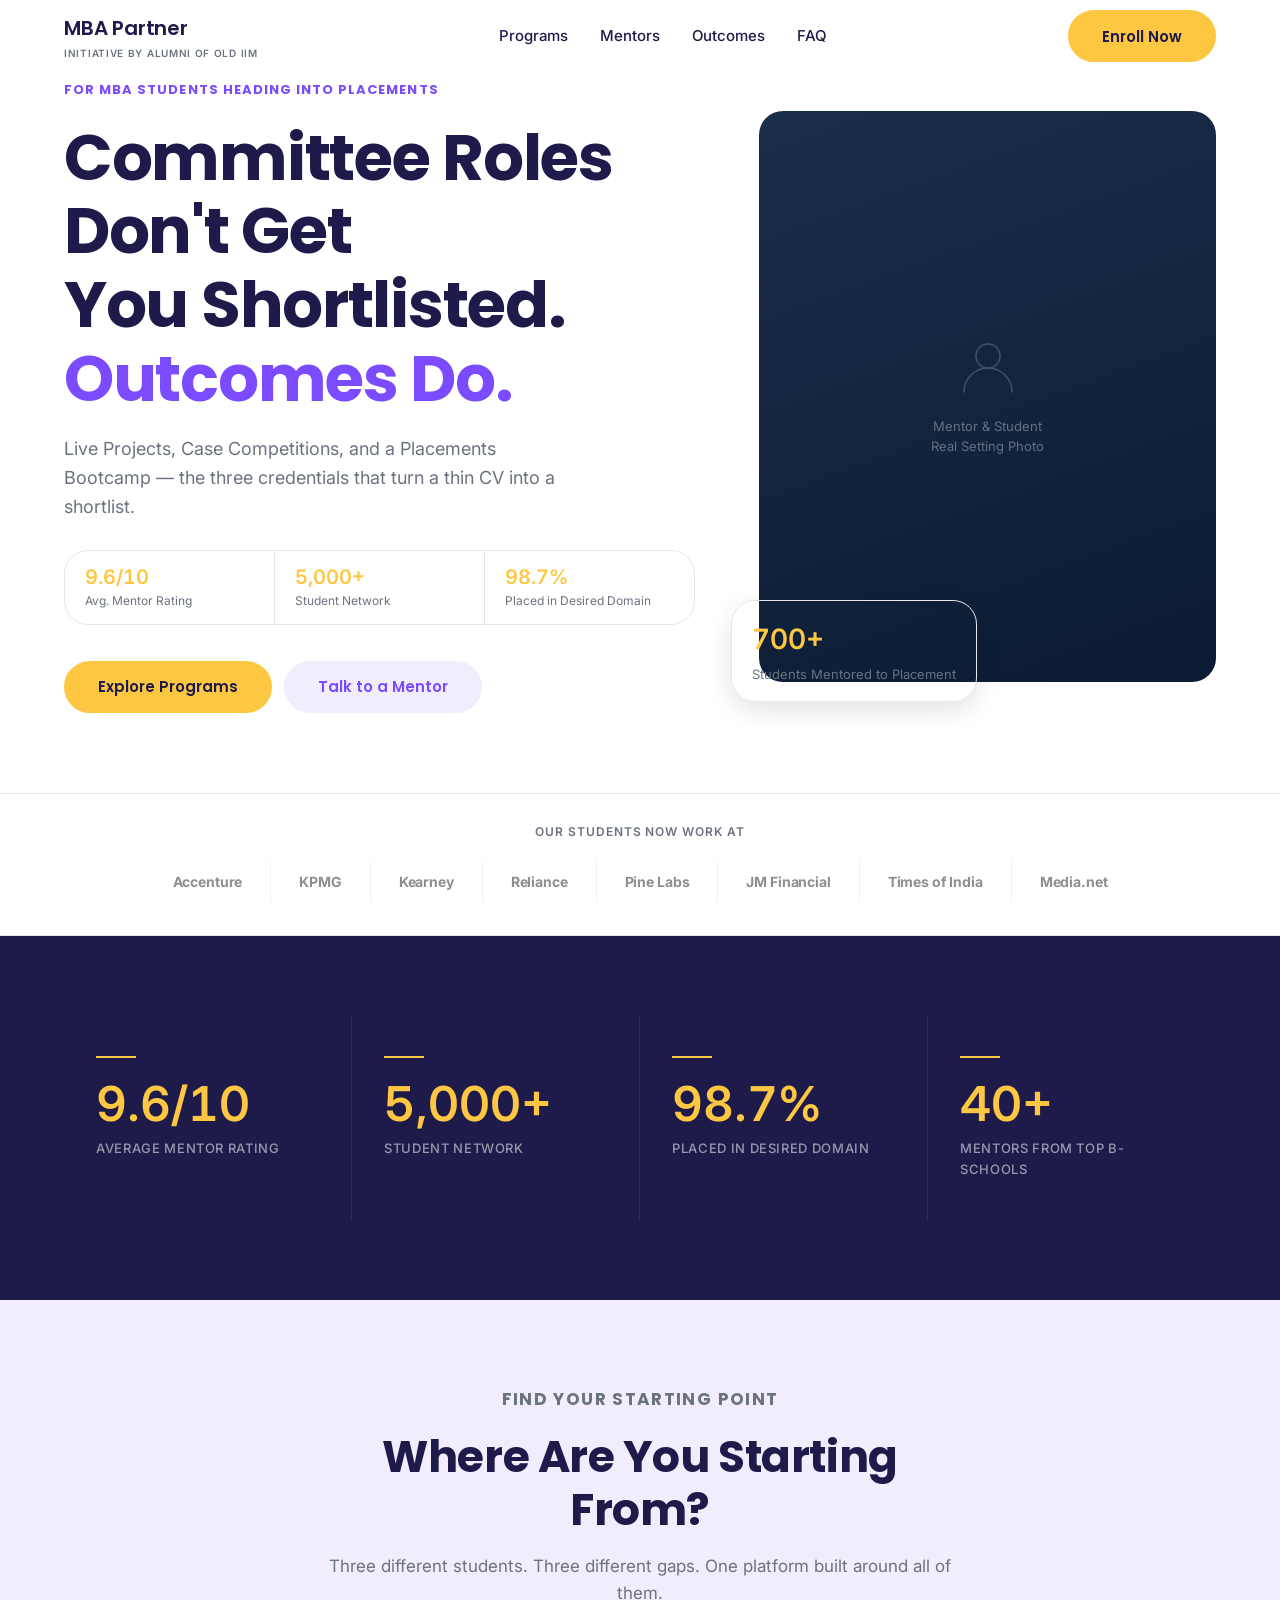
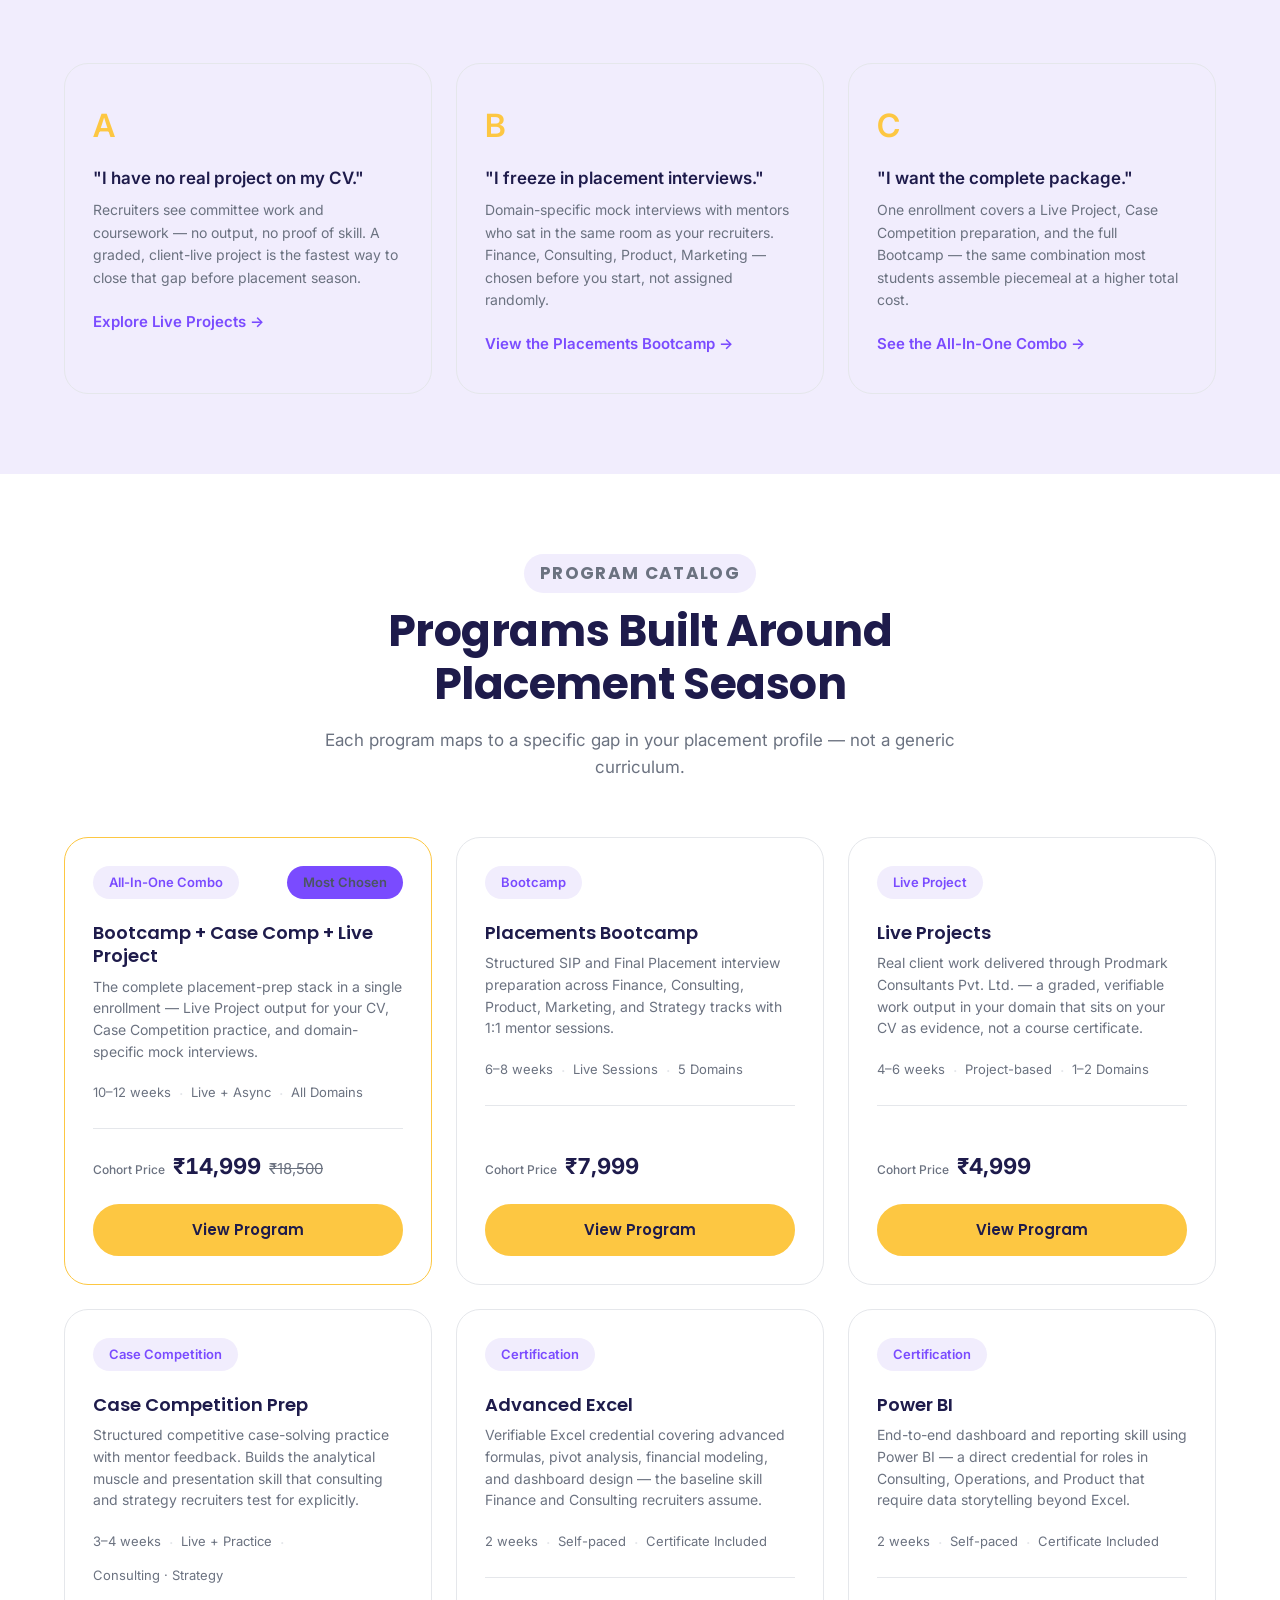
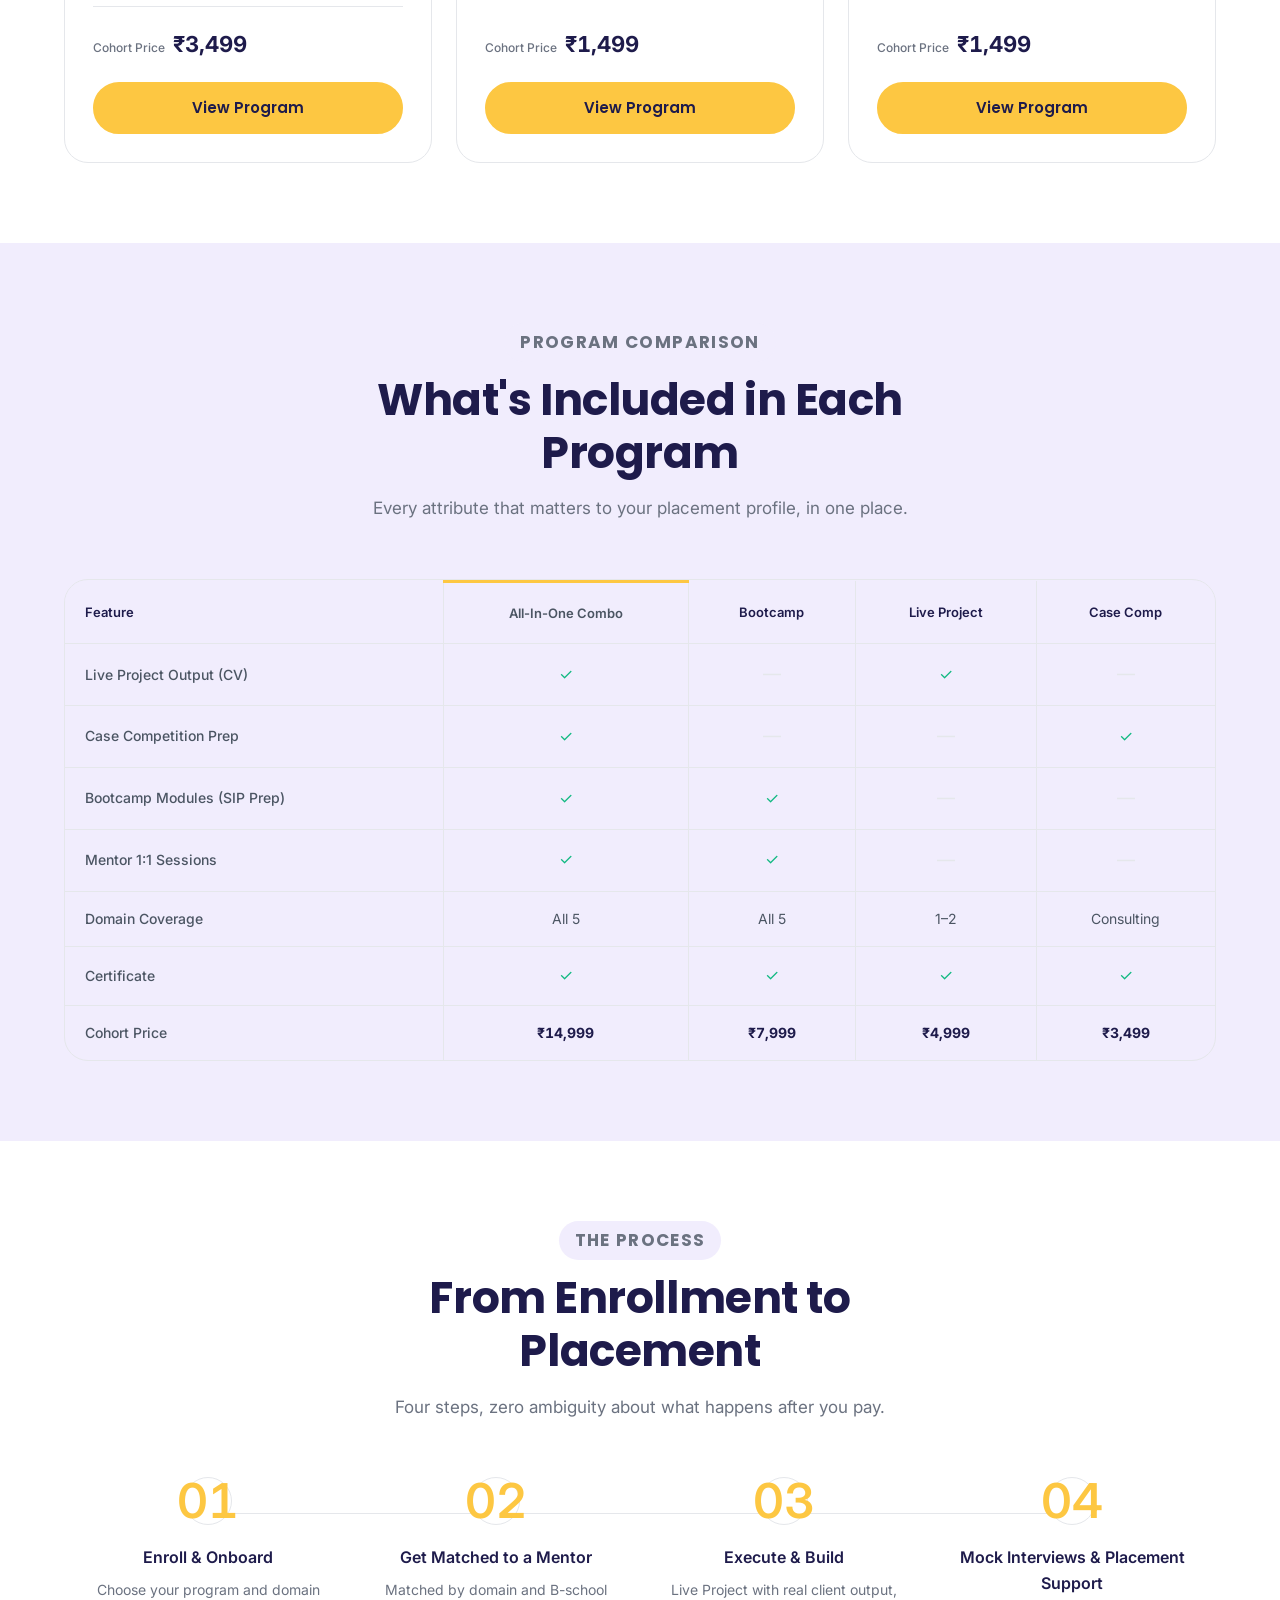
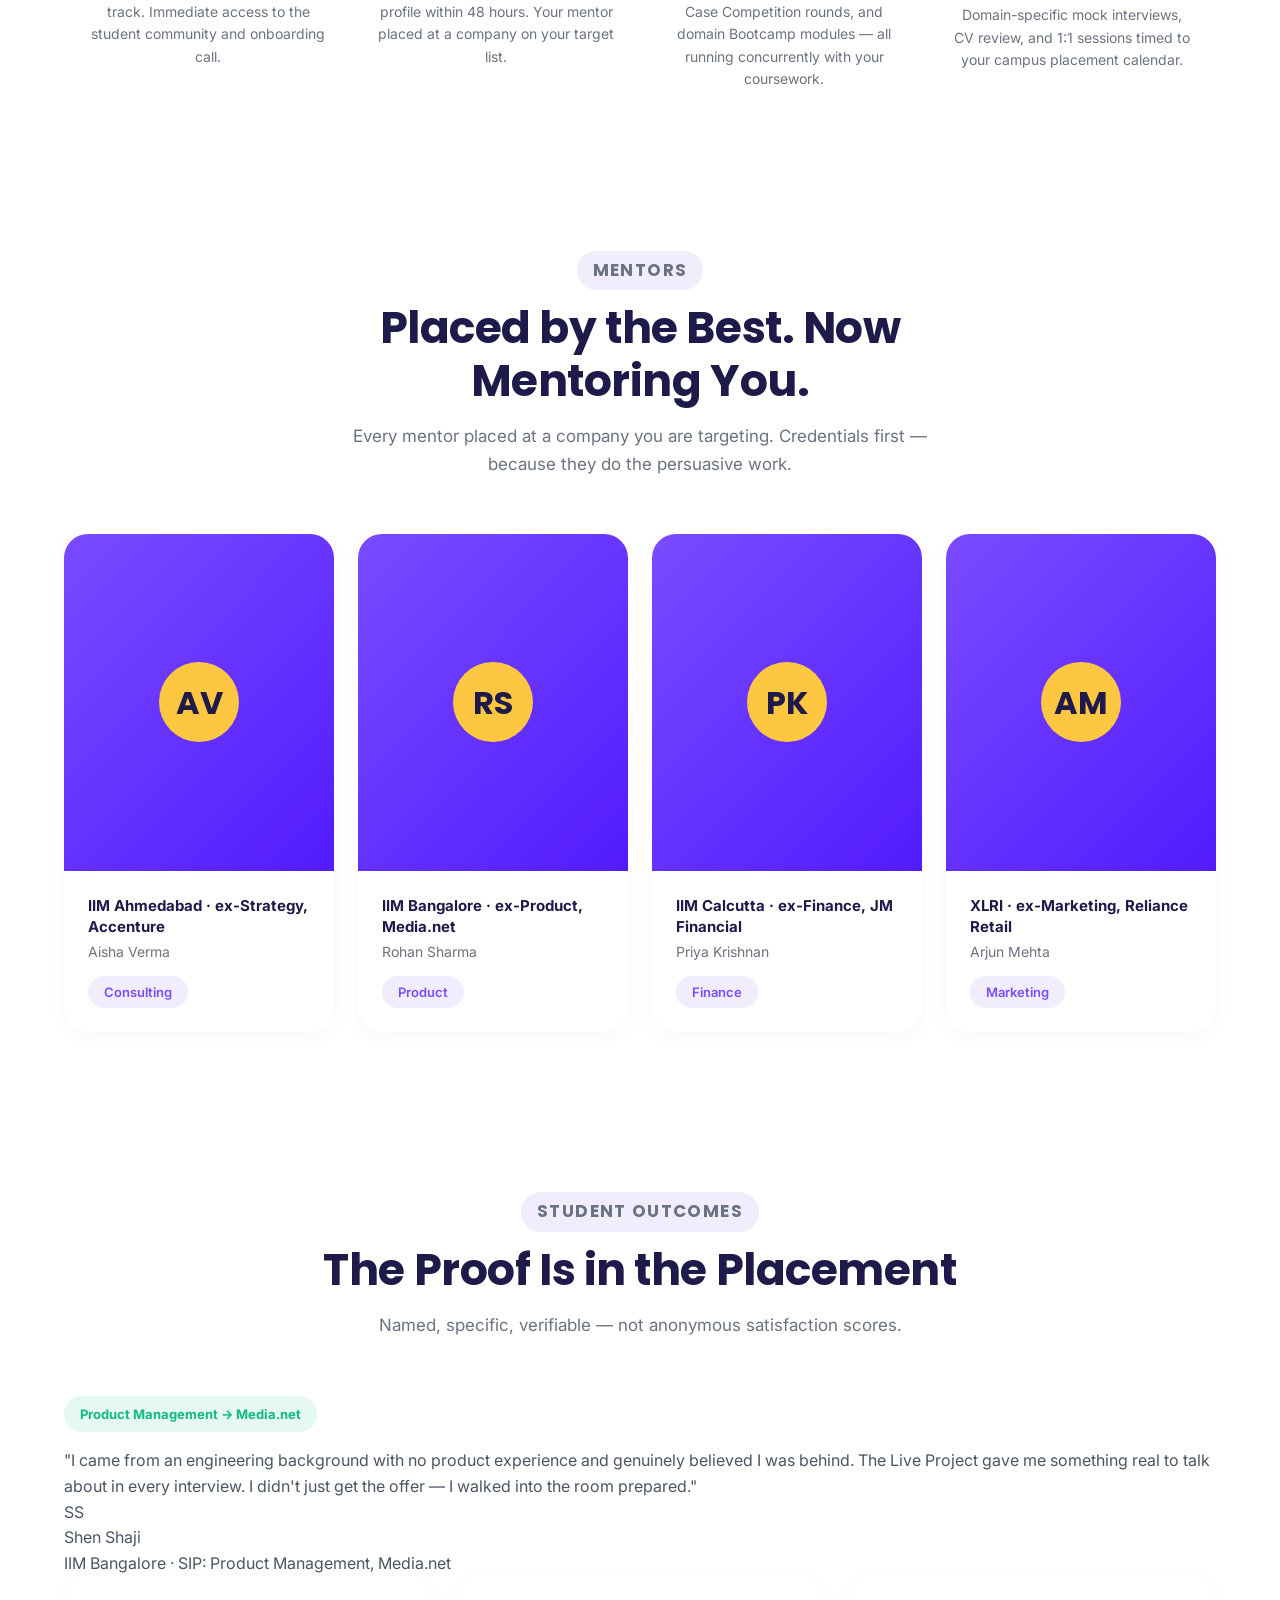
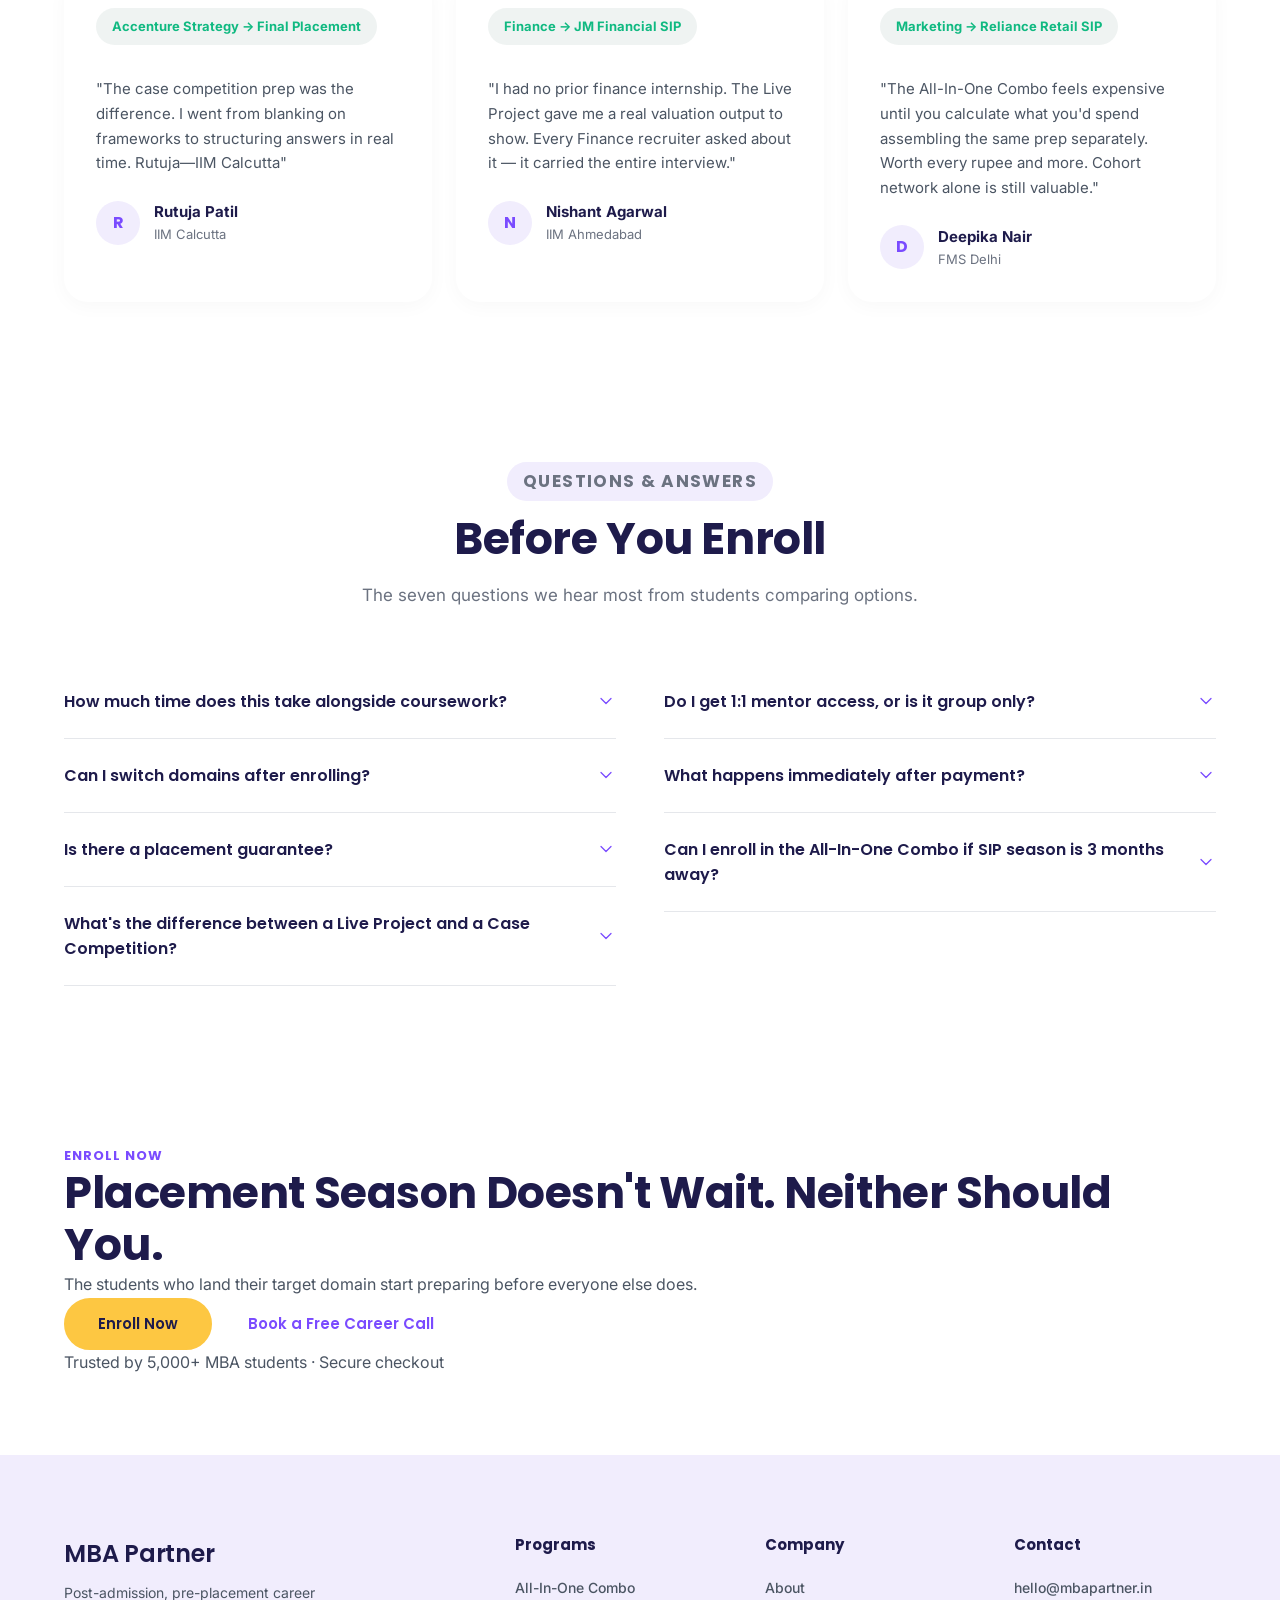
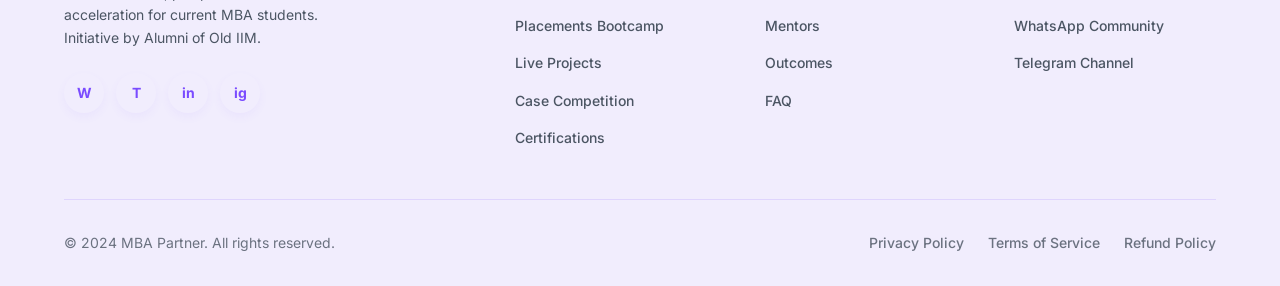
==== index.html @ 5450a9f6 "Initial commit: MBA Partner website redesign" ====
<!DOCTYPE html>
<html lang="en">
<head>
  <meta charset="UTF-8" />
  <meta name="viewport" content="width=device-width, initial-scale=1.0" />
  <title>MBA Partner — Programs for MBA Placements</title>
  <meta name="description" content="MBA Partner helps current MBA students land Summer Internship Placements and Final Placements through Live Projects, Case Competitions, and a Placements Bootcamp. Founded by alumni of top IIMs." />
  <link rel="preconnect" href="https://fonts.googleapis.com" />
  <link rel="preconnect" href="https://fonts.gstatic.com" crossorigin />
  <link href="https://fonts.googleapis.com/css2?family=Poppins:wght@400;500;600;700;800&family=Inter:wght@400;500;600;700&display=swap" rel="stylesheet" />
  <link rel="stylesheet" href="shared.css" />

  <style>
    /* 01 — STICKY NAV
    ════════════════════════════════════════════════════════════════ */
    #nav {
      position: fixed;
      top: 0; left: 0; right: 0;
      z-index: 100;
      background: transparent;
      transition: background 200ms ease, box-shadow 200ms ease;
    }
    #nav.scrolled {
      background: var(--white);
      box-shadow: 0 1px 0 var(--hairline), 0 4px 16px rgba(11,27,51,0.06);
    }
    .nav-inner {
      display: flex;
      align-items: center;
      justify-content: space-between;
      height: 72px;
      gap: 24px;
    }
    .nav-brand { display: flex; flex-direction: column; gap: 1px; }
    .nav-wordmark {
      
      font-size: 20px;
      font-weight: 600;
      color: var(--navy);
      letter-spacing: -0.01em;
    }
    .nav-tagline {
      font-size: 10px;
      font-weight: 600;
      letter-spacing: 0.07em;
      text-transform: uppercase;
      color: var(--slate);
    }
    .nav-links {
      display: flex;
      align-items: center;
      gap: 32px;
    }
    .nav-links a {
      font-size: 15px;
      font-weight: 500;
      color: var(--navy);
      transition: color var(--transition);
    }
    .nav-links a:hover { color: var(--yellow); }
    .nav-mobile-toggle {
      display: none;
      flex-direction: column;
      gap: 5px;
      width: 28px;
      padding: 6px 2px;
      cursor: pointer;
    }
    .nav-mobile-toggle span {
      display: block;
      height: 2px;
      background: var(--navy);
      border-radius: 2px;
      transition: transform 200ms ease, opacity 200ms ease;
    }

    /* ════════════════════════════════════════════════════════════════
       02 — HERO
    ════════════════════════════════════════════════════════════════ */
    .hero-section { background: var(--bg-main); }
    .hero-grid {
      display: grid;
      grid-template-columns: 58fr 42fr;
      gap: 64px;
      align-items: center;
    }
    .hero-eyebrow { margin-bottom: 20px; }
    .hero-h1 { margin-bottom: 20px; color: var(--navy); }
    .hero-sub {
      font-size: 18px;
      color: var(--slate);
      line-height: 1.6;
      margin-bottom: 28px;
      max-width: 520px;
    }
    .hero-stat-strip {
      display: flex;
      align-items: center;
      gap: 0;
      flex-wrap: wrap;
      margin-bottom: 36px;
      border: 1px solid var(--hairline);
      border-radius: var(--radius-card);
      background: var(--white);
      overflow: hidden;
    }
    .hero-stat-item {
      flex: 1;
      padding: 14px 20px;
      border-right: 1px solid var(--hairline);
      min-width: 120px;
    }
    .hero-stat-item:last-child { border-right: none; }
    .hero-stat-num {
      
      font-size: 20px;
      font-weight: 600;
      color: var(--yellow);
      font-variant-numeric: tabular-nums;
      line-height: 1.2;
    }
    .hero-stat-label { font-size: 12px; color: var(--slate); margin-top: 2px; }
    .hero-ctas { display: flex; gap: 12px; flex-wrap: wrap; }

    .hero-visual { position: relative; }
    .hero-img-wrap {
      border-radius: var(--radius-card);
      overflow: hidden;
      background: var(--bg-panel);
      aspect-ratio: 4/5;
      display: flex;
      align-items: center;
      justify-content: center;
    }
    .hero-img-placeholder {
      width: 100%;
      height: 100%;
      background: linear-gradient(160deg, #1a2d4a 0%, #0B1B33 100%);
      display: flex;
      flex-direction: column;
      align-items: center;
      justify-content: center;
      gap: 16px;
      padding: 32px;
    }
    .hero-img-placeholder svg { opacity: 0.2; }
    .hero-img-placeholder p { color: rgba(255,255,255,0.35); font-size: 13px; text-align: center; }

    .hero-proof-card {
      position: absolute;
      bottom: -20px;
      left: -28px;
      background: var(--white);
      border: 1px solid var(--hairline);
      border-radius: var(--radius-card);
      padding: 16px 20px;
      box-shadow: 0 8px 24px rgba(11,27,51,0.12);
      min-width: 200px;
    }
    .hero-proof-num {
      
      font-size: 28px;
      font-weight: 600;
      color: var(--yellow);
      font-variant-numeric: tabular-nums;
    }
    .hero-proof-label { font-size: 13px; color: var(--slate); margin-top: 2px; }

    /* ════════════════════════════════════════════════════════════════
       03 — RECRUITER TRUST BAR
    ════════════════════════════════════════════════════════════════ */
    .trust-bar {
      background: var(--navy-tint);
      border-top: 1px solid var(--hairline);
      border-bottom: 1px solid var(--hairline);
      padding: 28px 0;
    }
    .trust-bar-label {
      text-align: center;
      font-size: 12px;
      font-weight: 600;
      letter-spacing: 0.08em;
      text-transform: uppercase;
      color: var(--slate);
      margin-bottom: 20px;
    }
    .logo-strip {
      display: flex;
      align-items: center;
      justify-content: center;
      gap: 0;
      flex-wrap: nowrap;
      overflow-x: auto;
      scroll-snap-type: x mandatory;
      -webkit-overflow-scrolling: touch;
      padding-bottom: 4px;
    }
    .logo-strip::-webkit-scrollbar { display: none; }
    .logo-item {
      flex: 0 0 auto;
      scroll-snap-align: start;
      padding: 8px 28px;
      border-right: 1px solid var(--hairline);
      filter: grayscale(1);
      opacity: 0.5;
      transition: filter 200ms ease, opacity 200ms ease;
      cursor: default;
    }
    .logo-item:last-child { border-right: none; }
    .logo-item:hover { filter: grayscale(0); opacity: 1; }
    .logo-text {
      font-size: 14px;
      font-weight: 700;
      color: var(--navy);
      white-space: nowrap;
      letter-spacing: -0.01em;
    }

    /* ════════════════════════════════════════════════════════════════
       04 — OUTCOME METRICS BAND (dark)
    ════════════════════════════════════════════════════════════════ */
    .metrics-band {
      background: var(--navy);
      padding: 80px 0;
    }
    .metrics-grid {
      display: grid;
      grid-template-columns: repeat(4, 1fr);
      gap: 0;
    }
    .metric-tile {
      padding: 40px 32px;
      border-right: 1px solid rgba(255,255,255,0.08);
      position: relative;
    }
    .metric-tile:last-child { border-right: none; }
    .metric-tile::before {
      content: '';
      display: block;
      width: 40px;
      height: 2px;
      background: var(--yellow);
      margin-bottom: 20px;
    }
    .metric-num {
      
      font-size: clamp(32px, 4vw, 48px);
      font-weight: 600;
      color: var(--yellow);
      font-variant-numeric: tabular-nums;
      line-height: 1.1;
      margin-bottom: 8px;
    }
    .metric-label {
      font-size: 13px;
      font-weight: 500;
      letter-spacing: 0.05em;
      text-transform: uppercase;
      color: rgba(255,255,255,0.55);
    }

    /* ════════════════════════════════════════════════════════════════
       05 — GUIDED PATH FINDER
    ════════════════════════════════════════════════════════════════ */
    .path-finder-section { background: var(--bg-panel); }
    .section-header { text-align: center; max-width: 640px; margin: 0 auto 56px; }
    .section-header .eyebrow { margin-bottom: 12px; }
    .section-header h2 { margin-bottom: 16px; color: var(--navy); }
    .section-header p { color: var(--slate); font-size: 17px; }

    .path-grid {
      display: grid;
      grid-template-columns: repeat(3, 1fr);
      gap: 24px;
    }
    .path-card {
      background: var(--white);
      border: 1px solid var(--hairline);
      border-radius: var(--radius-card);
      padding: 36px 28px;
      transition: transform var(--transition), box-shadow var(--transition);
    }
    .path-card:hover { transform: translateY(-2px); box-shadow: var(--shadow-hover); }
    .path-letter {
      
      font-size: 32px;
      font-weight: 600;
      color: var(--yellow);
      margin-bottom: 16px;
    }
    .path-diagnosis {
      font-size: 17px;
      font-weight: 600;
      color: var(--navy);
      margin-bottom: 10px;
      line-height: 1.3;
    }
    .path-benefit { font-size: 14px; color: var(--slate); line-height: 1.6; margin-bottom: 20px; }

    /* ════════════════════════════════════════════════════════════════
       06 — FEATURED PROGRAMS GRID
    ════════════════════════════════════════════════════════════════ */
    .programs-section { background: var(--bg-main); }
    .programs-grid {
      display: grid;
      grid-template-columns: repeat(3, 1fr);
      gap: 24px;
    }
    .program-card {
      background: var(--white);
      border: 1px solid var(--hairline);
      border-radius: var(--radius-card);
      padding: 28px;
      display: flex;
      flex-direction: column;
      transition: transform var(--transition), box-shadow var(--transition);
    }
    .program-card:hover { transform: translateY(-2px); box-shadow: var(--shadow-hover); }
    .program-card.flagship { border-color: var(--yellow); }
    .program-card-top {
      display: flex;
      align-items: flex-start;
      justify-content: space-between;
      gap: 8px;
      margin-bottom: 16px;
    }
    .program-name {
      font-size: 18px;
      font-weight: 600;
      color: var(--navy);
      line-height: 1.3;
      margin-top: 6px;
      margin-bottom: 8px;
    }
    .program-outcome { font-size: 14px; color: var(--slate); line-height: 1.55; margin-bottom: 20px; }
    .program-meta {
      display: flex;
      flex-wrap: wrap;
      gap: 8px;
      margin-bottom: 20px;
      padding-bottom: 20px;
      border-bottom: 1px solid var(--hairline);
    }
    .meta-item { font-size: 13px; color: var(--slate); }
    .meta-dot { color: var(--hairline); }
    .program-price-row {
      display: flex;
      align-items: baseline;
      gap: 8px;
      margin-bottom: 20px;
      margin-top: auto;
    }
    .price-label { font-size: 12px; color: var(--slate); font-weight: 500; }
    .price-value {
      font-size: 22px;
      font-weight: 700;
      color: var(--navy);
      font-variant-numeric: tabular-nums;
    }
    .price-original { font-size: 15px; color: var(--slate); text-decoration: line-through; }
    .program-card .btn { width: 100%; }

    /* ════════════════════════════════════════════════════════════════
       07 — COMPARISON TABLE
    ════════════════════════════════════════════════════════════════ */
    .comparison-section { background: var(--bg-panel); overflow: hidden; }
    .table-scroll-wrap {
      overflow-x: auto;
      -webkit-overflow-scrolling: touch;
      border: 1px solid var(--hairline);
      border-radius: var(--radius-card);
      background: var(--white);
    }
    .table-scroll-wrap::-webkit-scrollbar { height: 6px; }
    .table-scroll-wrap::-webkit-scrollbar-track { background: var(--bg-panel); }
    .table-scroll-wrap::-webkit-scrollbar-thumb { background: var(--hairline); border-radius: 3px; }

    .comparison-table {
      width: 100%;
      min-width: 700px;
      border-collapse: collapse;
    }
    .comparison-table th,
    .comparison-table td {
      padding: 16px 20px;
      text-align: center;
      border-bottom: 1px solid var(--hairline);
      border-right: 1px solid var(--hairline);
      font-size: 14px;
    }
    .comparison-table th:last-child,
    .comparison-table td:last-child { border-right: none; }
    .comparison-table tbody tr:last-child td { border-bottom: none; }

    .comparison-table thead th {
      font-size: 13px;
      font-weight: 600;
      color: var(--navy);
      background: var(--bg-panel);
      text-align: center;
      padding-top: 20px;
      padding-bottom: 20px;
    }
    .comparison-table thead th:first-child { text-align: left; background: var(--bg-panel); }
    .comparison-table .col-feature {
      text-align: left;
      font-weight: 500;
      color: var(--navy-body);
      background: var(--white);
    }
    .comparison-table .col-flagship th {
      border-top: 3px solid var(--yellow);
      color: var(--gold-hover);
    }
    .check { color: var(--success); font-size: 16px; }
    .dash { color: var(--hairline); font-size: 18px; }
    .price-cell { font-weight: 700; color: var(--navy); font-variant-numeric: tabular-nums; }

    /* ════════════════════════════════════════════════════════════════
       08 — HOW IT WORKS
    ════════════════════════════════════════════════════════════════ */
    .how-section { background: var(--bg-main); }
    .steps-container { position: relative; }
    .steps-track {
      display: grid;
      grid-template-columns: repeat(4, 1fr);
      gap: 0;
      position: relative;
    }
    .steps-track::before {
      content: '';
      position: absolute;
      top: 36px;
      left: calc(12.5% + 8px);
      right: calc(12.5% + 8px);
      height: 1px;
      background: var(--hairline);
      z-index: 0;
    }
    .step {
      padding: 0 24px;
      text-align: center;
      position: relative;
      z-index: 1;
    }
    .step-num {
      
      font-size: 48px;
      font-weight: 600;
      color: var(--yellow);
      font-variant-numeric: tabular-nums;
      line-height: 1;
      margin-bottom: 20px;
      position: relative;
      display: inline-block;
    }
    .step-num::after {
      content: '';
      display: block;
      width: 48px;
      height: 48px;
      border-radius: 50%;
      background: var(--bg-main);
      border: 1px solid var(--hairline);
      position: absolute;
      top: 50%;
      left: 50%;
      transform: translate(-50%, -50%);
      z-index: -1;
    }
    .step-title { font-size: 16px; font-weight: 600; color: var(--navy); margin-bottom: 8px; }
    .step-desc { font-size: 14px; color: var(--slate); line-height: 1.6; }

    </style>
</head>

<body>

  <!-- ══════════════════════════════════════════
       01 — STICKY NAV
  ══════════════════════════════════════════ -->
  <header id="nav" role="banner">
    <div class="container">
      <nav class="nav-inner" aria-label="Main navigation">
        <a href="#" class="nav-brand" aria-label="MBA Partner home">
          <span class="nav-wordmark">MBA Partner</span>
          <span class="nav-tagline">Initiative by Alumni of Old IIM</span>
        </a>
        <ul class="nav-links" id="nav-links" role="list">
          <li><a href="#programs" aria-label="View programs">Programs</a></li>
          <li><a href="#mentors" aria-label="Meet our mentors">Mentors</a></li>
          <li><a href="#testimonials" aria-label="Student outcomes">Outcomes</a></li>
          <li><a href="#faq" aria-label="Frequently asked questions">FAQ</a></li>
        </ul>
        <button class="btn btn-primary" id="nav-enroll" onclick="openModal('All Programs')" aria-haspopup="dialog">Enroll Now</button>
        <button class="nav-mobile-toggle" id="mobile-toggle" aria-label="Open navigation menu" aria-expanded="false" aria-controls="nav-links">
          <span></span><span></span><span></span>
        </button>
      </nav>
    </div>
  </header>

  <!-- ══════════════════════════════════════════
       02 — HERO
  ══════════════════════════════════════════ -->
  <main>
  <section class="hero-section" aria-labelledby="hero-h1">
    <div class="container">
      <div class="hero-grid">

        <div class="hero-copy">
          <p class="eyebrow hero-eyebrow">For MBA Students Heading Into Placements</p>
          <h1 class="hero-h1" id="hero-h1">Committee Roles Don't Get You&nbsp;Shortlisted. <span class="text-purple">Outcomes Do.</span></h1>
          <p class="hero-sub">
            Live Projects, Case Competitions, and a Placements Bootcamp — the three
            credentials that turn a thin CV into a shortlist.
          </p>

          <div class="hero-stat-strip" role="group" aria-label="Key statistics">
            <div class="hero-stat-item">
              <div class="hero-stat-num">9.6/10</div>
              <div class="hero-stat-label">Avg. Mentor Rating</div>
            </div>
            <div class="hero-stat-item">
              <div class="hero-stat-num">5,000+</div>
              <div class="hero-stat-label">Student Network</div>
            </div>
            <div class="hero-stat-item">
              <div class="hero-stat-num">98.7%</div>
              <div class="hero-stat-label">Placed in Desired Domain</div>
            </div>
          </div>

          <div class="hero-ctas">
            <a href="#programs" class="btn btn-primary">Explore Programs</a>
            <button class="btn btn-secondary" onclick="openModal('Mentor Session')" aria-haspopup="dialog">Talk to a Mentor</button>
          </div>
        </div>

        <div class="hero-visual" aria-hidden="true">
          <div class="hero-img-wrap">
            <div class="hero-img-placeholder">
              <svg width="64" height="64" viewBox="0 0 64 64" fill="none" xmlns="http://www.w3.org/2000/svg">
                <circle cx="32" cy="20" r="12" stroke="white" stroke-width="1.5"/>
                <path d="M8 56c0-13.255 10.745-24 24-24s24 10.745 24 24" stroke="white" stroke-width="1.5" stroke-linecap="round"/>
              </svg>
              <p>Mentor &amp; Student<br/>Real Setting Photo</p>
            </div>
          </div>
          <div class="hero-proof-card">
            <div class="hero-proof-num">700+</div>
            <div class="hero-proof-label">Students Mentored to&nbsp;Placement</div>
          </div>
        </div>

      </div>
    </div>
  </section>

  <!-- ══════════════════════════════════════════
       03 — RECRUITER TRUST BAR
  ══════════════════════════════════════════ -->
  <div class="trust-bar" aria-label="Recruiters our students work at">
    <div class="container">
      <p class="trust-bar-label">Our Students Now Work At</p>
      <div class="logo-strip" role="list">
        <div class="logo-item" role="listitem"><span class="logo-text">Accenture</span></div>
        <div class="logo-item" role="listitem"><span class="logo-text">KPMG</span></div>
        <div class="logo-item" role="listitem"><span class="logo-text">Kearney</span></div>
        <div class="logo-item" role="listitem"><span class="logo-text">Reliance</span></div>
        <div class="logo-item" role="listitem"><span class="logo-text">Pine&nbsp;Labs</span></div>
        <div class="logo-item" role="listitem"><span class="logo-text">JM&nbsp;Financial</span></div>
        <div class="logo-item" role="listitem"><span class="logo-text">Times&nbsp;of&nbsp;India</span></div>
        <div class="logo-item" role="listitem"><span class="logo-text">Media.net</span></div>
      </div>
    </div>
  </div>

  <!-- ══════════════════════════════════════════
       04 — OUTCOME METRICS BAND
  ══════════════════════════════════════════ -->
  <section class="metrics-band" aria-label="Placement outcome statistics">
    <div class="container">
      <div class="metrics-grid" role="group">
        <div class="metric-tile">
          <div class="metric-num" data-target="9.6" data-suffix="/10" aria-label="9.6 out of 10">9.6<span style="font-size:60%">/10</span></div>
          <div class="metric-label">Average Mentor Rating</div>
        </div>
        <div class="metric-tile">
          <div class="metric-num" data-target="5000" data-suffix="+" aria-label="5,000 plus">5,000+</div>
          <div class="metric-label">Student Network</div>
        </div>
        <div class="metric-tile">
          <div class="metric-num" data-target="98.7" data-suffix="%" aria-label="98.7 percent">98.7%</div>
          <div class="metric-label">Placed in Desired Domain</div>
        </div>
        <div class="metric-tile">
          <div class="metric-num" data-target="40" data-suffix="+" aria-label="40 plus">40+</div>
          <div class="metric-label">Mentors From Top B-Schools</div>
        </div>
      </div>
    </div>
  </section>

  <!-- ══════════════════════════════════════════
       05 — GUIDED PATH FINDER
  ══════════════════════════════════════════ -->
  <section class="path-finder-section" aria-labelledby="path-heading">
    <div class="container">
      <div class="section-header">
        <p class="eyebrow">Find Your Starting Point</p>
        <h2 id="path-heading">Where Are You Starting From?</h2>
        <p>Three different students. Three different gaps. One platform built around all of them.</p>
      </div>
      <div class="path-grid">
        <article class="path-card">
          <div class="path-letter">A</div>
          <div class="path-diagnosis">"I have no real project on my CV."</div>
          <p class="path-benefit">Recruiters see committee work and coursework — no output, no proof of skill. A graded, client-live project is the fastest way to close that gap before placement season.</p>
          <a href="offering-live-project.html" class="text-link">Explore Live Projects →</a>
        </article>
        <article class="path-card">
          <div class="path-letter">B</div>
          <div class="path-diagnosis">"I freeze in placement interviews."</div>
          <p class="path-benefit">Domain-specific mock interviews with mentors who sat in the same room as your recruiters. Finance, Consulting, Product, Marketing — chosen before you start, not assigned randomly.</p>
          <a href="offering-bootcamp.html" class="text-link">View the Placements Bootcamp →</a>
        </article>
        <article class="path-card">
          <div class="path-letter">C</div>
          <div class="path-diagnosis">"I want the complete package."</div>
          <p class="path-benefit">One enrollment covers a Live Project, Case Competition preparation, and the full Bootcamp — the same combination most students assemble piecemeal at a higher total cost.</p>
          <a href="offering-all-in-one.html" class="text-link">See the All-In-One Combo →</a>
        </article>
      </div>
    </div>
  </section>

  <!-- ══════════════════════════════════════════
       06 — FEATURED PROGRAMS GRID
  ══════════════════════════════════════════ -->
  <section class="programs-section" id="programs" aria-labelledby="programs-heading">
    <div class="container">
      <div class="section-header">
        <p class="eyebrow">Program Catalog</p>
        <h2 id="programs-heading">Programs Built Around Placement Season</h2>
        <p>Each program maps to a specific gap in your placement profile — not a generic curriculum.</p>
      </div>
      <div class="programs-grid">

        <!-- Flagship: All-In-One Combo -->
        <article class="program-card flagship" aria-label="All-In-One Combo, Most Chosen program">
          <div class="program-card-top">
            <span class="tag-category">All-In-One Combo</span>
            <span class="tag-most-chosen">Most Chosen</span>
          </div>
          <h3 class="program-name">Bootcamp + Case Comp + Live Project</h3>
          <p class="program-outcome">The complete placement-prep stack in a single enrollment — Live Project output for your CV, Case Competition practice, and domain-specific mock interviews.</p>
          <div class="program-meta">
            <span class="meta-item">10–12 weeks</span>
            <span class="meta-dot">·</span>
            <span class="meta-item">Live + Async</span>
            <span class="meta-dot">·</span>
            <span class="meta-item">All Domains</span>
          </div>
          <div class="program-price-row">
            <span class="price-label">Cohort Price</span>
            <span class="price-value">₹14,999</span>
            <span class="price-original">₹18,500</span>
          </div>
          <a href="offering-all-in-one.html" class="btn btn-primary">View Program</a>
        </article>

        <!-- Placements Bootcamp -->
        <article class="program-card" aria-label="Placements Bootcamp program">
          <div class="program-card-top">
            <span class="tag-category">Bootcamp</span>
          </div>
          <h3 class="program-name">Placements Bootcamp</h3>
          <p class="program-outcome">Structured SIP and Final Placement interview preparation across Finance, Consulting, Product, Marketing, and Strategy tracks with 1:1 mentor sessions.</p>
          <div class="program-meta">
            <span class="meta-item">6–8 weeks</span>
            <span class="meta-dot">·</span>
            <span class="meta-item">Live Sessions</span>
            <span class="meta-dot">·</span>
            <span class="meta-item">5 Domains</span>
          </div>
          <div class="program-price-row">
            <span class="price-label">Cohort Price</span>
            <span class="price-value">₹7,999</span>
          </div>
          <a href="offering-bootcamp.html" class="btn btn-primary">View Program</a>
        </article>

        <!-- Live Project -->
        <article class="program-card" aria-label="Live Projects program">
          <div class="program-card-top">
            <span class="tag-category">Live Project</span>
          </div>
          <h3 class="program-name">Live Projects</h3>
          <p class="program-outcome">Real client work delivered through Prodmark Consultants Pvt. Ltd. — a graded, verifiable work output in your domain that sits on your CV as evidence, not a course certificate.</p>
          <div class="program-meta">
            <span class="meta-item">4–6 weeks</span>
            <span class="meta-dot">·</span>
            <span class="meta-item">Project-based</span>
            <span class="meta-dot">·</span>
            <span class="meta-item">1–2 Domains</span>
          </div>
          <div class="program-price-row">
            <span class="price-label">Cohort Price</span>
            <span class="price-value">₹4,999</span>
          </div>
          <a href="offering-live-project.html" class="btn btn-primary">View Program</a>
        </article>

        <!-- Case Competition -->
        <article class="program-card" aria-label="Case Competition program">
          <div class="program-card-top">
            <span class="tag-category">Case Competition</span>
          </div>
          <h3 class="program-name">Case Competition Prep</h3>
          <p class="program-outcome">Structured competitive case-solving practice with mentor feedback. Builds the analytical muscle and presentation skill that consulting and strategy recruiters test for explicitly.</p>
          <div class="program-meta">
            <span class="meta-item">3–4 weeks</span>
            <span class="meta-dot">·</span>
            <span class="meta-item">Live + Practice</span>
            <span class="meta-dot">·</span>
            <span class="meta-item">Consulting · Strategy</span>
          </div>
          <div class="program-price-row">
            <span class="price-label">Cohort Price</span>
            <span class="price-value">₹3,499</span>
          </div>
          <a href="offering-case-comp.html" class="btn btn-primary">View Program</a>
        </article>

        <!-- Advanced Excel -->
        <article class="program-card" aria-label="Advanced Excel Certification program">
          <div class="program-card-top">
            <span class="tag-category">Certification</span>
          </div>
          <h3 class="program-name">Advanced Excel</h3>
          <p class="program-outcome">Verifiable Excel credential covering advanced formulas, pivot analysis, financial modeling, and dashboard design — the baseline skill Finance and Consulting recruiters assume.</p>
          <div class="program-meta">
            <span class="meta-item">2 weeks</span>
            <span class="meta-dot">·</span>
            <span class="meta-item">Self-paced</span>
            <span class="meta-dot">·</span>
            <span class="meta-item">Certificate Included</span>
          </div>
          <div class="program-price-row">
            <span class="price-label">Cohort Price</span>
            <span class="price-value">₹1,499</span>
          </div>
          <a href="offering-certifications.html" class="btn btn-primary">View Program</a>
        </article>

        <!-- Power BI -->
        <article class="program-card" aria-label="Power BI Certification program">
          <div class="program-card-top">
            <span class="tag-category">Certification</span>
          </div>
          <h3 class="program-name">Power BI</h3>
          <p class="program-outcome">End-to-end dashboard and reporting skill using Power BI — a direct credential for roles in Consulting, Operations, and Product that require data storytelling beyond Excel.</p>
          <div class="program-meta">
            <span class="meta-item">2 weeks</span>
            <span class="meta-dot">·</span>
            <span class="meta-item">Self-paced</span>
            <span class="meta-dot">·</span>
            <span class="meta-item">Certificate Included</span>
          </div>
          <div class="program-price-row">
            <span class="price-label">Cohort Price</span>
            <span class="price-value">₹1,499</span>
          </div>
          <a href="offering-certifications.html" class="btn btn-primary">View Program</a>
        </article>

      </div>
    </div>
  </section>

  <!-- ══════════════════════════════════════════
       07 — COMPARISON TABLE
  ══════════════════════════════════════════ -->
  <section class="comparison-section" aria-labelledby="comparison-heading">
    <div class="container">
      <div class="section-header">
        <p class="eyebrow">Program Comparison</p>
        <h2 id="comparison-heading">What's Included in Each Program</h2>
        <p>Every attribute that matters to your placement profile, in one place.</p>
      </div>
      <div class="table-scroll-wrap" role="region" aria-label="Program comparison table, scroll horizontally on mobile">
        <table class="comparison-table">
          <caption class="sr-only">Comparison of MBA Partner programs by features included</caption>
          <thead>
            <tr>
              <th scope="col" style="text-align:left">Feature</th>
              <th scope="col" class="col-flagship" style="border-top:3px solid var(--yellow);color:var(--gold-hover)">All-In-One Combo</th>
              <th scope="col">Bootcamp</th>
              <th scope="col">Live Project</th>
              <th scope="col">Case Comp</th>
            </tr>
          </thead>
          <tbody>
            <tr>
              <td class="col-feature" scope="row">Live Project Output (CV)</td>
              <td><span class="check" aria-label="Included">✓</span></td>
              <td><span class="dash" aria-label="Not included">—</span></td>
              <td><span class="check" aria-label="Included">✓</span></td>
              <td><span class="dash" aria-label="Not included">—</span></td>
            </tr>
            <tr>
              <td class="col-feature" scope="row">Case Competition Prep</td>
              <td><span class="check" aria-label="Included">✓</span></td>
              <td><span class="dash" aria-label="Not included">—</span></td>
              <td><span class="dash" aria-label="Not included">—</span></td>
              <td><span class="check" aria-label="Included">✓</span></td>
            </tr>
            <tr>
              <td class="col-feature" scope="row">Bootcamp Modules (SIP Prep)</td>
              <td><span class="check" aria-label="Included">✓</span></td>
              <td><span class="check" aria-label="Included">✓</span></td>
              <td><span class="dash" aria-label="Not included">—</span></td>
              <td><span class="dash" aria-label="Not included">—</span></td>
            </tr>
            <tr>
              <td class="col-feature" scope="row">Mentor 1:1 Sessions</td>
              <td><span class="check" aria-label="Included">✓</span></td>
              <td><span class="check" aria-label="Included">✓</span></td>
              <td><span class="dash" aria-label="Not included">—</span></td>
              <td><span class="dash" aria-label="Not included">—</span></td>
            </tr>
            <tr>
              <td class="col-feature" scope="row">Domain Coverage</td>
              <td>All 5</td>
              <td>All 5</td>
              <td>1–2</td>
              <td>Consulting</td>
            </tr>
            <tr>
              <td class="col-feature" scope="row">Certificate</td>
              <td><span class="check" aria-label="Included">✓</span></td>
              <td><span class="check" aria-label="Included">✓</span></td>
              <td><span class="check" aria-label="Included">✓</span></td>
              <td><span class="check" aria-label="Included">✓</span></td>
            </tr>
            <tr>
              <td class="col-feature" scope="row">Cohort Price</td>
              <td class="price-cell">₹14,999</td>
              <td class="price-cell">₹7,999</td>
              <td class="price-cell">₹4,999</td>
              <td class="price-cell">₹3,499</td>
            </tr>
          </tbody>
        </table>
      </div>
    </div>
  </section>

  <!-- Screen-reader only utility -->
  <style>.sr-only{position:absolute;width:1px;height:1px;padding:0;margin:-1px;overflow:hidden;clip:rect(0,0,0,0);white-space:nowrap;border-width:0}</style>

  <!-- ══════════════════════════════════════════
       08 — HOW IT WORKS
  ══════════════════════════════════════════ -->
  <section class="how-section" aria-labelledby="how-heading">
    <div class="container">
      <div class="section-header">
        <p class="eyebrow">The Process</p>
        <h2 id="how-heading">From Enrollment to Placement</h2>
        <p>Four steps, zero ambiguity about what happens after you pay.</p>
      </div>
      <div class="steps-container">
        <div class="steps-track" role="list">
          <div class="step" role="listitem">
            <div class="step-num" aria-hidden="true">01</div>
            <div>
              <div class="step-title">Enroll &amp; Onboard</div>
              <p class="step-desc">Choose your program and domain track. Immediate access to the student community and onboarding call.</p>
            </div>
          </div>
          <div class="step" role="listitem">
            <div class="step-num" aria-hidden="true">02</div>
            <div>
              <div class="step-title">Get Matched to a Mentor</div>
              <p class="step-desc">Matched by domain and B-school profile within 48 hours. Your mentor placed at a company on your target list.</p>
            </div>
          </div>
          <div class="step" role="listitem">
            <div class="step-num" aria-hidden="true">03</div>
            <div>
              <div class="step-title">Execute &amp; Build</div>
              <p class="step-desc">Live Project with real client output, Case Competition rounds, and domain Bootcamp modules — all running concurrently with your coursework.</p>
            </div>
          </div>
          <div class="step" role="listitem">
            <div class="step-num" aria-hidden="true">04</div>
            <div>
              <div class="step-title">Mock Interviews &amp; Placement Support</div>
              <p class="step-desc">Domain-specific mock interviews, CV review, and 1:1 sessions timed to your campus placement calendar.</p>
            </div>
          </div>
        </div>
      </div>
    </div>
  </section>

  <!-- ══════════════════════════════════════════
       09 — MENTOR CREDIBILITY WALL
  ══════════════════════════════════════════ -->
  <section class="mentors-section" id="mentors" aria-labelledby="mentors-heading">
    <div class="container">
      <div class="section-header">
        <p class="eyebrow">Mentors</p>
        <h2 id="mentors-heading">Placed by the Best. Now Mentoring You.</h2>
        <p>Every mentor placed at a company you are targeting. Credentials first — because they do the persuasive work.</p>
      </div>
      <div class="mentors-grid">

        <article class="mentor-card">
          <div class="mentor-photo">
            <div class="mentor-photo-placeholder" aria-hidden="true">
              <div class="mentor-avatar">AV</div>
            </div>
          </div>
          <div class="mentor-info">
            <div class="mentor-credential">IIM Ahmedabad · ex-Strategy, Accenture</div>
            <div class="mentor-name">Aisha Verma</div>
            <span class="tag-domain">Consulting</span>
          </div>
        </article>

        <article class="mentor-card">
          <div class="mentor-photo">
            <div class="mentor-photo-placeholder" aria-hidden="true">
              <div class="mentor-avatar">RS</div>
            </div>
          </div>
          <div class="mentor-info">
            <div class="mentor-credential">IIM Bangalore · ex-Product, Media.net</div>
            <div class="mentor-name">Rohan Sharma</div>
            <span class="tag-domain">Product</span>
          </div>
        </article>

        <article class="mentor-card">
          <div class="mentor-photo">
            <div class="mentor-photo-placeholder" aria-hidden="true">
              <div class="mentor-avatar">PK</div>
            </div>
          </div>
          <div class="mentor-info">
            <div class="mentor-credential">IIM Calcutta · ex-Finance, JM Financial</div>
            <div class="mentor-name">Priya Krishnan</div>
            <span class="tag-domain">Finance</span>
          </div>
        </article>

        <article class="mentor-card">
          <div class="mentor-photo">
            <div class="mentor-photo-placeholder" aria-hidden="true">
              <div class="mentor-avatar">AM</div>
            </div>
          </div>
          <div class="mentor-info">
            <div class="mentor-credential">XLRI · ex-Marketing, Reliance Retail</div>
            <div class="mentor-name">Arjun Mehta</div>
            <span class="tag-domain">Marketing</span>
          </div>
        </article>

      </div>
    </div>
  </section>

  <!-- ══════════════════════════════════════════
       10 — STUDENT OUTCOME STORIES
  ══════════════════════════════════════════ -->
  <section class="testimonials-section" id="testimonials" aria-labelledby="testimonials-heading">
    <div class="container">
      <div class="section-header">
        <p class="eyebrow">Student Outcomes</p>
        <h2 id="testimonials-heading">The Proof Is in the Placement</h2>
        <p>Named, specific, verifiable — not anonymous satisfaction scores.</p>
      </div>

      <div class="featured-quote-wrap" aria-label="Featured student outcome">
        <div class="outcome-badge">
          <span class="outcome-badge-text">Product Management → Media.net</span>
        </div>
        <div class="quote-rule" aria-hidden="true"></div>
        <blockquote>
          <p class="quote-text">"I came from an engineering background with no product experience and genuinely believed I was behind. The Live Project gave me something real to talk about in every interview. I didn't just get the offer — I walked into the room prepared."</p>
        </blockquote>
        <div class="quote-attribution">
          <div class="quote-avatar" aria-hidden="true">SS</div>
          <div>
            <div class="quote-author-name">Shen Shaji</div>
            <div class="quote-author-institution">IIM Bangalore · SIP: Product Management, Media.net</div>
          </div>
        </div>
      </div>

      <div class="testimonials-grid">

        <article class="testimonial-card">
          <div class="outcome-badge" style="background:rgba(30,92,74,0.07);border-color:rgba(30,92,74,0.2)">
            <span class="outcome-badge-text" style="color:var(--success)">Accenture Strategy → Final Placement</span>
          </div>
          <blockquote>
            <p class="testimonial-quote">"The case competition prep was the difference. I went from blanking on frameworks to structuring answers in real time. Rutuja—IIM Calcutta"</p>
          </blockquote>
          <div class="testimonial-author">
            <div class="testimonial-avatar" aria-hidden="true">R</div>
            <div>
              <div class="testimonial-name">Rutuja Patil</div>
              <div class="testimonial-institution">IIM Calcutta</div>
            </div>
          </div>
        </article>

        <article class="testimonial-card">
          <div class="outcome-badge" style="background:rgba(30,92,74,0.07);border-color:rgba(30,92,74,0.2)">
            <span class="outcome-badge-text" style="color:var(--success)">Finance → JM Financial SIP</span>
          </div>
          <blockquote>
            <p class="testimonial-quote">"I had no prior finance internship. The Live Project gave me a real valuation output to show. Every Finance recruiter asked about it — it carried the entire interview."</p>
          </blockquote>
          <div class="testimonial-author">
            <div class="testimonial-avatar" aria-hidden="true">N</div>
            <div>
              <div class="testimonial-name">Nishant Agarwal</div>
              <div class="testimonial-institution">IIM Ahmedabad</div>
            </div>
          </div>
        </article>

        <article class="testimonial-card">
          <div class="outcome-badge" style="background:rgba(30,92,74,0.07);border-color:rgba(30,92,74,0.2)">
            <span class="outcome-badge-text" style="color:var(--success)">Marketing → Reliance Retail SIP</span>
          </div>
          <blockquote>
            <p class="testimonial-quote">"The All-In-One Combo feels expensive until you calculate what you'd spend assembling the same prep separately. Worth every rupee and more. Cohort network alone is still valuable."</p>
          </blockquote>
          <div class="testimonial-author">
            <div class="testimonial-avatar" aria-hidden="true">D</div>
            <div>
              <div class="testimonial-name">Deepika Nair</div>
              <div class="testimonial-institution">FMS Delhi</div>
            </div>
          </div>
        </article>

      </div>
    </div>
  </section>

  <!-- ══════════════════════════════════════════
       11 — FAQ ACCORDION
  ══════════════════════════════════════════ -->
  <section class="faq-section" id="faq" aria-labelledby="faq-heading">
    <div class="container">
      <div class="section-header">
        <p class="eyebrow">Questions &amp; Answers</p>
        <h2 id="faq-heading">Before You Enroll</h2>
        <p>The seven questions we hear most from students comparing options.</p>
      </div>
      <div class="faq-grid">
        <div class="faq-col">

          <div class="faq-item">
            <button class="faq-question" aria-expanded="false">
              How much time does this take alongside coursework?
              <svg class="faq-chevron" viewBox="0 0 24 24" fill="none" stroke="currentColor" stroke-width="1.5" stroke-linecap="round" stroke-linejoin="round" aria-hidden="true"><polyline points="6 9 12 15 18 9"/></svg>
            </button>
            <div class="faq-answer">The Live Project requires 6–10 hours per week for 4–6 weeks. Bootcamp sessions are scheduled around your academic calendar — typically evenings and weekends. The All-In-One Combo is designed to run concurrently, not consecutively, so total additional time per week stays under 12 hours at peak.</div>
          </div>

          <div class="faq-item">
            <button class="faq-question" aria-expanded="false">
              Can I switch domains after enrolling?
              <svg class="faq-chevron" viewBox="0 0 24 24" fill="none" stroke="currentColor" stroke-width="1.5" stroke-linecap="round" stroke-linejoin="round" aria-hidden="true"><polyline points="6 9 12 15 18 9"/></svg>
            </button>
            <div class="faq-answer">For the Bootcamp and Live Project, domain selection is confirmed at enrollment because mentor matching and project allocation are immediate. If your placement strategy shifts before the cohort starts, contact us directly — switches are handled case by case within the first 72 hours.</div>
          </div>

          <div class="faq-item">
            <button class="faq-question" aria-expanded="false">
              Is there a placement guarantee?
              <svg class="faq-chevron" viewBox="0 0 24 24" fill="none" stroke="currentColor" stroke-width="1.5" stroke-linecap="round" stroke-linejoin="round" aria-hidden="true"><polyline points="6 9 12 15 18 9"/></svg>
            </button>
            <div class="faq-answer">We do not make a placement guarantee — any platform that does is misrepresenting how campus placements work. What the 98.7% figure reflects is the proportion of our students who landed a role in their chosen domain (not just any offer). The outcome depends on your effort, your college's placement process, and your cohort year's market — all outside our control. Our job is to make sure preparation isn't the reason you don't get shortlisted.</div>
          </div>

          <div class="faq-item">
            <button class="faq-question" aria-expanded="false">
              What's the difference between a Live Project and a Case Competition?
              <svg class="faq-chevron" viewBox="0 0 24 24" fill="none" stroke="currentColor" stroke-width="1.5" stroke-linecap="round" stroke-linejoin="round" aria-hidden="true"><polyline points="6 9 12 15 18 9"/></svg>
            </button>
            <div class="faq-answer">A Live Project is a real client engagement with a verifiable output (a deliverable you can show on your CV and discuss in interviews). A Case Competition is structured practice — high-pressure, time-limited problem solving that builds the analytical and presentation muscle that Consulting and Strategy recruiters test for explicitly. Both serve different gaps; most students who target consulting-adjacent roles need both.</div>
          </div>
        </div>

        <div class="faq-col">

          <div class="faq-item">
            <button class="faq-question" aria-expanded="false">
              Do I get 1:1 mentor access, or is it group only?
              <svg class="faq-chevron" viewBox="0 0 24 24" fill="none" stroke="currentColor" stroke-width="1.5" stroke-linecap="round" stroke-linejoin="round" aria-hidden="true"><polyline points="6 9 12 15 18 9"/></svg>
            </button>
            <div class="faq-answer">The Bootcamp includes scheduled 1:1 mock interview sessions with your matched mentor. The All-In-One Combo includes these plus group workshops and async feedback on Live Project deliverables. The standalone Live Project and Case Competition programs are primarily group-format — 1:1 sessions are not included but can be purchased separately.</div>
          </div>

          <div class="faq-item">
            <button class="faq-question" aria-expanded="false">
              What happens immediately after payment?
              <svg class="faq-chevron" viewBox="0 0 24 24" fill="none" stroke="currentColor" stroke-width="1.5" stroke-linecap="round" stroke-linejoin="round" aria-hidden="true"><polyline points="6 9 12 15 18 9"/></svg>
            </button>
            <div class="faq-answer">You receive a confirmation email with your cohort start date and a link to the onboarding form (domain selection, B-school, placement timeline). Within 48 hours you are added to the cohort WhatsApp group, introduced to your cohort mentor, and given access to the pre-cohort resource pack. The first live session is typically within 5–7 days of enrollment.</div>
          </div>

          <div class="faq-item">
            <button class="faq-question" aria-expanded="false">
              Can I enroll in the All-In-One Combo if SIP season is 3 months away?
              <svg class="faq-chevron" viewBox="0 0 24 24" fill="none" stroke="currentColor" stroke-width="1.5" stroke-linecap="round" stroke-linejoin="round" aria-hidden="true"><polyline points="6 9 12 15 18 9"/></svg>
            </button>
            <div class="faq-answer">Yes — 3 months is the ideal enrollment window. It allows the Live Project to complete and be written up for your CV before campus season begins, and leaves 4–6 weeks for mock interview prep. Enrolling at under 6 weeks before placements compresses the Live Project significantly; we recommend the standalone Bootcamp in that case and the Live Project for the next cohort.</div>
          </div>

        </div>
      </div>
    </div>
  </section>

  <!-- ══════════════════════════════════════════
       12 — FINAL CTA BAND
  ══════════════════════════════════════════ -->
  <section class="cta-band" aria-labelledby="cta-heading">
    <div class="container">
      <p class="eyebrow">Enroll Now</p>
      <h2 id="cta-heading">Placement Season Doesn't Wait. Neither Should You.</h2>
      <p class="sub">The students who land their target domain start preparing before everyone else does.</p>
      <div class="cta-band-buttons">
        <button class="btn btn-primary" onclick="openModal('All Programs')" aria-haspopup="dialog">Enroll Now</button>
        <button class="btn btn-secondary-light" onclick="openModal('Free Career Call')" aria-haspopup="dialog">Book a Free Career Call</button>
      </div>
      <p class="cta-reassurance">Trusted by 5,000+ MBA students · Secure checkout</p>
    </div>
  </section>
  </main>

  <!-- ══════════════════════════════════════════
       13 — FOOTER
  ══════════════════════════════════════════ -->
  <footer aria-label="Site footer">
    <div class="container">
      <div class="footer-grid">
        <div class="footer-brand">
          <div class="nav-wordmark">MBA Partner</div>
          <p>Post-admission, pre-placement career acceleration for current MBA students. Initiative by Alumni of Old IIM.</p>
          <div class="footer-social">
            <a href="#" class="social-link" aria-label="WhatsApp community">W</a>
            <a href="#" class="social-link" aria-label="Telegram channel">T</a>
            <a href="#" class="social-link" aria-label="LinkedIn page">in</a>
            <a href="#" class="social-link" aria-label="Instagram profile">ig</a>
          </div>
        </div>
        <div class="footer-col">
          <h4>Programs</h4>
          <ul>
            <li><a href="offering-all-in-one.html">All-In-One Combo</a></li>
            <li><a href="offering-bootcamp.html">Placements Bootcamp</a></li>
            <li><a href="offering-live-project.html">Live Projects</a></li>
            <li><a href="offering-case-comp.html">Case Competition</a></li>
            <li><a href="offering-certifications.html">Certifications</a></li>
          </ul>
        </div>
        <div class="footer-col">
          <h4>Company</h4>
          <ul>
            <li><a href="#">About</a></li>
            <li><a href="#mentors">Mentors</a></li>
            <li><a href="#testimonials">Outcomes</a></li>
            <li><a href="#faq">FAQ</a></li>
          </ul>
        </div>
        <div class="footer-col">
          <h4>Contact</h4>
          <ul>
            <li><a href="mailto:hello@mbapartner.in">hello@mbapartner.in</a></li>
            <li><a href="#">WhatsApp Community</a></li>
            <li><a href="#">Telegram Channel</a></li>
          </ul>
        </div>
      </div>
      <div class="footer-bottom">
        <p>© 2024 MBA Partner. All rights reserved.</p>
        <nav class="footer-legal" aria-label="Legal links">
          <a href="#">Privacy Policy</a>
          <a href="#">Terms of Service</a>
          <a href="#">Refund Policy</a>
        </nav>
      </div>
    </div>
  </footer>

  <!-- MOBILE PERSISTENT CTA BAR -->
  <div id="mobile-cta-bar" aria-label="Persistent enroll button" role="complementary">
    <button class="btn btn-primary" onclick="openModal('All Programs')" style="width:100%">Enroll Now</button>
  </div>

  <!-- ══════════════════════════════════════════
       ENROLLMENT MODAL
  ══════════════════════════════════════════ -->
  <div id="enroll-modal" class="modal-overlay" role="dialog" aria-modal="true" aria-labelledby="modal-title" aria-hidden="true">
    <div class="modal" id="modal-box">
      <button class="modal-close" id="modal-close-btn" aria-label="Close enrollment form">✕</button>
      <p class="eyebrow modal-eyebrow">Get Started</p>
      <h2 class="modal-title" id="modal-title">Reserve Your Spot</h2>
      <p class="modal-offering-name" id="modal-offering-label">All Programs</p>
      <form class="modal-form" id="enroll-form" novalidate>
        <div class="form-group">
          <label class="form-label" for="modal-name">Full Name</label>
          <input class="form-input" type="text" id="modal-name" name="name" placeholder="Your full name" required autocomplete="name" />
        </div>
        <div class="form-group">
          <label class="form-label" for="modal-email">Email Address</label>
          <input class="form-input" type="email" id="modal-email" name="email" placeholder="you@college.edu" required autocomplete="email" />
        </div>
        <div class="form-group">
          <label class="form-label" for="modal-phone">WhatsApp Number</label>
          <input class="form-input" type="tel" id="modal-phone" name="phone" placeholder="+91 98765 43210" required autocomplete="tel" />
        </div>
        <div class="form-group">
          <label class="form-label" for="modal-bschool">B-School</label>
          <input class="form-input" type="text" id="modal-bschool" name="bschool" placeholder="IIM Ahmedabad, FMS Delhi, etc." required />
        </div>
        <div class="form-group">
          <label class="form-label" for="modal-domain">Target Domain</label>
          <select class="form-select" id="modal-domain" name="domain">
            <option value="">Select your domain</option>
            <option>Consulting &amp; Strategy</option>
            <option>Finance &amp; Investment Banking</option>
            <option>Product Management</option>
            <option>Marketing &amp; Brand</option>
            <option>Operations &amp; Supply Chain</option>
            <option>General Management</option>
          </select>
        </div>
        <button type="submit" class="modal-submit">Reserve My Spot →</button>
        <p class="modal-note">Our team will reach you on WhatsApp within 24 hours with cohort details and payment link.</p>
      </form>
    </div>
  </div>

  <!-- ══════════════════════════════════════════
       JAVASCRIPT
  ══════════════════════════════════════════ -->
  <script>
    // ── Enrollment Modal ────────────────────────────────────────────
    const modalOverlay = document.getElementById('enroll-modal');
    const modalCloseBtn = document.getElementById('modal-close-btn');
    const modalOfferingLabel = document.getElementById('modal-offering-label');
    const enrollForm = document.getElementById('enroll-form');

    function openModal(offeringName) {
      modalOfferingLabel.textContent = offeringName || 'All Programs';
      modalOverlay.classList.add('open');
      modalOverlay.setAttribute('aria-hidden', 'false');
      document.body.style.overflow = 'hidden';
      setTimeout(() => modalCloseBtn.focus(), 50);
    }

    function closeModal() {
      modalOverlay.classList.remove('open');
      modalOverlay.setAttribute('aria-hidden', 'true');
      document.body.style.overflow = '';
    }

    modalCloseBtn.addEventListener('click', closeModal);
    modalOverlay.addEventListener('click', (e) => {
      if (e.target === modalOverlay) closeModal();
    });
    document.addEventListener('keydown', (e) => {
      if (e.key === 'Escape' && modalOverlay.classList.contains('open')) closeModal();
    });

    enrollForm.addEventListener('submit', (e) => {
      e.preventDefault();
      const name = document.getElementById('modal-name').value.trim();
      const phone = document.getElementById('modal-phone').value.trim();
      const offering = modalOfferingLabel.textContent;
      const msg = encodeURIComponent(`Hi, I'm ${name} and I'd like to enroll in: ${offering}. My WhatsApp: ${phone}`);
      window.open(`https://wa.me/919999999999?text=${msg}`, '_blank');
      closeModal();
    });

    // ── Nav scroll behavior ─────────────────────────────────────────
    const nav = document.getElementById('nav');
    const mobileToggle = document.getElementById('mobile-toggle');
    const navLinks = document.getElementById('nav-links');
    const mobileCTABar = document.getElementById('mobile-cta-bar');
    const heroSection = document.querySelector('.hero-section');

    window.addEventListener('scroll', () => {
      if (window.scrollY > 80) {
        nav.classList.add('scrolled');
      } else {
        nav.classList.remove('scrolled');
      }
      // Mobile CTA bar visibility
      if (heroSection) {
        const heroBottom = heroSection.getBoundingClientRect().bottom;
        if (heroBottom < 0) {
          mobileCTABar.classList.add('visible');
        } else {
          mobileCTABar.classList.remove('visible');
        }
      }
    }, { passive: true });

    // ── Mobile nav toggle ───────────────────────────────────────────
    mobileToggle.addEventListener('click', () => {
      const isOpen = navLinks.classList.toggle('open');
      mobileToggle.setAttribute('aria-expanded', isOpen);
    });

    // Close mobile nav on link click
    navLinks.querySelectorAll('a').forEach(a => {
      a.addEventListener('click', () => {
        navLinks.classList.remove('open');
        mobileToggle.setAttribute('aria-expanded', 'false');
      });
    });

    // ── FAQ Accordion ───────────────────────────────────────────────
    document.querySelectorAll('.faq-question').forEach(btn => {
      btn.addEventListener('click', () => {
        const item = btn.closest('.faq-item');
        const isOpen = item.classList.contains('open');
        item.classList.toggle('open', !isOpen);
        btn.setAttribute('aria-expanded', !isOpen);
      });
    });

    // ── Stat counter animation ──────────────────────────────────────
    const prefersReducedMotion = window.matchMedia('(prefers-reduced-motion: reduce)').matches;

    if (!prefersReducedMotion) {
      const metricNums = document.querySelectorAll('.metric-num[data-target]');

      const animateNum = (el) => {
        const raw = parseFloat(el.dataset.target);
        const suffix = el.dataset.suffix || '';
        const isDecimal = raw % 1 !== 0;
        const duration = 800;
        const start = performance.now();

        const tick = (now) => {
          const elapsed = now - start;
          const progress = Math.min(elapsed / duration, 1);
          // ease out cubic
          const eased = 1 - Math.pow(1 - progress, 3);
          const current = raw * eased;
          const display = isDecimal ? current.toFixed(1) : Math.round(current).toLocaleString('en-IN');

          if (raw >= 1000) {
            el.textContent = Math.round(current).toLocaleString('en-IN') + suffix;
          } else {
            el.textContent = display + suffix;
          }

          if (progress < 1) requestAnimationFrame(tick);
        };
        requestAnimationFrame(tick);
      };

      const observer = new IntersectionObserver((entries) => {
        entries.forEach(entry => {
          if (entry.isIntersecting) {
            animateNum(entry.target);
            observer.unobserve(entry.target);
          }
        });
      }, { threshold: 0.5 });

      metricNums.forEach(el => observer.observe(el));
    }

    // ── Scroll-reveal fade-up ───────────────────────────────────────
    if (!prefersReducedMotion) {
      const style = document.createElement('style');
      style.textContent = `
        .reveal { opacity: 0; transform: translateY(14px); transition: opacity 300ms ease, transform 300ms ease; }
        .reveal.visible { opacity: 1; transform: none; }
      `;
      document.head.appendChild(style);

      const revealEls = document.querySelectorAll(
        '.program-card, .path-card, .mentor-card, .testimonial-card, .step, .metric-tile, .faq-item'
      );
      revealEls.forEach(el => el.classList.add('reveal'));

      const revealObserver = new IntersectionObserver((entries) => {
        entries.forEach(entry => {
          if (entry.isIntersecting) {
            entry.target.classList.add('visible');
            revealObserver.unobserve(entry.target);
          }
        });
      }, { threshold: 0.1 });

      revealEls.forEach(el => revealObserver.observe(el));
    }
  </script>

</body>
</html>
---- shared.css ----
/* ════════════════════════════════════════════════════════════════
   DESIGN TOKENS (Vibrant Eduvance Style)
════════════════════════════════════════════════════════════════ */
:root {
  --purple:       #7A4BFF;
  --purple-hover: #6834F5;
  --purple-light: #F1EDFD;
  
  --yellow:       #FDC742;
  --yellow-hover: #F0B82B;
  --yellow-light: #FFF9E6;

  --navy:         #1E1B4B; /* text-dark */
  --navy-body:    #4B5563; /* text-muted */
  --slate:        #6B7280; /* text-light */
  
  --bg-main:      #FFFFFF;
  --bg-panel:     #F1EDFD; /* Light lavender */
  --hairline:     #E5E7EB;

  --success:      #10B981;

  --radius-card:  24px;
  --radius-btn:   9999px;
  --radius-tag:   9999px;

  --shadow-hover: 0 20px 40px rgba(122, 75, 255, 0.08);
  --shadow-card:  0 4px 20px rgba(0, 0, 0, 0.03);
  --transition:   200ms ease;
}

/* ════════════════════════════════════════════════════════════════
   RESET & BASE
════════════════════════════════════════════════════════════════ */
*, *::before, *::after { box-sizing: border-box; margin: 0; padding: 0; }
html { scroll-behavior: smooth; }
body {
  font-family: 'Inter', system-ui, sans-serif;
  font-size: 16px;
  line-height: 1.6;
  color: var(--navy-body);
  background: var(--bg-main);
  -webkit-font-smoothing: antialiased;
}
img { display: block; max-width: 100%; }
a { color: inherit; text-decoration: none; }
ul { list-style: none; }
button { font-family: inherit; cursor: pointer; border: none; background: none; }

/* ════════════════════════════════════════════════════════════════
   TYPOGRAPHY
════════════════════════════════════════════════════════════════ */
h1, .h1, h2, .h2, h3, .h3, h4, .h4 { 
  font-family: 'Poppins', sans-serif; 
  color: var(--navy); 
}

h1, .h1 { font-size: clamp(36px, 5vw, 64px); font-weight: 700; line-height: 1.15; letter-spacing: -0.02em; }
h2, .h2 { font-size: clamp(28px, 4vw, 44px); font-weight: 700; line-height: 1.2; letter-spacing: -0.01em; }
h3, .h3 { font-size: clamp(22px, 3vw, 28px); font-weight: 600; line-height: 1.25; }
h4, .h4 { font-size: clamp(18px, 2.5vw, 20px); font-weight: 600; line-height: 1.3; }

.text-purple { color: var(--purple); }
.text-yellow { color: var(--yellow); }

.eyebrow {
  font-family: 'Poppins', sans-serif;
  font-size: 13px;
  font-weight: 700;
  letter-spacing: 0.08em;
  text-transform: uppercase;
  color: var(--purple);
}
.body-lg { font-size: 18px; line-height: 1.6; }
.body-sm { font-size: 14px; line-height: 1.5; }
.stat-numeral {
  font-family: 'Poppins', sans-serif;
  font-size: clamp(36px, 5vw, 56px);
  font-weight: 700;
  line-height: 1.1;
  color: var(--navy);
  letter-spacing: -0.02em;
}

/* ════════════════════════════════════════════════════════════════
   LAYOUT
════════════════════════════════════════════════════════════════ */
.container {
  max-width: 1200px;
  margin: 0 auto;
  padding: 0 24px;
}
section { padding: 80px 0; }

/* ════════════════════════════════════════════════════════════════
   BUTTONS
════════════════════════════════════════════════════════════════ */
.btn {
  display: inline-flex;
  align-items: center;
  justify-content: center;
  height: 52px;
  padding: 0 32px;
  font-family: 'Poppins', sans-serif;
  font-size: 15px;
  font-weight: 600;
  border-radius: var(--radius-btn);
  transition: all var(--transition);
  min-width: 44px;
  white-space: nowrap;
  cursor: pointer;
}
.btn-primary {
  background: var(--yellow);
  color: var(--navy);
  border: 2px solid var(--yellow);
}
.btn-primary:hover { 
  background: var(--yellow-hover); 
  border-color: var(--yellow-hover); 
  transform: translateY(-2px);
  box-shadow: 0 8px 20px rgba(253, 199, 66, 0.3);
}
.btn-primary:focus-visible { outline: 2px solid var(--purple); outline-offset: 2px; }

.btn-secondary {
  background: var(--purple-light);
  color: var(--purple);
  border: 2px solid var(--purple-light);
}
.btn-secondary:hover { 
  background: #E6DEFA; 
  border-color: #E6DEFA; 
  transform: translateY(-2px);
  box-shadow: 0 8px 20px rgba(122, 75, 255, 0.15);
}
.btn-secondary:focus-visible { outline: 2px solid var(--purple); outline-offset: 2px; }

.btn-secondary-light {
  background: var(--white);
  color: var(--purple);
  border: 2px solid var(--white);
}
.btn-secondary-light:hover { 
  background: var(--purple-light); 
  border-color: var(--purple-light);
  transform: translateY(-2px); 
}
.btn-secondary-light:focus-visible { outline: 2px solid var(--yellow); outline-offset: 2px; }

.text-link {
  color: var(--purple);
  font-weight: 600;
  font-size: 15px;
  border-bottom: 2px solid transparent;
  transition: border-color var(--transition);
}
.text-link:hover { border-color: var(--purple); }
.text-link:focus-visible { outline: 2px solid var(--purple); outline-offset: 2px; border-radius: 2px; }

/* ════════════════════════════════════════════════════════════════
   CARDS
════════════════════════════════════════════════════════════════ */
.card {
  background: var(--bg-main);
  border: 1px solid var(--hairline);
  border-radius: var(--radius-card);
  padding: 36px;
  box-shadow: var(--shadow-card);
  transition: transform var(--transition), box-shadow var(--transition), border-color var(--transition);
}
.card:hover { 
  transform: translateY(-4px); 
  box-shadow: var(--shadow-hover); 
  border-color: rgba(122, 75, 255, 0.2);
}

/* ════════════════════════════════════════════════════════════════
   TAGS
════════════════════════════════════════════════════════════════ */
.tag-most-chosen {
  display: inline-block;
  background: var(--purple);
  color: var(--white);
  font-size: 13px;
  font-weight: 600;
  padding: 6px 16px;
  border-radius: var(--radius-tag);
}
.tag-category {
  display: inline-block;
  background: var(--purple-light);
  color: var(--purple);
  font-size: 13px;
  font-weight: 600;
  padding: 6px 16px;
  border-radius: var(--radius-tag);
}
.tag-domain {
  display: inline-block;
  font-size: 13px;
  font-weight: 600;
  color: var(--purple);
  background: var(--purple-light);
  border-radius: var(--radius-tag);
  padding: 6px 16px;
}
.tag-verified {
  display: inline-flex;
  align-items: center;
  gap: 6px;
  font-size: 13px;
  font-weight: 600;
  color: var(--success);
  background: rgba(16, 185, 129, 0.1);
  padding: 6px 14px;
  border-radius: var(--radius-tag);
}

/* ════════════════════════════════════════════════════════════════
   CHECKMARKS (New Bullet Style)
════════════════════════════════════════════════════════════════ */
.feature-list { display: flex; flex-direction: column; gap: 12px; }
.feature-list li {
  display: flex;
  align-items: flex-start;
  gap: 12px;
  font-size: 15px;
  color: var(--navy-body);
  line-height: 1.5;
}
.feature-list li::before {
  content: '✓';
  display: flex;
  align-items: center;
  justify-content: center;
  width: 20px;
  height: 20px;
  background: var(--yellow);
  color: var(--navy);
  font-size: 12px;
  font-weight: 800;
  border-radius: 50%;
  flex-shrink: 0;
  margin-top: 2px;
}

/* Focus state for all interactive elements */
a:focus-visible,
button:focus-visible,
[tabindex]:focus-visible {
  outline: 2px solid var(--purple);
  outline-offset: 2px;
  border-radius: 4px;
}

/* Reduced motion */
@media (prefers-reduced-motion: reduce) {
  *, *::before, *::after { animation-duration: 0.01ms !important; transition-duration: 0.01ms !important; }
  html { scroll-behavior: auto; }
}

/* Screen reader only */
.sr-only { position: absolute; width: 1px; height: 1px; padding: 0; margin: -1px; overflow: hidden; clip: rect(0,0,0,0); white-space: nowrap; border-width: 0; }

/* ════════════════════════════════════════════════════════════════
   STICKY NAV
════════════════════════════════════════════════════════════════ */
#nav {
  position: fixed;
  top: 0; left: 0; right: 0;
  z-index: 100;
  background: transparent;
  transition: background 200ms ease, box-shadow 200ms ease;
}
#nav.scrolled {
  background: var(--bg-main);
  box-shadow: 0 4px 20px rgba(0,0,0,0.04);
}
#nav.solid {
  background: var(--bg-main);
  box-shadow: 0 4px 20px rgba(0,0,0,0.04);
}
.nav-inner {
  display: flex;
  align-items: center;
  justify-content: space-between;
  height: 80px;
  gap: 24px;
}
.nav-brand { display: flex; flex-direction: column; gap: 0px; }
.nav-wordmark {
  font-family: 'Poppins', sans-serif;
  font-size: 22px;
  font-weight: 700;
  color: var(--navy);
  letter-spacing: -0.02em;
}
.nav-tagline {
  font-size: 10px;
  font-weight: 700;
  letter-spacing: 0.08em;
  text-transform: uppercase;
  color: var(--purple);
}
.nav-links {
  display: flex;
  align-items: center;
  gap: 36px;
}
.nav-links a {
  font-size: 15px;
  font-weight: 600;
  color: var(--navy-body);
  transition: color var(--transition);
}
.nav-links a:hover { color: var(--purple); }
.nav-mobile-toggle {
  display: none;
  flex-direction: column;
  gap: 5px;
  width: 28px;
  padding: 6px 2px;
  cursor: pointer;
}
.nav-mobile-toggle span {
  display: block;
  height: 2px;
  background: var(--navy);
  border-radius: 2px;
  transition: transform 200ms ease, opacity 200ms ease;
}

/* ════════════════════════════════════════════════════════════════
   SECTION HEADER
════════════════════════════════════════════════════════════════ */
.section-header { text-align: center; max-width: 680px; margin: 0 auto 56px; }
.section-header .eyebrow { margin-bottom: 16px; display: inline-block; background: var(--purple-light); padding: 6px 16px; border-radius: var(--radius-tag); }
.section-header h2 { margin-bottom: 16px; color: var(--navy); }
.section-header p { color: var(--slate); font-size: 17px; }

/* ════════════════════════════════════════════════════════════════
   MENTOR CARDS (shared)
════════════════════════════════════════════════════════════════ */
.mentors-grid {
  display: grid;
  grid-template-columns: repeat(4, 1fr);
  gap: 24px;
}
.mentor-card {
  background: var(--bg-main);
  border: none;
  border-radius: var(--radius-card);
  overflow: hidden;
  box-shadow: var(--shadow-card);
  transition: transform var(--transition), box-shadow var(--transition);
}
.mentor-card:hover { transform: translateY(-4px); box-shadow: var(--shadow-hover); }
.mentor-photo {
  aspect-ratio: 4/5;
  background: var(--purple-light);
  overflow: hidden;
  display: flex;
  align-items: center;
  justify-content: center;
}
.mentor-photo-placeholder {
  width: 100%;
  height: 100%;
  display: flex;
  flex-direction: column;
  align-items: center;
  justify-content: center;
  gap: 8px;
  background: linear-gradient(135deg, var(--purple), #531BFF);
}
.mentor-avatar {
  width: 80px;
  height: 80px;
  border-radius: 50%;
  background: var(--yellow);
  display: flex;
  align-items: center;
  justify-content: center;
  font-size: 32px;
  color: var(--navy);
  font-family: 'Poppins', sans-serif;
  font-weight: 700;
}
.mentor-info { padding: 24px; }
.mentor-credential {
  font-size: 15px;
  font-weight: 700;
  color: var(--navy);
  line-height: 1.4;
  margin-bottom: 4px;
}
.mentor-name { font-size: 14px; color: var(--slate); margin-bottom: 12px; }

/* ════════════════════════════════════════════════════════════════
   TESTIMONIALS (shared)
════════════════════════════════════════════════════════════════ */
.testimonials-grid {
  display: grid;
  grid-template-columns: repeat(3, 1fr);
  gap: 24px;
}
.testimonial-card {
  background: var(--bg-main);
  border: none;
  box-shadow: var(--shadow-card);
  border-radius: var(--radius-card);
  padding: 32px;
}
.testimonial-quote { font-size: 15px; color: var(--navy-body); line-height: 1.65; margin: 16px 0 24px; }
.testimonial-author { display: flex; align-items: center; gap: 14px; }
.testimonial-avatar {
  width: 44px;
  height: 44px;
  border-radius: 50%;
  background: var(--purple-light);
  display: flex;
  align-items: center;
  justify-content: center;
  font-family: 'Poppins', sans-serif;
  font-size: 16px;
  font-weight: 700;
  color: var(--purple);
  flex-shrink: 0;
}
.testimonial-name { font-size: 15px; font-weight: 700; color: var(--navy); }
.testimonial-institution { font-size: 13px; color: var(--slate); }

.outcome-badge {
  display: inline-flex;
  align-items: center;
  gap: 8px;
  background: rgba(16, 185, 129, 0.1);
  border-radius: var(--radius-tag);
  padding: 8px 16px;
  margin-bottom: 16px;
}
.outcome-badge-text {
  font-size: 13px;
  font-weight: 700;
  color: var(--success);
}

/* ════════════════════════════════════════════════════════════════
   FAQ ACCORDION (shared)
════════════════════════════════════════════════════════════════ */
.faq-grid {
  display: grid;
  grid-template-columns: 1fr 1fr;
  gap: 0 48px;
}
.faq-col { display: flex; flex-direction: column; }
.faq-item {
  border-bottom: 1px solid var(--hairline);
  padding: 0;
}
.faq-question {
  display: flex;
  align-items: center;
  justify-content: space-between;
  gap: 16px;
  padding: 24px 0;
  font-family: 'Poppins', sans-serif;
  font-size: 16px;
  font-weight: 600;
  color: var(--navy);
  cursor: pointer;
  width: 100%;
  text-align: left;
  background: none;
  border: none;
  transition: color var(--transition);
}
.faq-question:hover { color: var(--purple); }
.faq-question:focus-visible { outline: 2px solid var(--purple); outline-offset: 2px; border-radius: 4px; }
.faq-chevron {
  flex-shrink: 0;
  width: 20px;
  height: 20px;
  transition: transform 200ms ease;
  color: var(--purple);
}
.faq-item.open .faq-chevron { transform: rotate(180deg); }
.faq-answer {
  font-size: 15px;
  color: var(--navy-body);
  line-height: 1.75;
  overflow: hidden;
  max-height: 0;
  transition: max-height 280ms ease, padding 280ms ease;
}
.faq-item.open .faq-answer {
  max-height: 400px;
  padding-bottom: 24px;
}

/* ════════════════════════════════════════════════════════════════
   FOOTER (shared)
════════════════════════════════════════════════════════════════ */
footer {
  background: var(--purple-light);
  padding: 80px 0 32px;
}
.footer-grid {
  display: grid;
  grid-template-columns: 2fr 1fr 1fr 1fr;
  gap: 48px;
  padding-bottom: 48px;
  border-bottom: 1px solid rgba(122, 75, 255, 0.15);
  margin-bottom: 32px;
}
.footer-brand .nav-wordmark { font-size: 24px; color: var(--navy); margin-bottom: 8px; }
.footer-brand p { font-size: 14px; color: var(--navy-body); line-height: 1.6; margin-bottom: 24px; max-width: 260px; }
.footer-social { display: flex; gap: 12px; flex-wrap: wrap; }
.social-link {
  display: inline-flex;
  align-items: center;
  justify-content: center;
  width: 40px;
  height: 40px;
  border-radius: 50%;
  background: var(--white);
  color: var(--purple);
  font-size: 14px;
  font-weight: 700;
  transition: all var(--transition);
  box-shadow: 0 4px 10px rgba(122, 75, 255, 0.05);
}
.social-link:hover { transform: translateY(-2px); box-shadow: 0 6px 14px rgba(122, 75, 255, 0.15); }
.footer-col h4 { font-family: 'Poppins', sans-serif; font-size: 15px; font-weight: 700; color: var(--navy); margin-bottom: 20px; }
.footer-col ul { display: flex; flex-direction: column; gap: 12px; }
.footer-col ul a { font-size: 14px; font-weight: 500; color: var(--navy-body); transition: color var(--transition); }
.footer-col ul a:hover { color: var(--purple); }
.footer-bottom { display: flex; justify-content: space-between; align-items: center; gap: 16px; flex-wrap: wrap; }
.footer-bottom p { font-size: 14px; color: var(--slate); }
.footer-legal { display: flex; gap: 24px; }
.footer-legal a { font-size: 14px; font-weight: 500; color: var(--slate); transition: color var(--transition); }
.footer-legal a:hover { color: var(--purple); }

/* ════════════════════════════════════════════════════════════════
   ENROLLMENT MODAL (shared)
════════════════════════════════════════════════════════════════ */
.modal-overlay {
  position: fixed;
  inset: 0;
  background: rgba(30, 27, 75, 0.6);
  backdrop-filter: blur(4px);
  z-index: 200;
  display: flex;
  align-items: center;
  justify-content: center;
  padding: 24px;
  opacity: 0;
  visibility: hidden;
  transition: opacity 200ms ease, visibility 200ms ease;
}
.modal-overlay.open {
  opacity: 1;
  visibility: visible;
}
.modal {
  background: var(--bg-main);
  border-radius: var(--radius-card);
  width: 100%;
  max-width: 520px;
  padding: 40px;
  position: relative;
  transform: translateY(20px);
  transition: transform 300ms cubic-bezier(0.16, 1, 0.3, 1);
  box-shadow: 0 24px 48px rgba(0,0,0,0.1);
}
.modal-overlay.open .modal {
  transform: translateY(0);
}
.modal-close {
  position: absolute;
  top: 20px;
  right: 20px;
  width: 40px;
  height: 40px;
  display: flex;
  align-items: center;
  justify-content: center;
  border-radius: 50%;
  background: var(--purple-light);
  color: var(--purple);
  font-size: 18px;
  font-weight: 700;
  line-height: 1;
  transition: all var(--transition);
}
.modal-close:hover { background: var(--purple); color: var(--white); transform: scale(1.05); }
.modal-eyebrow { margin-bottom: 8px; display: inline-block; background: var(--purple-light); padding: 4px 12px; border-radius: var(--radius-tag); }
.modal-title {
  font-family: 'Poppins', sans-serif;
  font-size: 28px;
  font-weight: 700;
  color: var(--navy);
  margin-bottom: 8px;
  line-height: 1.2;
}
.modal-offering-name {
  font-size: 15px;
  color: var(--purple);
  font-weight: 600;
  margin-bottom: 28px;
}
.modal-form { display: flex; flex-direction: column; gap: 16px; }
.form-group { display: flex; flex-direction: column; gap: 8px; }
.form-label {
  font-size: 14px;
  font-weight: 600;
  color: var(--navy);
}
.form-input,
.form-select {
  height: 48px;
  padding: 0 16px;
  border: 2px solid var(--hairline);
  border-radius: 12px;
  font-family: inherit;
  font-size: 15px;
  color: var(--navy);
  background: var(--bg-main);
  transition: border-color var(--transition), box-shadow var(--transition);
  width: 100%;
}
.form-input:focus,
.form-select:focus {
  outline: none;
  border-color: var(--purple);
  box-shadow: 0 0 0 4px rgba(122, 75, 255, 0.1);
}
.form-input::placeholder { color: var(--slate); font-weight: 400; }
.modal-submit {
  height: 52px;
  background: var(--yellow);
  color: var(--navy);
  border: none;
  border-radius: var(--radius-btn);
  font-family: 'Poppins', sans-serif;
  font-size: 16px;
  font-weight: 700;
  cursor: pointer;
  transition: all var(--transition);
  margin-top: 8px;
}
.modal-submit:hover { background: var(--yellow-hover); transform: translateY(-2px); box-shadow: 0 8px 20px rgba(253, 199, 66, 0.3); }
.modal-note {
  font-size: 13px;
  color: var(--slate);
  text-align: center;
  margin-top: 12px;
  line-height: 1.5;
}

/* ════════════════════════════════════════════════════════════════
   MOBILE PERSISTENT CTA
════════════════════════════════════════════════════════════════ */
#mobile-cta-bar {
  display: none;
  position: fixed;
  bottom: 0; left: 0; right: 0;
  background: var(--bg-main);
  border-top: 1px solid var(--hairline);
  padding: 16px 20px;
  z-index: 90;
  transform: translateY(100%);
  transition: transform 300ms cubic-bezier(0.16, 1, 0.3, 1);
  box-shadow: 0 -4px 20px rgba(0,0,0,0.05);
}
#mobile-cta-bar.visible { transform: translateY(0); }
#mobile-cta-bar .btn { width: 100%; }

/* ════════════════════════════════════════════════════════════════
   RELATED PROGRAMS (shared)
════════════════════════════════════════════════════════════════ */
.related-grid {
  display: grid;
  grid-template-columns: repeat(3, 1fr);
  gap: 24px;
}
.related-card {
  background: var(--bg-main);
  border: none;
  border-radius: var(--radius-card);
  padding: 32px;
  display: flex;
  flex-direction: column;
  gap: 16px;
  box-shadow: var(--shadow-card);
  transition: transform var(--transition), box-shadow var(--transition);
}
.related-card:hover { transform: translateY(-4px); box-shadow: var(--shadow-hover); }
.related-card .tag-category { display: inline-block; align-self: flex-start; margin-bottom: 4px; }
.related-card-name {
  font-family: 'Poppins', sans-serif;
  font-size: 20px;
  font-weight: 700;
  color: var(--navy);
  line-height: 1.3;
}
.related-card-desc { font-size: 15px; color: var(--navy-body); line-height: 1.6; flex: 1; }
.related-card-price { font-size: 20px; font-weight: 700; color: var(--purple); font-variant-numeric: tabular-nums; }

/* ════════════════════════════════════════════════════════════════
   RESPONSIVE (shared)
════════════════════════════════════════════════════════════════ */
@media (max-width: 1024px) {
  .mentors-grid { grid-template-columns: repeat(2, 1fr); }
  .related-grid { grid-template-columns: repeat(2, 1fr); }
}

@media (max-width: 900px) {
  section { padding: 64px 0; }
  .testimonials-grid { grid-template-columns: 1fr; }
  .faq-grid { grid-template-columns: 1fr; }
  .footer-grid { grid-template-columns: 1fr 1fr; gap: 32px; }
}

@media (max-width: 640px) {
  .nav-links { display: none; }
  .nav-links.open {
    display: flex;
    flex-direction: column;
    position: absolute;
    top: 80px; left: 0; right: 0;
    background: var(--bg-main);
    border-bottom: 1px solid var(--hairline);
    padding: 24px;
    gap: 20px;
    box-shadow: 0 8px 24px rgba(0,0,0,0.05);
  }
  .nav-mobile-toggle { display: flex; }
  #nav .btn { display: none; }
  .mentors-grid { grid-template-columns: 1fr 1fr; }
  .related-grid { grid-template-columns: 1fr; }
  .footer-grid { grid-template-columns: 1fr; }
  #mobile-cta-bar { display: block; }
  .modal { padding: 32px 24px; }
}
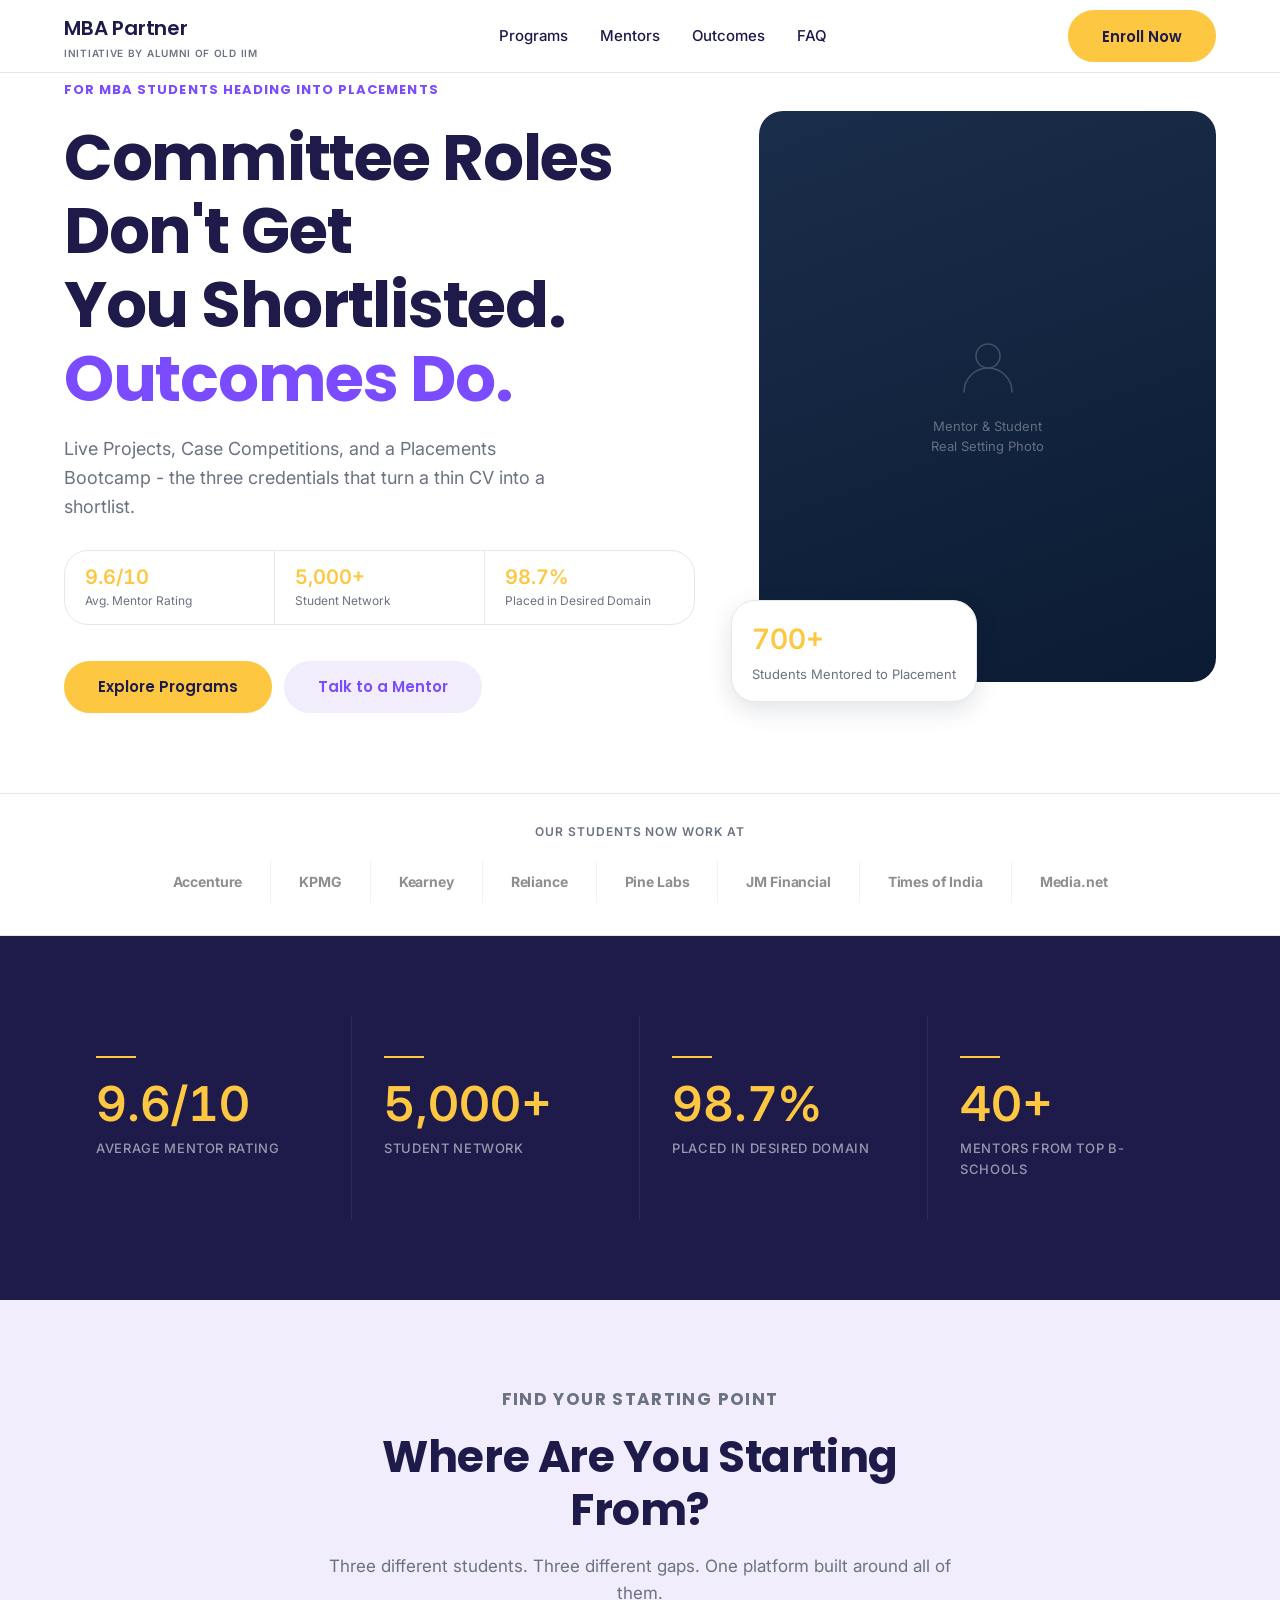
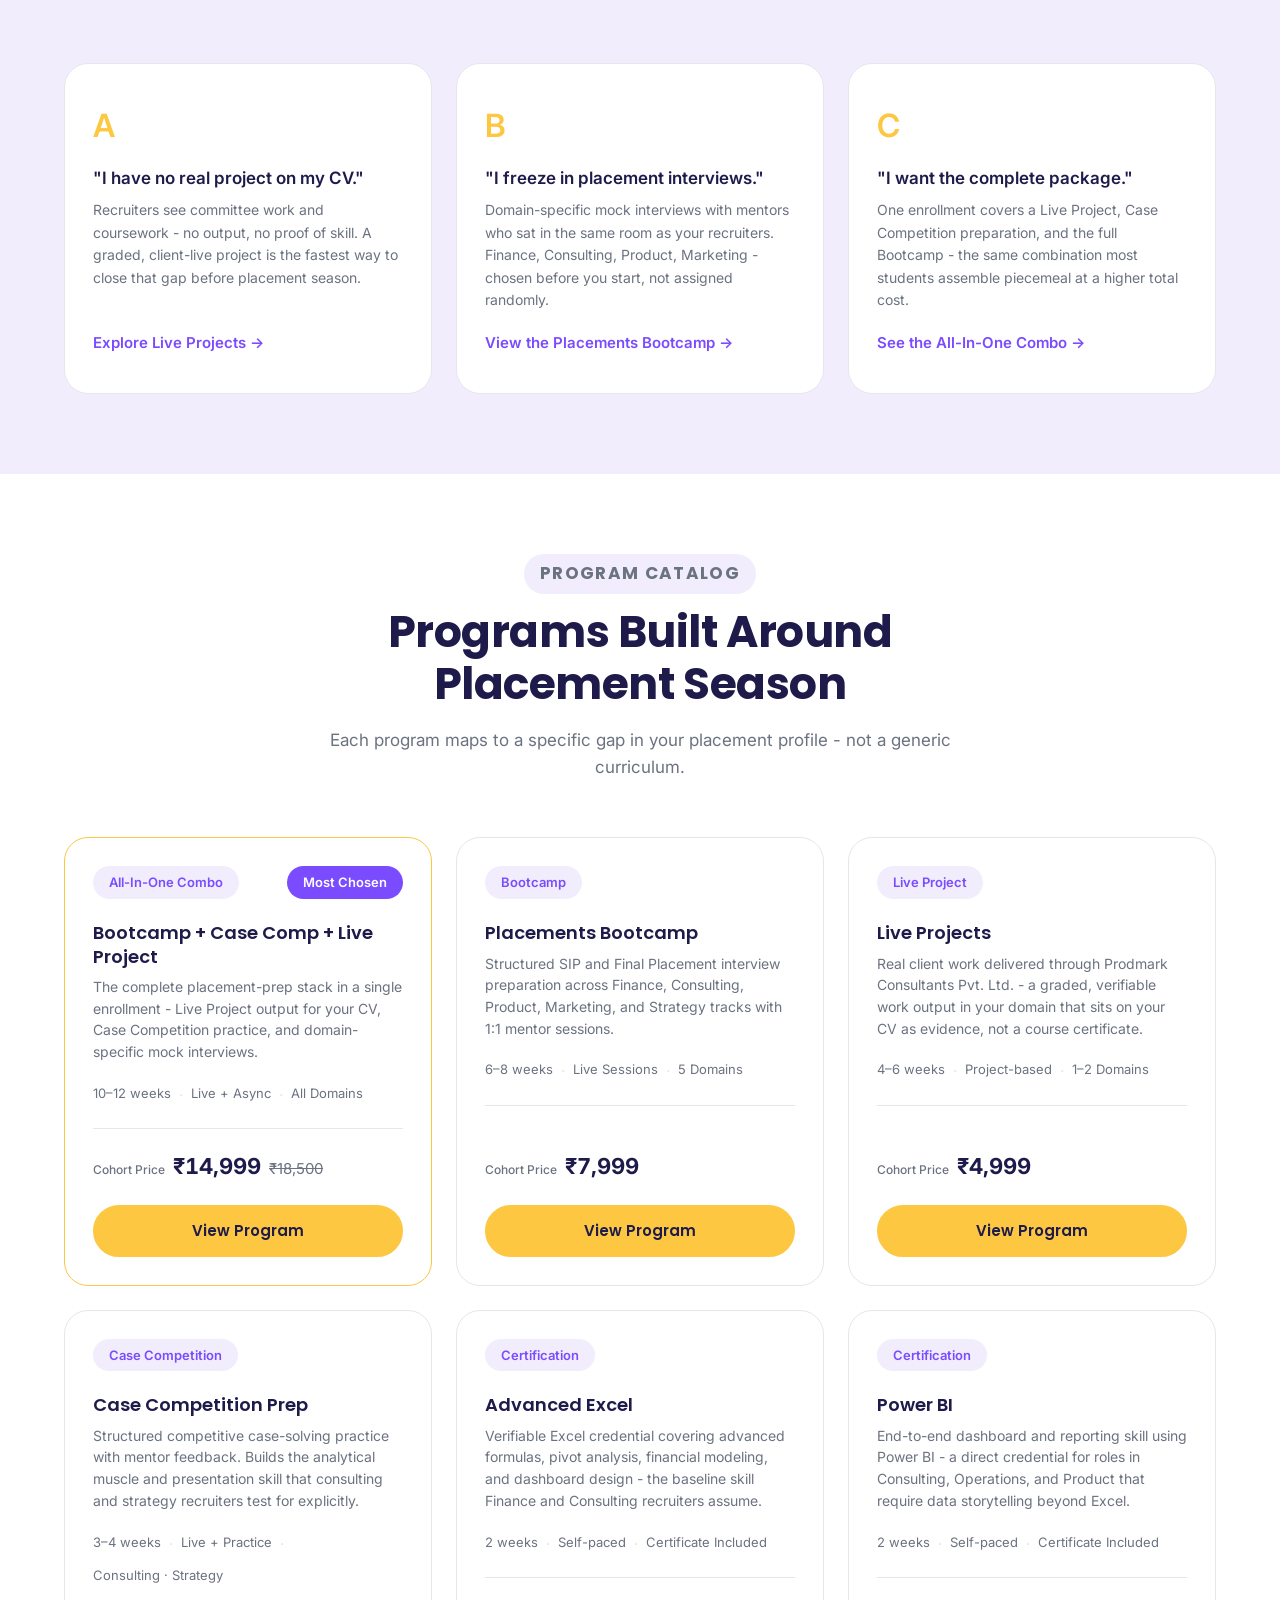
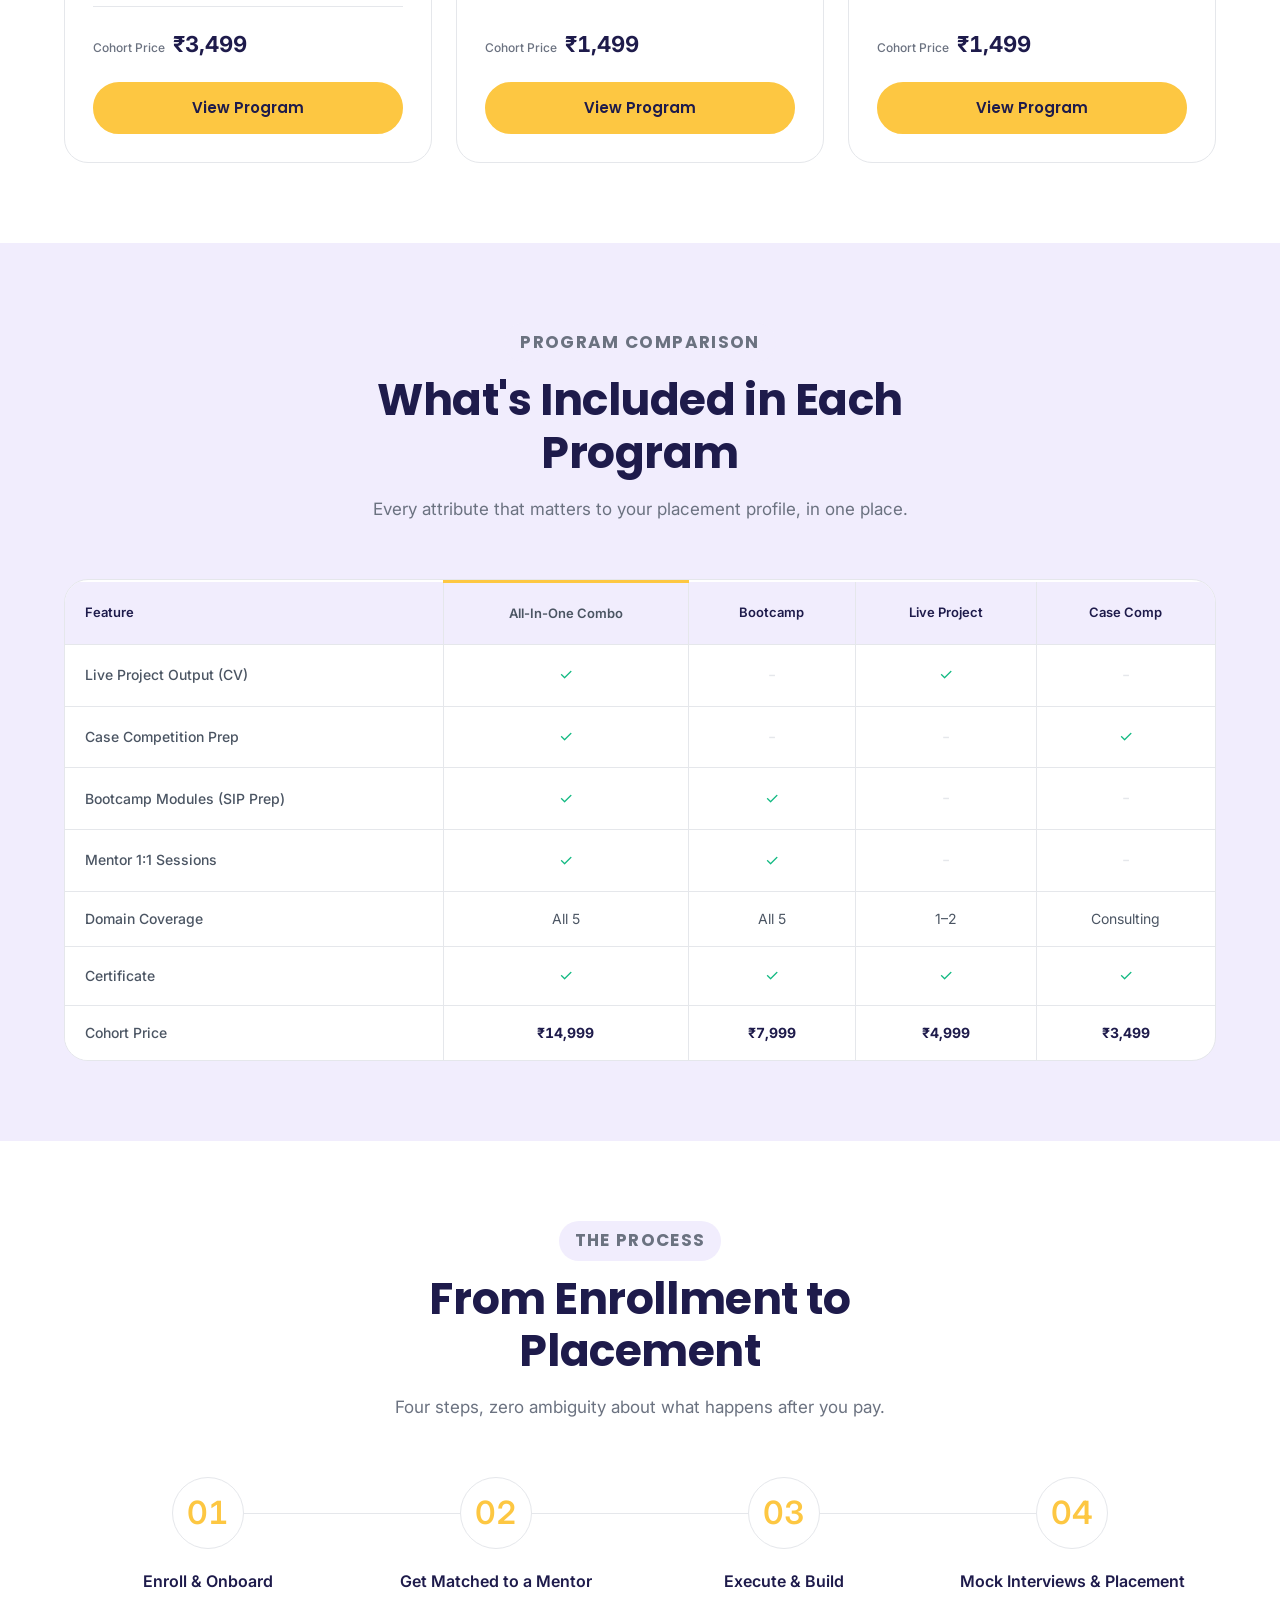
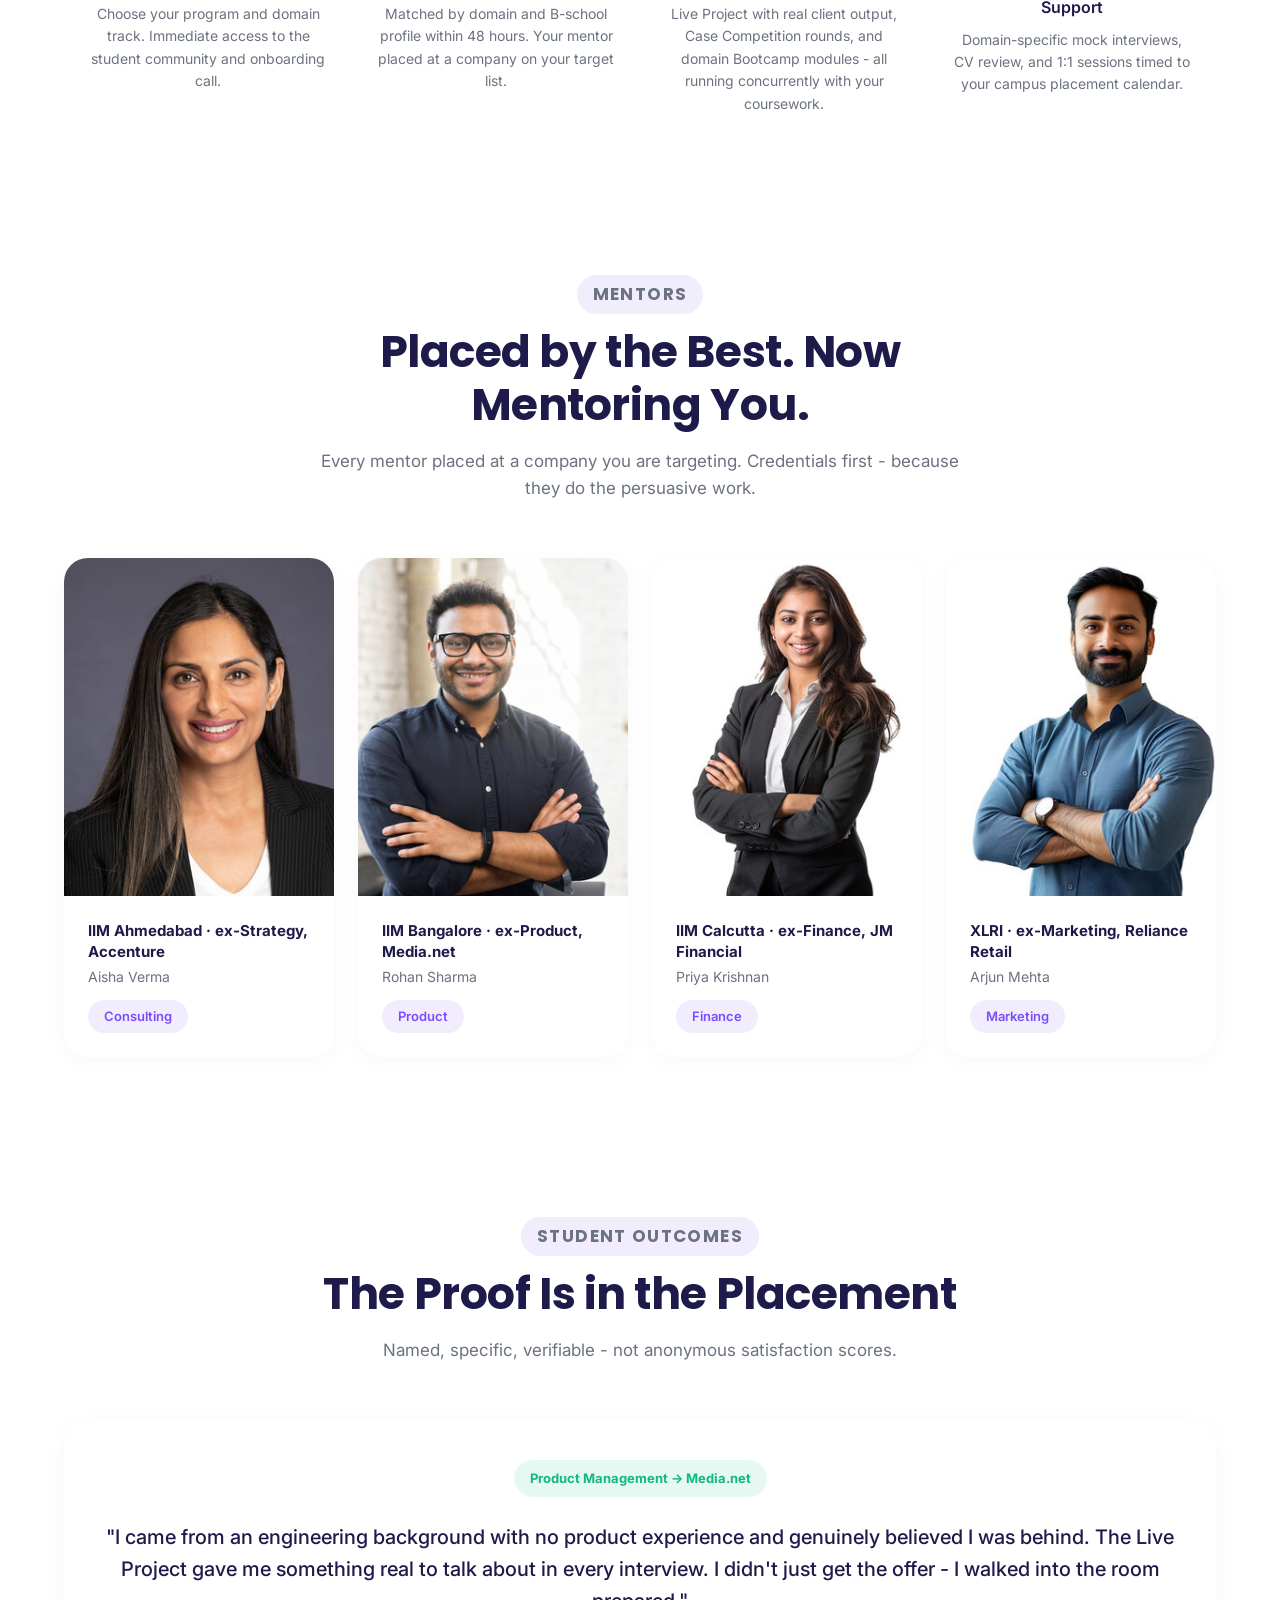
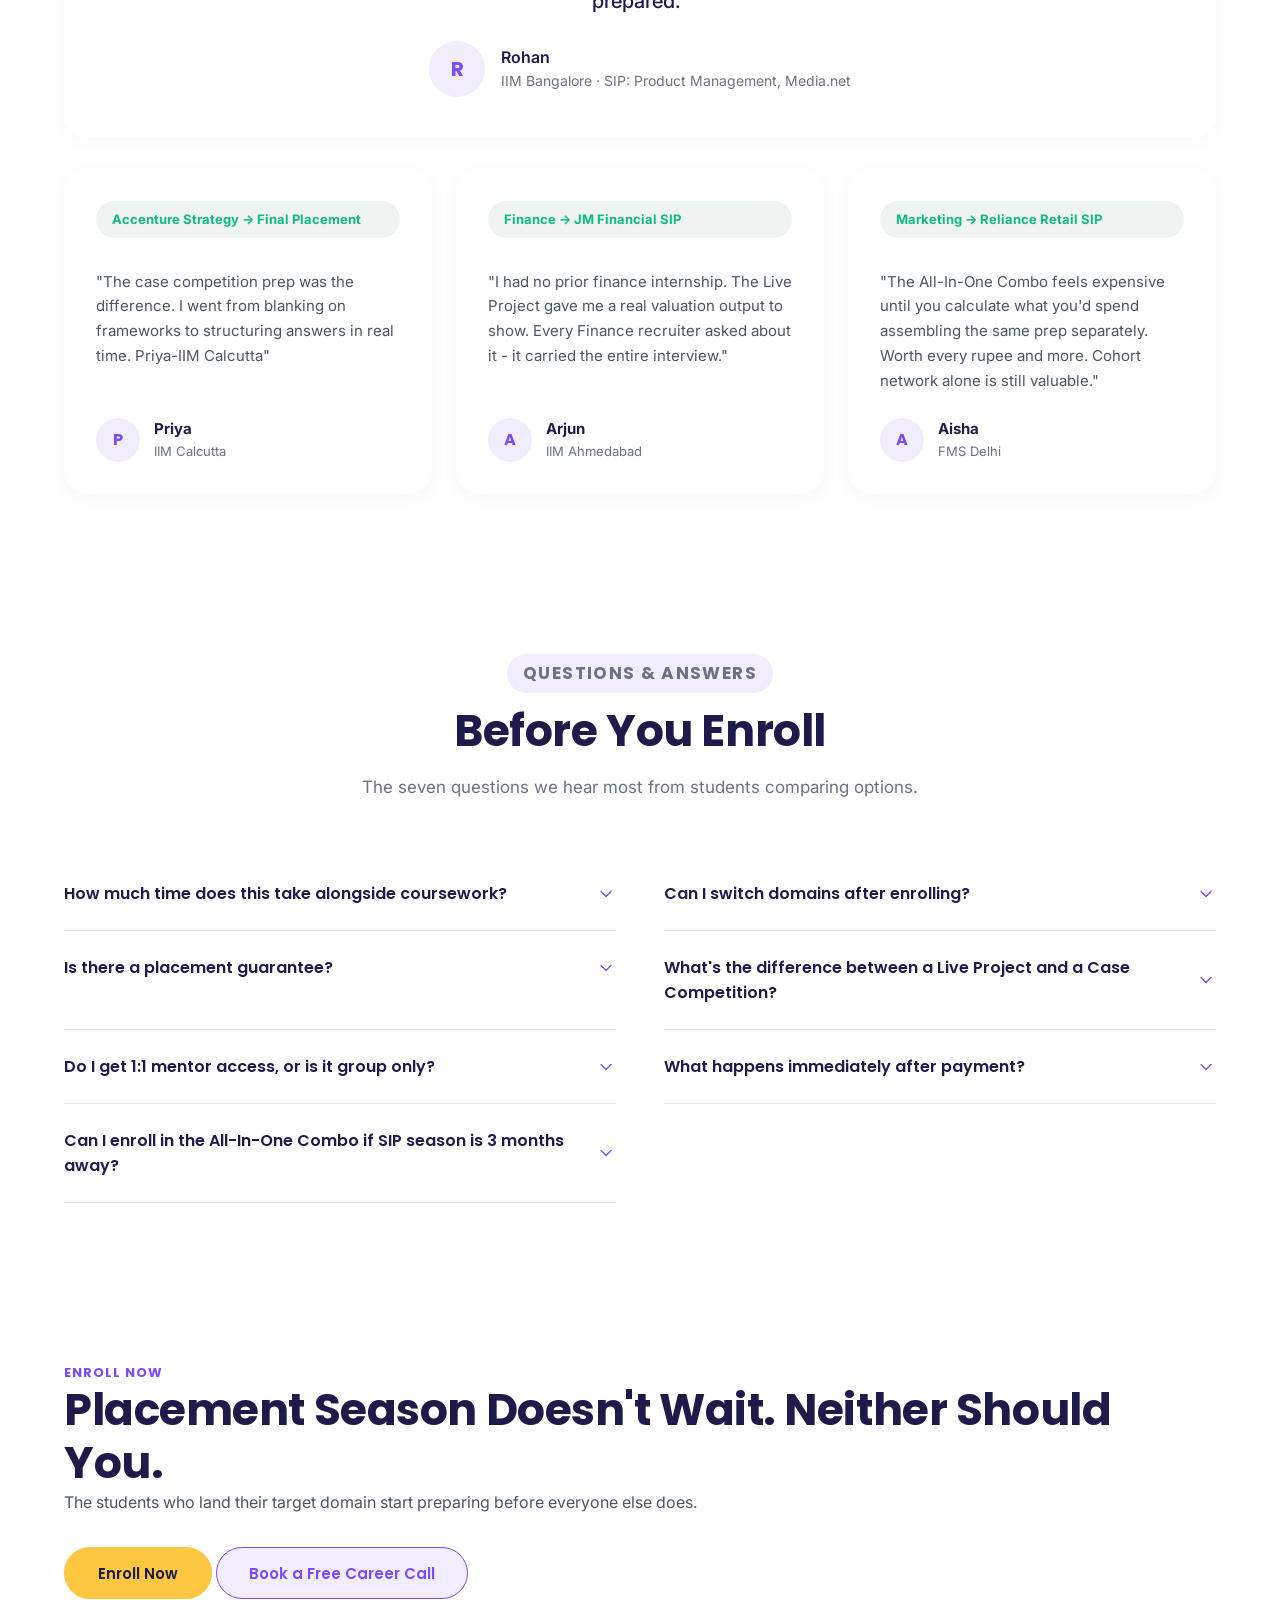
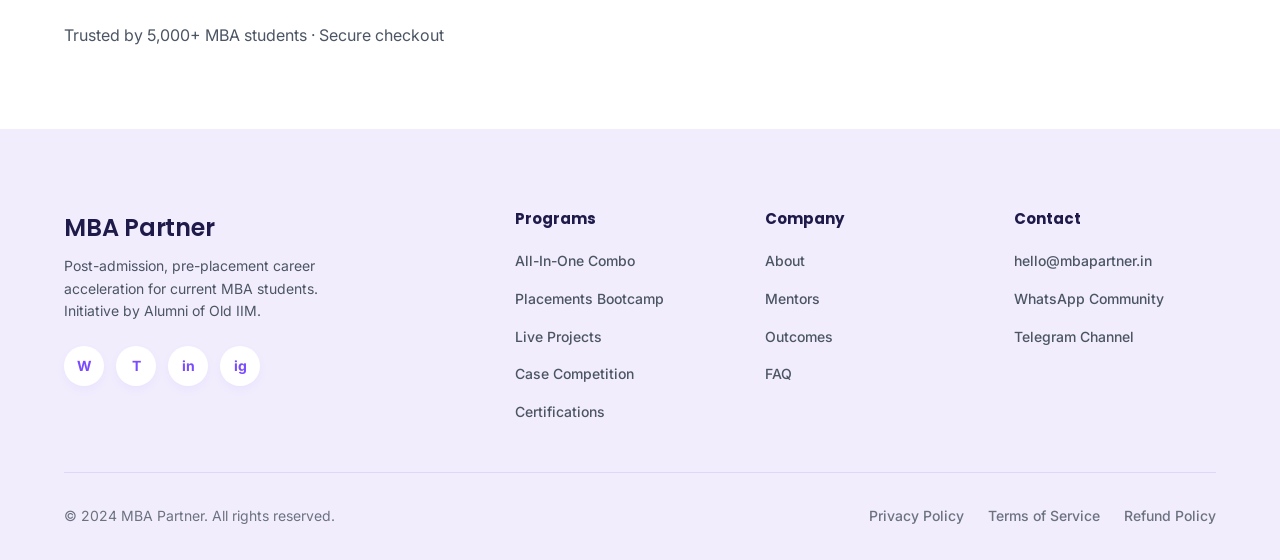
==== commit 043194e7: "chore: frontend rewire" ====
--- a/index.html
+++ b/index.html
@@ -3,7 +3,7 @@
 <head>
   <meta charset="UTF-8" />
   <meta name="viewport" content="width=device-width, initial-scale=1.0" />
-  <title>MBA Partner — Programs for MBA Placements</title>
+  <title>MBA Partner - Programs for MBA Placements</title>
   <meta name="description" content="MBA Partner helps current MBA students land Summer Internship Placements and Final Placements through Live Projects, Case Competitions, and a Placements Bootcamp. Founded by alumni of top IIMs." />
   <link rel="preconnect" href="https://fonts.googleapis.com" />
   <link rel="preconnect" href="https://fonts.gstatic.com" crossorigin />
@@ -11,13 +11,14 @@
   <link rel="stylesheet" href="shared.css" />
 
   <style>
-    /* 01 — STICKY NAV
+    /* 01 - STICKY NAV
     ════════════════════════════════════════════════════════════════ */
     #nav {
       position: fixed;
       top: 0; left: 0; right: 0;
       z-index: 100;
-      background: transparent;
+      background: var(--white);
+      box-shadow: 0 1px 0 var(--hairline);
       transition: background 200ms ease, box-shadow 200ms ease;
     }
     #nav.scrolled {
@@ -75,7 +76,7 @@
     }
 
     /* ════════════════════════════════════════════════════════════════
-       02 — HERO
+       02 - HERO
     ════════════════════════════════════════════════════════════════ */
     .hero-section { background: var(--bg-main); }
     .hero-grid {
@@ -146,6 +147,12 @@
     .hero-img-placeholder svg { opacity: 0.2; }
     .hero-img-placeholder p { color: rgba(255,255,255,0.35); font-size: 13px; text-align: center; }
 
+    @keyframes floatCard {
+      0% { transform: translateY(0); }
+      50% { transform: translateY(-12px); }
+      100% { transform: translateY(0); }
+    }
+
     .hero-proof-card {
       position: absolute;
       bottom: -20px;
@@ -156,6 +163,7 @@
       padding: 16px 20px;
       box-shadow: 0 8px 24px rgba(11,27,51,0.12);
       min-width: 200px;
+      animation: floatCard 5s ease-in-out infinite;
     }
     .hero-proof-num {
       
@@ -167,7 +175,7 @@
     .hero-proof-label { font-size: 13px; color: var(--slate); margin-top: 2px; }
 
     /* ════════════════════════════════════════════════════════════════
-       03 — RECRUITER TRUST BAR
+       03 - RECRUITER TRUST BAR
     ════════════════════════════════════════════════════════════════ */
     .trust-bar {
       background: var(--navy-tint);
@@ -217,7 +225,7 @@
     }
 
     /* ════════════════════════════════════════════════════════════════
-       04 — OUTCOME METRICS BAND (dark)
+       04 - OUTCOME METRICS BAND (dark)
     ════════════════════════════════════════════════════════════════ */
     .metrics-band {
       background: var(--navy);
@@ -260,7 +268,7 @@
     }
 
     /* ════════════════════════════════════════════════════════════════
-       05 — GUIDED PATH FINDER
+       05 - GUIDED PATH FINDER
     ════════════════════════════════════════════════════════════════ */
     .path-finder-section { background: var(--bg-panel); }
     .section-header { text-align: center; max-width: 640px; margin: 0 auto 56px; }
@@ -279,6 +287,9 @@
       border-radius: var(--radius-card);
       padding: 36px 28px;
       transition: transform var(--transition), box-shadow var(--transition);
+      display: flex;
+      flex-direction: column;
+      height: 100%;
     }
     .path-card:hover { transform: translateY(-2px); box-shadow: var(--shadow-hover); }
     .path-letter {
@@ -296,9 +307,10 @@
       line-height: 1.3;
     }
     .path-benefit { font-size: 14px; color: var(--slate); line-height: 1.6; margin-bottom: 20px; }
+    .path-card .text-link { margin-top: auto; align-self: flex-start; }
 
     /* ════════════════════════════════════════════════════════════════
-       06 — FEATURED PROGRAMS GRID
+       06 - FEATURED PROGRAMS GRID
     ════════════════════════════════════════════════════════════════ */
     .programs-section { background: var(--bg-main); }
     .programs-grid {
@@ -361,7 +373,7 @@
     .program-card .btn { width: 100%; }
 
     /* ════════════════════════════════════════════════════════════════
-       07 — COMPARISON TABLE
+       07 - COMPARISON TABLE
     ════════════════════════════════════════════════════════════════ */
     .comparison-section { background: var(--bg-panel); overflow: hidden; }
     .table-scroll-wrap {
@@ -417,7 +429,7 @@
     .price-cell { font-weight: 700; color: var(--navy); font-variant-numeric: tabular-nums; }
 
     /* ════════════════════════════════════════════════════════════════
-       08 — HOW IT WORKS
+       08 - HOW IT WORKS
     ════════════════════════════════════════════════════════════════ */
     .how-section { background: var(--bg-main); }
     .steps-container { position: relative; }
@@ -444,12 +456,13 @@
       z-index: 1;
     }
     .step-num {
-      
-      font-size: 48px;
+      font-size: 32px;
       font-weight: 600;
       color: var(--yellow);
       font-variant-numeric: tabular-nums;
-      line-height: 1;
+      line-height: 72px;
+      width: 72px;
+      height: 72px;
       margin-bottom: 20px;
       position: relative;
       display: inline-block;
@@ -457,27 +470,25 @@
     .step-num::after {
       content: '';
       display: block;
-      width: 48px;
-      height: 48px;
+      width: 100%;
+      height: 100%;
       border-radius: 50%;
       background: var(--bg-main);
       border: 1px solid var(--hairline);
       position: absolute;
-      top: 50%;
-      left: 50%;
-      transform: translate(-50%, -50%);
+      top: 0;
+      left: 0;
       z-index: -1;
     }
     .step-title { font-size: 16px; font-weight: 600; color: var(--navy); margin-bottom: 8px; }
     .step-desc { font-size: 14px; color: var(--slate); line-height: 1.6; }
-
     </style>
 </head>
 
 <body>
 
   <!-- ══════════════════════════════════════════
-       01 — STICKY NAV
+       01 - STICKY NAV
   ══════════════════════════════════════════ -->
   <header id="nav" role="banner">
     <div class="container">
@@ -501,7 +512,7 @@
   </header>
 
   <!-- ══════════════════════════════════════════
-       02 — HERO
+       02 - HERO
   ══════════════════════════════════════════ -->
   <main>
   <section class="hero-section" aria-labelledby="hero-h1">
@@ -512,7 +523,7 @@
           <p class="eyebrow hero-eyebrow">For MBA Students Heading Into Placements</p>
           <h1 class="hero-h1" id="hero-h1">Committee Roles Don't Get You&nbsp;Shortlisted. <span class="text-purple">Outcomes Do.</span></h1>
           <p class="hero-sub">
-            Live Projects, Case Competitions, and a Placements Bootcamp — the three
+            Live Projects, Case Competitions, and a Placements Bootcamp - the three
             credentials that turn a thin CV into a shortlist.
           </p>
 
@@ -558,7 +569,7 @@
   </section>
 
   <!-- ══════════════════════════════════════════
-       03 — RECRUITER TRUST BAR
+       03 - RECRUITER TRUST BAR
   ══════════════════════════════════════════ -->
   <div class="trust-bar" aria-label="Recruiters our students work at">
     <div class="container">
@@ -577,7 +588,7 @@
   </div>
 
   <!-- ══════════════════════════════════════════
-       04 — OUTCOME METRICS BAND
+       04 - OUTCOME METRICS BAND
   ══════════════════════════════════════════ -->
   <section class="metrics-band" aria-label="Placement outcome statistics">
     <div class="container">
@@ -603,7 +614,7 @@
   </section>
 
   <!-- ══════════════════════════════════════════
-       05 — GUIDED PATH FINDER
+       05 - GUIDED PATH FINDER
   ══════════════════════════════════════════ -->
   <section class="path-finder-section" aria-labelledby="path-heading">
     <div class="container">
@@ -616,19 +627,19 @@
         <article class="path-card">
           <div class="path-letter">A</div>
           <div class="path-diagnosis">"I have no real project on my CV."</div>
-          <p class="path-benefit">Recruiters see committee work and coursework — no output, no proof of skill. A graded, client-live project is the fastest way to close that gap before placement season.</p>
+          <p class="path-benefit">Recruiters see committee work and coursework - no output, no proof of skill. A graded, client-live project is the fastest way to close that gap before placement season.</p>
           <a href="offering-live-project.html" class="text-link">Explore Live Projects →</a>
         </article>
         <article class="path-card">
           <div class="path-letter">B</div>
           <div class="path-diagnosis">"I freeze in placement interviews."</div>
-          <p class="path-benefit">Domain-specific mock interviews with mentors who sat in the same room as your recruiters. Finance, Consulting, Product, Marketing — chosen before you start, not assigned randomly.</p>
+          <p class="path-benefit">Domain-specific mock interviews with mentors who sat in the same room as your recruiters. Finance, Consulting, Product, Marketing - chosen before you start, not assigned randomly.</p>
           <a href="offering-bootcamp.html" class="text-link">View the Placements Bootcamp →</a>
         </article>
         <article class="path-card">
           <div class="path-letter">C</div>
           <div class="path-diagnosis">"I want the complete package."</div>
-          <p class="path-benefit">One enrollment covers a Live Project, Case Competition preparation, and the full Bootcamp — the same combination most students assemble piecemeal at a higher total cost.</p>
+          <p class="path-benefit">One enrollment covers a Live Project, Case Competition preparation, and the full Bootcamp - the same combination most students assemble piecemeal at a higher total cost.</p>
           <a href="offering-all-in-one.html" class="text-link">See the All-In-One Combo →</a>
         </article>
       </div>
@@ -636,14 +647,14 @@
   </section>
 
   <!-- ══════════════════════════════════════════
-       06 — FEATURED PROGRAMS GRID
+       06 - FEATURED PROGRAMS GRID
   ══════════════════════════════════════════ -->
   <section class="programs-section" id="programs" aria-labelledby="programs-heading">
     <div class="container">
       <div class="section-header">
         <p class="eyebrow">Program Catalog</p>
         <h2 id="programs-heading">Programs Built Around Placement Season</h2>
-        <p>Each program maps to a specific gap in your placement profile — not a generic curriculum.</p>
+        <p>Each program maps to a specific gap in your placement profile - not a generic curriculum.</p>
       </div>
       <div class="programs-grid">
 
@@ -654,7 +665,7 @@
             <span class="tag-most-chosen">Most Chosen</span>
           </div>
           <h3 class="program-name">Bootcamp + Case Comp + Live Project</h3>
-          <p class="program-outcome">The complete placement-prep stack in a single enrollment — Live Project output for your CV, Case Competition practice, and domain-specific mock interviews.</p>
+          <p class="program-outcome">The complete placement-prep stack in a single enrollment - Live Project output for your CV, Case Competition practice, and domain-specific mock interviews.</p>
           <div class="program-meta">
             <span class="meta-item">10–12 weeks</span>
             <span class="meta-dot">·</span>
@@ -697,7 +708,7 @@
             <span class="tag-category">Live Project</span>
           </div>
           <h3 class="program-name">Live Projects</h3>
-          <p class="program-outcome">Real client work delivered through Prodmark Consultants Pvt. Ltd. — a graded, verifiable work output in your domain that sits on your CV as evidence, not a course certificate.</p>
+          <p class="program-outcome">Real client work delivered through Prodmark Consultants Pvt. Ltd. - a graded, verifiable work output in your domain that sits on your CV as evidence, not a course certificate.</p>
           <div class="program-meta">
             <span class="meta-item">4–6 weeks</span>
             <span class="meta-dot">·</span>
@@ -739,7 +750,7 @@
             <span class="tag-category">Certification</span>
           </div>
           <h3 class="program-name">Advanced Excel</h3>
-          <p class="program-outcome">Verifiable Excel credential covering advanced formulas, pivot analysis, financial modeling, and dashboard design — the baseline skill Finance and Consulting recruiters assume.</p>
+          <p class="program-outcome">Verifiable Excel credential covering advanced formulas, pivot analysis, financial modeling, and dashboard design - the baseline skill Finance and Consulting recruiters assume.</p>
           <div class="program-meta">
             <span class="meta-item">2 weeks</span>
             <span class="meta-dot">·</span>
@@ -760,7 +771,7 @@
             <span class="tag-category">Certification</span>
           </div>
           <h3 class="program-name">Power BI</h3>
-          <p class="program-outcome">End-to-end dashboard and reporting skill using Power BI — a direct credential for roles in Consulting, Operations, and Product that require data storytelling beyond Excel.</p>
+          <p class="program-outcome">End-to-end dashboard and reporting skill using Power BI - a direct credential for roles in Consulting, Operations, and Product that require data storytelling beyond Excel.</p>
           <div class="program-meta">
             <span class="meta-item">2 weeks</span>
             <span class="meta-dot">·</span>
@@ -780,7 +791,7 @@
   </section>
 
   <!-- ══════════════════════════════════════════
-       07 — COMPARISON TABLE
+       07 - COMPARISON TABLE
   ══════════════════════════════════════════ -->
   <section class="comparison-section" aria-labelledby="comparison-heading">
     <div class="container">
@@ -805,30 +816,30 @@
             <tr>
               <td class="col-feature" scope="row">Live Project Output (CV)</td>
               <td><span class="check" aria-label="Included">✓</span></td>
-              <td><span class="dash" aria-label="Not included">—</span></td>
+              <td><span class="dash" aria-label="Not included">-</span></td>
               <td><span class="check" aria-label="Included">✓</span></td>
-              <td><span class="dash" aria-label="Not included">—</span></td>
+              <td><span class="dash" aria-label="Not included">-</span></td>
             </tr>
             <tr>
               <td class="col-feature" scope="row">Case Competition Prep</td>
               <td><span class="check" aria-label="Included">✓</span></td>
-              <td><span class="dash" aria-label="Not included">—</span></td>
-              <td><span class="dash" aria-label="Not included">—</span></td>
+              <td><span class="dash" aria-label="Not included">-</span></td>
+              <td><span class="dash" aria-label="Not included">-</span></td>
               <td><span class="check" aria-label="Included">✓</span></td>
             </tr>
             <tr>
               <td class="col-feature" scope="row">Bootcamp Modules (SIP Prep)</td>
               <td><span class="check" aria-label="Included">✓</span></td>
               <td><span class="check" aria-label="Included">✓</span></td>
-              <td><span class="dash" aria-label="Not included">—</span></td>
-              <td><span class="dash" aria-label="Not included">—</span></td>
+              <td><span class="dash" aria-label="Not included">-</span></td>
+              <td><span class="dash" aria-label="Not included">-</span></td>
             </tr>
             <tr>
               <td class="col-feature" scope="row">Mentor 1:1 Sessions</td>
               <td><span class="check" aria-label="Included">✓</span></td>
               <td><span class="check" aria-label="Included">✓</span></td>
-              <td><span class="dash" aria-label="Not included">—</span></td>
-              <td><span class="dash" aria-label="Not included">—</span></td>
+              <td><span class="dash" aria-label="Not included">-</span></td>
+              <td><span class="dash" aria-label="Not included">-</span></td>
             </tr>
             <tr>
               <td class="col-feature" scope="row">Domain Coverage</td>
@@ -861,7 +872,7 @@
   <style>.sr-only{position:absolute;width:1px;height:1px;padding:0;margin:-1px;overflow:hidden;clip:rect(0,0,0,0);white-space:nowrap;border-width:0}</style>
 
   <!-- ══════════════════════════════════════════
-       08 — HOW IT WORKS
+       08 - HOW IT WORKS
   ══════════════════════════════════════════ -->
   <section class="how-section" aria-labelledby="how-heading">
     <div class="container">
@@ -890,7 +901,7 @@
             <div class="step-num" aria-hidden="true">03</div>
             <div>
               <div class="step-title">Execute &amp; Build</div>
-              <p class="step-desc">Live Project with real client output, Case Competition rounds, and domain Bootcamp modules — all running concurrently with your coursework.</p>
+              <p class="step-desc">Live Project with real client output, Case Competition rounds, and domain Bootcamp modules - all running concurrently with your coursework.</p>
             </div>
           </div>
           <div class="step" role="listitem">
@@ -906,22 +917,20 @@
   </section>
 
   <!-- ══════════════════════════════════════════
-       09 — MENTOR CREDIBILITY WALL
+       09 - MENTOR CREDIBILITY WALL
   ══════════════════════════════════════════ -->
   <section class="mentors-section" id="mentors" aria-labelledby="mentors-heading">
     <div class="container">
       <div class="section-header">
         <p class="eyebrow">Mentors</p>
         <h2 id="mentors-heading">Placed by the Best. Now Mentoring You.</h2>
-        <p>Every mentor placed at a company you are targeting. Credentials first — because they do the persuasive work.</p>
+        <p>Every mentor placed at a company you are targeting. Credentials first - because they do the persuasive work.</p>
       </div>
       <div class="mentors-grid">
 
         <article class="mentor-card">
           <div class="mentor-photo">
-            <div class="mentor-photo-placeholder" aria-hidden="true">
-              <div class="mentor-avatar">AV</div>
-            </div>
+            <img src="aisha.jpg" alt="Aisha Verma">
           </div>
           <div class="mentor-info">
             <div class="mentor-credential">IIM Ahmedabad · ex-Strategy, Accenture</div>
@@ -932,9 +941,7 @@
 
         <article class="mentor-card">
           <div class="mentor-photo">
-            <div class="mentor-photo-placeholder" aria-hidden="true">
-              <div class="mentor-avatar">RS</div>
-            </div>
+            <img src="rohan.jpg" alt="Rohan Sharma">
           </div>
           <div class="mentor-info">
             <div class="mentor-credential">IIM Bangalore · ex-Product, Media.net</div>
@@ -945,9 +952,7 @@
 
         <article class="mentor-card">
           <div class="mentor-photo">
-            <div class="mentor-photo-placeholder" aria-hidden="true">
-              <div class="mentor-avatar">PK</div>
-            </div>
+            <img src="Priya.jpg" alt="Priya Krishnan">
           </div>
           <div class="mentor-info">
             <div class="mentor-credential">IIM Calcutta · ex-Finance, JM Financial</div>
@@ -958,9 +963,7 @@
 
         <article class="mentor-card">
           <div class="mentor-photo">
-            <div class="mentor-photo-placeholder" aria-hidden="true">
-              <div class="mentor-avatar">AM</div>
-            </div>
+            <img src="arjun.jpg" alt="Arjun Mehta">
           </div>
           <div class="mentor-info">
             <div class="mentor-credential">XLRI · ex-Marketing, Reliance Retail</div>
@@ -974,29 +977,29 @@
   </section>
 
   <!-- ══════════════════════════════════════════
-       10 — STUDENT OUTCOME STORIES
+       10 - STUDENT OUTCOME STORIES
   ══════════════════════════════════════════ -->
   <section class="testimonials-section" id="testimonials" aria-labelledby="testimonials-heading">
     <div class="container">
       <div class="section-header">
         <p class="eyebrow">Student Outcomes</p>
         <h2 id="testimonials-heading">The Proof Is in the Placement</h2>
-        <p>Named, specific, verifiable — not anonymous satisfaction scores.</p>
-      </div>
-
-      <div class="featured-quote-wrap" aria-label="Featured student outcome">
-        <div class="outcome-badge">
+        <p>Named, specific, verifiable - not anonymous satisfaction scores.</p>
+      </div>
+
+      <div class="featured-quote-wrap" aria-label="Featured student outcome" style="background: var(--white); border-radius: var(--radius-card); box-shadow: var(--shadow-card); padding: 40px; margin-bottom: 32px; text-align: center;">
+        <div class="outcome-badge" style="margin-bottom: 24px; display: inline-flex;">
           <span class="outcome-badge-text">Product Management → Media.net</span>
         </div>
         <div class="quote-rule" aria-hidden="true"></div>
         <blockquote>
-          <p class="quote-text">"I came from an engineering background with no product experience and genuinely believed I was behind. The Live Project gave me something real to talk about in every interview. I didn't just get the offer — I walked into the room prepared."</p>
+          <p class="quote-text" style="font-size: 20px; font-weight: 500; color: var(--navy); line-height: 1.6; margin-bottom: 24px;">"I came from an engineering background with no product experience and genuinely believed I was behind. The Live Project gave me something real to talk about in every interview. I didn't just get the offer - I walked into the room prepared."</p>
         </blockquote>
-        <div class="quote-attribution">
-          <div class="quote-avatar" aria-hidden="true">SS</div>
+        <div class="quote-attribution" style="display: flex; align-items: center; justify-content: center; gap: 16px; text-align: left;">
+          <div class="testimonial-avatar" aria-hidden="true" style="width: 56px; height: 56px; font-size: 20px;">R</div>
           <div>
-            <div class="quote-author-name">Shen Shaji</div>
-            <div class="quote-author-institution">IIM Bangalore · SIP: Product Management, Media.net</div>
+            <div class="quote-author-name" style="font-weight: 600; color: var(--navy);">Rohan</div>
+            <div class="quote-author-institution" style="font-size: 14px; color: var(--slate);">IIM Bangalore · SIP: Product Management, Media.net</div>
           </div>
         </div>
       </div>
@@ -1008,12 +1011,12 @@
             <span class="outcome-badge-text" style="color:var(--success)">Accenture Strategy → Final Placement</span>
           </div>
           <blockquote>
-            <p class="testimonial-quote">"The case competition prep was the difference. I went from blanking on frameworks to structuring answers in real time. Rutuja—IIM Calcutta"</p>
+            <p class="testimonial-quote">"The case competition prep was the difference. I went from blanking on frameworks to structuring answers in real time. Priya-IIM Calcutta"</p>
           </blockquote>
           <div class="testimonial-author">
-            <div class="testimonial-avatar" aria-hidden="true">R</div>
+            <div class="testimonial-avatar" aria-hidden="true">P</div>
             <div>
-              <div class="testimonial-name">Rutuja Patil</div>
+              <div class="testimonial-name">Priya</div>
               <div class="testimonial-institution">IIM Calcutta</div>
             </div>
           </div>
@@ -1024,12 +1027,12 @@
             <span class="outcome-badge-text" style="color:var(--success)">Finance → JM Financial SIP</span>
           </div>
           <blockquote>
-            <p class="testimonial-quote">"I had no prior finance internship. The Live Project gave me a real valuation output to show. Every Finance recruiter asked about it — it carried the entire interview."</p>
+            <p class="testimonial-quote">"I had no prior finance internship. The Live Project gave me a real valuation output to show. Every Finance recruiter asked about it - it carried the entire interview."</p>
           </blockquote>
           <div class="testimonial-author">
-            <div class="testimonial-avatar" aria-hidden="true">N</div>
+            <div class="testimonial-avatar" aria-hidden="true">A</div>
             <div>
-              <div class="testimonial-name">Nishant Agarwal</div>
+              <div class="testimonial-name">Arjun</div>
               <div class="testimonial-institution">IIM Ahmedabad</div>
             </div>
           </div>
@@ -1043,9 +1046,9 @@
             <p class="testimonial-quote">"The All-In-One Combo feels expensive until you calculate what you'd spend assembling the same prep separately. Worth every rupee and more. Cohort network alone is still valuable."</p>
           </blockquote>
           <div class="testimonial-author">
-            <div class="testimonial-avatar" aria-hidden="true">D</div>
+            <div class="testimonial-avatar" aria-hidden="true">A</div>
             <div>
-              <div class="testimonial-name">Deepika Nair</div>
+              <div class="testimonial-name">Aisha</div>
               <div class="testimonial-institution">FMS Delhi</div>
             </div>
           </div>
@@ -1056,7 +1059,7 @@
   </section>
 
   <!-- ══════════════════════════════════════════
-       11 — FAQ ACCORDION
+       11 - FAQ ACCORDION
   ══════════════════════════════════════════ -->
   <section class="faq-section" id="faq" aria-labelledby="faq-heading">
     <div class="container">
@@ -1066,14 +1069,12 @@
         <p>The seven questions we hear most from students comparing options.</p>
       </div>
       <div class="faq-grid">
-        <div class="faq-col">
-
           <div class="faq-item">
             <button class="faq-question" aria-expanded="false">
               How much time does this take alongside coursework?
               <svg class="faq-chevron" viewBox="0 0 24 24" fill="none" stroke="currentColor" stroke-width="1.5" stroke-linecap="round" stroke-linejoin="round" aria-hidden="true"><polyline points="6 9 12 15 18 9"/></svg>
             </button>
-            <div class="faq-answer">The Live Project requires 6–10 hours per week for 4–6 weeks. Bootcamp sessions are scheduled around your academic calendar — typically evenings and weekends. The All-In-One Combo is designed to run concurrently, not consecutively, so total additional time per week stays under 12 hours at peak.</div>
+            <div class="faq-answer">The Live Project requires 6–10 hours per week for 4–6 weeks. Bootcamp sessions are scheduled around your academic calendar - typically evenings and weekends. The All-In-One Combo is designed to run concurrently, not consecutively, so total additional time per week stays under 12 hours at peak.</div>
           </div>
 
           <div class="faq-item">
@@ -1081,7 +1082,7 @@
               Can I switch domains after enrolling?
               <svg class="faq-chevron" viewBox="0 0 24 24" fill="none" stroke="currentColor" stroke-width="1.5" stroke-linecap="round" stroke-linejoin="round" aria-hidden="true"><polyline points="6 9 12 15 18 9"/></svg>
             </button>
-            <div class="faq-answer">For the Bootcamp and Live Project, domain selection is confirmed at enrollment because mentor matching and project allocation are immediate. If your placement strategy shifts before the cohort starts, contact us directly — switches are handled case by case within the first 72 hours.</div>
+            <div class="faq-answer">For the Bootcamp and Live Project, domain selection is confirmed at enrollment because mentor matching and project allocation are immediate. If your placement strategy shifts before the cohort starts, contact us directly - switches are handled case by case within the first 72 hours.</div>
           </div>
 
           <div class="faq-item">
@@ -1089,7 +1090,7 @@
               Is there a placement guarantee?
               <svg class="faq-chevron" viewBox="0 0 24 24" fill="none" stroke="currentColor" stroke-width="1.5" stroke-linecap="round" stroke-linejoin="round" aria-hidden="true"><polyline points="6 9 12 15 18 9"/></svg>
             </button>
-            <div class="faq-answer">We do not make a placement guarantee — any platform that does is misrepresenting how campus placements work. What the 98.7% figure reflects is the proportion of our students who landed a role in their chosen domain (not just any offer). The outcome depends on your effort, your college's placement process, and your cohort year's market — all outside our control. Our job is to make sure preparation isn't the reason you don't get shortlisted.</div>
+            <div class="faq-answer">We do not make a placement guarantee - any platform that does is misrepresenting how campus placements work. What the 98.7% figure reflects is the proportion of our students who landed a role in their chosen domain (not just any offer). The outcome depends on your effort, your college's placement process, and your cohort year's market - all outside our control. Our job is to make sure preparation isn't the reason you don't get shortlisted.</div>
           </div>
 
           <div class="faq-item">
@@ -1097,18 +1098,15 @@
               What's the difference between a Live Project and a Case Competition?
               <svg class="faq-chevron" viewBox="0 0 24 24" fill="none" stroke="currentColor" stroke-width="1.5" stroke-linecap="round" stroke-linejoin="round" aria-hidden="true"><polyline points="6 9 12 15 18 9"/></svg>
             </button>
-            <div class="faq-answer">A Live Project is a real client engagement with a verifiable output (a deliverable you can show on your CV and discuss in interviews). A Case Competition is structured practice — high-pressure, time-limited problem solving that builds the analytical and presentation muscle that Consulting and Strategy recruiters test for explicitly. Both serve different gaps; most students who target consulting-adjacent roles need both.</div>
-          </div>
-        </div>
-
-        <div class="faq-col">
+            <div class="faq-answer">A Live Project is a real client engagement with a verifiable output (a deliverable you can show on your CV and discuss in interviews). A Case Competition is structured practice - high-pressure, time-limited problem solving that builds the analytical and presentation muscle that Consulting and Strategy recruiters test for explicitly. Both serve different gaps; most students who target consulting-adjacent roles need both.</div>
+          </div>
 
           <div class="faq-item">
             <button class="faq-question" aria-expanded="false">
               Do I get 1:1 mentor access, or is it group only?
               <svg class="faq-chevron" viewBox="0 0 24 24" fill="none" stroke="currentColor" stroke-width="1.5" stroke-linecap="round" stroke-linejoin="round" aria-hidden="true"><polyline points="6 9 12 15 18 9"/></svg>
             </button>
-            <div class="faq-answer">The Bootcamp includes scheduled 1:1 mock interview sessions with your matched mentor. The All-In-One Combo includes these plus group workshops and async feedback on Live Project deliverables. The standalone Live Project and Case Competition programs are primarily group-format — 1:1 sessions are not included but can be purchased separately.</div>
+            <div class="faq-answer">The Bootcamp includes scheduled 1:1 mock interview sessions with your matched mentor. The All-In-One Combo includes these plus group workshops and async feedback on Live Project deliverables. The standalone Live Project and Case Competition programs are primarily group-format - 1:1 sessions are not included but can be purchased separately.</div>
           </div>
 
           <div class="faq-item">
@@ -1124,25 +1122,23 @@
               Can I enroll in the All-In-One Combo if SIP season is 3 months away?
               <svg class="faq-chevron" viewBox="0 0 24 24" fill="none" stroke="currentColor" stroke-width="1.5" stroke-linecap="round" stroke-linejoin="round" aria-hidden="true"><polyline points="6 9 12 15 18 9"/></svg>
             </button>
-            <div class="faq-answer">Yes — 3 months is the ideal enrollment window. It allows the Live Project to complete and be written up for your CV before campus season begins, and leaves 4–6 weeks for mock interview prep. Enrolling at under 6 weeks before placements compresses the Live Project significantly; we recommend the standalone Bootcamp in that case and the Live Project for the next cohort.</div>
-          </div>
-
-        </div>
+            <div class="faq-answer">Yes - 3 months is the ideal enrollment window. It allows the Live Project to complete and be written up for your CV before campus season begins, and leaves 4–6 weeks for mock interview prep. Enrolling at under 6 weeks before placements compresses the Live Project significantly; we recommend the standalone Bootcamp in that case and the Live Project for the next cohort.</div>
+          </div>
       </div>
     </div>
   </section>
 
   <!-- ══════════════════════════════════════════
-       12 — FINAL CTA BAND
+       12 - FINAL CTA BAND
   ══════════════════════════════════════════ -->
   <section class="cta-band" aria-labelledby="cta-heading">
     <div class="container">
       <p class="eyebrow">Enroll Now</p>
       <h2 id="cta-heading">Placement Season Doesn't Wait. Neither Should You.</h2>
-      <p class="sub">The students who land their target domain start preparing before everyone else does.</p>
-      <div class="cta-band-buttons">
+      <p class="sub" style="margin-bottom: 32px;">The students who land their target domain start preparing before everyone else does.</p>
+      <div class="cta-band-buttons" style="margin-bottom: 24px;">
         <button class="btn btn-primary" onclick="openModal('All Programs')" aria-haspopup="dialog">Enroll Now</button>
-        <button class="btn btn-secondary-light" onclick="openModal('Free Career Call')" aria-haspopup="dialog">Book a Free Career Call</button>
+        <button class="btn btn-secondary-light" onclick="openModal('Free Career Call')" aria-haspopup="dialog" style="border: 1px solid var(--purple); background: var(--purple-light);">Book a Free Career Call</button>
       </div>
       <p class="cta-reassurance">Trusted by 5,000+ MBA students · Secure checkout</p>
     </div>
@@ -1150,7 +1146,7 @@
   </main>
 
   <!-- ══════════════════════════════════════════
-       13 — FOOTER
+       13 - FOOTER
   ══════════════════════════════════════════ -->
   <footer aria-label="Site footer">
     <div class="container">
--- a/shared.css
+++ b/shared.css
@@ -15,6 +15,7 @@
   --slate:        #6B7280; /* text-light */
   
   --bg-main:      #FFFFFF;
+  --white:        #FFFFFF;
   --bg-panel:     #F1EDFD; /* Light lavender */
   --hairline:     #E5E7EB;
 
@@ -139,7 +140,7 @@
 .btn-secondary-light {
   background: var(--white);
   color: var(--purple);
-  border: 2px solid var(--white);
+  border: 2px solid var(--purple-light);
 }
 .btn-secondary-light:hover { 
   background: var(--purple-light); 
@@ -270,7 +271,8 @@
   position: fixed;
   top: 0; left: 0; right: 0;
   z-index: 100;
-  background: transparent;
+  background: var(--bg-main);
+  box-shadow: 0 1px 0 var(--hairline);
   transition: background 200ms ease, box-shadow 200ms ease;
 }
 #nav.scrolled {
@@ -364,6 +366,11 @@
   align-items: center;
   justify-content: center;
 }
+.mentor-photo img {
+  width: 100%;
+  height: 100%;
+  object-fit: cover;
+}
 .mentor-photo-placeholder {
   width: 100%;
   height: 100%;
@@ -411,9 +418,11 @@
   box-shadow: var(--shadow-card);
   border-radius: var(--radius-card);
   padding: 32px;
+  display: flex;
+  flex-direction: column;
 }
 .testimonial-quote { font-size: 15px; color: var(--navy-body); line-height: 1.65; margin: 16px 0 24px; }
-.testimonial-author { display: flex; align-items: center; gap: 14px; }
+.testimonial-author { display: flex; align-items: center; gap: 14px; margin-top: auto; }
 .testimonial-avatar {
   width: 44px;
   height: 44px;
@@ -567,8 +576,8 @@
   background: var(--bg-main);
   border-radius: var(--radius-card);
   width: 100%;
-  max-width: 520px;
-  padding: 40px;
+  max-width: 440px;
+  padding: 32px;
   position: relative;
   transform: translateY(20px);
   transition: transform 300ms cubic-bezier(0.16, 1, 0.3, 1);
@@ -598,19 +607,19 @@
 .modal-eyebrow { margin-bottom: 8px; display: inline-block; background: var(--purple-light); padding: 4px 12px; border-radius: var(--radius-tag); }
 .modal-title {
   font-family: 'Poppins', sans-serif;
-  font-size: 28px;
+  font-size: 24px;
   font-weight: 700;
   color: var(--navy);
   margin-bottom: 8px;
   line-height: 1.2;
 }
 .modal-offering-name {
-  font-size: 15px;
-  color: var(--purple);
-  font-weight: 600;
-  margin-bottom: 28px;
-}
-.modal-form { display: flex; flex-direction: column; gap: 16px; }
+  font-size: 14px;
+  color: var(--purple);
+  font-weight: 600;
+  margin-bottom: 20px;
+}
+.modal-form { display: flex; flex-direction: column; gap: 12px; }
 .form-group { display: flex; flex-direction: column; gap: 8px; }
 .form-label {
   font-size: 14px;
@@ -619,10 +628,10 @@
 }
 .form-input,
 .form-select {
-  height: 48px;
+  height: 40px;
   padding: 0 16px;
   border: 2px solid var(--hairline);
-  border-radius: 12px;
+  border-radius: 8px;
   font-family: inherit;
   font-size: 15px;
   color: var(--navy);
@@ -638,7 +647,7 @@
 }
 .form-input::placeholder { color: var(--slate); font-weight: 400; }
 .modal-submit {
-  height: 52px;
+  height: 44px;
   background: var(--yellow);
   color: var(--navy);
   border: none;
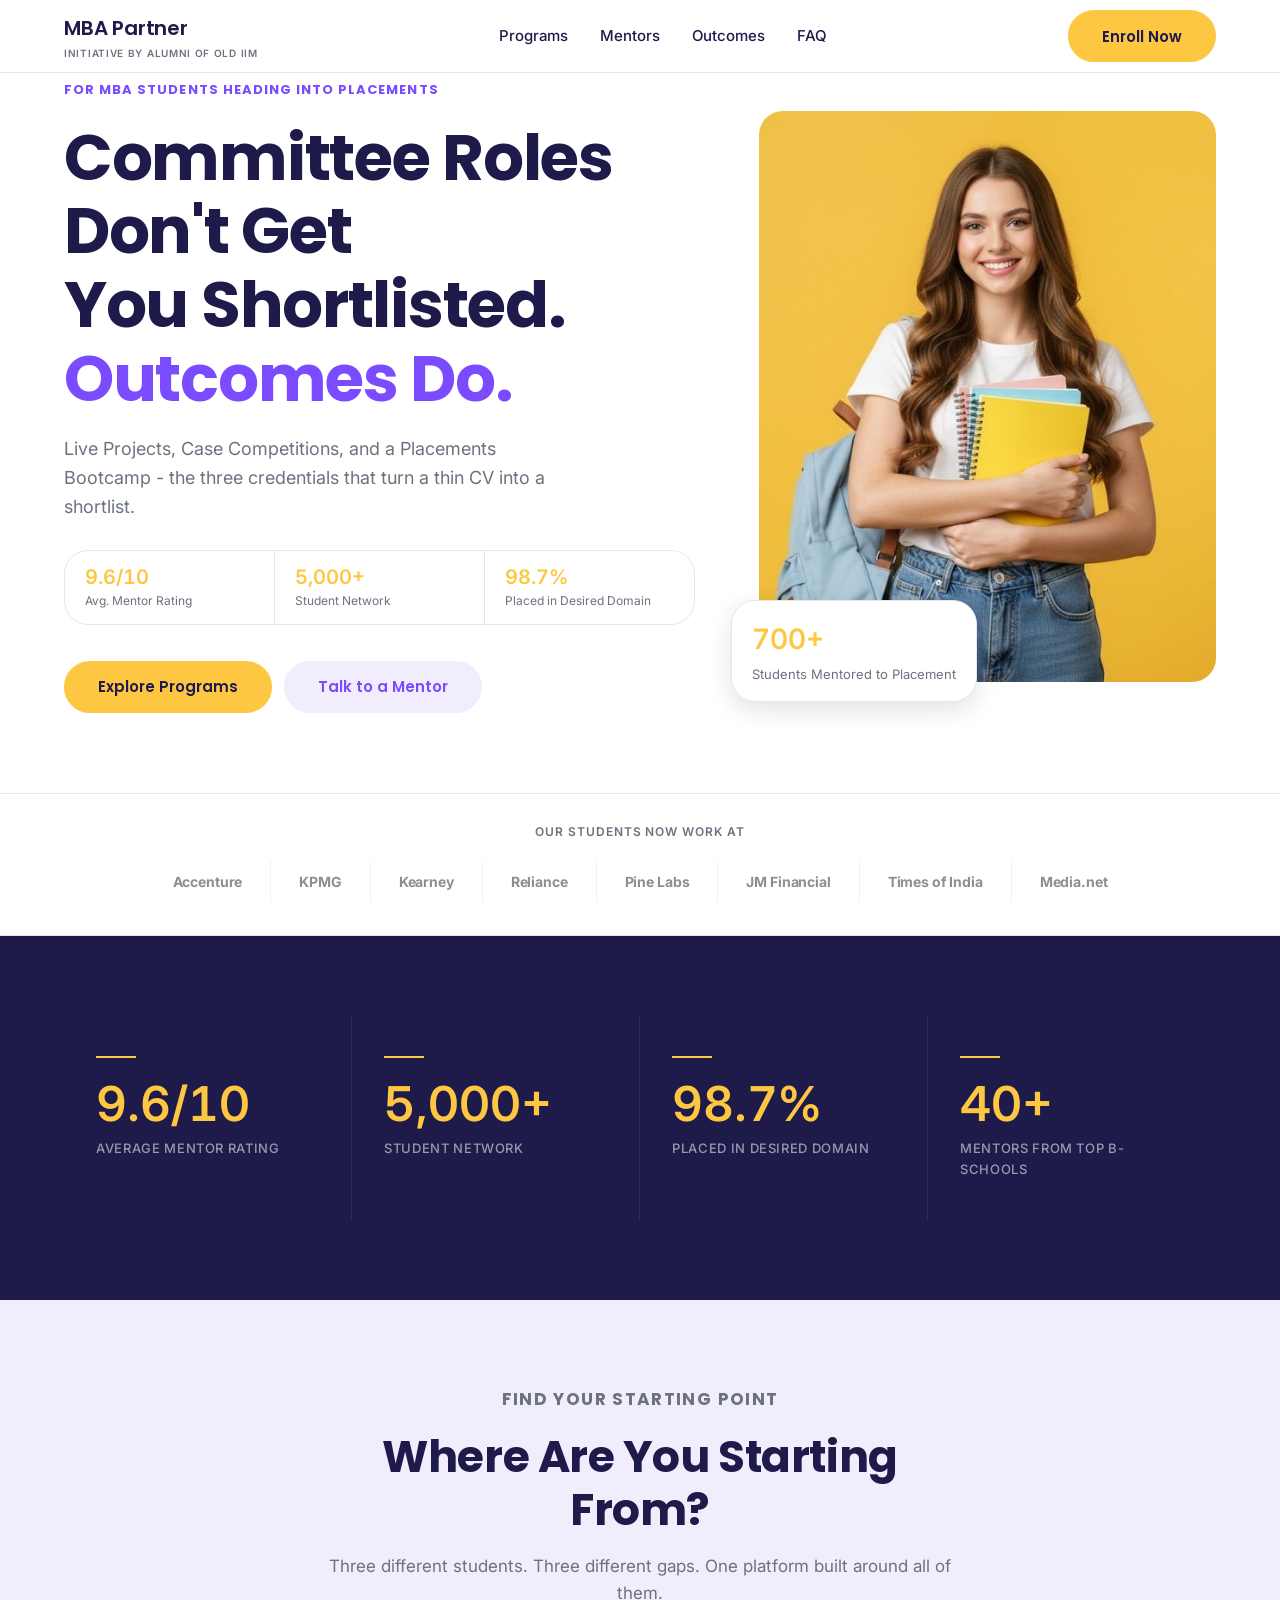
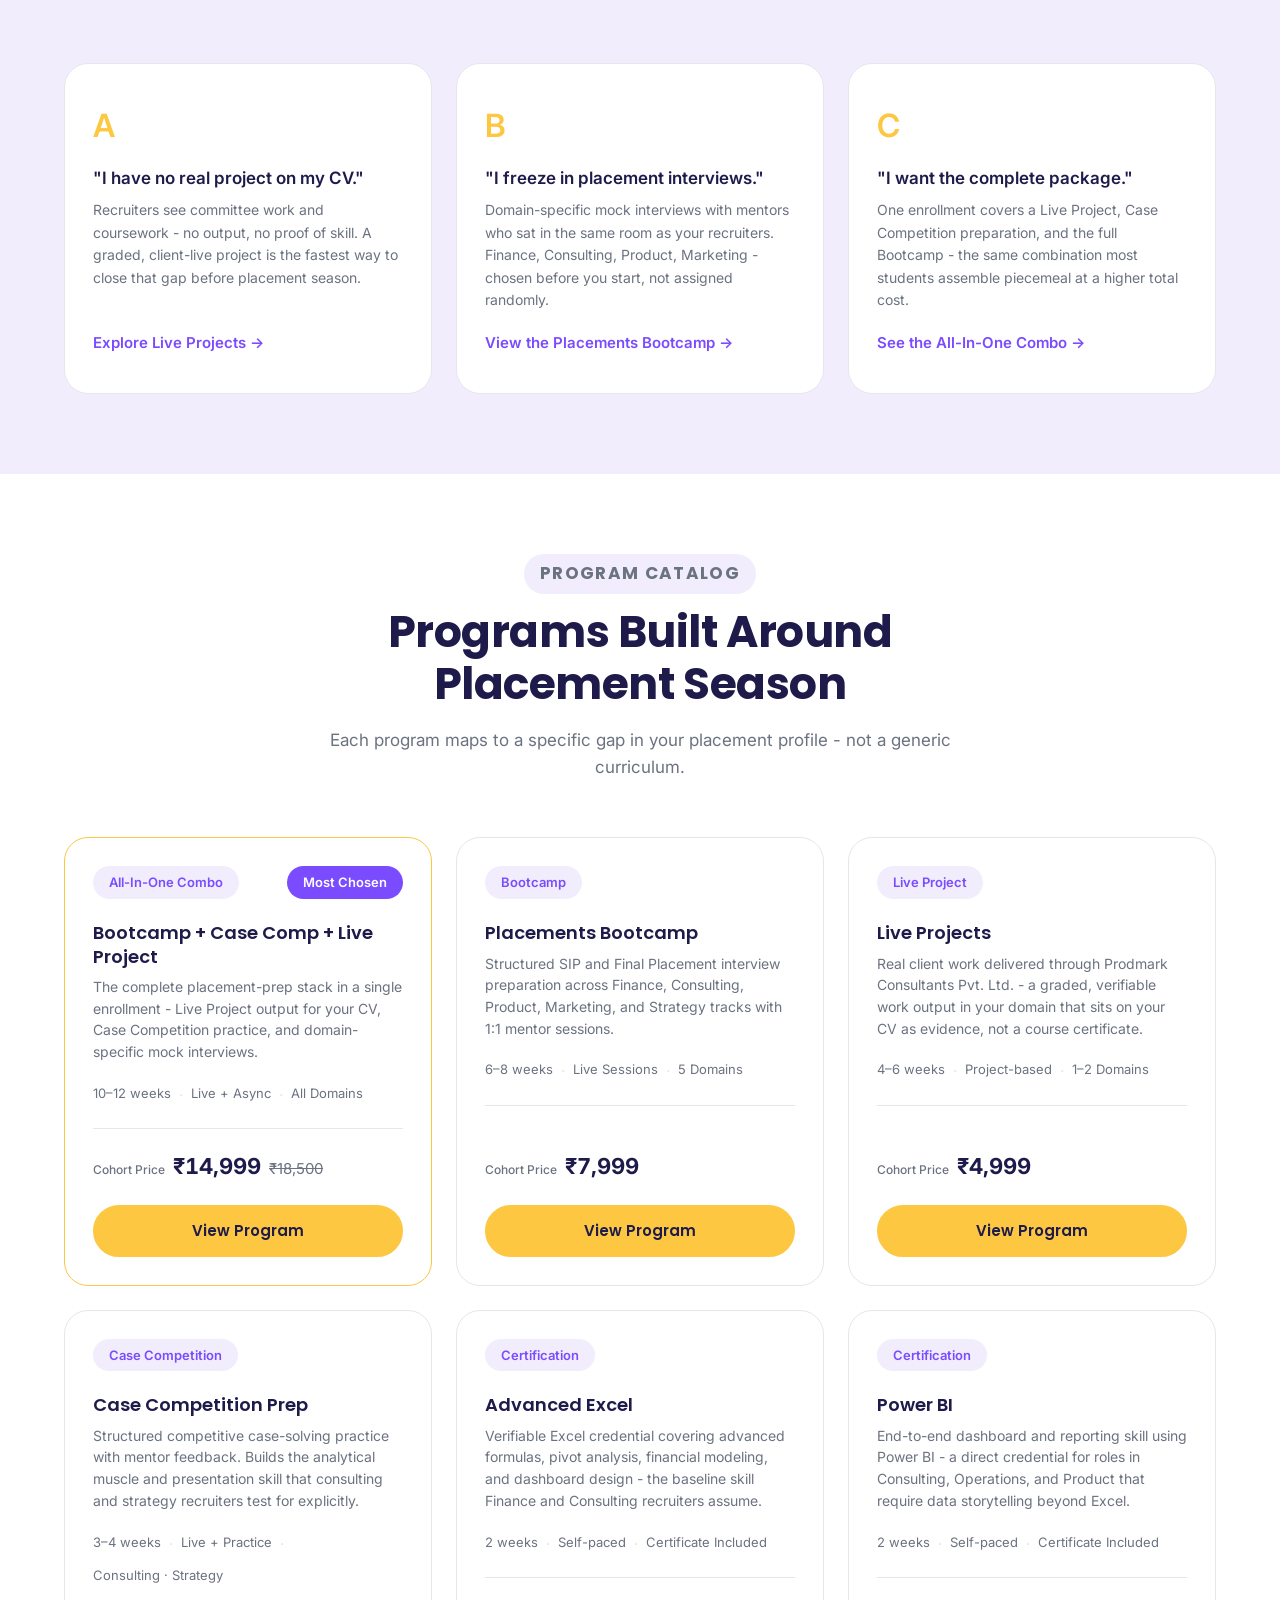
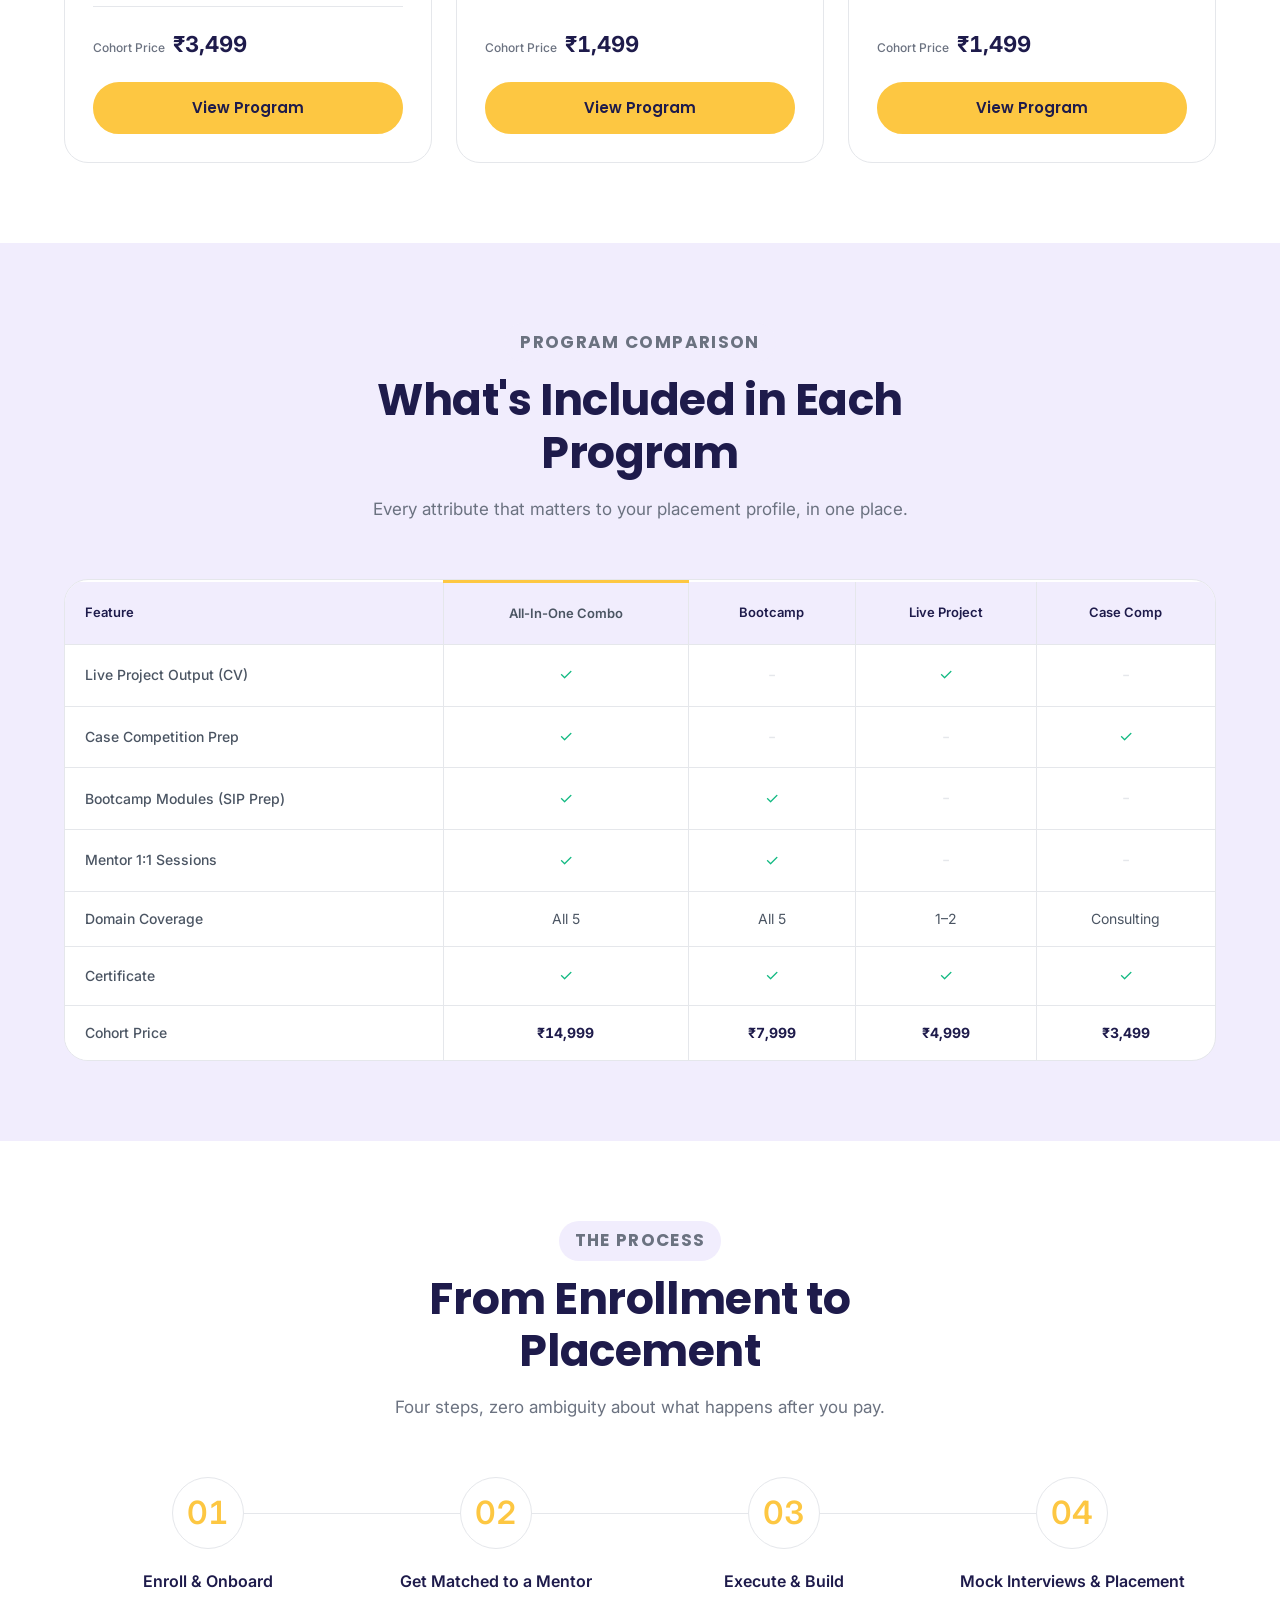
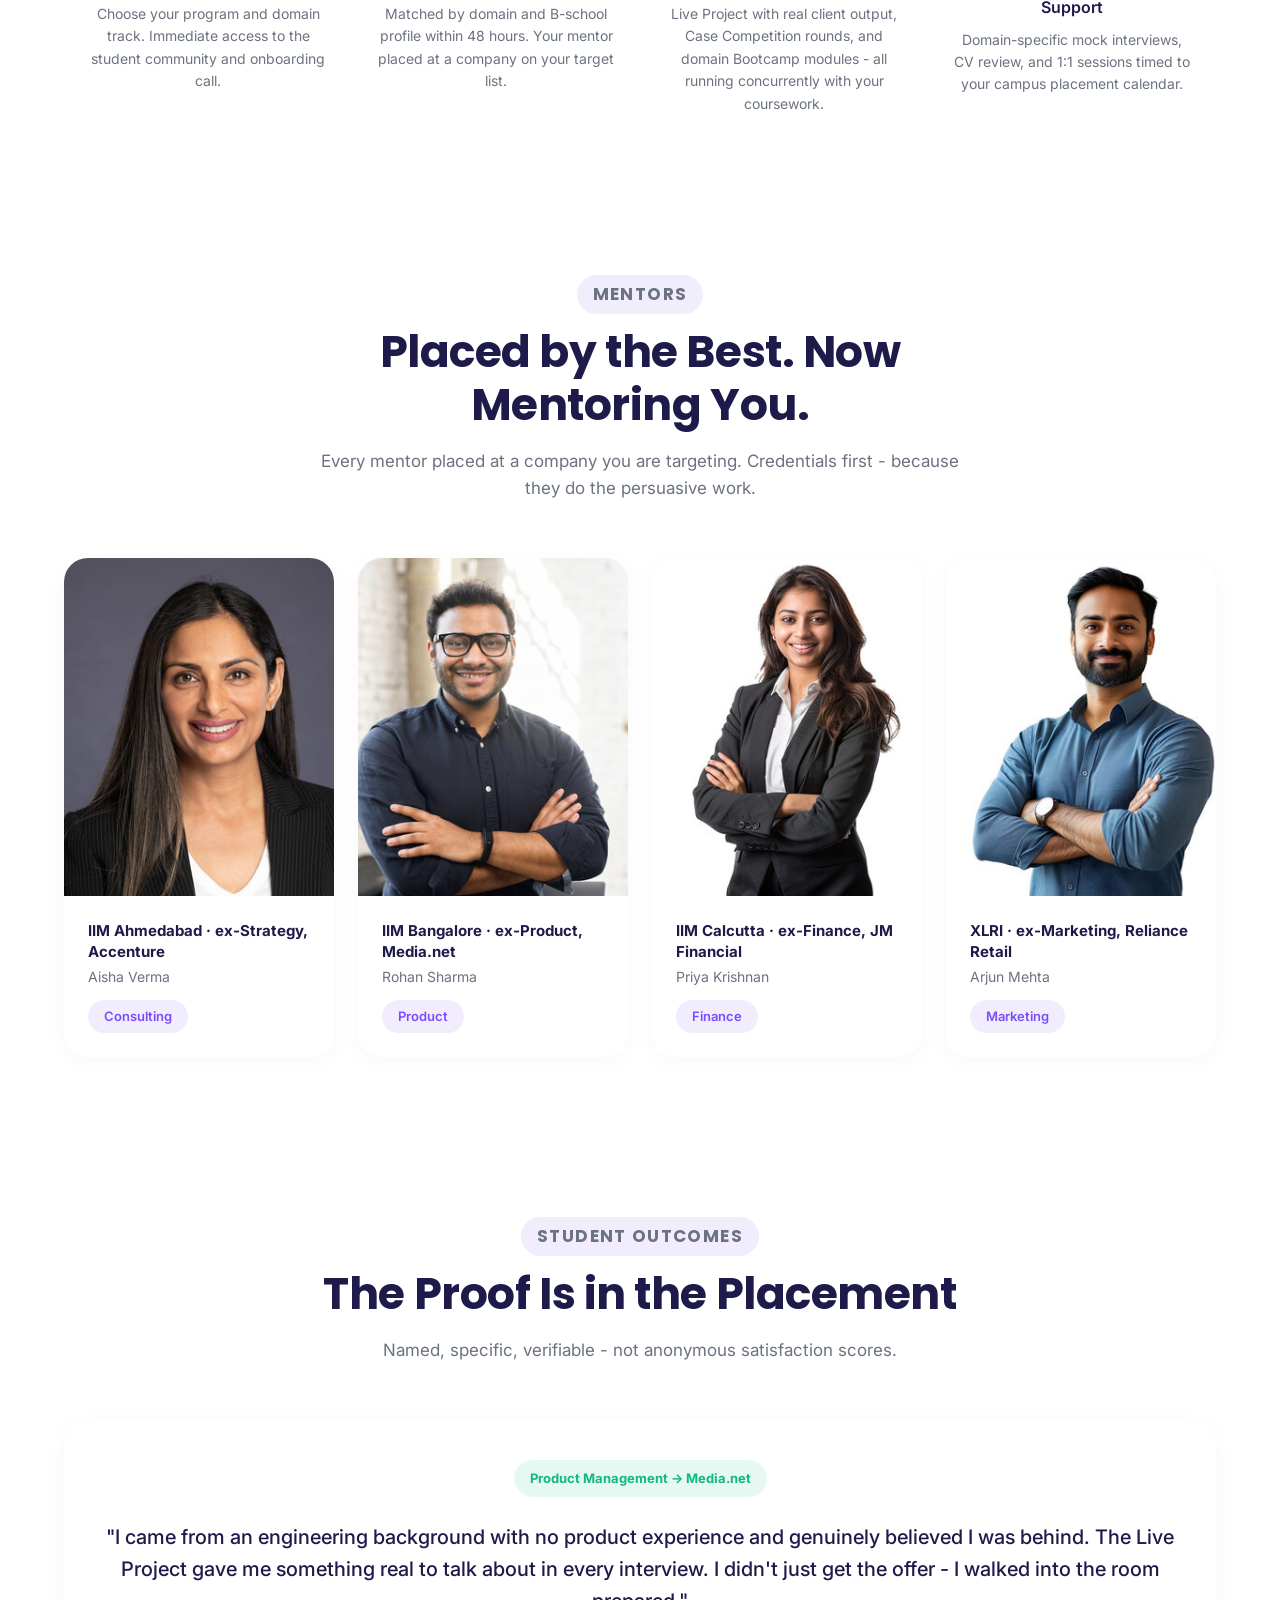
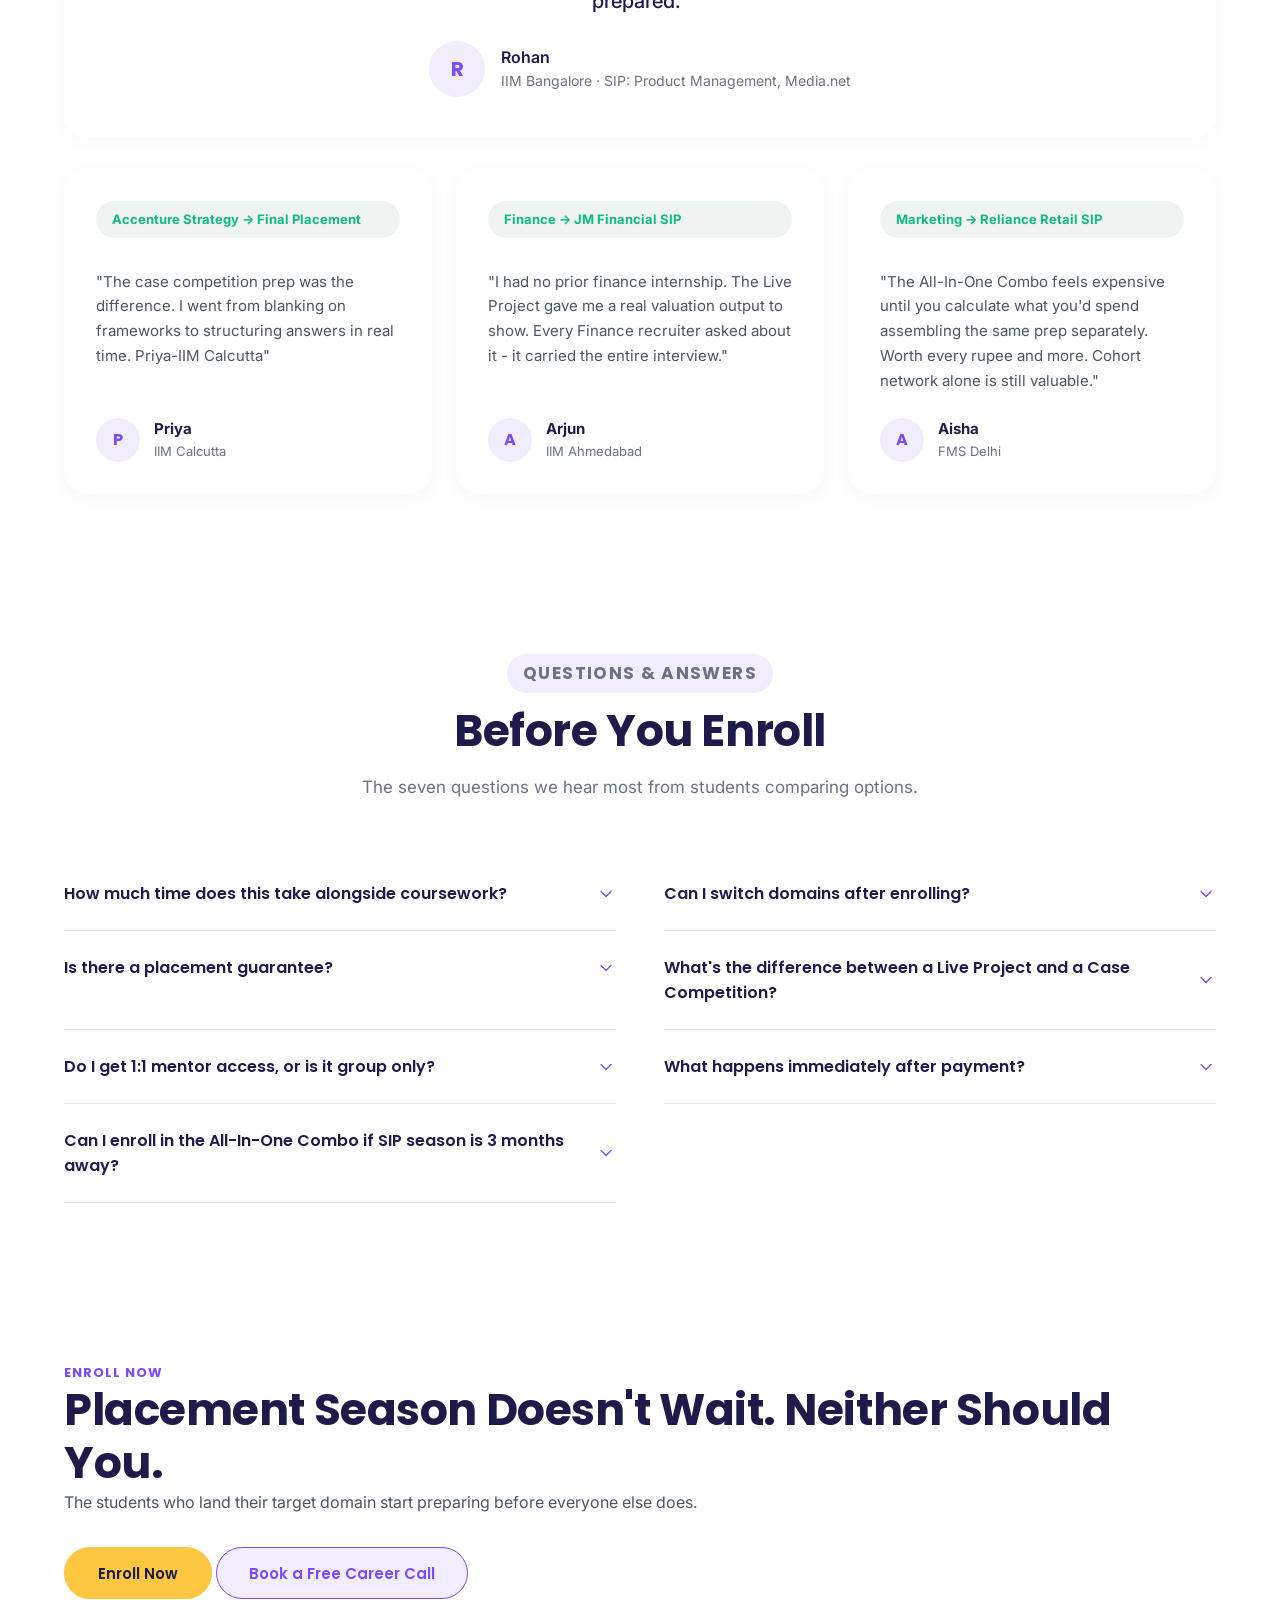
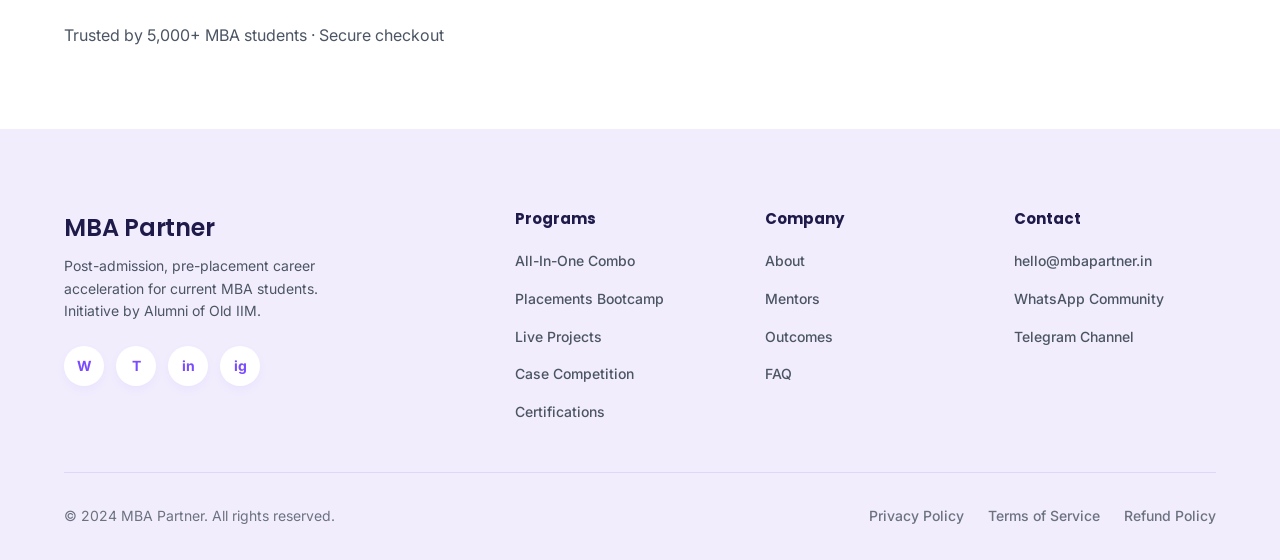
==== commit f9112c58: "chore: image addition" ====
--- a/index.html
+++ b/index.html
@@ -550,13 +550,7 @@
 
         <div class="hero-visual" aria-hidden="true">
           <div class="hero-img-wrap">
-            <div class="hero-img-placeholder">
-              <svg width="64" height="64" viewBox="0 0 64 64" fill="none" xmlns="http://www.w3.org/2000/svg">
-                <circle cx="32" cy="20" r="12" stroke="white" stroke-width="1.5"/>
-                <path d="M8 56c0-13.255 10.745-24 24-24s24 10.745 24 24" stroke="white" stroke-width="1.5" stroke-linecap="round"/>
-              </svg>
-              <p>Mentor &amp; Student<br/>Real Setting Photo</p>
-            </div>
+            <img src="image/mentor_student_session.jpg" alt="A mentor and student in a real setting discussing over a laptop" style="width: 100%; height: 100%; object-fit: cover;">
           </div>
           <div class="hero-proof-card">
             <div class="hero-proof-num">700+</div>
@@ -930,7 +924,7 @@
 
         <article class="mentor-card">
           <div class="mentor-photo">
-            <img src="aisha.jpg" alt="Aisha Verma">
+            <img src="image/aisha.jpg" alt="Aisha Verma">
           </div>
           <div class="mentor-info">
             <div class="mentor-credential">IIM Ahmedabad · ex-Strategy, Accenture</div>
@@ -941,7 +935,7 @@
 
         <article class="mentor-card">
           <div class="mentor-photo">
-            <img src="rohan.jpg" alt="Rohan Sharma">
+            <img src="image/rohan.jpg" alt="Rohan Sharma">
           </div>
           <div class="mentor-info">
             <div class="mentor-credential">IIM Bangalore · ex-Product, Media.net</div>
@@ -952,7 +946,7 @@
 
         <article class="mentor-card">
           <div class="mentor-photo">
-            <img src="Priya.jpg" alt="Priya Krishnan">
+            <img src="image/Priya.jpg" alt="Priya Krishnan">
           </div>
           <div class="mentor-info">
             <div class="mentor-credential">IIM Calcutta · ex-Finance, JM Financial</div>
@@ -963,7 +957,7 @@
 
         <article class="mentor-card">
           <div class="mentor-photo">
-            <img src="arjun.jpg" alt="Arjun Mehta">
+            <img src="image/arjun.jpg" alt="Arjun Mehta">
           </div>
           <div class="mentor-info">
             <div class="mentor-credential">XLRI · ex-Marketing, Reliance Retail</div>
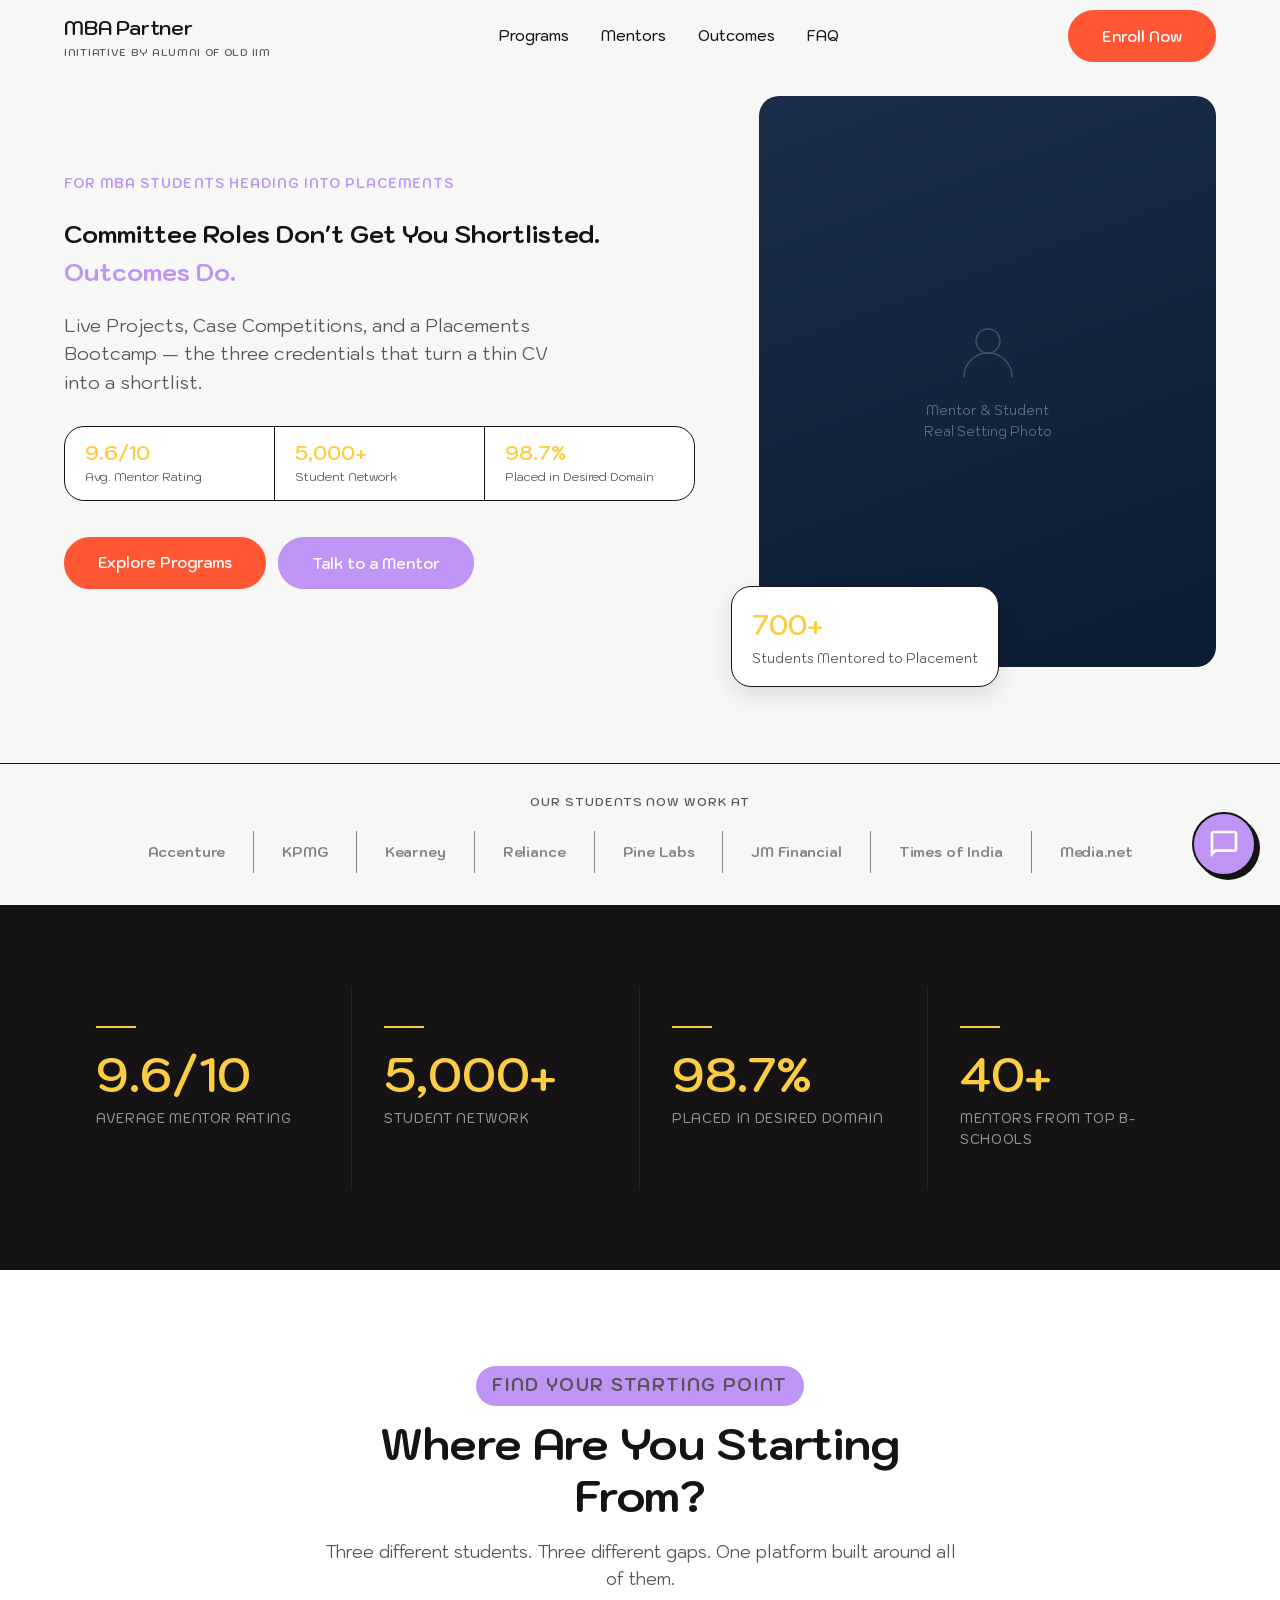
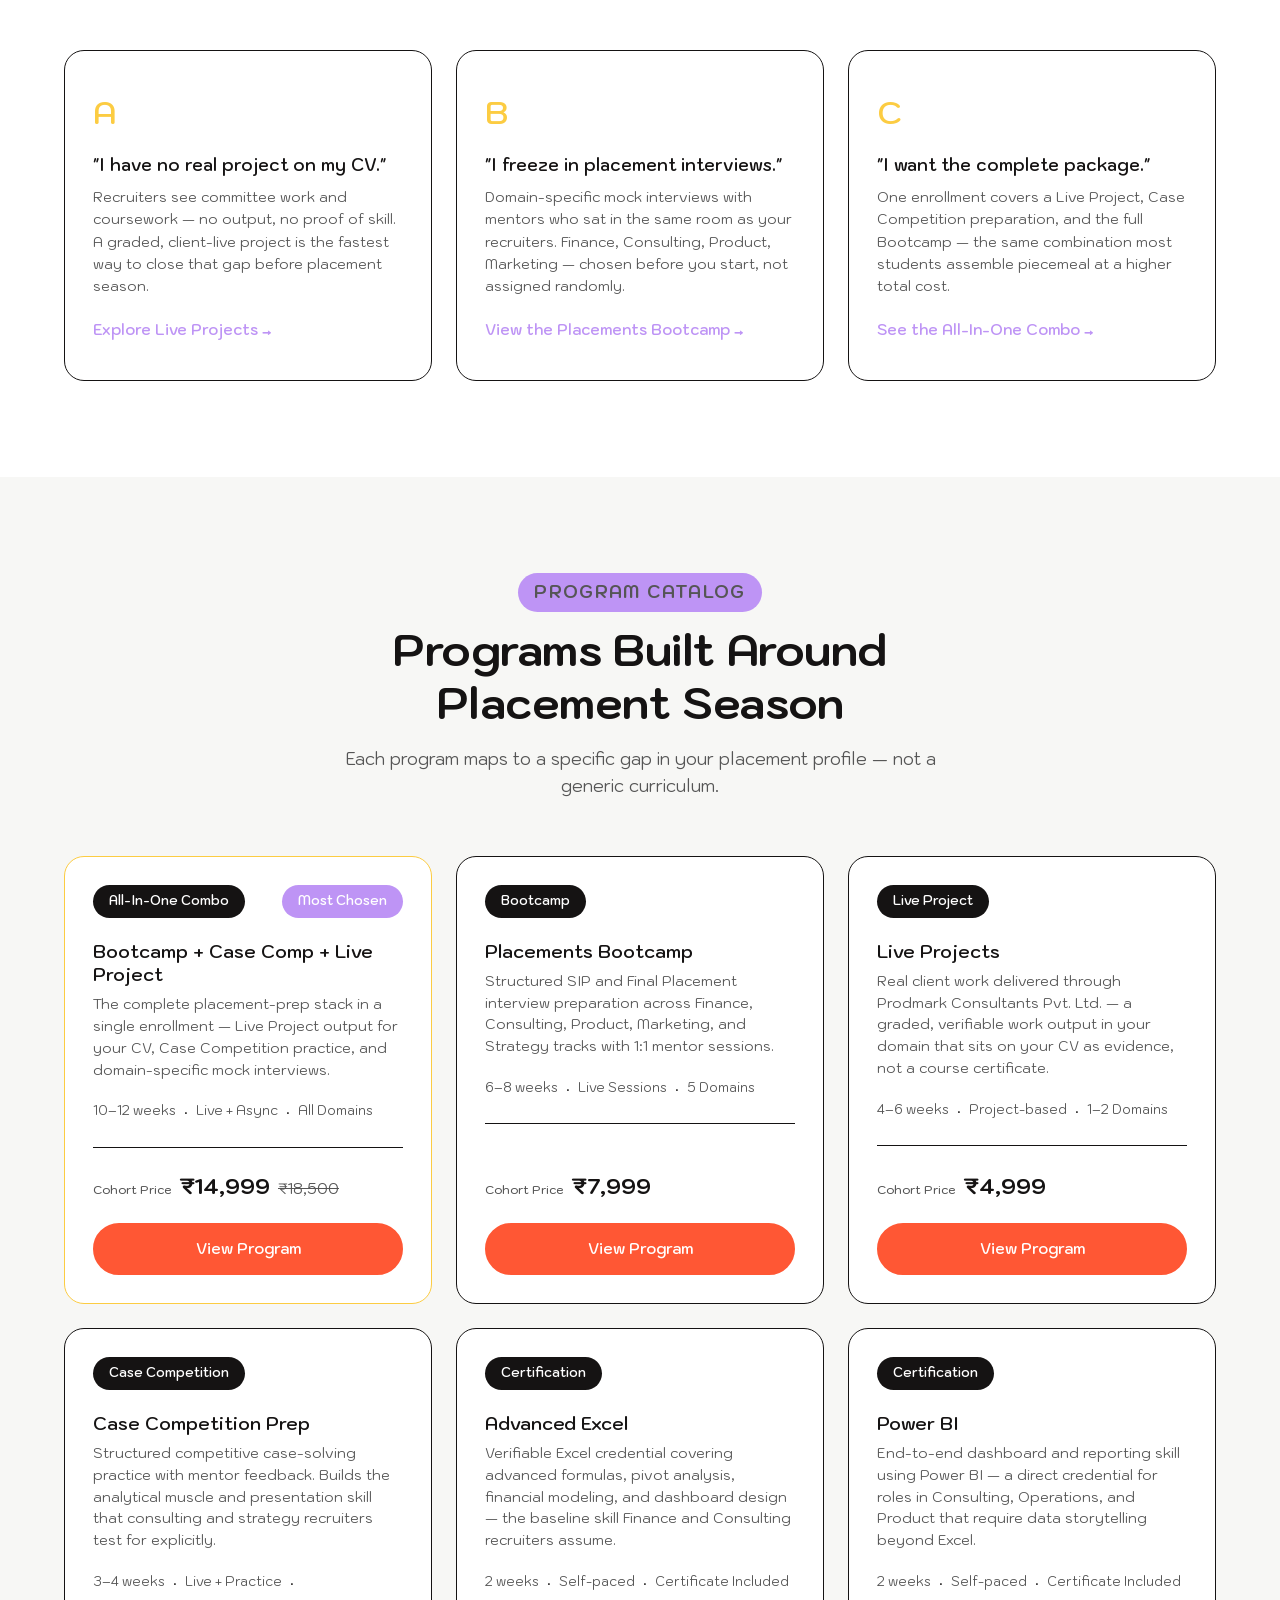
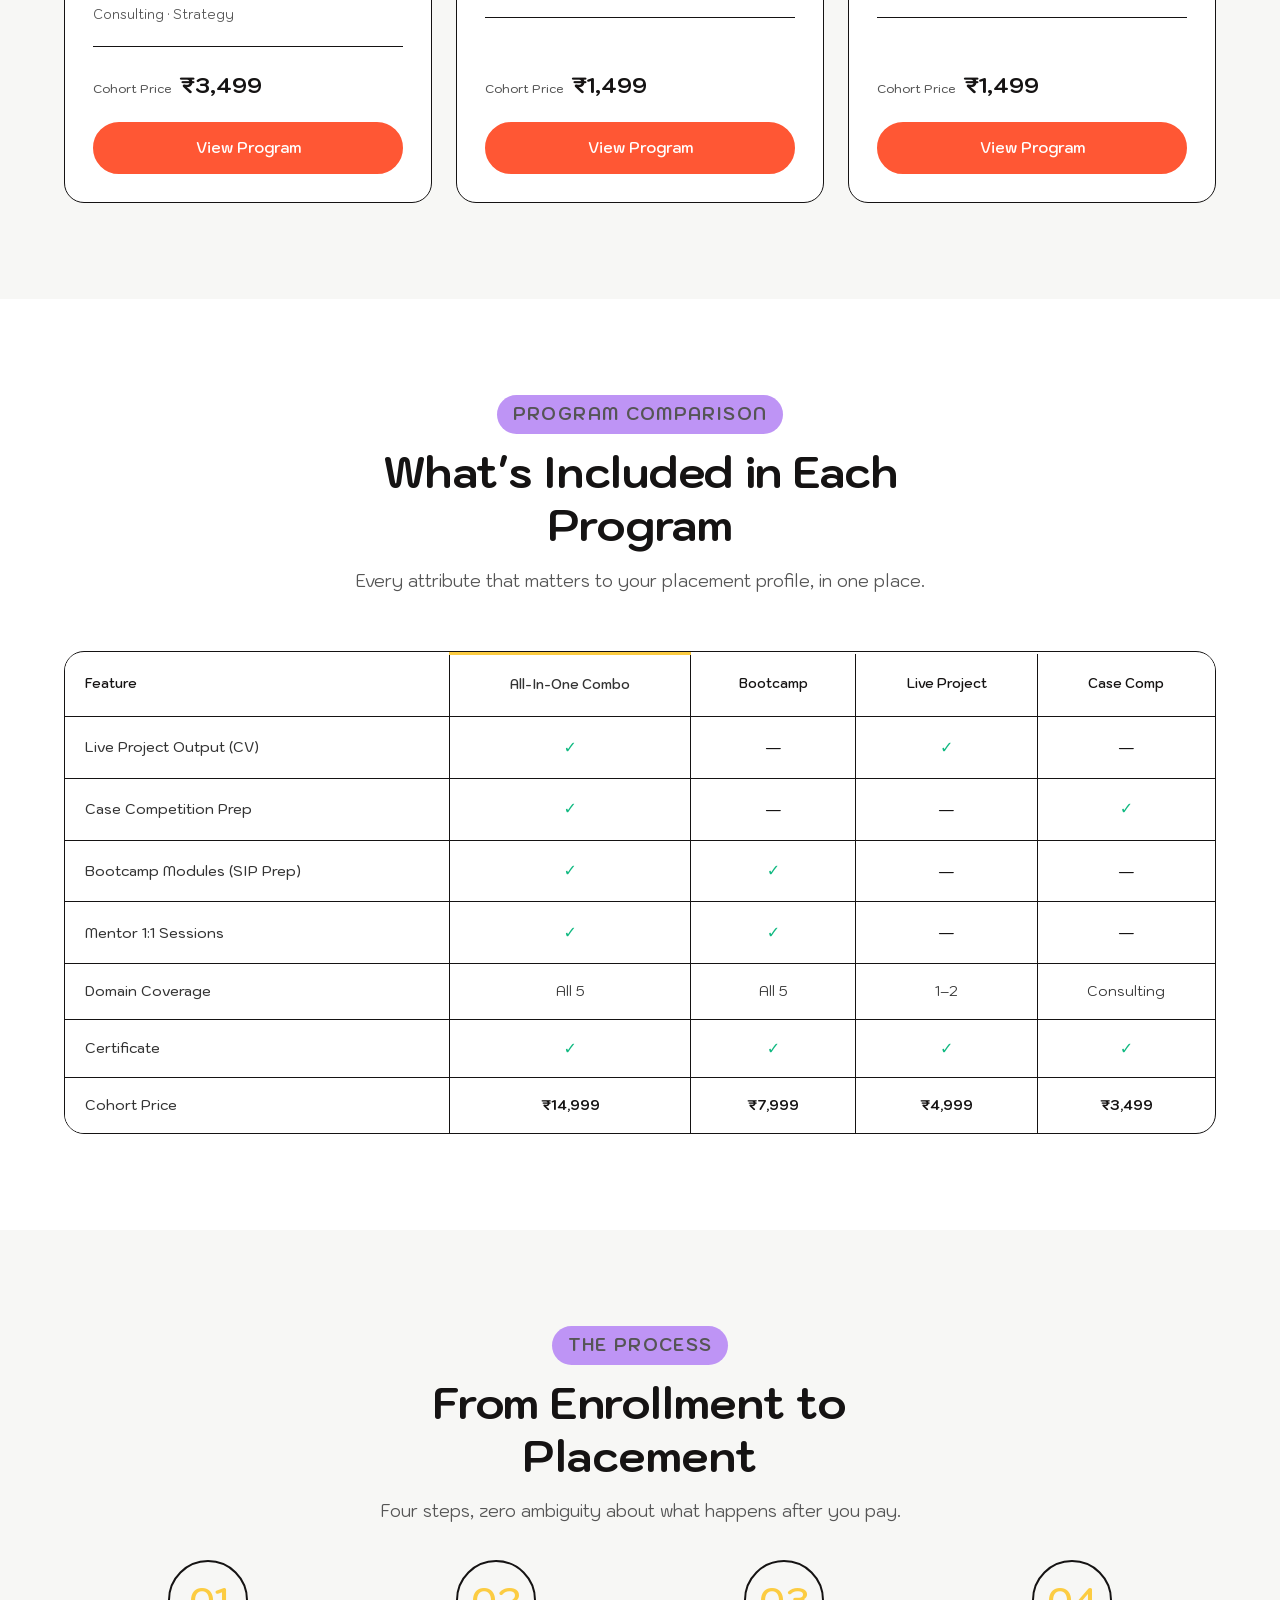
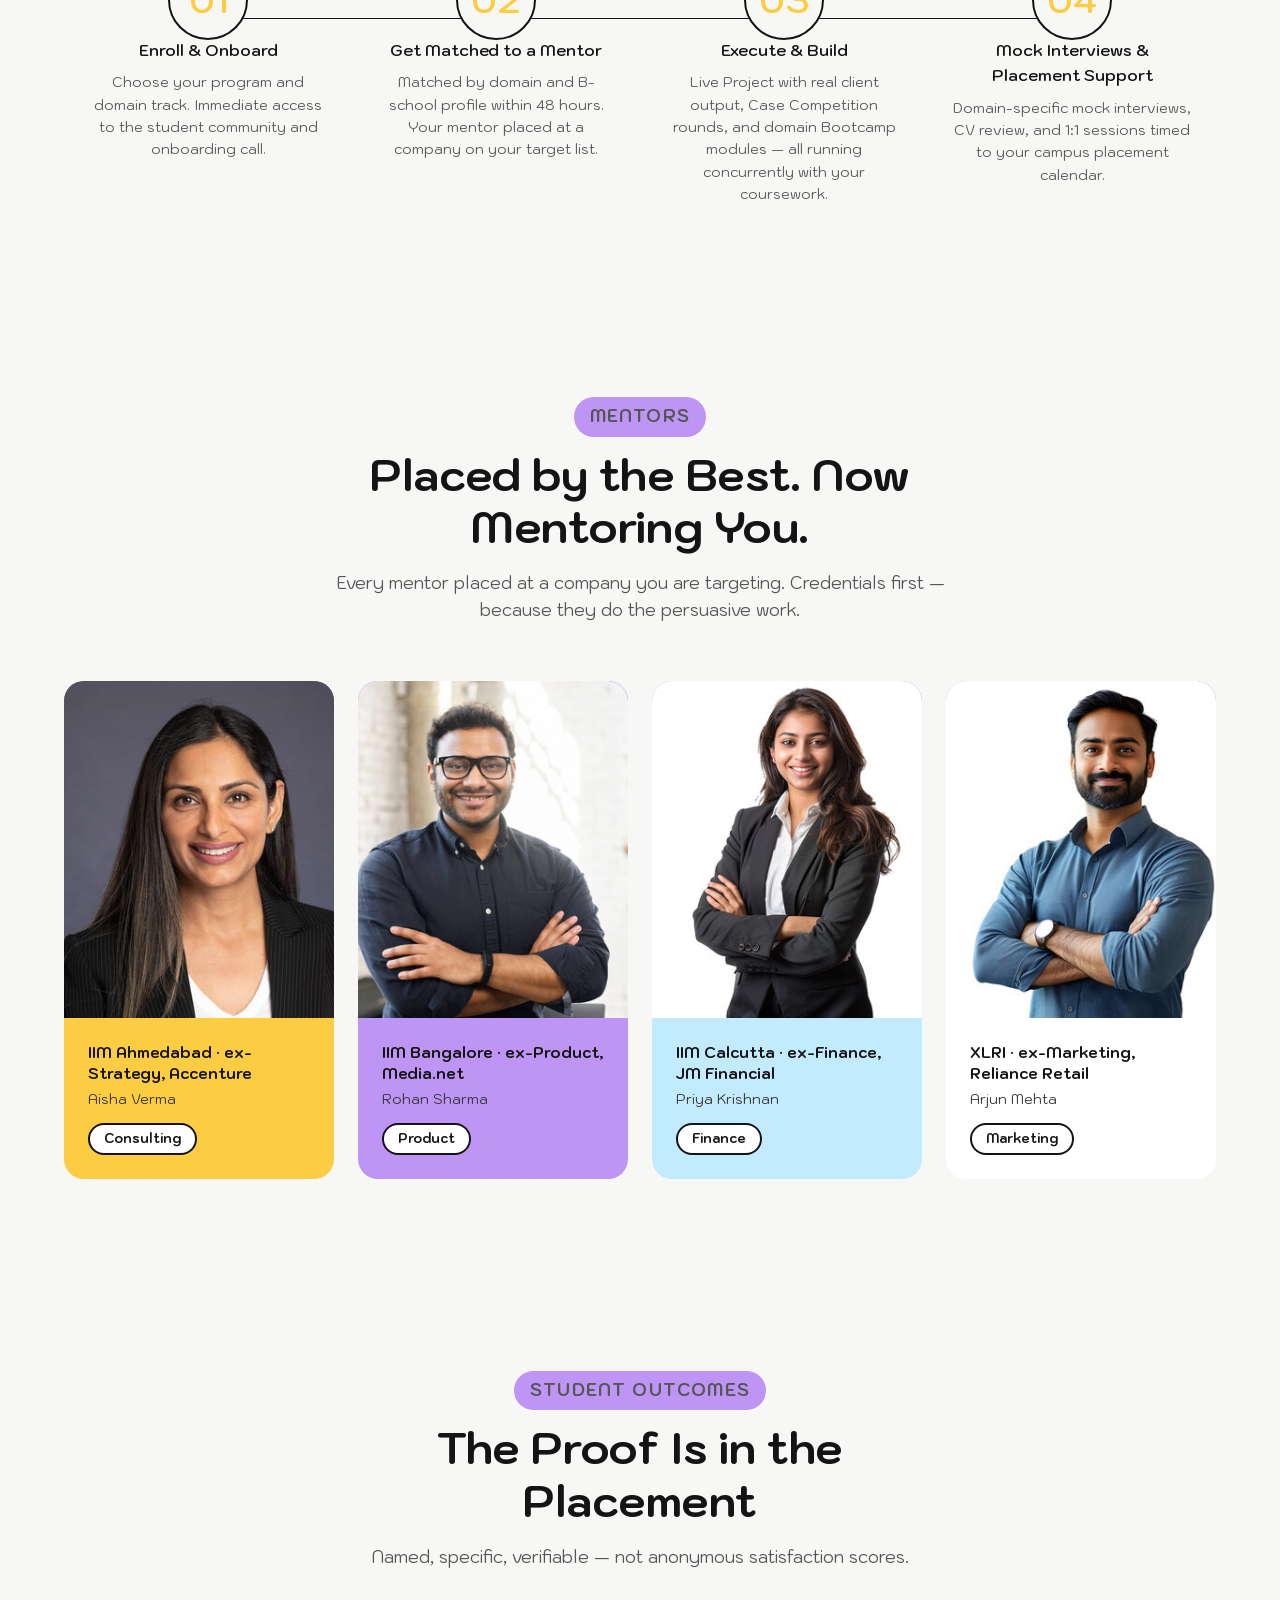
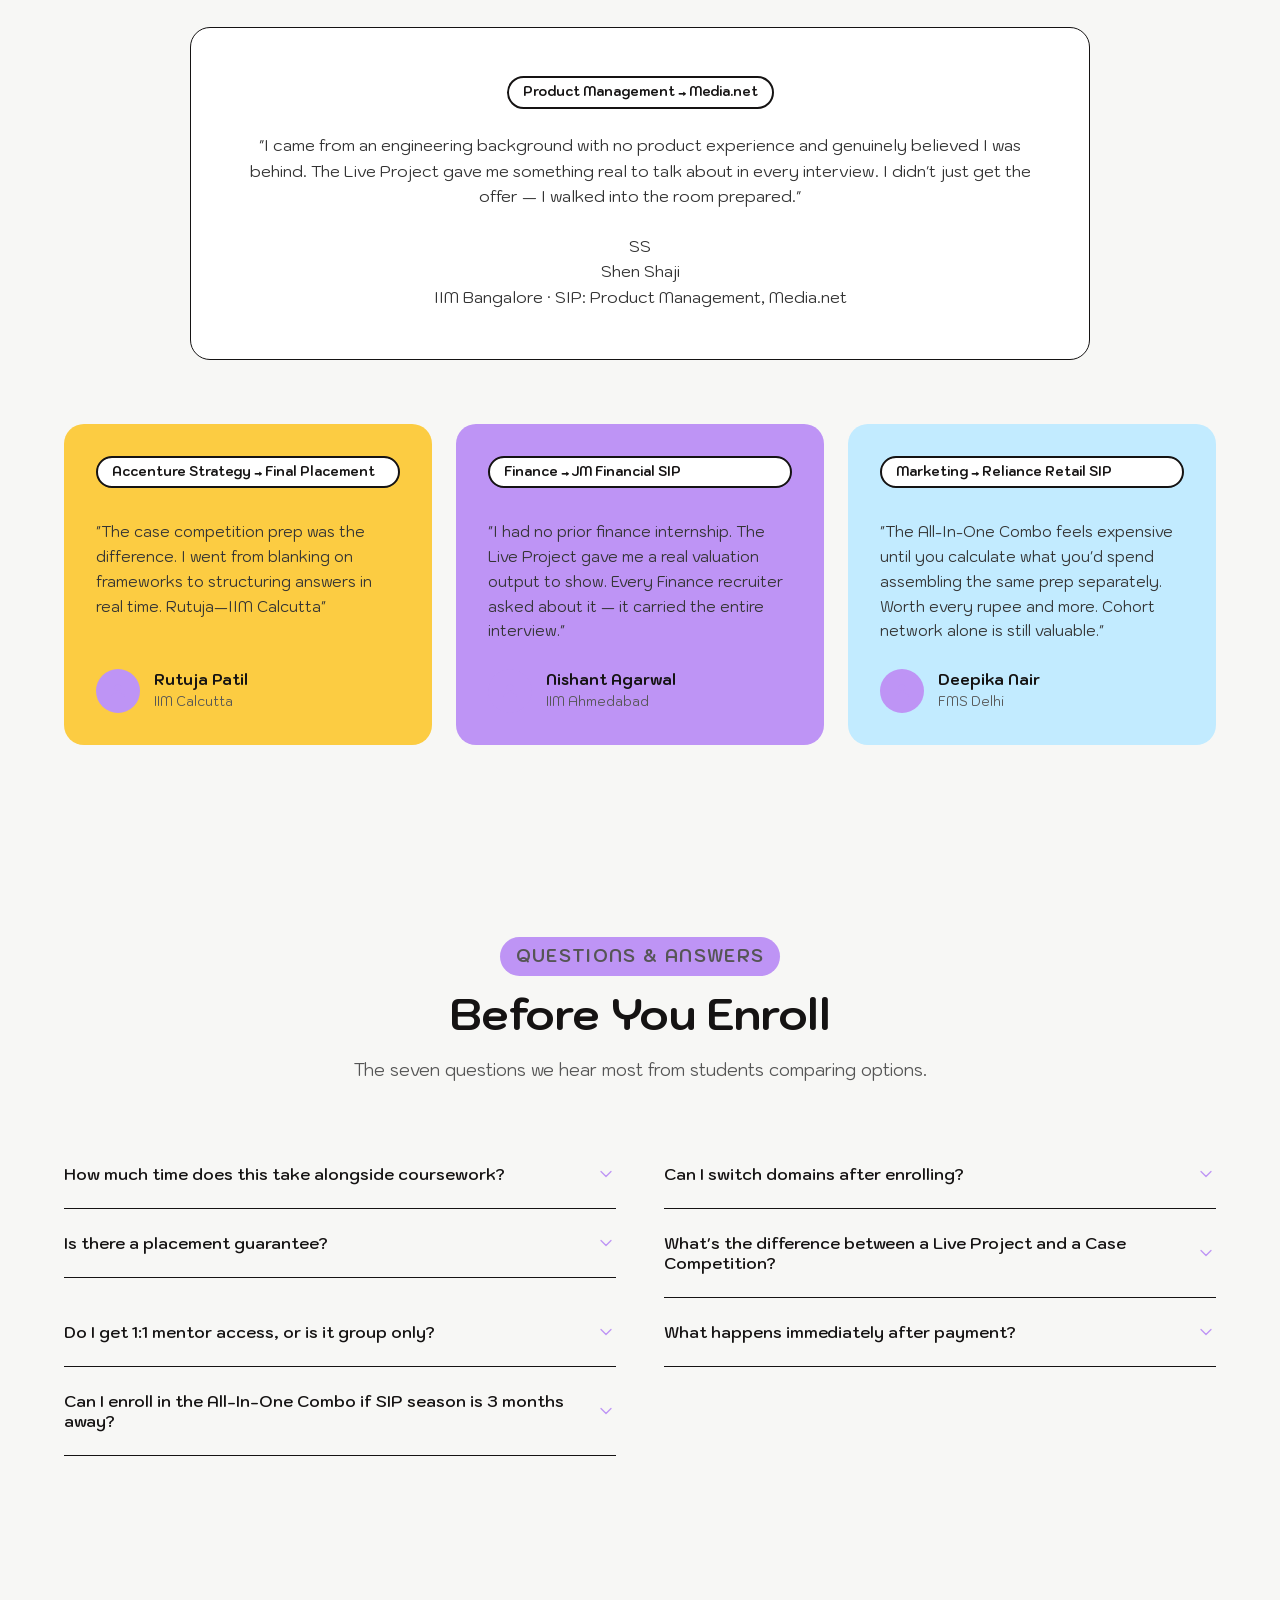
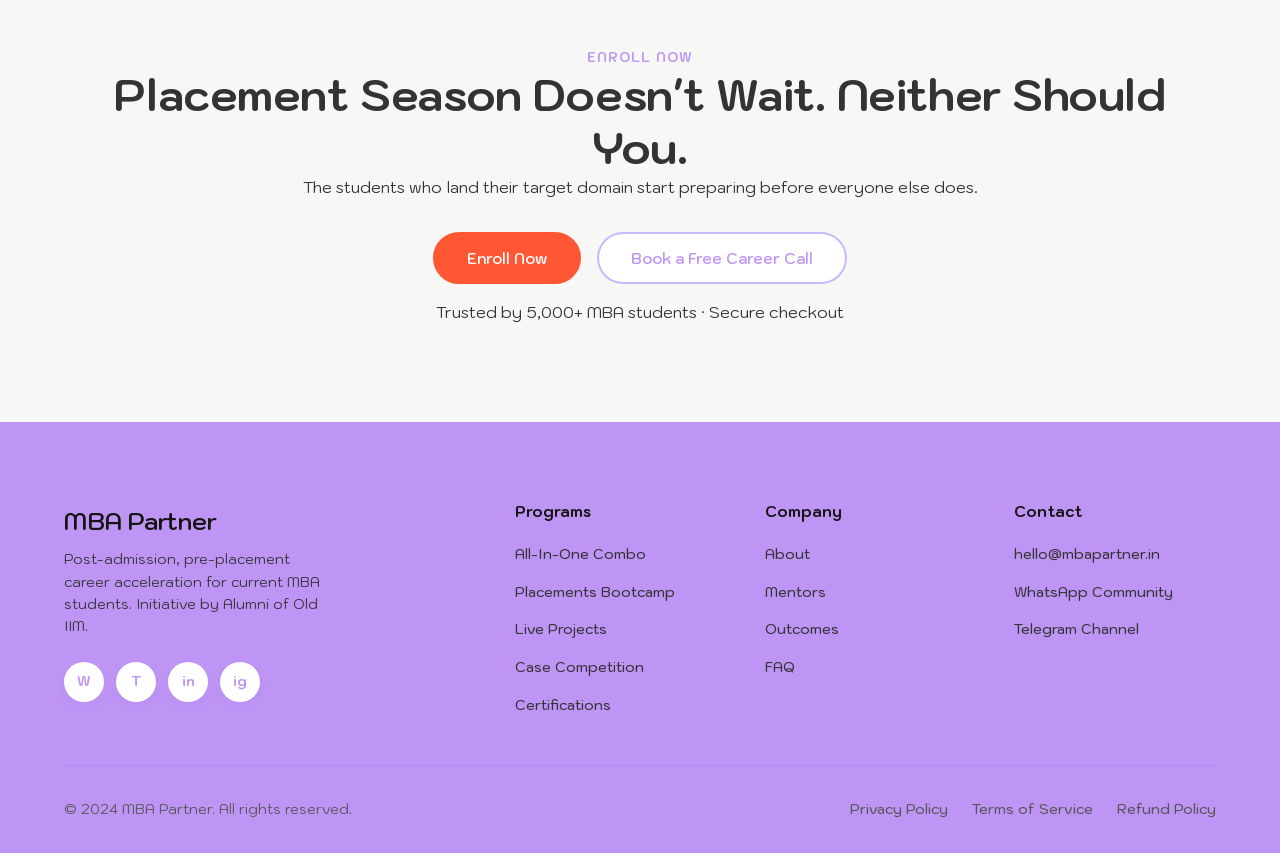
==== commit aed03f0a: "Fix UI layout gaps, align buttons, and update typography/spacing" ====
--- a/index.html
+++ b/index.html
@@ -3,22 +3,21 @@
 <head>
   <meta charset="UTF-8" />
   <meta name="viewport" content="width=device-width, initial-scale=1.0" />
-  <title>MBA Partner - Programs for MBA Placements</title>
+  <title>MBA Partner — Programs for MBA Placements</title>
   <meta name="description" content="MBA Partner helps current MBA students land Summer Internship Placements and Final Placements through Live Projects, Case Competitions, and a Placements Bootcamp. Founded by alumni of top IIMs." />
   <link rel="preconnect" href="https://fonts.googleapis.com" />
   <link rel="preconnect" href="https://fonts.gstatic.com" crossorigin />
-  <link href="https://fonts.googleapis.com/css2?family=Poppins:wght@400;500;600;700;800&family=Inter:wght@400;500;600;700&display=swap" rel="stylesheet" />
+  <link href="https://fonts.googleapis.com/css2?family=Kodchasan:wght@400;500;600;700&display=swap" rel="stylesheet" />
   <link rel="stylesheet" href="shared.css" />
 
   <style>
-    /* 01 - STICKY NAV
+    /* 01 — STICKY NAV
     ════════════════════════════════════════════════════════════════ */
     #nav {
       position: fixed;
       top: 0; left: 0; right: 0;
       z-index: 100;
-      background: var(--white);
-      box-shadow: 0 1px 0 var(--hairline);
+      background: transparent;
       transition: background 200ms ease, box-shadow 200ms ease;
     }
     #nav.scrolled {
@@ -76,7 +75,7 @@
     }
 
     /* ════════════════════════════════════════════════════════════════
-       02 - HERO
+       02 — HERO
     ════════════════════════════════════════════════════════════════ */
     .hero-section { background: var(--bg-main); }
     .hero-grid {
@@ -147,12 +146,6 @@
     .hero-img-placeholder svg { opacity: 0.2; }
     .hero-img-placeholder p { color: rgba(255,255,255,0.35); font-size: 13px; text-align: center; }
 
-    @keyframes floatCard {
-      0% { transform: translateY(0); }
-      50% { transform: translateY(-12px); }
-      100% { transform: translateY(0); }
-    }
-
     .hero-proof-card {
       position: absolute;
       bottom: -20px;
@@ -163,7 +156,6 @@
       padding: 16px 20px;
       box-shadow: 0 8px 24px rgba(11,27,51,0.12);
       min-width: 200px;
-      animation: floatCard 5s ease-in-out infinite;
     }
     .hero-proof-num {
       
@@ -175,7 +167,7 @@
     .hero-proof-label { font-size: 13px; color: var(--slate); margin-top: 2px; }
 
     /* ════════════════════════════════════════════════════════════════
-       03 - RECRUITER TRUST BAR
+       03 — RECRUITER TRUST BAR
     ════════════════════════════════════════════════════════════════ */
     .trust-bar {
       background: var(--navy-tint);
@@ -225,7 +217,7 @@
     }
 
     /* ════════════════════════════════════════════════════════════════
-       04 - OUTCOME METRICS BAND (dark)
+       04 — OUTCOME METRICS BAND (dark)
     ════════════════════════════════════════════════════════════════ */
     .metrics-band {
       background: var(--navy);
@@ -268,7 +260,7 @@
     }
 
     /* ════════════════════════════════════════════════════════════════
-       05 - GUIDED PATH FINDER
+       05 — GUIDED PATH FINDER
     ════════════════════════════════════════════════════════════════ */
     .path-finder-section { background: var(--bg-panel); }
     .section-header { text-align: center; max-width: 640px; margin: 0 auto 56px; }
@@ -289,7 +281,6 @@
       transition: transform var(--transition), box-shadow var(--transition);
       display: flex;
       flex-direction: column;
-      height: 100%;
     }
     .path-card:hover { transform: translateY(-2px); box-shadow: var(--shadow-hover); }
     .path-letter {
@@ -306,11 +297,10 @@
       margin-bottom: 10px;
       line-height: 1.3;
     }
-    .path-benefit { font-size: 14px; color: var(--slate); line-height: 1.6; margin-bottom: 20px; }
-    .path-card .text-link { margin-top: auto; align-self: flex-start; }
+    .path-benefit { font-size: 14px; color: var(--slate); line-height: 1.6; margin-bottom: 20px; flex-grow: 1; }
 
     /* ════════════════════════════════════════════════════════════════
-       06 - FEATURED PROGRAMS GRID
+       06 — FEATURED PROGRAMS GRID
     ════════════════════════════════════════════════════════════════ */
     .programs-section { background: var(--bg-main); }
     .programs-grid {
@@ -373,7 +363,7 @@
     .program-card .btn { width: 100%; }
 
     /* ════════════════════════════════════════════════════════════════
-       07 - COMPARISON TABLE
+       07 — COMPARISON TABLE
     ════════════════════════════════════════════════════════════════ */
     .comparison-section { background: var(--bg-panel); overflow: hidden; }
     .table-scroll-wrap {
@@ -429,7 +419,7 @@
     .price-cell { font-weight: 700; color: var(--navy); font-variant-numeric: tabular-nums; }
 
     /* ════════════════════════════════════════════════════════════════
-       08 - HOW IT WORKS
+       08 — HOW IT WORKS
     ════════════════════════════════════════════════════════════════ */
     .how-section { background: var(--bg-main); }
     .steps-container { position: relative; }
@@ -456,13 +446,12 @@
       z-index: 1;
     }
     .step-num {
-      font-size: 32px;
+      
+      font-size: 36px;
       font-weight: 600;
       color: var(--yellow);
       font-variant-numeric: tabular-nums;
-      line-height: 72px;
-      width: 72px;
-      height: 72px;
+      line-height: 1;
       margin-bottom: 20px;
       position: relative;
       display: inline-block;
@@ -470,25 +459,58 @@
     .step-num::after {
       content: '';
       display: block;
-      width: 100%;
-      height: 100%;
+      width: 80px;
+      height: 80px;
       border-radius: 50%;
       background: var(--bg-main);
-      border: 1px solid var(--hairline);
+      border: 2px solid var(--navy);
       position: absolute;
-      top: 0;
-      left: 0;
+      top: 50%;
+      left: 50%;
+      transform: translate(-50%, -50%);
       z-index: -1;
     }
     .step-title { font-size: 16px; font-weight: 600; color: var(--navy); margin-bottom: 8px; }
     .step-desc { font-size: 14px; color: var(--slate); line-height: 1.6; }
+
+    .featured-quote-wrap {
+      text-align: center;
+      background: var(--white);
+      border: 1px solid var(--hairline);
+      padding: 48px;
+      border-radius: var(--radius-card);
+      margin-bottom: 64px;
+      max-width: 900px;
+      margin-left: auto;
+      margin-right: auto;
+    }
+    .featured-quote-wrap .outcome-badge {
+      margin-bottom: 24px;
+    }
+    .featured-quote-wrap .quote-attribution {
+      justify-content: center;
+      margin-top: 24px;
+    }
+
+    .cta-band {
+      text-align: center;
+    }
+
+    .cta-band-buttons {
+      margin-top: 32px;
+      margin-bottom: 16px;
+      display: flex;
+      justify-content: center;
+      gap: 16px;
+    }
+
     </style>
 </head>
 
 <body>
 
   <!-- ══════════════════════════════════════════
-       01 - STICKY NAV
+       01 — STICKY NAV
   ══════════════════════════════════════════ -->
   <header id="nav" role="banner">
     <div class="container">
@@ -512,7 +534,7 @@
   </header>
 
   <!-- ══════════════════════════════════════════
-       02 - HERO
+       02 — HERO
   ══════════════════════════════════════════ -->
   <main>
   <section class="hero-section" aria-labelledby="hero-h1">
@@ -523,7 +545,7 @@
           <p class="eyebrow hero-eyebrow">For MBA Students Heading Into Placements</p>
           <h1 class="hero-h1" id="hero-h1">Committee Roles Don't Get You&nbsp;Shortlisted. <span class="text-purple">Outcomes Do.</span></h1>
           <p class="hero-sub">
-            Live Projects, Case Competitions, and a Placements Bootcamp - the three
+            Live Projects, Case Competitions, and a Placements Bootcamp — the three
             credentials that turn a thin CV into a shortlist.
           </p>
 
@@ -550,7 +572,13 @@
 
         <div class="hero-visual" aria-hidden="true">
           <div class="hero-img-wrap">
-            <img src="image/mentor_student_session.jpg" alt="A mentor and student in a real setting discussing over a laptop" style="width: 100%; height: 100%; object-fit: cover;">
+            <div class="hero-img-placeholder">
+              <svg width="64" height="64" viewBox="0 0 64 64" fill="none" xmlns="http://www.w3.org/2000/svg">
+                <circle cx="32" cy="20" r="12" stroke="white" stroke-width="1.5"/>
+                <path d="M8 56c0-13.255 10.745-24 24-24s24 10.745 24 24" stroke="white" stroke-width="1.5" stroke-linecap="round"/>
+              </svg>
+              <p>Mentor &amp; Student<br/>Real Setting Photo</p>
+            </div>
           </div>
           <div class="hero-proof-card">
             <div class="hero-proof-num">700+</div>
@@ -563,7 +591,7 @@
   </section>
 
   <!-- ══════════════════════════════════════════
-       03 - RECRUITER TRUST BAR
+       03 — RECRUITER TRUST BAR
   ══════════════════════════════════════════ -->
   <div class="trust-bar" aria-label="Recruiters our students work at">
     <div class="container">
@@ -582,7 +610,7 @@
   </div>
 
   <!-- ══════════════════════════════════════════
-       04 - OUTCOME METRICS BAND
+       04 — OUTCOME METRICS BAND
   ══════════════════════════════════════════ -->
   <section class="metrics-band" aria-label="Placement outcome statistics">
     <div class="container">
@@ -608,7 +636,7 @@
   </section>
 
   <!-- ══════════════════════════════════════════
-       05 - GUIDED PATH FINDER
+       05 — GUIDED PATH FINDER
   ══════════════════════════════════════════ -->
   <section class="path-finder-section" aria-labelledby="path-heading">
     <div class="container">
@@ -621,19 +649,19 @@
         <article class="path-card">
           <div class="path-letter">A</div>
           <div class="path-diagnosis">"I have no real project on my CV."</div>
-          <p class="path-benefit">Recruiters see committee work and coursework - no output, no proof of skill. A graded, client-live project is the fastest way to close that gap before placement season.</p>
+          <p class="path-benefit">Recruiters see committee work and coursework — no output, no proof of skill. A graded, client-live project is the fastest way to close that gap before placement season.</p>
           <a href="offering-live-project.html" class="text-link">Explore Live Projects →</a>
         </article>
         <article class="path-card">
           <div class="path-letter">B</div>
           <div class="path-diagnosis">"I freeze in placement interviews."</div>
-          <p class="path-benefit">Domain-specific mock interviews with mentors who sat in the same room as your recruiters. Finance, Consulting, Product, Marketing - chosen before you start, not assigned randomly.</p>
+          <p class="path-benefit">Domain-specific mock interviews with mentors who sat in the same room as your recruiters. Finance, Consulting, Product, Marketing — chosen before you start, not assigned randomly.</p>
           <a href="offering-bootcamp.html" class="text-link">View the Placements Bootcamp →</a>
         </article>
         <article class="path-card">
           <div class="path-letter">C</div>
           <div class="path-diagnosis">"I want the complete package."</div>
-          <p class="path-benefit">One enrollment covers a Live Project, Case Competition preparation, and the full Bootcamp - the same combination most students assemble piecemeal at a higher total cost.</p>
+          <p class="path-benefit">One enrollment covers a Live Project, Case Competition preparation, and the full Bootcamp — the same combination most students assemble piecemeal at a higher total cost.</p>
           <a href="offering-all-in-one.html" class="text-link">See the All-In-One Combo →</a>
         </article>
       </div>
@@ -641,14 +669,14 @@
   </section>
 
   <!-- ══════════════════════════════════════════
-       06 - FEATURED PROGRAMS GRID
+       06 — FEATURED PROGRAMS GRID
   ══════════════════════════════════════════ -->
   <section class="programs-section" id="programs" aria-labelledby="programs-heading">
     <div class="container">
       <div class="section-header">
         <p class="eyebrow">Program Catalog</p>
         <h2 id="programs-heading">Programs Built Around Placement Season</h2>
-        <p>Each program maps to a specific gap in your placement profile - not a generic curriculum.</p>
+        <p>Each program maps to a specific gap in your placement profile — not a generic curriculum.</p>
       </div>
       <div class="programs-grid">
 
@@ -659,7 +687,7 @@
             <span class="tag-most-chosen">Most Chosen</span>
           </div>
           <h3 class="program-name">Bootcamp + Case Comp + Live Project</h3>
-          <p class="program-outcome">The complete placement-prep stack in a single enrollment - Live Project output for your CV, Case Competition practice, and domain-specific mock interviews.</p>
+          <p class="program-outcome">The complete placement-prep stack in a single enrollment — Live Project output for your CV, Case Competition practice, and domain-specific mock interviews.</p>
           <div class="program-meta">
             <span class="meta-item">10–12 weeks</span>
             <span class="meta-dot">·</span>
@@ -702,7 +730,7 @@
             <span class="tag-category">Live Project</span>
           </div>
           <h3 class="program-name">Live Projects</h3>
-          <p class="program-outcome">Real client work delivered through Prodmark Consultants Pvt. Ltd. - a graded, verifiable work output in your domain that sits on your CV as evidence, not a course certificate.</p>
+          <p class="program-outcome">Real client work delivered through Prodmark Consultants Pvt. Ltd. — a graded, verifiable work output in your domain that sits on your CV as evidence, not a course certificate.</p>
           <div class="program-meta">
             <span class="meta-item">4–6 weeks</span>
             <span class="meta-dot">·</span>
@@ -744,7 +772,7 @@
             <span class="tag-category">Certification</span>
           </div>
           <h3 class="program-name">Advanced Excel</h3>
-          <p class="program-outcome">Verifiable Excel credential covering advanced formulas, pivot analysis, financial modeling, and dashboard design - the baseline skill Finance and Consulting recruiters assume.</p>
+          <p class="program-outcome">Verifiable Excel credential covering advanced formulas, pivot analysis, financial modeling, and dashboard design — the baseline skill Finance and Consulting recruiters assume.</p>
           <div class="program-meta">
             <span class="meta-item">2 weeks</span>
             <span class="meta-dot">·</span>
@@ -765,7 +793,7 @@
             <span class="tag-category">Certification</span>
           </div>
           <h3 class="program-name">Power BI</h3>
-          <p class="program-outcome">End-to-end dashboard and reporting skill using Power BI - a direct credential for roles in Consulting, Operations, and Product that require data storytelling beyond Excel.</p>
+          <p class="program-outcome">End-to-end dashboard and reporting skill using Power BI — a direct credential for roles in Consulting, Operations, and Product that require data storytelling beyond Excel.</p>
           <div class="program-meta">
             <span class="meta-item">2 weeks</span>
             <span class="meta-dot">·</span>
@@ -785,7 +813,7 @@
   </section>
 
   <!-- ══════════════════════════════════════════
-       07 - COMPARISON TABLE
+       07 — COMPARISON TABLE
   ══════════════════════════════════════════ -->
   <section class="comparison-section" aria-labelledby="comparison-heading">
     <div class="container">
@@ -810,30 +838,30 @@
             <tr>
               <td class="col-feature" scope="row">Live Project Output (CV)</td>
               <td><span class="check" aria-label="Included">✓</span></td>
-              <td><span class="dash" aria-label="Not included">-</span></td>
+              <td><span class="dash" aria-label="Not included">—</span></td>
               <td><span class="check" aria-label="Included">✓</span></td>
-              <td><span class="dash" aria-label="Not included">-</span></td>
+              <td><span class="dash" aria-label="Not included">—</span></td>
             </tr>
             <tr>
               <td class="col-feature" scope="row">Case Competition Prep</td>
               <td><span class="check" aria-label="Included">✓</span></td>
-              <td><span class="dash" aria-label="Not included">-</span></td>
-              <td><span class="dash" aria-label="Not included">-</span></td>
+              <td><span class="dash" aria-label="Not included">—</span></td>
+              <td><span class="dash" aria-label="Not included">—</span></td>
               <td><span class="check" aria-label="Included">✓</span></td>
             </tr>
             <tr>
               <td class="col-feature" scope="row">Bootcamp Modules (SIP Prep)</td>
               <td><span class="check" aria-label="Included">✓</span></td>
               <td><span class="check" aria-label="Included">✓</span></td>
-              <td><span class="dash" aria-label="Not included">-</span></td>
-              <td><span class="dash" aria-label="Not included">-</span></td>
+              <td><span class="dash" aria-label="Not included">—</span></td>
+              <td><span class="dash" aria-label="Not included">—</span></td>
             </tr>
             <tr>
               <td class="col-feature" scope="row">Mentor 1:1 Sessions</td>
               <td><span class="check" aria-label="Included">✓</span></td>
               <td><span class="check" aria-label="Included">✓</span></td>
-              <td><span class="dash" aria-label="Not included">-</span></td>
-              <td><span class="dash" aria-label="Not included">-</span></td>
+              <td><span class="dash" aria-label="Not included">—</span></td>
+              <td><span class="dash" aria-label="Not included">—</span></td>
             </tr>
             <tr>
               <td class="col-feature" scope="row">Domain Coverage</td>
@@ -866,7 +894,7 @@
   <style>.sr-only{position:absolute;width:1px;height:1px;padding:0;margin:-1px;overflow:hidden;clip:rect(0,0,0,0);white-space:nowrap;border-width:0}</style>
 
   <!-- ══════════════════════════════════════════
-       08 - HOW IT WORKS
+       08 — HOW IT WORKS
   ══════════════════════════════════════════ -->
   <section class="how-section" aria-labelledby="how-heading">
     <div class="container">
@@ -895,7 +923,7 @@
             <div class="step-num" aria-hidden="true">03</div>
             <div>
               <div class="step-title">Execute &amp; Build</div>
-              <p class="step-desc">Live Project with real client output, Case Competition rounds, and domain Bootcamp modules - all running concurrently with your coursework.</p>
+              <p class="step-desc">Live Project with real client output, Case Competition rounds, and domain Bootcamp modules — all running concurrently with your coursework.</p>
             </div>
           </div>
           <div class="step" role="listitem">
@@ -911,20 +939,20 @@
   </section>
 
   <!-- ══════════════════════════════════════════
-       09 - MENTOR CREDIBILITY WALL
+       09 — MENTOR CREDIBILITY WALL
   ══════════════════════════════════════════ -->
   <section class="mentors-section" id="mentors" aria-labelledby="mentors-heading">
     <div class="container">
       <div class="section-header">
         <p class="eyebrow">Mentors</p>
         <h2 id="mentors-heading">Placed by the Best. Now Mentoring You.</h2>
-        <p>Every mentor placed at a company you are targeting. Credentials first - because they do the persuasive work.</p>
+        <p>Every mentor placed at a company you are targeting. Credentials first — because they do the persuasive work.</p>
       </div>
       <div class="mentors-grid">
 
         <article class="mentor-card">
           <div class="mentor-photo">
-            <img src="image/aisha.jpg" alt="Aisha Verma">
+            <img src="image/aisha.jpg" alt="Aisha Verma" class="mentor-photo-placeholder" style="object-fit: cover; object-position: top;" />
           </div>
           <div class="mentor-info">
             <div class="mentor-credential">IIM Ahmedabad · ex-Strategy, Accenture</div>
@@ -935,7 +963,7 @@
 
         <article class="mentor-card">
           <div class="mentor-photo">
-            <img src="image/rohan.jpg" alt="Rohan Sharma">
+            <img src="image/rohan.jpg" alt="Rohan Sharma" class="mentor-photo-placeholder" style="object-fit: cover; object-position: top;" />
           </div>
           <div class="mentor-info">
             <div class="mentor-credential">IIM Bangalore · ex-Product, Media.net</div>
@@ -946,7 +974,7 @@
 
         <article class="mentor-card">
           <div class="mentor-photo">
-            <img src="image/Priya.jpg" alt="Priya Krishnan">
+            <img src="image/Priya.jpg" alt="Priya Krishnan" class="mentor-photo-placeholder" style="object-fit: cover; object-position: top;" />
           </div>
           <div class="mentor-info">
             <div class="mentor-credential">IIM Calcutta · ex-Finance, JM Financial</div>
@@ -957,7 +985,7 @@
 
         <article class="mentor-card">
           <div class="mentor-photo">
-            <img src="image/arjun.jpg" alt="Arjun Mehta">
+            <img src="image/arjun.jpg" alt="Arjun Mehta" class="mentor-photo-placeholder" style="object-fit: cover; object-position: top;" />
           </div>
           <div class="mentor-info">
             <div class="mentor-credential">XLRI · ex-Marketing, Reliance Retail</div>
@@ -971,29 +999,29 @@
   </section>
 
   <!-- ══════════════════════════════════════════
-       10 - STUDENT OUTCOME STORIES
+       10 — STUDENT OUTCOME STORIES
   ══════════════════════════════════════════ -->
   <section class="testimonials-section" id="testimonials" aria-labelledby="testimonials-heading">
     <div class="container">
       <div class="section-header">
         <p class="eyebrow">Student Outcomes</p>
         <h2 id="testimonials-heading">The Proof Is in the Placement</h2>
-        <p>Named, specific, verifiable - not anonymous satisfaction scores.</p>
-      </div>
-
-      <div class="featured-quote-wrap" aria-label="Featured student outcome" style="background: var(--white); border-radius: var(--radius-card); box-shadow: var(--shadow-card); padding: 40px; margin-bottom: 32px; text-align: center;">
-        <div class="outcome-badge" style="margin-bottom: 24px; display: inline-flex;">
+        <p>Named, specific, verifiable — not anonymous satisfaction scores.</p>
+      </div>
+
+      <div class="featured-quote-wrap" aria-label="Featured student outcome">
+        <div class="outcome-badge">
           <span class="outcome-badge-text">Product Management → Media.net</span>
         </div>
         <div class="quote-rule" aria-hidden="true"></div>
         <blockquote>
-          <p class="quote-text" style="font-size: 20px; font-weight: 500; color: var(--navy); line-height: 1.6; margin-bottom: 24px;">"I came from an engineering background with no product experience and genuinely believed I was behind. The Live Project gave me something real to talk about in every interview. I didn't just get the offer - I walked into the room prepared."</p>
+          <p class="quote-text">"I came from an engineering background with no product experience and genuinely believed I was behind. The Live Project gave me something real to talk about in every interview. I didn't just get the offer — I walked into the room prepared."</p>
         </blockquote>
-        <div class="quote-attribution" style="display: flex; align-items: center; justify-content: center; gap: 16px; text-align: left;">
-          <div class="testimonial-avatar" aria-hidden="true" style="width: 56px; height: 56px; font-size: 20px;">R</div>
+        <div class="quote-attribution">
+          <div class="quote-avatar" aria-hidden="true">SS</div>
           <div>
-            <div class="quote-author-name" style="font-weight: 600; color: var(--navy);">Rohan</div>
-            <div class="quote-author-institution" style="font-size: 14px; color: var(--slate);">IIM Bangalore · SIP: Product Management, Media.net</div>
+            <div class="quote-author-name">Shen Shaji</div>
+            <div class="quote-author-institution">IIM Bangalore · SIP: Product Management, Media.net</div>
           </div>
         </div>
       </div>
@@ -1001,48 +1029,54 @@
       <div class="testimonials-grid">
 
         <article class="testimonial-card">
-          <div class="outcome-badge" style="background:rgba(30,92,74,0.07);border-color:rgba(30,92,74,0.2)">
-            <span class="outcome-badge-text" style="color:var(--success)">Accenture Strategy → Final Placement</span>
+          <div class="outcome-badge">
+            <span class="outcome-badge-text">Accenture Strategy → Final Placement</span>
           </div>
           <blockquote>
-            <p class="testimonial-quote">"The case competition prep was the difference. I went from blanking on frameworks to structuring answers in real time. Priya-IIM Calcutta"</p>
+            <p class="testimonial-quote">"The case competition prep was the difference. I went from blanking on frameworks to structuring answers in real time. Rutuja—IIM Calcutta"</p>
           </blockquote>
           <div class="testimonial-author">
-            <div class="testimonial-avatar" aria-hidden="true">P</div>
+            <div class="testimonial-avatar" aria-hidden="true">
+              <svg viewBox="0 0 24 24" fill="currentColor" width="20" height="20"><path d="M12 12c2.21 0 4-1.79 4-4s-1.79-4-4-4-4 1.79-4 4 1.79 4 4 4zm0 2c-2.67 0-8 1.34-8 4v2h16v-2c0-2.66-5.33-4-8-4z"/></svg>
+            </div>
             <div>
-              <div class="testimonial-name">Priya</div>
+              <div class="testimonial-name">Rutuja Patil</div>
               <div class="testimonial-institution">IIM Calcutta</div>
             </div>
           </div>
         </article>
 
         <article class="testimonial-card">
-          <div class="outcome-badge" style="background:rgba(30,92,74,0.07);border-color:rgba(30,92,74,0.2)">
-            <span class="outcome-badge-text" style="color:var(--success)">Finance → JM Financial SIP</span>
+          <div class="outcome-badge">
+            <span class="outcome-badge-text">Finance → JM Financial SIP</span>
           </div>
           <blockquote>
-            <p class="testimonial-quote">"I had no prior finance internship. The Live Project gave me a real valuation output to show. Every Finance recruiter asked about it - it carried the entire interview."</p>
+            <p class="testimonial-quote">"I had no prior finance internship. The Live Project gave me a real valuation output to show. Every Finance recruiter asked about it — it carried the entire interview."</p>
           </blockquote>
           <div class="testimonial-author">
-            <div class="testimonial-avatar" aria-hidden="true">A</div>
+            <div class="testimonial-avatar" aria-hidden="true">
+              <svg viewBox="0 0 24 24" fill="currentColor" width="20" height="20"><path d="M12 12c2.21 0 4-1.79 4-4s-1.79-4-4-4-4 1.79-4 4 1.79 4 4 4zm0 2c-2.67 0-8 1.34-8 4v2h16v-2c0-2.66-5.33-4-8-4z"/></svg>
+            </div>
             <div>
-              <div class="testimonial-name">Arjun</div>
+              <div class="testimonial-name">Nishant Agarwal</div>
               <div class="testimonial-institution">IIM Ahmedabad</div>
             </div>
           </div>
         </article>
 
         <article class="testimonial-card">
-          <div class="outcome-badge" style="background:rgba(30,92,74,0.07);border-color:rgba(30,92,74,0.2)">
-            <span class="outcome-badge-text" style="color:var(--success)">Marketing → Reliance Retail SIP</span>
+          <div class="outcome-badge">
+            <span class="outcome-badge-text">Marketing → Reliance Retail SIP</span>
           </div>
           <blockquote>
             <p class="testimonial-quote">"The All-In-One Combo feels expensive until you calculate what you'd spend assembling the same prep separately. Worth every rupee and more. Cohort network alone is still valuable."</p>
           </blockquote>
           <div class="testimonial-author">
-            <div class="testimonial-avatar" aria-hidden="true">A</div>
+            <div class="testimonial-avatar" aria-hidden="true">
+              <svg viewBox="0 0 24 24" fill="currentColor" width="20" height="20"><path d="M12 12c2.21 0 4-1.79 4-4s-1.79-4-4-4-4 1.79-4 4 1.79 4 4 4zm0 2c-2.67 0-8 1.34-8 4v2h16v-2c0-2.66-5.33-4-8-4z"/></svg>
+            </div>
             <div>
-              <div class="testimonial-name">Aisha</div>
+              <div class="testimonial-name">Deepika Nair</div>
               <div class="testimonial-institution">FMS Delhi</div>
             </div>
           </div>
@@ -1053,7 +1087,7 @@
   </section>
 
   <!-- ══════════════════════════════════════════
-       11 - FAQ ACCORDION
+       11 — FAQ ACCORDION
   ══════════════════════════════════════════ -->
   <section class="faq-section" id="faq" aria-labelledby="faq-heading">
     <div class="container">
@@ -1063,12 +1097,13 @@
         <p>The seven questions we hear most from students comparing options.</p>
       </div>
       <div class="faq-grid">
+
           <div class="faq-item">
             <button class="faq-question" aria-expanded="false">
               How much time does this take alongside coursework?
               <svg class="faq-chevron" viewBox="0 0 24 24" fill="none" stroke="currentColor" stroke-width="1.5" stroke-linecap="round" stroke-linejoin="round" aria-hidden="true"><polyline points="6 9 12 15 18 9"/></svg>
             </button>
-            <div class="faq-answer">The Live Project requires 6–10 hours per week for 4–6 weeks. Bootcamp sessions are scheduled around your academic calendar - typically evenings and weekends. The All-In-One Combo is designed to run concurrently, not consecutively, so total additional time per week stays under 12 hours at peak.</div>
+            <div class="faq-answer">The Live Project requires 6–10 hours per week for 4–6 weeks. Bootcamp sessions are scheduled around your academic calendar — typically evenings and weekends. The All-In-One Combo is designed to run concurrently, not consecutively, so total additional time per week stays under 12 hours at peak.</div>
           </div>
 
           <div class="faq-item">
@@ -1076,7 +1111,7 @@
               Can I switch domains after enrolling?
               <svg class="faq-chevron" viewBox="0 0 24 24" fill="none" stroke="currentColor" stroke-width="1.5" stroke-linecap="round" stroke-linejoin="round" aria-hidden="true"><polyline points="6 9 12 15 18 9"/></svg>
             </button>
-            <div class="faq-answer">For the Bootcamp and Live Project, domain selection is confirmed at enrollment because mentor matching and project allocation are immediate. If your placement strategy shifts before the cohort starts, contact us directly - switches are handled case by case within the first 72 hours.</div>
+            <div class="faq-answer">For the Bootcamp and Live Project, domain selection is confirmed at enrollment because mentor matching and project allocation are immediate. If your placement strategy shifts before the cohort starts, contact us directly — switches are handled case by case within the first 72 hours.</div>
           </div>
 
           <div class="faq-item">
@@ -1084,7 +1119,7 @@
               Is there a placement guarantee?
               <svg class="faq-chevron" viewBox="0 0 24 24" fill="none" stroke="currentColor" stroke-width="1.5" stroke-linecap="round" stroke-linejoin="round" aria-hidden="true"><polyline points="6 9 12 15 18 9"/></svg>
             </button>
-            <div class="faq-answer">We do not make a placement guarantee - any platform that does is misrepresenting how campus placements work. What the 98.7% figure reflects is the proportion of our students who landed a role in their chosen domain (not just any offer). The outcome depends on your effort, your college's placement process, and your cohort year's market - all outside our control. Our job is to make sure preparation isn't the reason you don't get shortlisted.</div>
+            <div class="faq-answer">We do not make a placement guarantee — any platform that does is misrepresenting how campus placements work. What the 98.7% figure reflects is the proportion of our students who landed a role in their chosen domain (not just any offer). The outcome depends on your effort, your college's placement process, and your cohort year's market — all outside our control. Our job is to make sure preparation isn't the reason you don't get shortlisted.</div>
           </div>
 
           <div class="faq-item">
@@ -1092,7 +1127,7 @@
               What's the difference between a Live Project and a Case Competition?
               <svg class="faq-chevron" viewBox="0 0 24 24" fill="none" stroke="currentColor" stroke-width="1.5" stroke-linecap="round" stroke-linejoin="round" aria-hidden="true"><polyline points="6 9 12 15 18 9"/></svg>
             </button>
-            <div class="faq-answer">A Live Project is a real client engagement with a verifiable output (a deliverable you can show on your CV and discuss in interviews). A Case Competition is structured practice - high-pressure, time-limited problem solving that builds the analytical and presentation muscle that Consulting and Strategy recruiters test for explicitly. Both serve different gaps; most students who target consulting-adjacent roles need both.</div>
+            <div class="faq-answer">A Live Project is a real client engagement with a verifiable output (a deliverable you can show on your CV and discuss in interviews). A Case Competition is structured practice — high-pressure, time-limited problem solving that builds the analytical and presentation muscle that Consulting and Strategy recruiters test for explicitly. Both serve different gaps; most students who target consulting-adjacent roles need both.</div>
           </div>
 
           <div class="faq-item">
@@ -1100,7 +1135,7 @@
               Do I get 1:1 mentor access, or is it group only?
               <svg class="faq-chevron" viewBox="0 0 24 24" fill="none" stroke="currentColor" stroke-width="1.5" stroke-linecap="round" stroke-linejoin="round" aria-hidden="true"><polyline points="6 9 12 15 18 9"/></svg>
             </button>
-            <div class="faq-answer">The Bootcamp includes scheduled 1:1 mock interview sessions with your matched mentor. The All-In-One Combo includes these plus group workshops and async feedback on Live Project deliverables. The standalone Live Project and Case Competition programs are primarily group-format - 1:1 sessions are not included but can be purchased separately.</div>
+            <div class="faq-answer">The Bootcamp includes scheduled 1:1 mock interview sessions with your matched mentor. The All-In-One Combo includes these plus group workshops and async feedback on Live Project deliverables. The standalone Live Project and Case Competition programs are primarily group-format — 1:1 sessions are not included but can be purchased separately.</div>
           </div>
 
           <div class="faq-item">
@@ -1116,23 +1151,24 @@
               Can I enroll in the All-In-One Combo if SIP season is 3 months away?
               <svg class="faq-chevron" viewBox="0 0 24 24" fill="none" stroke="currentColor" stroke-width="1.5" stroke-linecap="round" stroke-linejoin="round" aria-hidden="true"><polyline points="6 9 12 15 18 9"/></svg>
             </button>
-            <div class="faq-answer">Yes - 3 months is the ideal enrollment window. It allows the Live Project to complete and be written up for your CV before campus season begins, and leaves 4–6 weeks for mock interview prep. Enrolling at under 6 weeks before placements compresses the Live Project significantly; we recommend the standalone Bootcamp in that case and the Live Project for the next cohort.</div>
-          </div>
+            <div class="faq-answer">Yes — 3 months is the ideal enrollment window. It allows the Live Project to complete and be written up for your CV before campus season begins, and leaves 4–6 weeks for mock interview prep. Enrolling at under 6 weeks before placements compresses the Live Project significantly; we recommend the standalone Bootcamp in that case and the Live Project for the next cohort.</div>
+          </div>
+
       </div>
     </div>
   </section>
 
   <!-- ══════════════════════════════════════════
-       12 - FINAL CTA BAND
+       12 — FINAL CTA BAND
   ══════════════════════════════════════════ -->
   <section class="cta-band" aria-labelledby="cta-heading">
     <div class="container">
       <p class="eyebrow">Enroll Now</p>
       <h2 id="cta-heading">Placement Season Doesn't Wait. Neither Should You.</h2>
-      <p class="sub" style="margin-bottom: 32px;">The students who land their target domain start preparing before everyone else does.</p>
-      <div class="cta-band-buttons" style="margin-bottom: 24px;">
+      <p class="sub">The students who land their target domain start preparing before everyone else does.</p>
+      <div class="cta-band-buttons">
         <button class="btn btn-primary" onclick="openModal('All Programs')" aria-haspopup="dialog">Enroll Now</button>
-        <button class="btn btn-secondary-light" onclick="openModal('Free Career Call')" aria-haspopup="dialog" style="border: 1px solid var(--purple); background: var(--purple-light);">Book a Free Career Call</button>
+        <button class="btn btn-secondary-light" onclick="openModal('Free Career Call')" aria-haspopup="dialog">Book a Free Career Call</button>
       </div>
       <p class="cta-reassurance">Trusted by 5,000+ MBA students · Secure checkout</p>
     </div>
@@ -1140,7 +1176,7 @@
   </main>
 
   <!-- ══════════════════════════════════════════
-       13 - FOOTER
+       13 — FOOTER
   ══════════════════════════════════════════ -->
   <footer aria-label="Site footer">
     <div class="container">
@@ -1277,12 +1313,23 @@
 
     enrollForm.addEventListener('submit', (e) => {
       e.preventDefault();
+      // Task #3: Show loading feedback immediately
+      const submitBtn = enrollForm.querySelector('.modal-submit');
+      submitBtn.classList.add('is-loading');
+      submitBtn.setAttribute('aria-label', 'Sending…');
+
       const name = document.getElementById('modal-name').value.trim();
       const phone = document.getElementById('modal-phone').value.trim();
       const offering = modalOfferingLabel.textContent;
       const msg = encodeURIComponent(`Hi, I'm ${name} and I'd like to enroll in: ${offering}. My WhatsApp: ${phone}`);
-      window.open(`https://wa.me/919999999999?text=${msg}`, '_blank');
-      closeModal();
+
+      // Brief delay so user sees the spinner before the tab opens
+      setTimeout(() => {
+        window.open(`https://wa.me/919999999999?text=${msg}`, '_blank');
+        submitBtn.classList.remove('is-loading');
+        submitBtn.setAttribute('aria-label', 'Reserve My Spot →');
+        closeModal();
+      }, 600);
     });
 
     // ── Nav scroll behavior ─────────────────────────────────────────
@@ -1404,5 +1451,83 @@
     }
   </script>
 
+  <!-- ══════════════════════════════════════════
+       CHATBOT (Phase 5)
+  ══════════════════════════════════════════ -->
+  <button class="chatbot-trigger" id="chatbot-trigger" aria-label="Open chat" aria-haspopup="dialog" aria-expanded="false">
+    <svg viewBox="0 0 24 24" xmlns="http://www.w3.org/2000/svg" fill="currentColor"><path d="M20 2H4c-1.1 0-2 .9-2 2v18l4-4h14c1.1 0 2-.9 2-2V4c0-1.1-.9-2-2-2zm0 14H5.2L4 17.2V4h16v12z"/></svg>
+  </button>
+
+  <div class="chatbot-popup" id="chatbot-popup" role="dialog" aria-label="Chat assistant" aria-hidden="true">
+    <div class="chat-header">
+      <div class="chat-header-title">MBA Partner Guide</div>
+      <button class="chatbot-close" id="chatbot-close" aria-label="Close chat">✕</button>
+    </div>
+    <div class="chat-messages" id="chat-messages">
+      <div class="chat-message">Hi! I'm here to help you navigate our programs and find the best fit for your CV gaps. How can I help?</div>
+    </div>
+    <div class="chat-suggested-questions">
+      <div class="chat-suggested-title">Suggested Questions</div>
+      <button class="chat-suggestion-btn">Which program should I choose?</button>
+      <button class="chat-suggestion-btn">Tell me about Live Projects</button>
+      <button class="chat-suggestion-btn">How do placements work?</button>
+      <button class="chat-suggestion-btn">What certifications are available?</button>
+    </div>
+  </div>
+
+  <script>
+    const cbTrigger = document.getElementById('chatbot-trigger'),
+          cbPopup = document.getElementById('chatbot-popup'),
+          cbClose = document.getElementById('chatbot-close'),
+          cbMessages = document.getElementById('chat-messages');
+
+    function toggleChat() {
+      const isOpen = cbPopup.classList.contains('open');
+      if (isOpen) {
+        cbPopup.classList.remove('open');
+        cbPopup.setAttribute('aria-hidden', 'true');
+        cbTrigger.setAttribute('aria-expanded', 'false');
+      } else {
+        cbPopup.classList.add('open');
+        cbPopup.setAttribute('aria-hidden', 'false');
+        cbTrigger.setAttribute('aria-expanded', 'true');
+      }
+    }
+
+    cbTrigger.addEventListener('click', toggleChat);
+    cbClose.addEventListener('click', toggleChat);
+
+    document.querySelectorAll('.chat-suggestion-btn').forEach(btn => {
+      btn.addEventListener('click', (e) => {
+        const question = e.target.textContent;
+        const userMsg = document.createElement('div');
+        userMsg.className = 'chat-message user';
+        userMsg.textContent = question;
+        cbMessages.appendChild(userMsg);
+        cbMessages.scrollTop = cbMessages.scrollHeight;
+
+        setTimeout(() => {
+          const replyMsg = document.createElement('div');
+          replyMsg.className = 'chat-message';
+          
+          if (question.includes('choose')) {
+            replyMsg.textContent = "If you need a CV point, go for Live Projects. If you also need interview prep, the All-In-One Combo is best.";
+          } else if (question.includes('Live Projects')) {
+            replyMsg.textContent = "Live Projects offer real client work via Prodmark Consultants. You'll get a graded, verifiable project output for your CV.";
+          } else if (question.includes('placements')) {
+            replyMsg.textContent = "We don't guarantee placements, but our credentials give you the talking points and CV weight needed to pass shortlists and ace interviews.";
+          } else if (question.includes('certifications')) {
+            replyMsg.textContent = "We offer domain-specific certifications designed to add hard skills to your CV, complementing your MBA coursework.";
+          } else {
+            replyMsg.textContent = "Please book a free career call for detailed guidance!";
+          }
+          
+          cbMessages.appendChild(replyMsg);
+          cbMessages.scrollTop = cbMessages.scrollHeight;
+        }, 600);
+      });
+    });
+  </script>
+
 </body>
 </html>
--- a/shared.css
+++ b/shared.css
@@ -2,31 +2,38 @@
    DESIGN TOKENS (Vibrant Eduvance Style)
 ════════════════════════════════════════════════════════════════ */
 :root {
-  --purple:       #7A4BFF;
-  --purple-hover: #6834F5;
-  --purple-light: #F1EDFD;
+  /* ── Learnify Palette ────────────────────── */
+  --black:        #151313;
+  --orange:       #ff5734;
+  --purple:       #be94f5;
+  --yellow:       #fccc42;
+  --blue:         #c2ebff;
+  --white:        #ffffff;
+  --bg-main:      #f7f7f5;
   
-  --yellow:       #FDC742;
-  --yellow-hover: #F0B82B;
-  --yellow-light: #FFF9E6;
-
-  --navy:         #1E1B4B; /* text-dark */
-  --navy-body:    #4B5563; /* text-muted */
-  --slate:        #6B7280; /* text-light */
-  
-  --bg-main:      #FFFFFF;
-  --white:        #FFFFFF;
-  --bg-panel:     #F1EDFD; /* Light lavender */
-  --hairline:     #E5E7EB;
+  /* Aliases to keep existing classes working */
+  --navy:         var(--black); 
+  --navy-body:    #333333; 
+  --slate:        #555555;
+  --purple-light: var(--purple);
+  --purple-hover: #a67be0;
+  --yellow-hover: #e0b435;
+  --yellow-border:var(--black);
+  --yellow-light: var(--yellow);
+  --bg-panel:     var(--white);
+  --hairline:     var(--black);
 
   --success:      #10B981;
 
-  --radius-card:  24px;
+  --radius-card:  20px;
   --radius-btn:   9999px;
   --radius-tag:   9999px;
 
-  --shadow-hover: 0 20px 40px rgba(122, 75, 255, 0.08);
-  --shadow-card:  0 4px 20px rgba(0, 0, 0, 0.03);
+  --section-gap:  96px;   /* desktop */
+
+  /* Flat shadows for neo-brutalism/soft-rounded */
+  --shadow-hover: 0 8px 16px rgba(21, 19, 19, 0.15);
+  --shadow-card:  none;
   --transition:   200ms ease;
 }
 
@@ -36,7 +43,7 @@
 *, *::before, *::after { box-sizing: border-box; margin: 0; padding: 0; }
 html { scroll-behavior: smooth; }
 body {
-  font-family: 'Inter', system-ui, sans-serif;
+  font-family: 'Kodchasan', system-ui, sans-serif;
   font-size: 16px;
   line-height: 1.6;
   color: var(--navy-body);
@@ -51,10 +58,8 @@
 /* ════════════════════════════════════════════════════════════════
    TYPOGRAPHY
 ════════════════════════════════════════════════════════════════ */
-h1, .h1, h2, .h2, h3, .h3, h4, .h4 { 
-  font-family: 'Poppins', sans-serif; 
+  font-family: 'Kodchasan', sans-serif; 
   color: var(--navy); 
-}
 
 h1, .h1 { font-size: clamp(36px, 5vw, 64px); font-weight: 700; line-height: 1.15; letter-spacing: -0.02em; }
 h2, .h2 { font-size: clamp(28px, 4vw, 44px); font-weight: 700; line-height: 1.2; letter-spacing: -0.01em; }
@@ -65,7 +70,7 @@
 .text-yellow { color: var(--yellow); }
 
 .eyebrow {
-  font-family: 'Poppins', sans-serif;
+  font-family: 'Kodchasan', sans-serif;
   font-size: 13px;
   font-weight: 700;
   letter-spacing: 0.08em;
@@ -75,7 +80,7 @@
 .body-lg { font-size: 18px; line-height: 1.6; }
 .body-sm { font-size: 14px; line-height: 1.5; }
 .stat-numeral {
-  font-family: 'Poppins', sans-serif;
+  font-family: 'Kodchasan', sans-serif;
   font-size: clamp(36px, 5vw, 56px);
   font-weight: 700;
   line-height: 1.1;
@@ -91,7 +96,8 @@
   margin: 0 auto;
   padding: 0 24px;
 }
-section { padding: 80px 0; }
+/* ── Task #2: Consistent section spacing ── */
+section { padding: var(--section-gap) 0; }
 
 /* ════════════════════════════════════════════════════════════════
    BUTTONS
@@ -102,7 +108,7 @@
   justify-content: center;
   height: 52px;
   padding: 0 32px;
-  font-family: 'Poppins', sans-serif;
+  font-family: 'Kodchasan', sans-serif;
   font-size: 15px;
   font-weight: 600;
   border-radius: var(--radius-btn);
@@ -111,60 +117,96 @@
   white-space: nowrap;
   cursor: pointer;
 }
+/* Learnify Primary Button: Orange, pill shape */
 .btn-primary {
-  background: var(--yellow);
-  color: var(--navy);
-  border: 2px solid var(--yellow);
-}
-.btn-primary:hover { 
-  background: var(--yellow-hover); 
-  border-color: var(--yellow-hover); 
+  background: var(--orange);
+  color: var(--white);
+  border: 2px solid var(--orange);
+}
+.btn-primary:hover {
+  background: #e04b2a;
+  border-color: #e04b2a;
   transform: translateY(-2px);
-  box-shadow: 0 8px 20px rgba(253, 199, 66, 0.3);
-}
-.btn-primary:focus-visible { outline: 2px solid var(--purple); outline-offset: 2px; }
+  box-shadow: 0 8px 24px rgba(255, 87, 52, 0.35);
+}
+/* Task #3: pressed / active feedback */
+.btn-primary:active {
+  transform: translateY(1px) scale(0.98);
+  box-shadow: 0 2px 6px rgba(255, 87, 52, 0.25);
+  background: #cc4526;
+  transition-duration: 80ms;
+}
+/* Task #3: strong focus ring (3 px, navy/purple contrast) */
+.btn-primary:focus-visible {
+  outline: 3px solid var(--black);
+  outline-offset: 3px;
+  border-radius: var(--radius-btn);
+}
 
 .btn-secondary {
-  background: var(--purple-light);
-  color: var(--purple);
-  border: 2px solid var(--purple-light);
-}
-.btn-secondary:hover { 
-  background: #E6DEFA; 
-  border-color: #E6DEFA; 
+  background: var(--purple);
+  color: var(--white);
+  border: 2px solid var(--purple);
+}
+.btn-secondary:hover {
+  background: #a971ff;
+  border-color: #a971ff;
   transform: translateY(-2px);
-  box-shadow: 0 8px 20px rgba(122, 75, 255, 0.15);
-}
-.btn-secondary:focus-visible { outline: 2px solid var(--purple); outline-offset: 2px; }
+  box-shadow: 0 8px 24px rgba(189, 137, 255, 0.35);
+}
+.btn-secondary:active {
+  transform: translateY(1px) scale(0.98);
+  box-shadow: 0 2px 6px rgba(189, 137, 255, 0.25);
+  background: #9551ff;
+  transition-duration: 80ms;
+}
+.btn-secondary:focus-visible {
+  outline: 3px solid var(--purple);
+  outline-offset: 3px;
+  border-radius: var(--radius-btn);
+}
 
 .btn-secondary-light {
   background: var(--white);
   color: var(--purple);
-  border: 2px solid var(--purple-light);
-}
-.btn-secondary-light:hover { 
-  background: var(--purple-light); 
-  border-color: var(--purple-light);
-  transform: translateY(-2px); 
-}
-.btn-secondary-light:focus-visible { outline: 2px solid var(--yellow); outline-offset: 2px; }
+  border: 2px solid rgba(122, 75, 255, 0.4);
+}
+.btn-secondary-light:hover {
+  background: var(--purple-light);
+  border-color: var(--purple);
+  transform: translateY(-2px);
+}
+.btn-secondary-light:active {
+  transform: translateY(1px) scale(0.98);
+  background: #E6DEFA;
+  transition-duration: 80ms;
+}
+.btn-secondary-light:focus-visible {
+  outline: 3px solid var(--yellow-border);
+  outline-offset: 3px;
+  border-radius: var(--radius-btn);
+}
 
 .text-link {
   color: var(--purple);
   font-weight: 600;
   font-size: 15px;
   border-bottom: 2px solid transparent;
-  transition: border-color var(--transition);
-}
-.text-link:hover { border-color: var(--purple); }
-.text-link:focus-visible { outline: 2px solid var(--purple); outline-offset: 2px; border-radius: 2px; }
+  transition: border-color var(--transition), color var(--transition);
+}
+.text-link:hover { border-color: var(--purple); color: var(--purple-hover); }
+.text-link:focus-visible {
+  outline: 3px solid var(--purple);
+  outline-offset: 3px;
+  border-radius: 2px;
+}
 
 /* ════════════════════════════════════════════════════════════════
    CARDS
 ════════════════════════════════════════════════════════════════ */
 .card {
   background: var(--bg-main);
-  border: 1px solid var(--hairline);
+  border: 2px solid var(--black); /* Distinct neo-brutalist border */
   border-radius: var(--radius-card);
   padding: 36px;
   box-shadow: var(--shadow-card);
@@ -173,7 +215,7 @@
 .card:hover { 
   transform: translateY(-4px); 
   box-shadow: var(--shadow-hover); 
-  border-color: rgba(122, 75, 255, 0.2);
+  border-color: var(--black);
 }
 
 /* ════════════════════════════════════════════════════════════════
@@ -190,8 +232,8 @@
 }
 .tag-category {
   display: inline-block;
-  background: var(--purple-light);
-  color: var(--purple);
+  background: var(--black);
+  color: var(--white);
   font-size: 13px;
   font-weight: 600;
   padding: 6px 16px;
@@ -200,11 +242,12 @@
 .tag-domain {
   display: inline-block;
   font-size: 13px;
-  font-weight: 600;
-  color: var(--purple);
-  background: var(--purple-light);
-  border-radius: var(--radius-tag);
-  padding: 6px 16px;
+  font-weight: 700;
+  color: var(--navy);
+  background: #fff;
+  border: 2px solid var(--navy);
+  border-radius: 50px;
+  padding: 4px 14px;
 }
 .tag-verified {
   display: inline-flex;
@@ -246,12 +289,13 @@
   margin-top: 2px;
 }
 
-/* Focus state for all interactive elements */
+/* ── Task #3: Global focus ring — 3 px, high-contrast ─────────────
+   Replaces the 2px ring so it's unmissable for keyboard users.   */
 a:focus-visible,
 button:focus-visible,
 [tabindex]:focus-visible {
-  outline: 2px solid var(--purple);
-  outline-offset: 2px;
+  outline: 3px solid var(--purple);
+  outline-offset: 3px;
   border-radius: 4px;
 }
 
@@ -271,8 +315,7 @@
   position: fixed;
   top: 0; left: 0; right: 0;
   z-index: 100;
-  background: var(--bg-main);
-  box-shadow: 0 1px 0 var(--hairline);
+  background: transparent;
   transition: background 200ms ease, box-shadow 200ms ease;
 }
 #nav.scrolled {
@@ -292,7 +335,7 @@
 }
 .nav-brand { display: flex; flex-direction: column; gap: 0px; }
 .nav-wordmark {
-  font-family: 'Poppins', sans-serif;
+  font-family: 'Kodchasan', sans-serif;
   font-size: 22px;
   font-weight: 700;
   color: var(--navy);
@@ -366,11 +409,6 @@
   align-items: center;
   justify-content: center;
 }
-.mentor-photo img {
-  width: 100%;
-  height: 100%;
-  object-fit: cover;
-}
 .mentor-photo-placeholder {
   width: 100%;
   height: 100%;
@@ -391,7 +429,7 @@
   justify-content: center;
   font-size: 32px;
   color: var(--navy);
-  font-family: 'Poppins', sans-serif;
+  font-family: 'Kodchasan', sans-serif;
   font-weight: 700;
 }
 .mentor-info { padding: 24px; }
@@ -402,7 +440,13 @@
   line-height: 1.4;
   margin-bottom: 4px;
 }
-.mentor-name { font-size: 14px; color: var(--slate); margin-bottom: 12px; }
+.mentor-name { font-size: 14px; color: var(--navy-body); margin-bottom: 12px; }
+
+/* Apply colorful Learnify backgrounds */
+.mentors-grid .mentor-card:nth-child(4n+1) { background: var(--yellow); }
+.mentors-grid .mentor-card:nth-child(4n+2) { background: var(--purple); }
+.mentors-grid .mentor-card:nth-child(4n+3) { background: var(--blue); }
+.mentors-grid .mentor-card:nth-child(4n+4) { background: var(--white); }
 
 /* ════════════════════════════════════════════════════════════════
    TESTIMONIALS (shared)
@@ -423,6 +467,11 @@
 }
 .testimonial-quote { font-size: 15px; color: var(--navy-body); line-height: 1.65; margin: 16px 0 24px; }
 .testimonial-author { display: flex; align-items: center; gap: 14px; margin-top: auto; }
+
+/* Apply colorful Learnify backgrounds */
+.testimonials-grid .testimonial-card:nth-child(3n+1) { background: var(--yellow); }
+.testimonials-grid .testimonial-card:nth-child(3n+2) { background: var(--purple); }
+.testimonials-grid .testimonial-card:nth-child(3n+3) { background: var(--blue); }
 .testimonial-avatar {
   width: 44px;
   height: 44px;
@@ -431,7 +480,7 @@
   display: flex;
   align-items: center;
   justify-content: center;
-  font-family: 'Poppins', sans-serif;
+  font-family: 'Kodchasan', sans-serif;
   font-size: 16px;
   font-weight: 700;
   color: var(--purple);
@@ -444,15 +493,16 @@
   display: inline-flex;
   align-items: center;
   gap: 8px;
-  background: rgba(16, 185, 129, 0.1);
-  border-radius: var(--radius-tag);
-  padding: 8px 16px;
+  background: #fff;
+  border: 2px solid var(--navy);
+  border-radius: 50px;
+  padding: 4px 14px;
   margin-bottom: 16px;
 }
 .outcome-badge-text {
   font-size: 13px;
   font-weight: 700;
-  color: var(--success);
+  color: var(--navy);
 }
 
 /* ════════════════════════════════════════════════════════════════
@@ -462,6 +512,7 @@
   display: grid;
   grid-template-columns: 1fr 1fr;
   gap: 0 48px;
+  align-items: start;
 }
 .faq-col { display: flex; flex-direction: column; }
 .faq-item {
@@ -474,7 +525,7 @@
   justify-content: space-between;
   gap: 16px;
   padding: 24px 0;
-  font-family: 'Poppins', sans-serif;
+  font-family: 'Kodchasan', sans-serif;
   font-size: 16px;
   font-weight: 600;
   color: var(--navy);
@@ -541,7 +592,7 @@
   box-shadow: 0 4px 10px rgba(122, 75, 255, 0.05);
 }
 .social-link:hover { transform: translateY(-2px); box-shadow: 0 6px 14px rgba(122, 75, 255, 0.15); }
-.footer-col h4 { font-family: 'Poppins', sans-serif; font-size: 15px; font-weight: 700; color: var(--navy); margin-bottom: 20px; }
+.footer-col h4 { font-family: 'Kodchasan', sans-serif; font-size: 15px; font-weight: 700; color: var(--navy); margin-bottom: 20px; }
 .footer-col ul { display: flex; flex-direction: column; gap: 12px; }
 .footer-col ul a { font-size: 14px; font-weight: 500; color: var(--navy-body); transition: color var(--transition); }
 .footer-col ul a:hover { color: var(--purple); }
@@ -576,8 +627,8 @@
   background: var(--bg-main);
   border-radius: var(--radius-card);
   width: 100%;
-  max-width: 440px;
-  padding: 32px;
+  max-width: 520px;
+  padding: 40px;
   position: relative;
   transform: translateY(20px);
   transition: transform 300ms cubic-bezier(0.16, 1, 0.3, 1);
@@ -606,20 +657,20 @@
 .modal-close:hover { background: var(--purple); color: var(--white); transform: scale(1.05); }
 .modal-eyebrow { margin-bottom: 8px; display: inline-block; background: var(--purple-light); padding: 4px 12px; border-radius: var(--radius-tag); }
 .modal-title {
-  font-family: 'Poppins', sans-serif;
-  font-size: 24px;
+  font-family: 'Kodchasan', sans-serif;
+  font-size: 28px;
   font-weight: 700;
   color: var(--navy);
   margin-bottom: 8px;
   line-height: 1.2;
 }
 .modal-offering-name {
-  font-size: 14px;
+  font-size: 15px;
   color: var(--purple);
   font-weight: 600;
-  margin-bottom: 20px;
-}
-.modal-form { display: flex; flex-direction: column; gap: 12px; }
+  margin-bottom: 28px;
+}
+.modal-form { display: flex; flex-direction: column; gap: 16px; }
 .form-group { display: flex; flex-direction: column; gap: 8px; }
 .form-label {
   font-size: 14px;
@@ -628,10 +679,10 @@
 }
 .form-input,
 .form-select {
-  height: 40px;
+  height: 48px;
   padding: 0 16px;
   border: 2px solid var(--hairline);
-  border-radius: 8px;
+  border-radius: 12px;
   font-family: inherit;
   font-size: 15px;
   color: var(--navy);
@@ -639,27 +690,69 @@
   transition: border-color var(--transition), box-shadow var(--transition);
   width: 100%;
 }
+/* Task #3: form input focus — stronger ring + inset press shadow */
 .form-input:focus,
 .form-select:focus {
   outline: none;
   border-color: var(--purple);
-  box-shadow: 0 0 0 4px rgba(122, 75, 255, 0.1);
-}
+  box-shadow: 0 0 0 4px rgba(122, 75, 255, 0.12),
+              inset 0 1px 3px rgba(122, 75, 255, 0.08);
+}
+.form-input:active { box-shadow: inset 0 2px 4px rgba(0,0,0,0.06); }
 .form-input::placeholder { color: var(--slate); font-weight: 400; }
+
+/* Task #1 + #3: modal submit — contrast fix + loading state */
 .modal-submit {
-  height: 44px;
-  background: var(--yellow);
-  color: var(--navy);
-  border: none;
+  height: 52px;
+  background: var(--orange);
+  color: var(--white);
+  border: 2px solid var(--orange);
   border-radius: var(--radius-btn);
-  font-family: 'Poppins', sans-serif;
+  font-family: 'Kodchasan', sans-serif;
   font-size: 16px;
   font-weight: 700;
   cursor: pointer;
   transition: all var(--transition);
   margin-top: 8px;
-}
-.modal-submit:hover { background: var(--yellow-hover); transform: translateY(-2px); box-shadow: 0 8px 20px rgba(253, 199, 66, 0.3); }
+  position: relative;
+  overflow: hidden;
+}
+.modal-submit:hover {
+  background: #e04b2a;
+  border-color: #e04b2a;
+  transform: translateY(-2px);
+  box-shadow: 0 8px 24px rgba(255, 87, 52, 0.35);
+}
+.modal-submit:active {
+  transform: translateY(1px) scale(0.99);
+  box-shadow: none;
+  background: #cc4526;
+  transition-duration: 80ms;
+}
+.modal-submit:focus-visible {
+  outline: 3px solid var(--navy);
+  outline-offset: 3px;
+}
+/* Task #3: loading spinner — toggled via JS class .is-loading */
+.modal-submit.is-loading {
+  color: transparent;
+  pointer-events: none;
+  cursor: wait;
+}
+.modal-submit.is-loading::after {
+  content: '';
+  position: absolute;
+  inset: 0;
+  margin: auto;
+  width: 22px;
+  height: 22px;
+  border: 3px solid rgba(30,27,75,0.25);
+  border-top-color: var(--navy);
+  border-radius: 50%;
+  animation: spin 600ms linear infinite;
+}
+@keyframes spin { to { transform: rotate(360deg); } }
+
 .modal-note {
   font-size: 13px;
   color: var(--slate);
@@ -708,7 +801,7 @@
 .related-card:hover { transform: translateY(-4px); box-shadow: var(--shadow-hover); }
 .related-card .tag-category { display: inline-block; align-self: flex-start; margin-bottom: 4px; }
 .related-card-name {
-  font-family: 'Poppins', sans-serif;
+  font-family: 'Kodchasan', sans-serif;
   font-size: 20px;
   font-weight: 700;
   color: var(--navy);
@@ -726,13 +819,16 @@
 }
 
 @media (max-width: 900px) {
-  section { padding: 64px 0; }
+  /* Task #2: scale section gap down on tablet */
+  :root { --section-gap: 72px; }
   .testimonials-grid { grid-template-columns: 1fr; }
   .faq-grid { grid-template-columns: 1fr; }
   .footer-grid { grid-template-columns: 1fr 1fr; gap: 32px; }
 }
 
 @media (max-width: 640px) {
+  /* Task #2: tightest spacing on mobile */
+  :root { --section-gap: 56px; }
   .nav-links { display: none; }
   .nav-links.open {
     display: flex;
@@ -753,3 +849,168 @@
   #mobile-cta-bar { display: block; }
   .modal { padding: 32px 24px; }
 }
+
+/* ----------------------------------------------------------------
+   CHATBOT (Phase 5) - Neo-Brutalist
+---------------------------------------------------------------- */
+.chatbot-trigger {
+  position: fixed;
+  bottom: 24px;
+  right: 24px;
+  width: 64px;
+  height: 64px;
+  background: var(--purple);
+  color: var(--white);
+  border: 2px solid var(--black);
+  border-radius: 50%;
+  display: flex;
+  align-items: center;
+  justify-content: center;
+  box-shadow: 4px 4px 0px var(--black);
+  z-index: 1000;
+  cursor: pointer;
+  transition: transform var(--transition), box-shadow var(--transition);
+}
+.chatbot-trigger:hover {
+  transform: translate(-2px, -2px);
+  box-shadow: 6px 6px 0px var(--black);
+}
+.chatbot-trigger:active {
+  transform: translate(2px, 2px);
+  box-shadow: 0px 0px 0px var(--black);
+}
+.chatbot-trigger svg {
+  width: 32px;
+  height: 32px;
+}
+
+.chatbot-popup {
+  position: fixed;
+  bottom: 100px;
+  right: 24px;
+  width: 360px;
+  max-width: calc(100vw - 48px);
+  background: var(--bg-main);
+  border: 2px solid var(--black);
+  border-radius: 20px;
+  box-shadow: 8px 8px 0px var(--black);
+  display: flex;
+  flex-direction: column;
+  z-index: 1000;
+  opacity: 0;
+  visibility: hidden;
+  transform: translateY(20px);
+  transition: all 300ms cubic-bezier(0.16, 1, 0.3, 1);
+  overflow: hidden;
+}
+.chatbot-popup.open {
+  opacity: 1;
+  visibility: visible;
+  transform: translateY(0);
+}
+
+.chat-header {
+  background: var(--yellow);
+  padding: 16px 20px;
+  border-bottom: 2px solid var(--black);
+  display: flex;
+  align-items: center;
+  justify-content: space-between;
+}
+.chat-header-title {
+  font-family: 'Kodchasan', sans-serif;
+  font-size: 18px;
+  font-weight: 700;
+  color: var(--black);
+}
+.chatbot-close {
+  background: var(--white);
+  border: 2px solid var(--black);
+  width: 32px;
+  height: 32px;
+  border-radius: 50%;
+  display: flex;
+  align-items: center;
+  justify-content: center;
+  font-weight: 700;
+  cursor: pointer;
+  transition: background var(--transition);
+}
+.chatbot-close:hover {
+  background: var(--orange);
+  color: var(--white);
+}
+
+.chat-messages {
+  flex: 1;
+  max-height: 320px;
+  overflow-y: auto;
+  padding: 20px;
+  display: flex;
+  flex-direction: column;
+  gap: 12px;
+  background: var(--white);
+}
+.chat-message {
+  background: var(--bg-main);
+  border: 2px solid var(--black);
+  padding: 12px 16px;
+  border-radius: 16px 16px 16px 4px;
+  font-size: 14px;
+  color: var(--black);
+  line-height: 1.5;
+  max-width: 85%;
+  align-self: flex-start;
+}
+.chat-message.user {
+  background: var(--blue);
+  border-radius: 16px 16px 4px 16px;
+  align-self: flex-end;
+}
+
+.chat-suggested-questions {
+  padding: 16px;
+  background: var(--bg-main);
+  border-top: 2px solid var(--black);
+  display: flex;
+  flex-direction: column;
+  gap: 8px;
+}
+.chat-suggested-title {
+  font-size: 12px;
+  font-weight: 700;
+  color: var(--slate);
+  text-transform: uppercase;
+  letter-spacing: 0.05em;
+  margin-bottom: 4px;
+}
+.chat-suggestion-btn {
+  background: var(--white);
+  border: 2px solid var(--black);
+  border-radius: 8px;
+  padding: 8px 12px;
+  font-size: 13px;
+  font-weight: 600;
+  color: var(--black);
+  text-align: left;
+  cursor: pointer;
+  transition: all var(--transition);
+}
+.chat-suggestion-btn:hover {
+  background: var(--yellow);
+}
+.chat-suggestion-btn:active {
+  background: var(--yellow);
+}
+
+@media (max-width: 640px) {
+  .chatbot-popup {
+    bottom: 80px;
+    right: 16px;
+    width: calc(100vw - 32px);
+  }
+  .chatbot-trigger {
+    bottom: 80px;
+    right: 16px;
+  }
+}
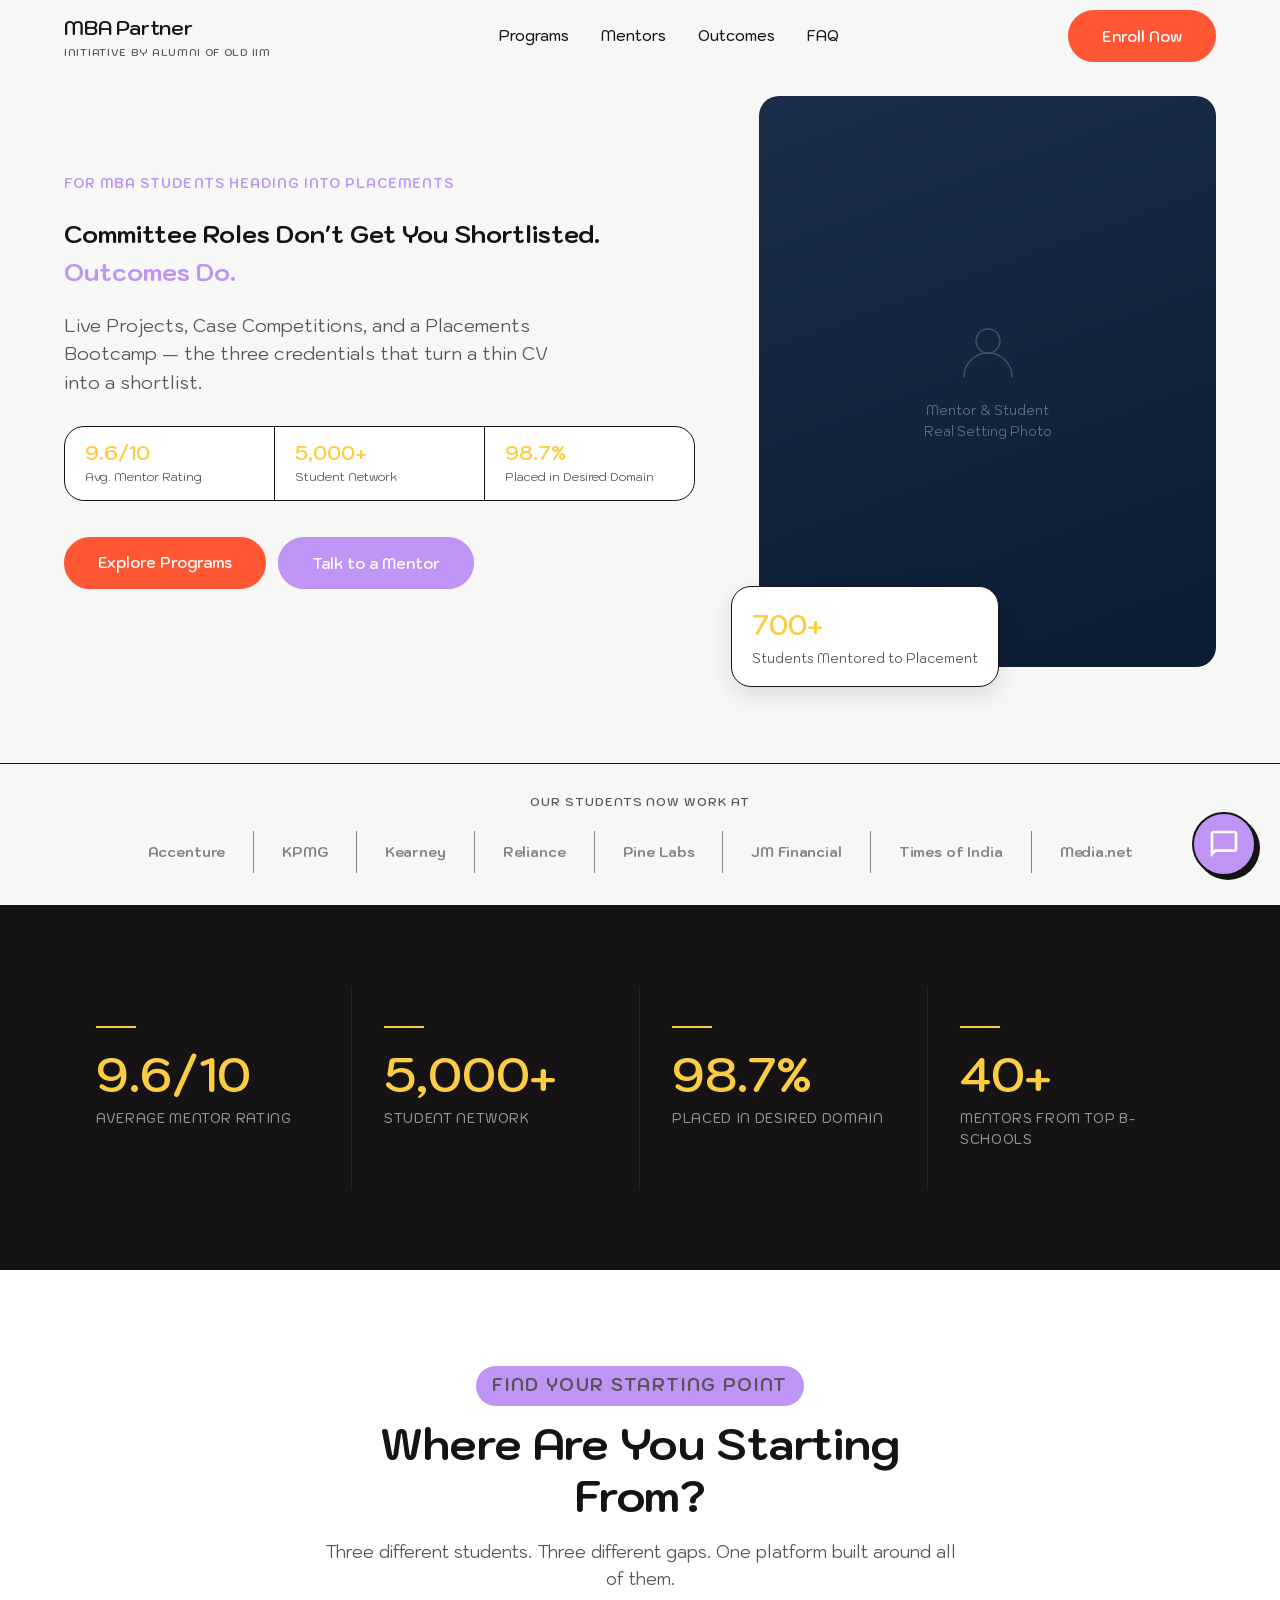
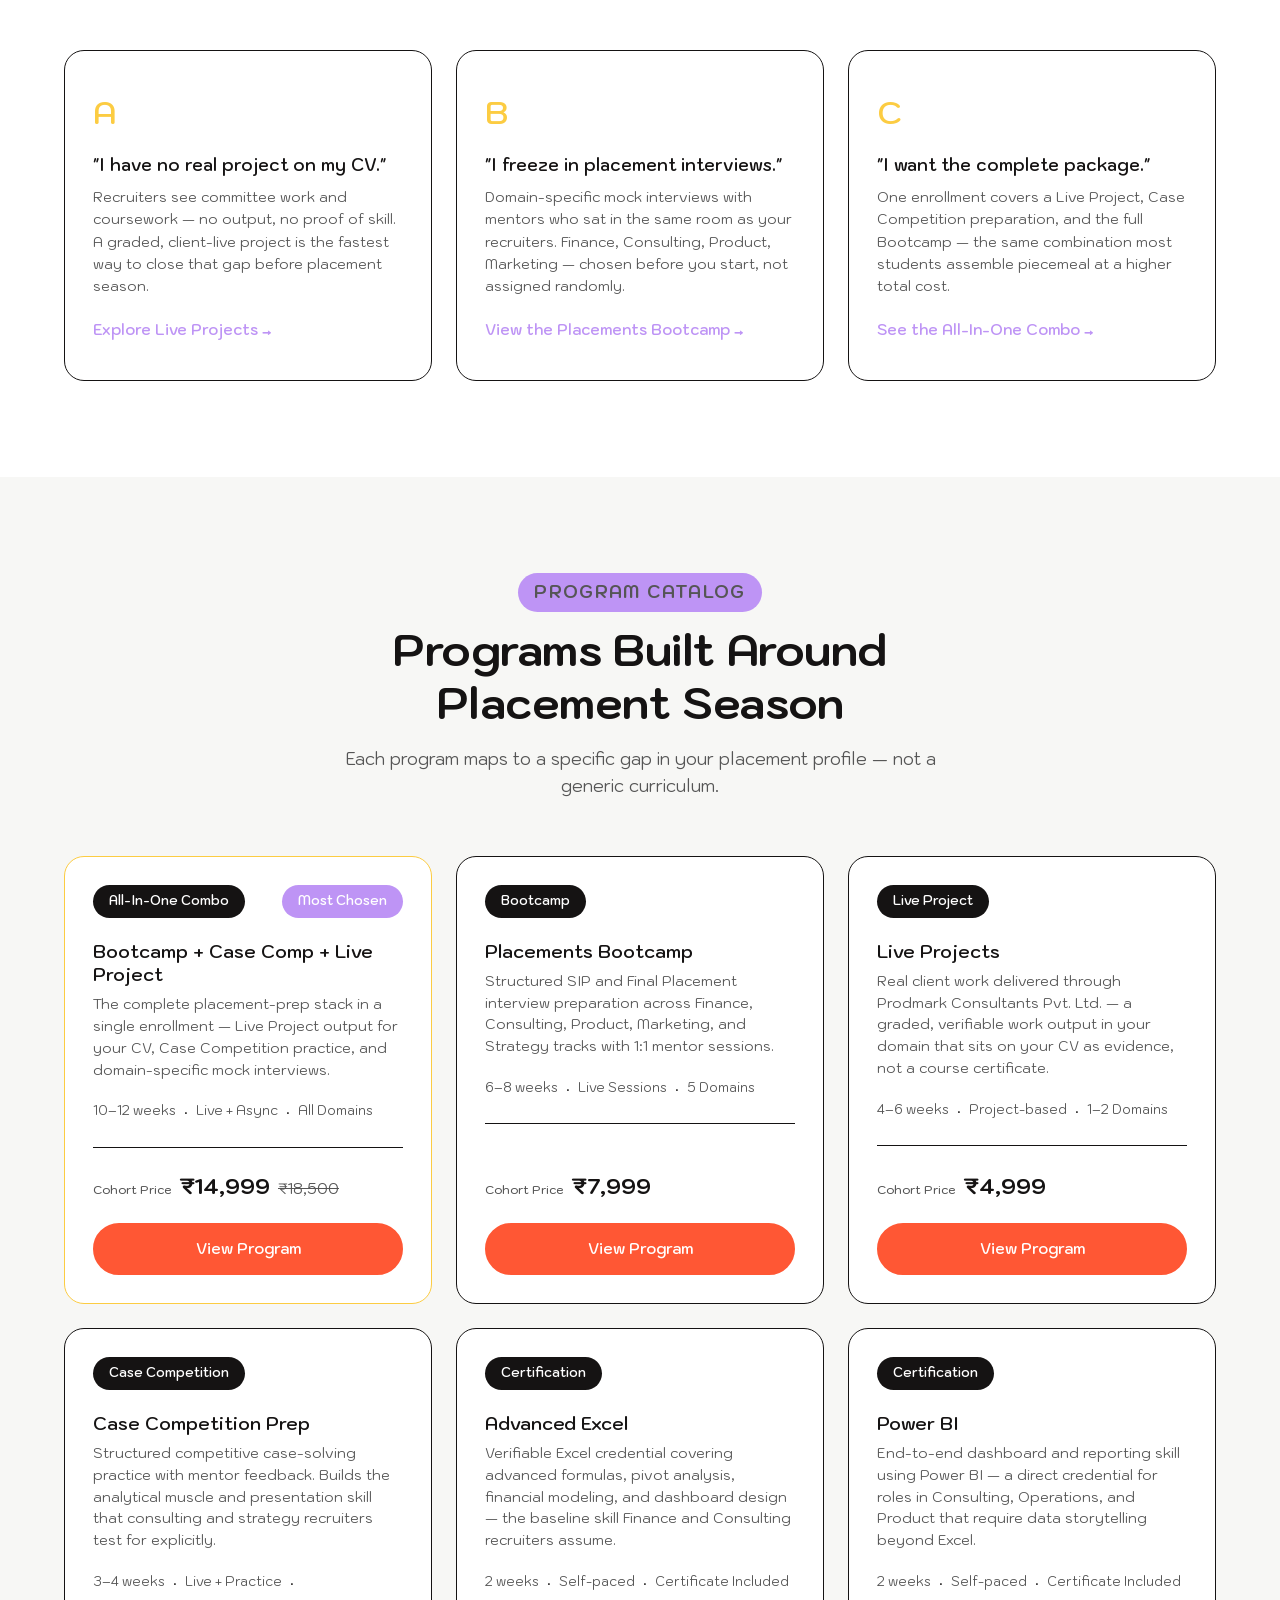
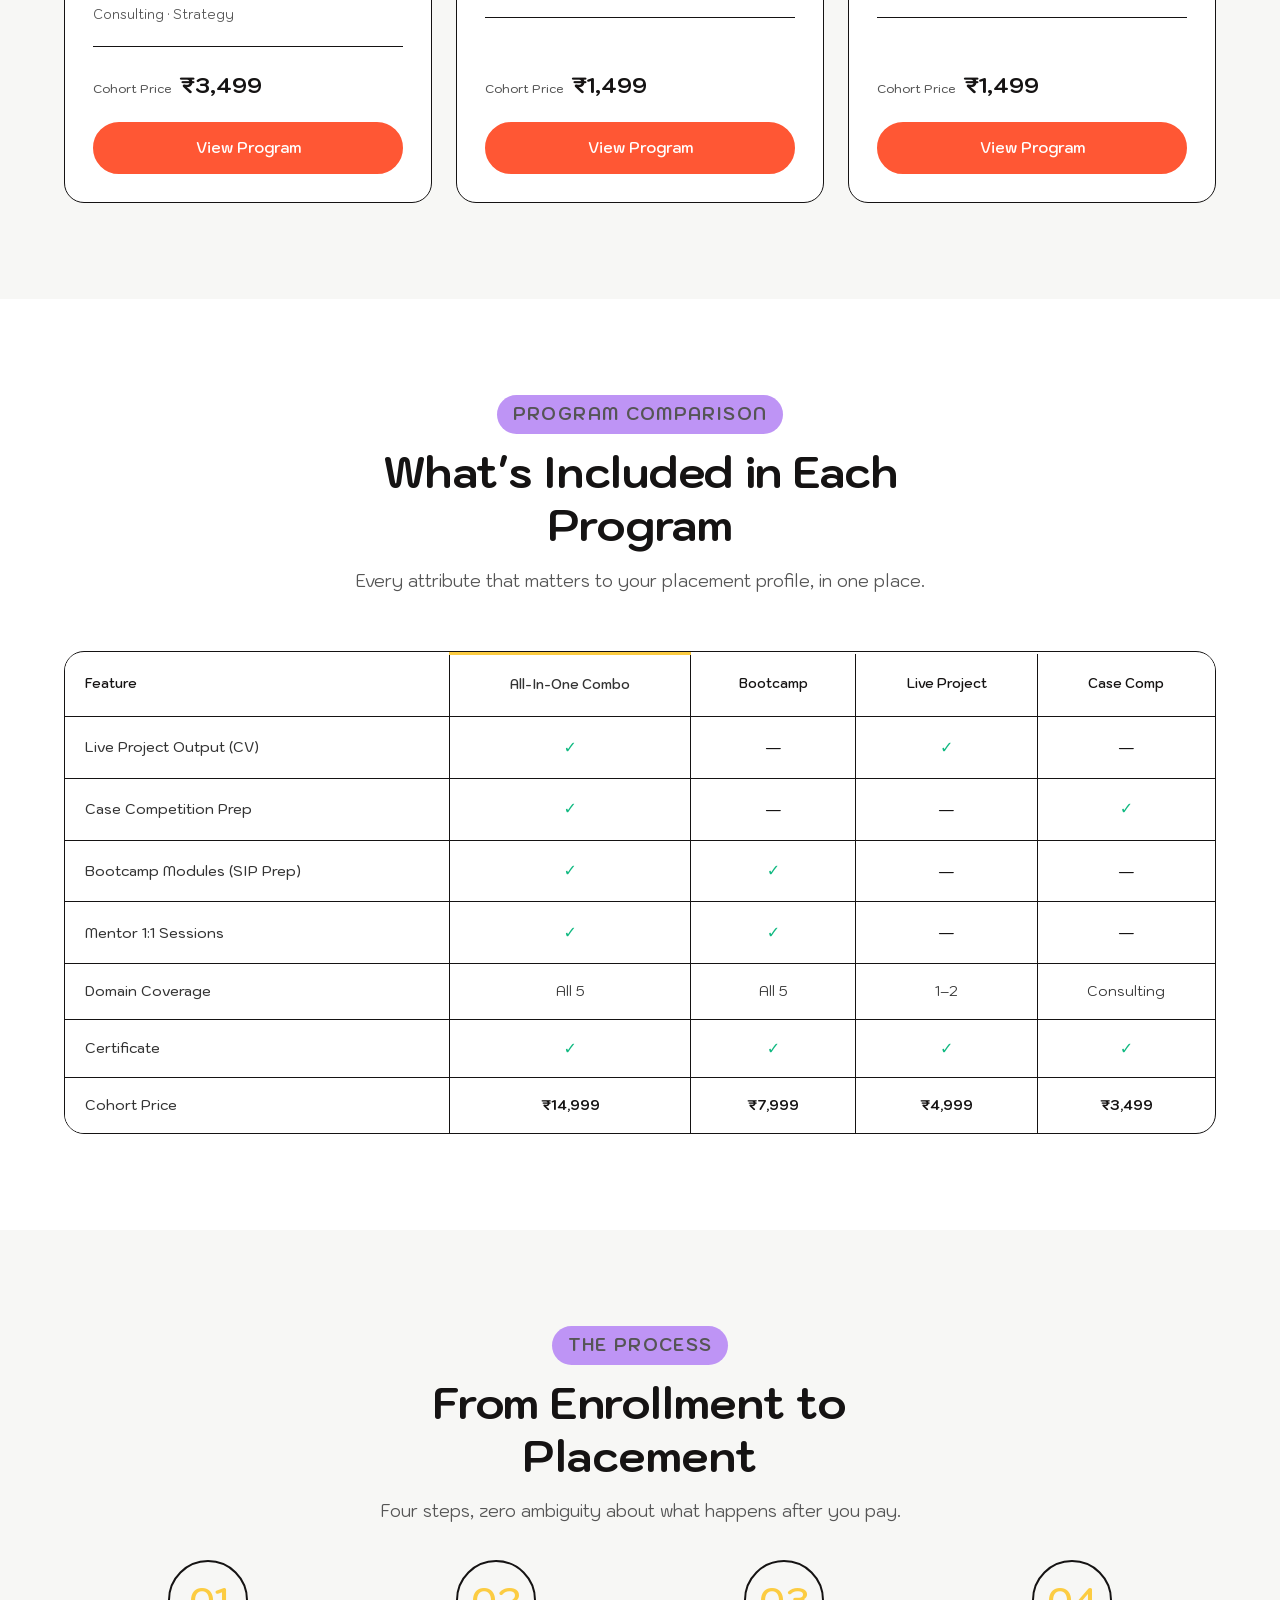
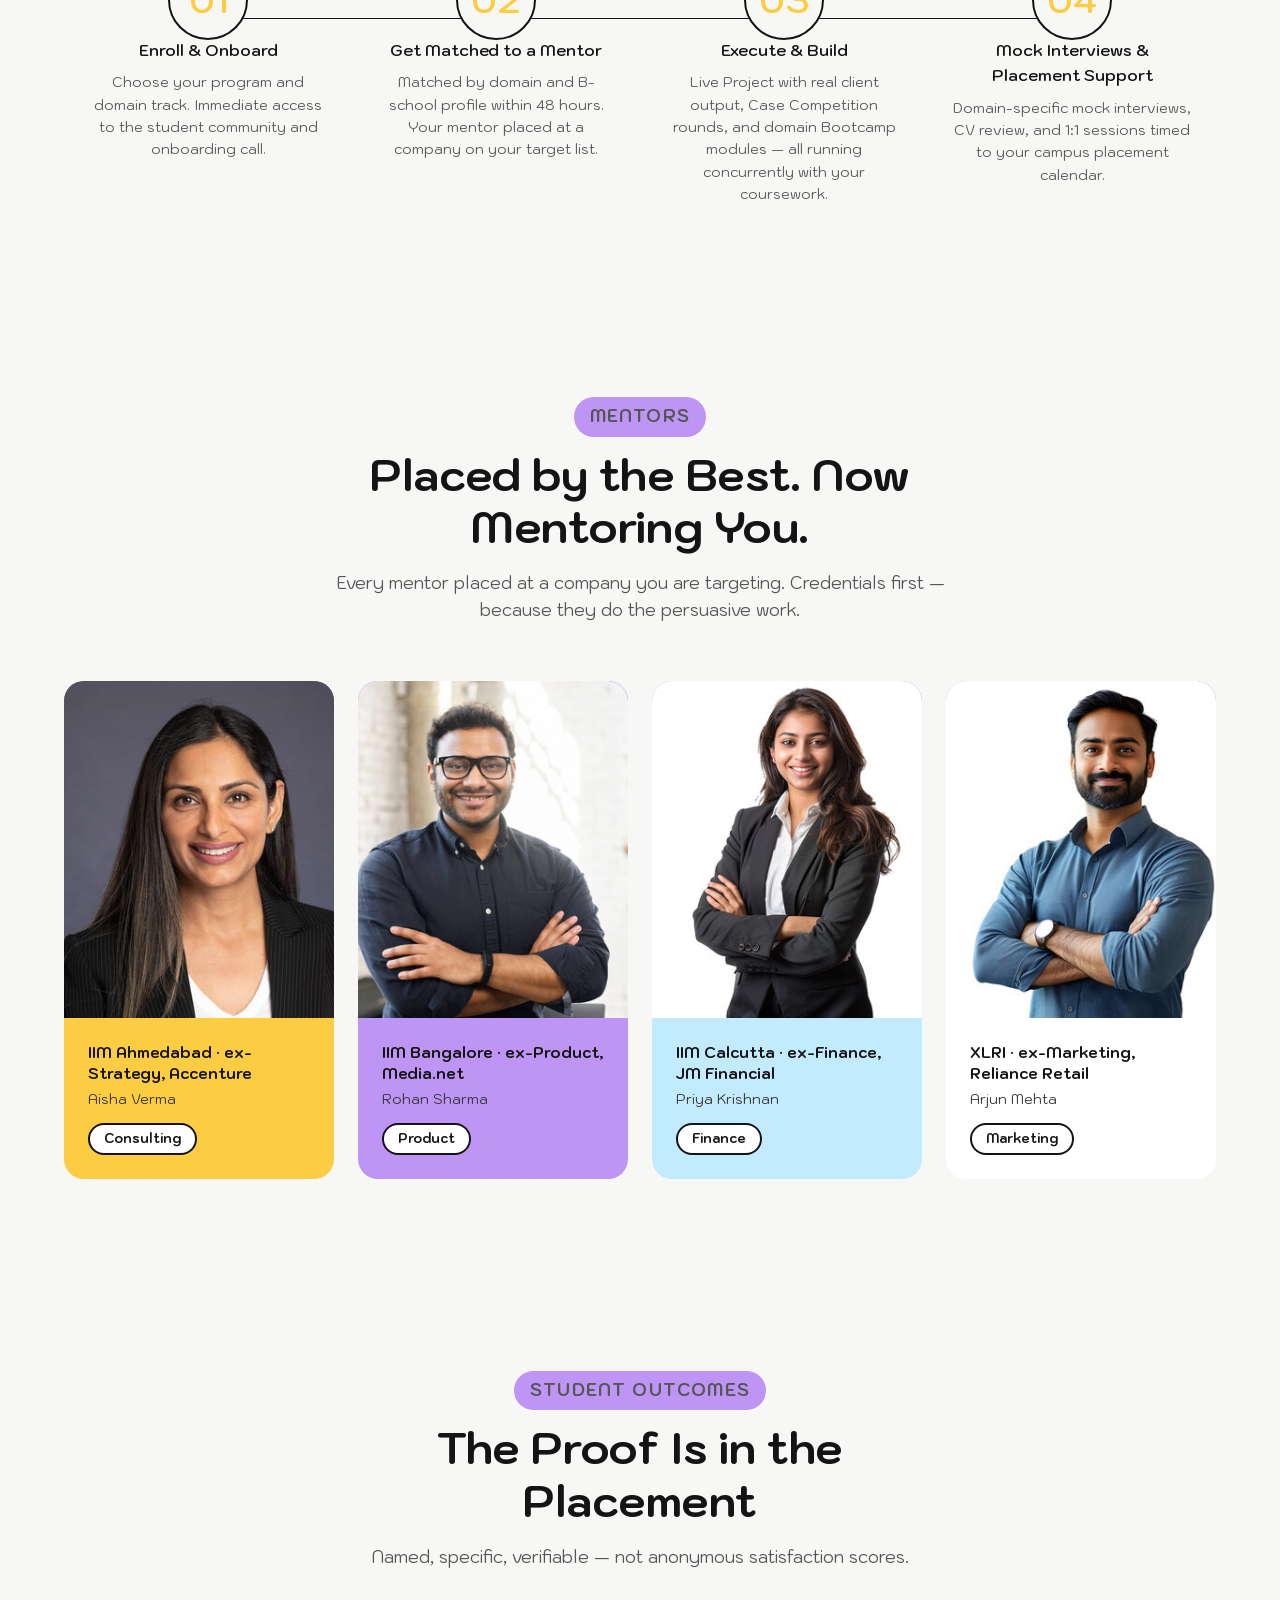
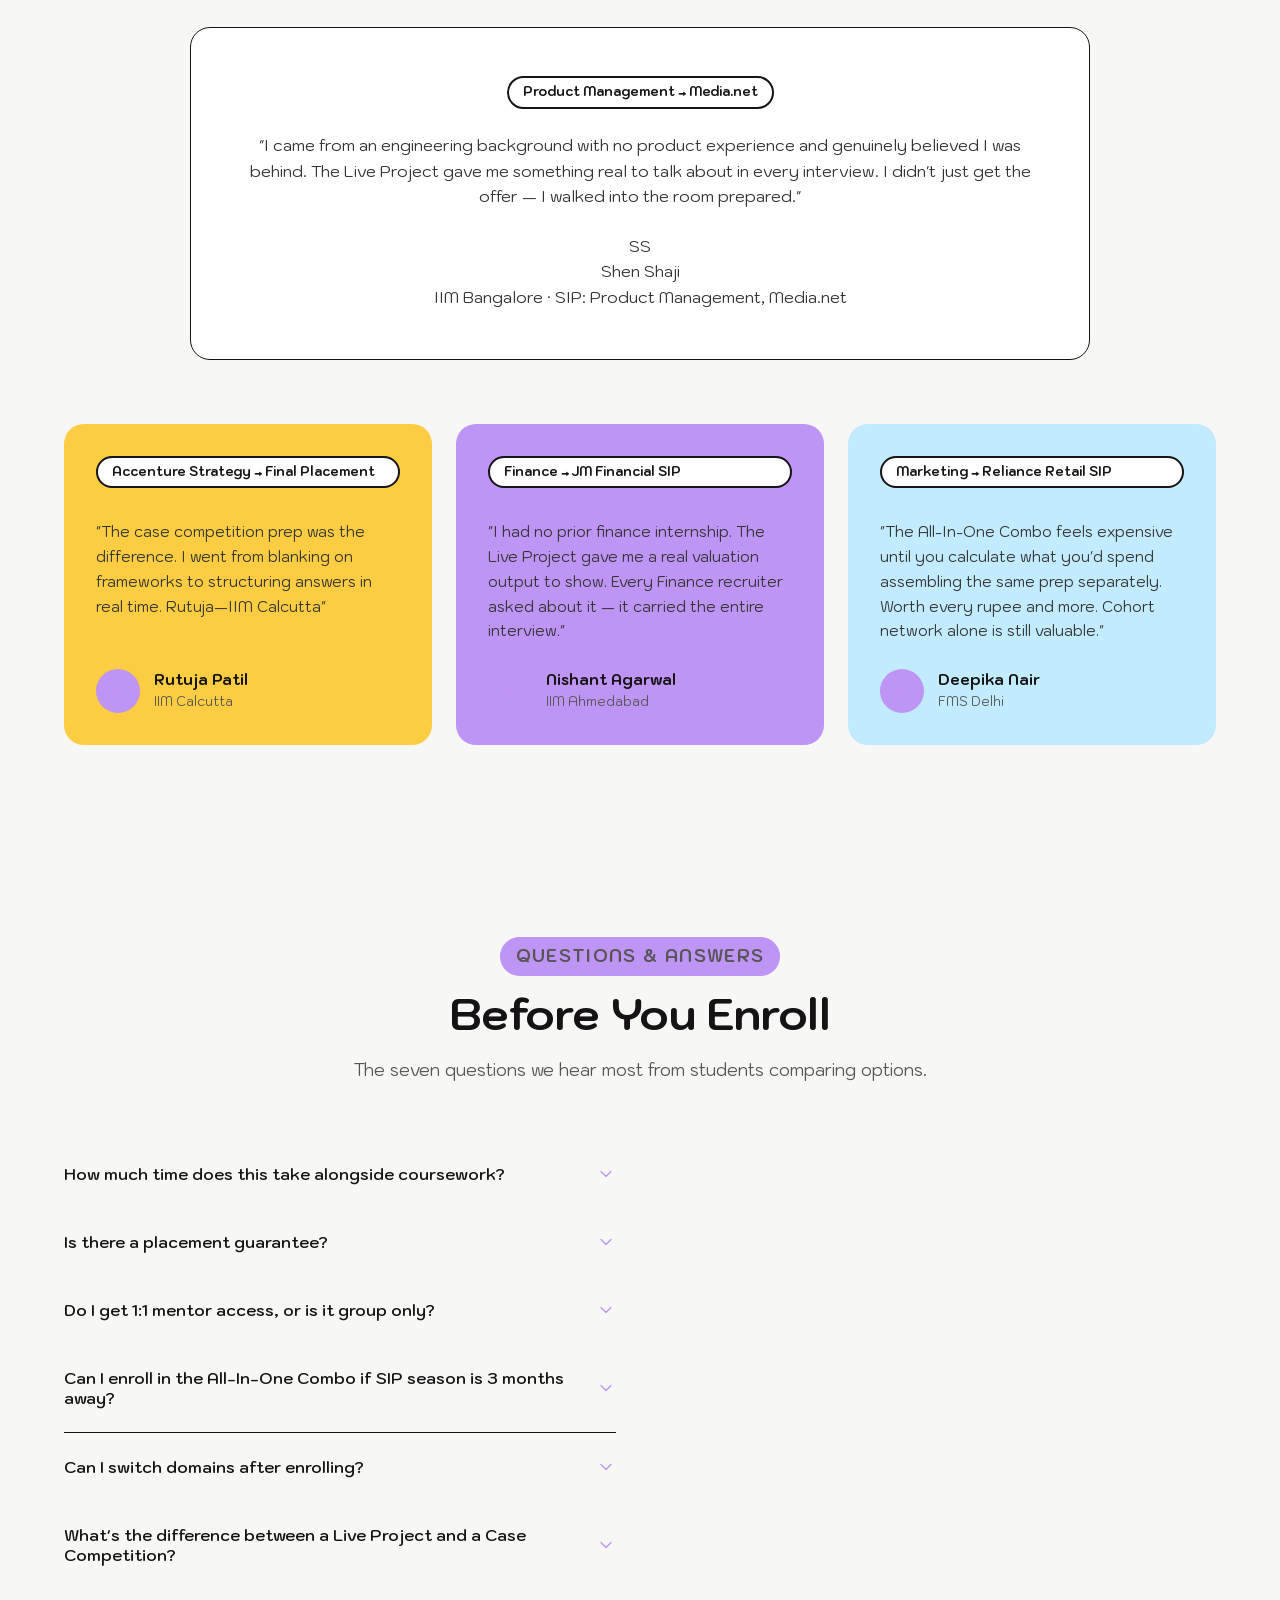
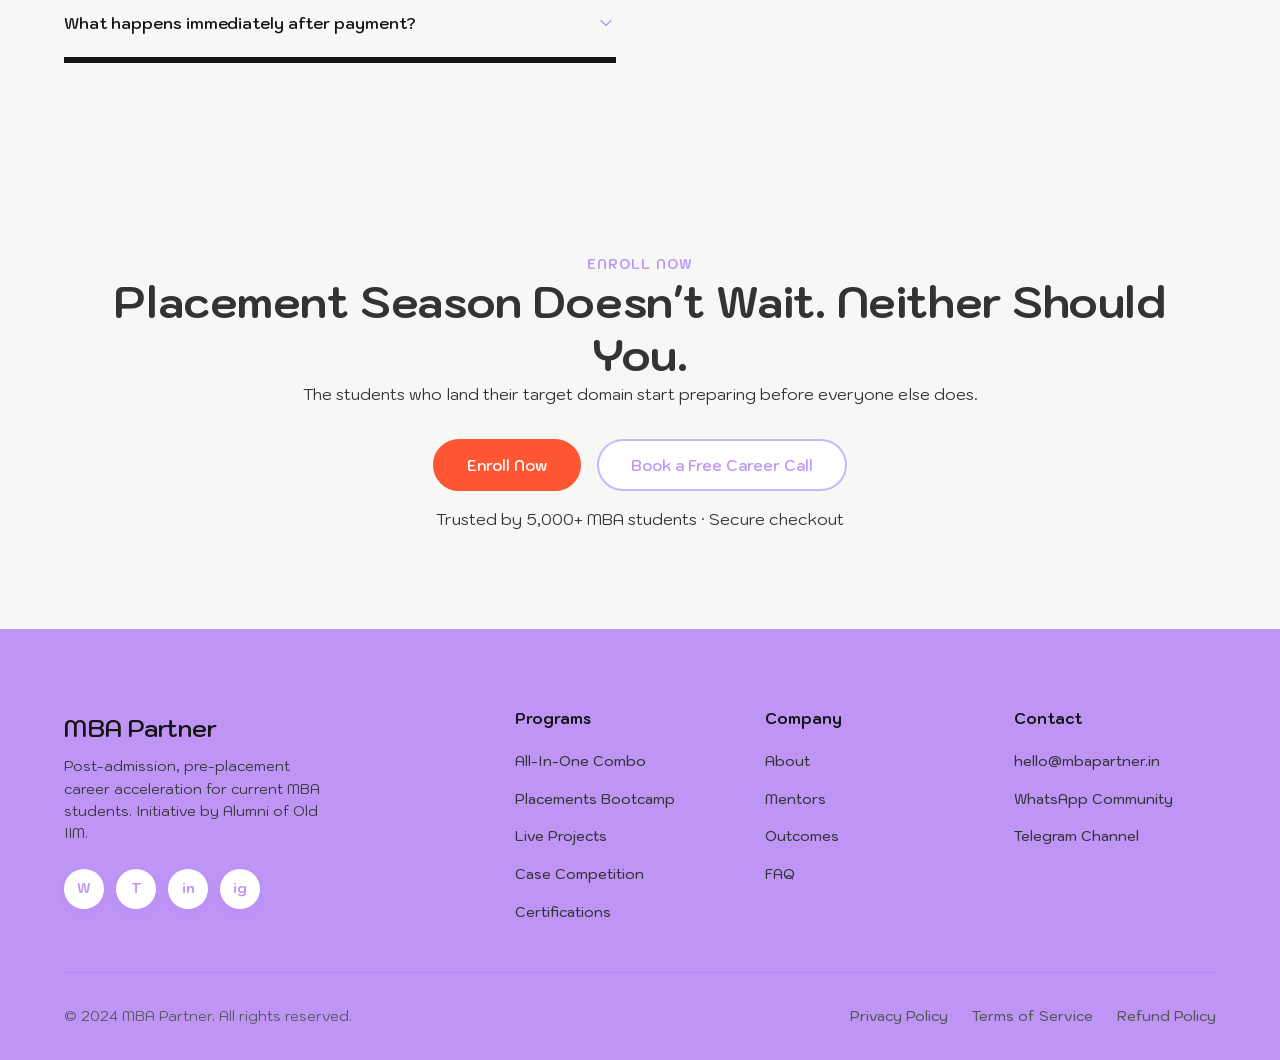
==== commit 758af2c7: "Fix FAQ layout structure using columns" ====
--- a/index.html
+++ b/index.html
@@ -1097,6 +1097,8 @@
         <p>The seven questions we hear most from students comparing options.</p>
       </div>
       <div class="faq-grid">
+        <div class="faq-col">
+
 
           <div class="faq-item">
             <button class="faq-question" aria-expanded="false">
@@ -1104,7 +1106,33 @@
               <svg class="faq-chevron" viewBox="0 0 24 24" fill="none" stroke="currentColor" stroke-width="1.5" stroke-linecap="round" stroke-linejoin="round" aria-hidden="true"><polyline points="6 9 12 15 18 9"/></svg>
             </button>
             <div class="faq-answer">The Live Project requires 6–10 hours per week for 4–6 weeks. Bootcamp sessions are scheduled around your academic calendar — typically evenings and weekends. The All-In-One Combo is designed to run concurrently, not consecutively, so total additional time per week stays under 12 hours at peak.</div>
-          </div>
+
+
+          <div class="faq-item">
+            <button class="faq-question" aria-expanded="false">
+              Is there a placement guarantee?
+              <svg class="faq-chevron" viewBox="0 0 24 24" fill="none" stroke="currentColor" stroke-width="1.5" stroke-linecap="round" stroke-linejoin="round" aria-hidden="true"><polyline points="6 9 12 15 18 9"/></svg>
+            </button>
+            <div class="faq-answer">We do not make a placement guarantee — any platform that does is misrepresenting how campus placements work. What the 98.7% figure reflects is the proportion of our students who landed a role in their chosen domain (not just any offer). The outcome depends on your effort, your college's placement process, and your cohort year's market — all outside our control. Our job is to make sure preparation isn't the reason you don't get shortlisted.</div>
+
+
+          <div class="faq-item">
+            <button class="faq-question" aria-expanded="false">
+              Do I get 1:1 mentor access, or is it group only?
+              <svg class="faq-chevron" viewBox="0 0 24 24" fill="none" stroke="currentColor" stroke-width="1.5" stroke-linecap="round" stroke-linejoin="round" aria-hidden="true"><polyline points="6 9 12 15 18 9"/></svg>
+            </button>
+            <div class="faq-answer">The Bootcamp includes scheduled 1:1 mock interview sessions with your matched mentor. The All-In-One Combo includes these plus group workshops and async feedback on Live Project deliverables. The standalone Live Project and Case Competition programs are primarily group-format — 1:1 sessions are not included but can be purchased separately.</div>
+
+
+          <div class="faq-item">
+            <button class="faq-question" aria-expanded="false">
+              Can I enroll in the All-In-One Combo if SIP season is 3 months away?
+              <svg class="faq-chevron" viewBox="0 0 24 24" fill="none" stroke="currentColor" stroke-width="1.5" stroke-linecap="round" stroke-linejoin="round" aria-hidden="true"><polyline points="6 9 12 15 18 9"/></svg>
+            </button>
+            <div class="faq-answer">Yes — 3 months is the ideal enrollment window. It allows the Live Project to complete and be written up for your CV before campus season begins, and leaves 4–6 weeks for mock interview prep. Enrolling at under 6 weeks before placements compresses the Live Project significantly; we recommend the standalone Bootcamp in that case and the Live Project for the next cohort.</div>
+        </div>
+        <div class="faq-col">
+
 
           <div class="faq-item">
             <button class="faq-question" aria-expanded="false">
@@ -1112,15 +1140,7 @@
               <svg class="faq-chevron" viewBox="0 0 24 24" fill="none" stroke="currentColor" stroke-width="1.5" stroke-linecap="round" stroke-linejoin="round" aria-hidden="true"><polyline points="6 9 12 15 18 9"/></svg>
             </button>
             <div class="faq-answer">For the Bootcamp and Live Project, domain selection is confirmed at enrollment because mentor matching and project allocation are immediate. If your placement strategy shifts before the cohort starts, contact us directly — switches are handled case by case within the first 72 hours.</div>
-          </div>
-
-          <div class="faq-item">
-            <button class="faq-question" aria-expanded="false">
-              Is there a placement guarantee?
-              <svg class="faq-chevron" viewBox="0 0 24 24" fill="none" stroke="currentColor" stroke-width="1.5" stroke-linecap="round" stroke-linejoin="round" aria-hidden="true"><polyline points="6 9 12 15 18 9"/></svg>
-            </button>
-            <div class="faq-answer">We do not make a placement guarantee — any platform that does is misrepresenting how campus placements work. What the 98.7% figure reflects is the proportion of our students who landed a role in their chosen domain (not just any offer). The outcome depends on your effort, your college's placement process, and your cohort year's market — all outside our control. Our job is to make sure preparation isn't the reason you don't get shortlisted.</div>
-          </div>
+
 
           <div class="faq-item">
             <button class="faq-question" aria-expanded="false">
@@ -1128,15 +1148,7 @@
               <svg class="faq-chevron" viewBox="0 0 24 24" fill="none" stroke="currentColor" stroke-width="1.5" stroke-linecap="round" stroke-linejoin="round" aria-hidden="true"><polyline points="6 9 12 15 18 9"/></svg>
             </button>
             <div class="faq-answer">A Live Project is a real client engagement with a verifiable output (a deliverable you can show on your CV and discuss in interviews). A Case Competition is structured practice — high-pressure, time-limited problem solving that builds the analytical and presentation muscle that Consulting and Strategy recruiters test for explicitly. Both serve different gaps; most students who target consulting-adjacent roles need both.</div>
-          </div>
-
-          <div class="faq-item">
-            <button class="faq-question" aria-expanded="false">
-              Do I get 1:1 mentor access, or is it group only?
-              <svg class="faq-chevron" viewBox="0 0 24 24" fill="none" stroke="currentColor" stroke-width="1.5" stroke-linecap="round" stroke-linejoin="round" aria-hidden="true"><polyline points="6 9 12 15 18 9"/></svg>
-            </button>
-            <div class="faq-answer">The Bootcamp includes scheduled 1:1 mock interview sessions with your matched mentor. The All-In-One Combo includes these plus group workshops and async feedback on Live Project deliverables. The standalone Live Project and Case Competition programs are primarily group-format — 1:1 sessions are not included but can be purchased separately.</div>
-          </div>
+
 
           <div class="faq-item">
             <button class="faq-question" aria-expanded="false">
@@ -1144,16 +1156,7 @@
               <svg class="faq-chevron" viewBox="0 0 24 24" fill="none" stroke="currentColor" stroke-width="1.5" stroke-linecap="round" stroke-linejoin="round" aria-hidden="true"><polyline points="6 9 12 15 18 9"/></svg>
             </button>
             <div class="faq-answer">You receive a confirmation email with your cohort start date and a link to the onboarding form (domain selection, B-school, placement timeline). Within 48 hours you are added to the cohort WhatsApp group, introduced to your cohort mentor, and given access to the pre-cohort resource pack. The first live session is typically within 5–7 days of enrollment.</div>
-          </div>
-
-          <div class="faq-item">
-            <button class="faq-question" aria-expanded="false">
-              Can I enroll in the All-In-One Combo if SIP season is 3 months away?
-              <svg class="faq-chevron" viewBox="0 0 24 24" fill="none" stroke="currentColor" stroke-width="1.5" stroke-linecap="round" stroke-linejoin="round" aria-hidden="true"><polyline points="6 9 12 15 18 9"/></svg>
-            </button>
-            <div class="faq-answer">Yes — 3 months is the ideal enrollment window. It allows the Live Project to complete and be written up for your CV before campus season begins, and leaves 4–6 weeks for mock interview prep. Enrolling at under 6 weeks before placements compresses the Live Project significantly; we recommend the standalone Bootcamp in that case and the Live Project for the next cohort.</div>
-          </div>
-
+        </div>
       </div>
     </div>
   </section>
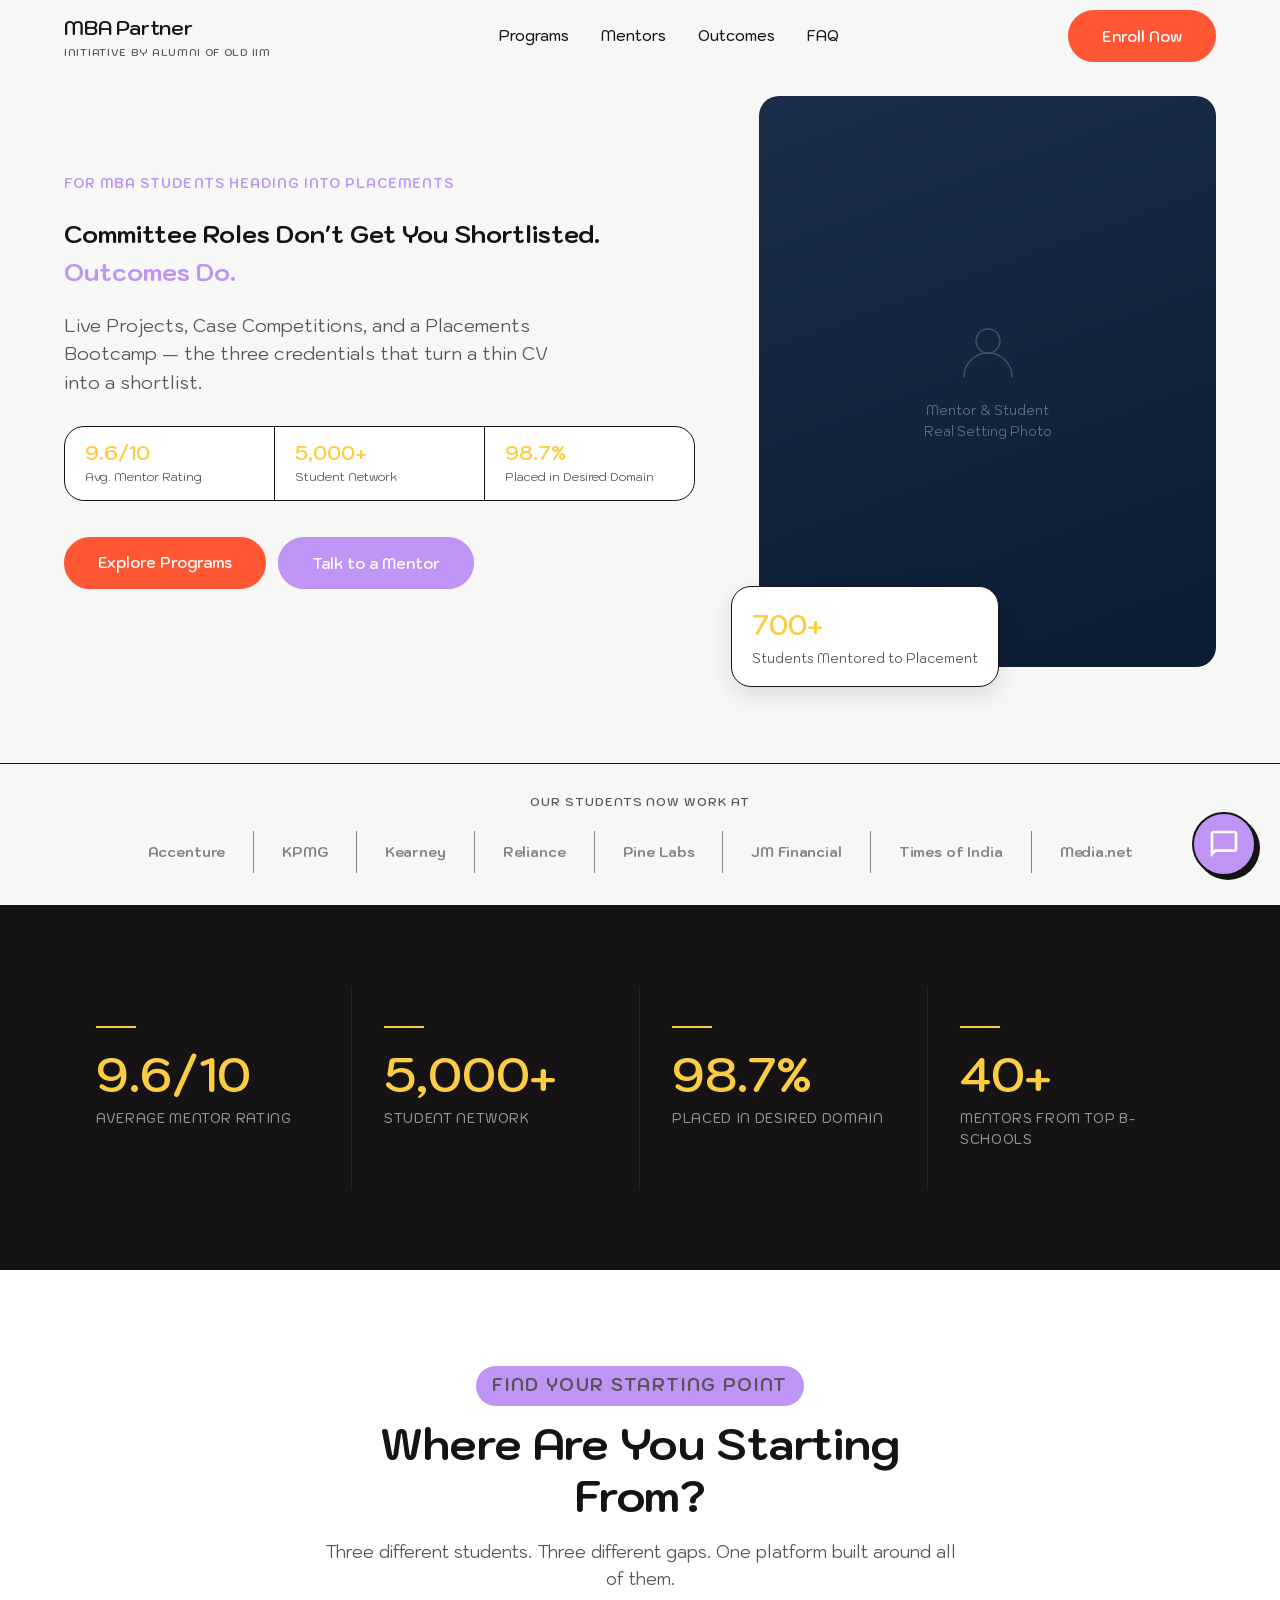
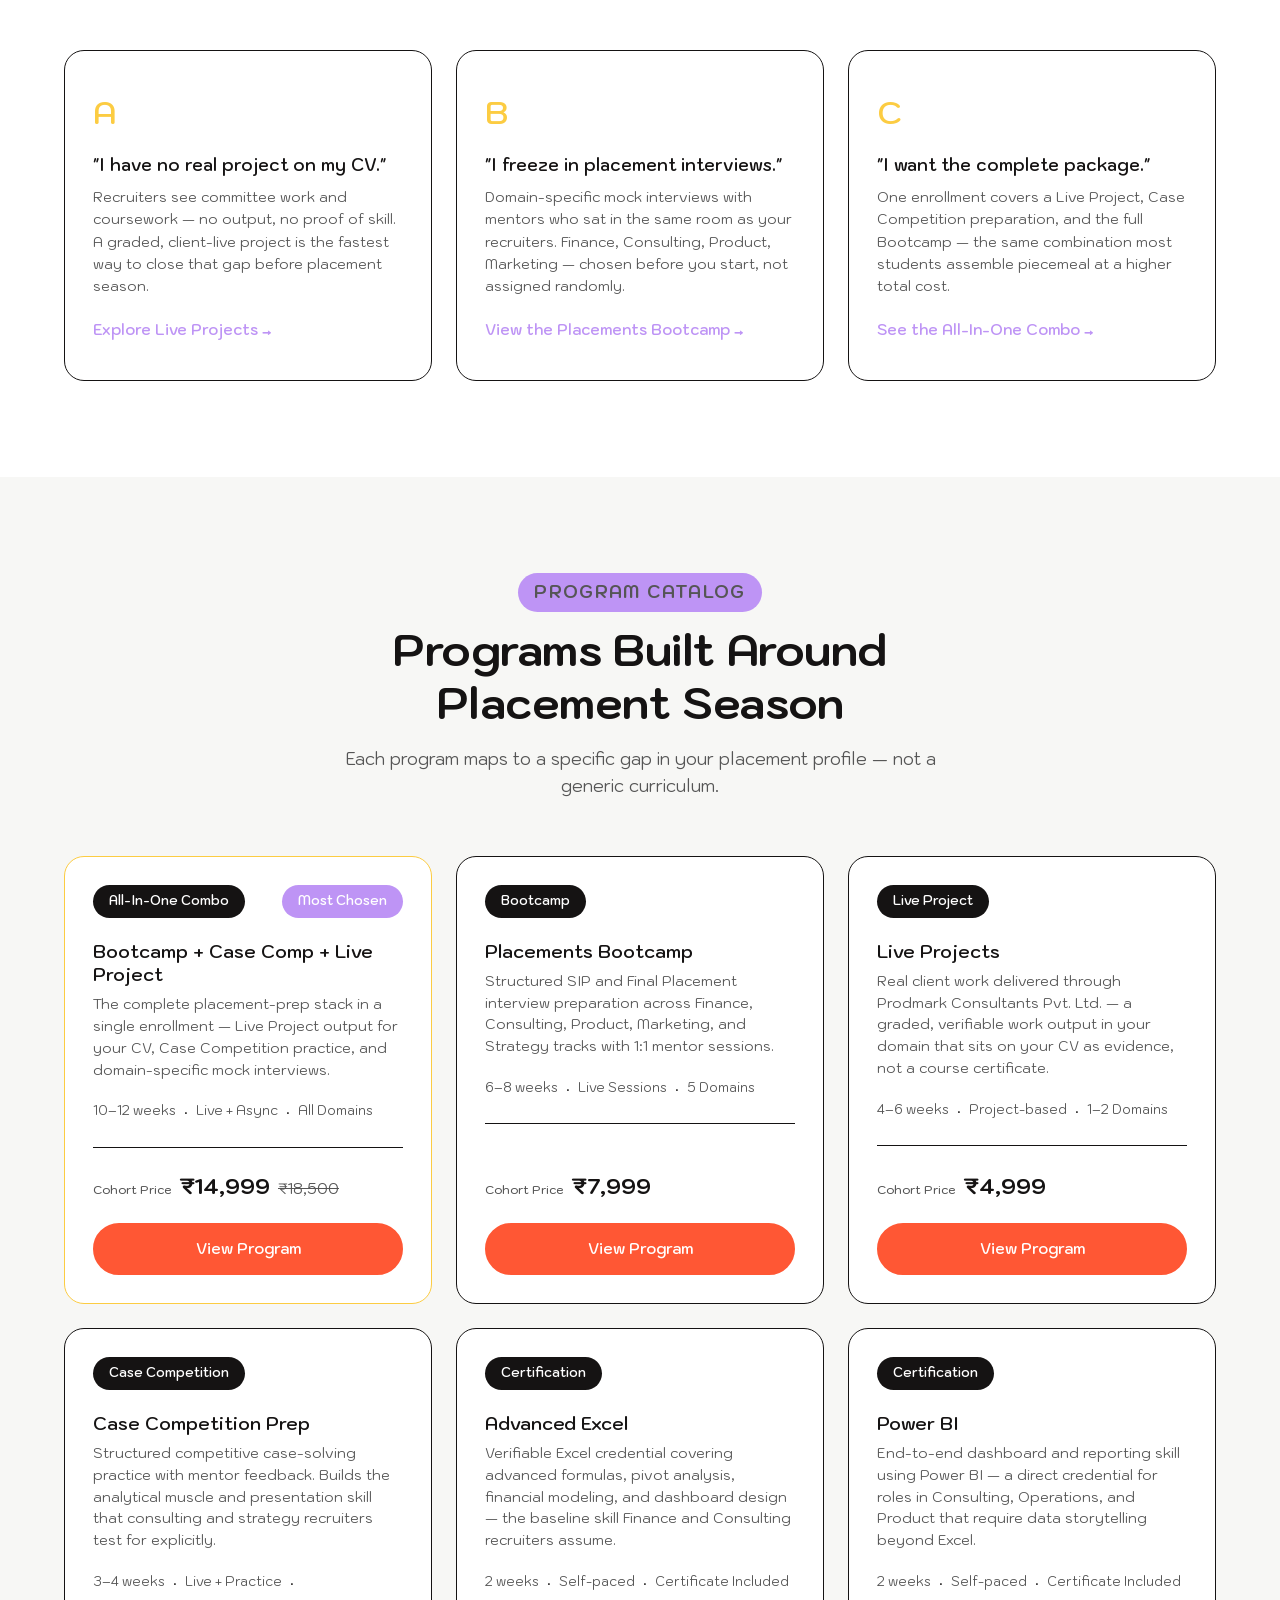
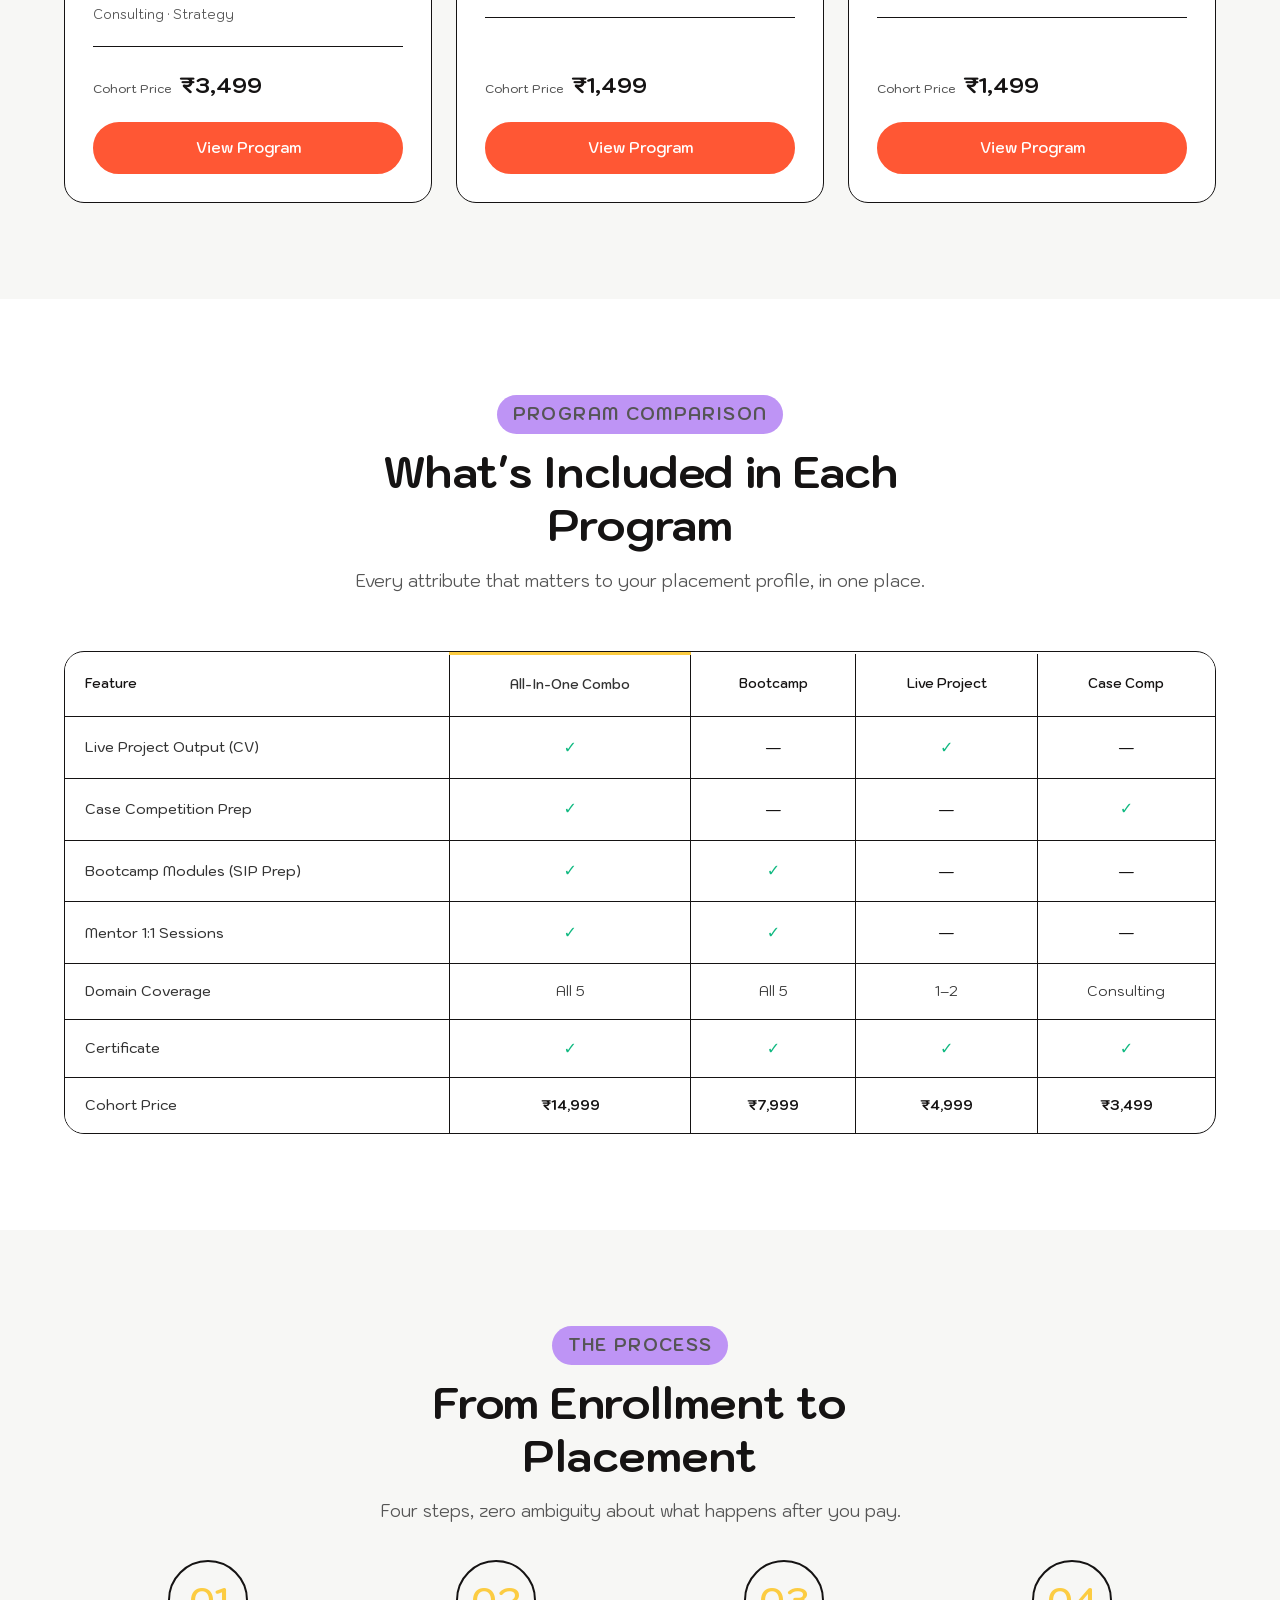
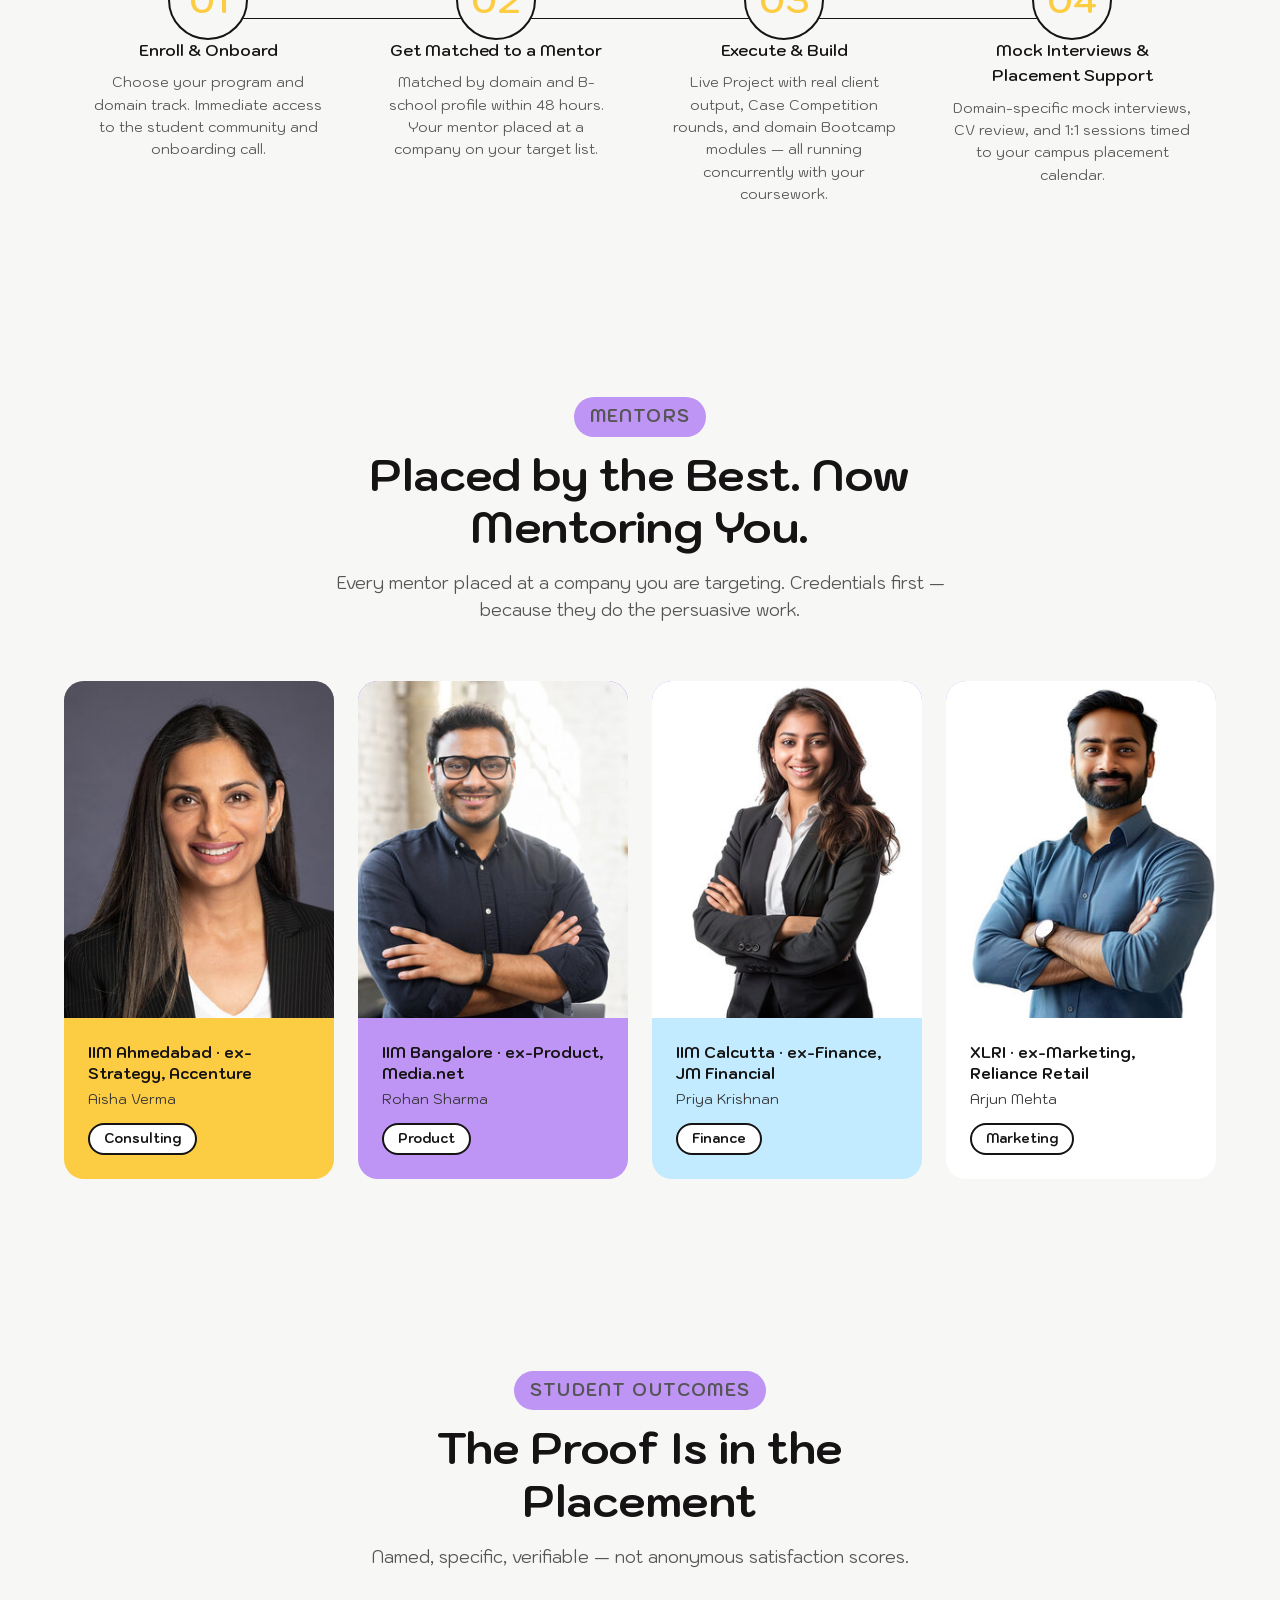
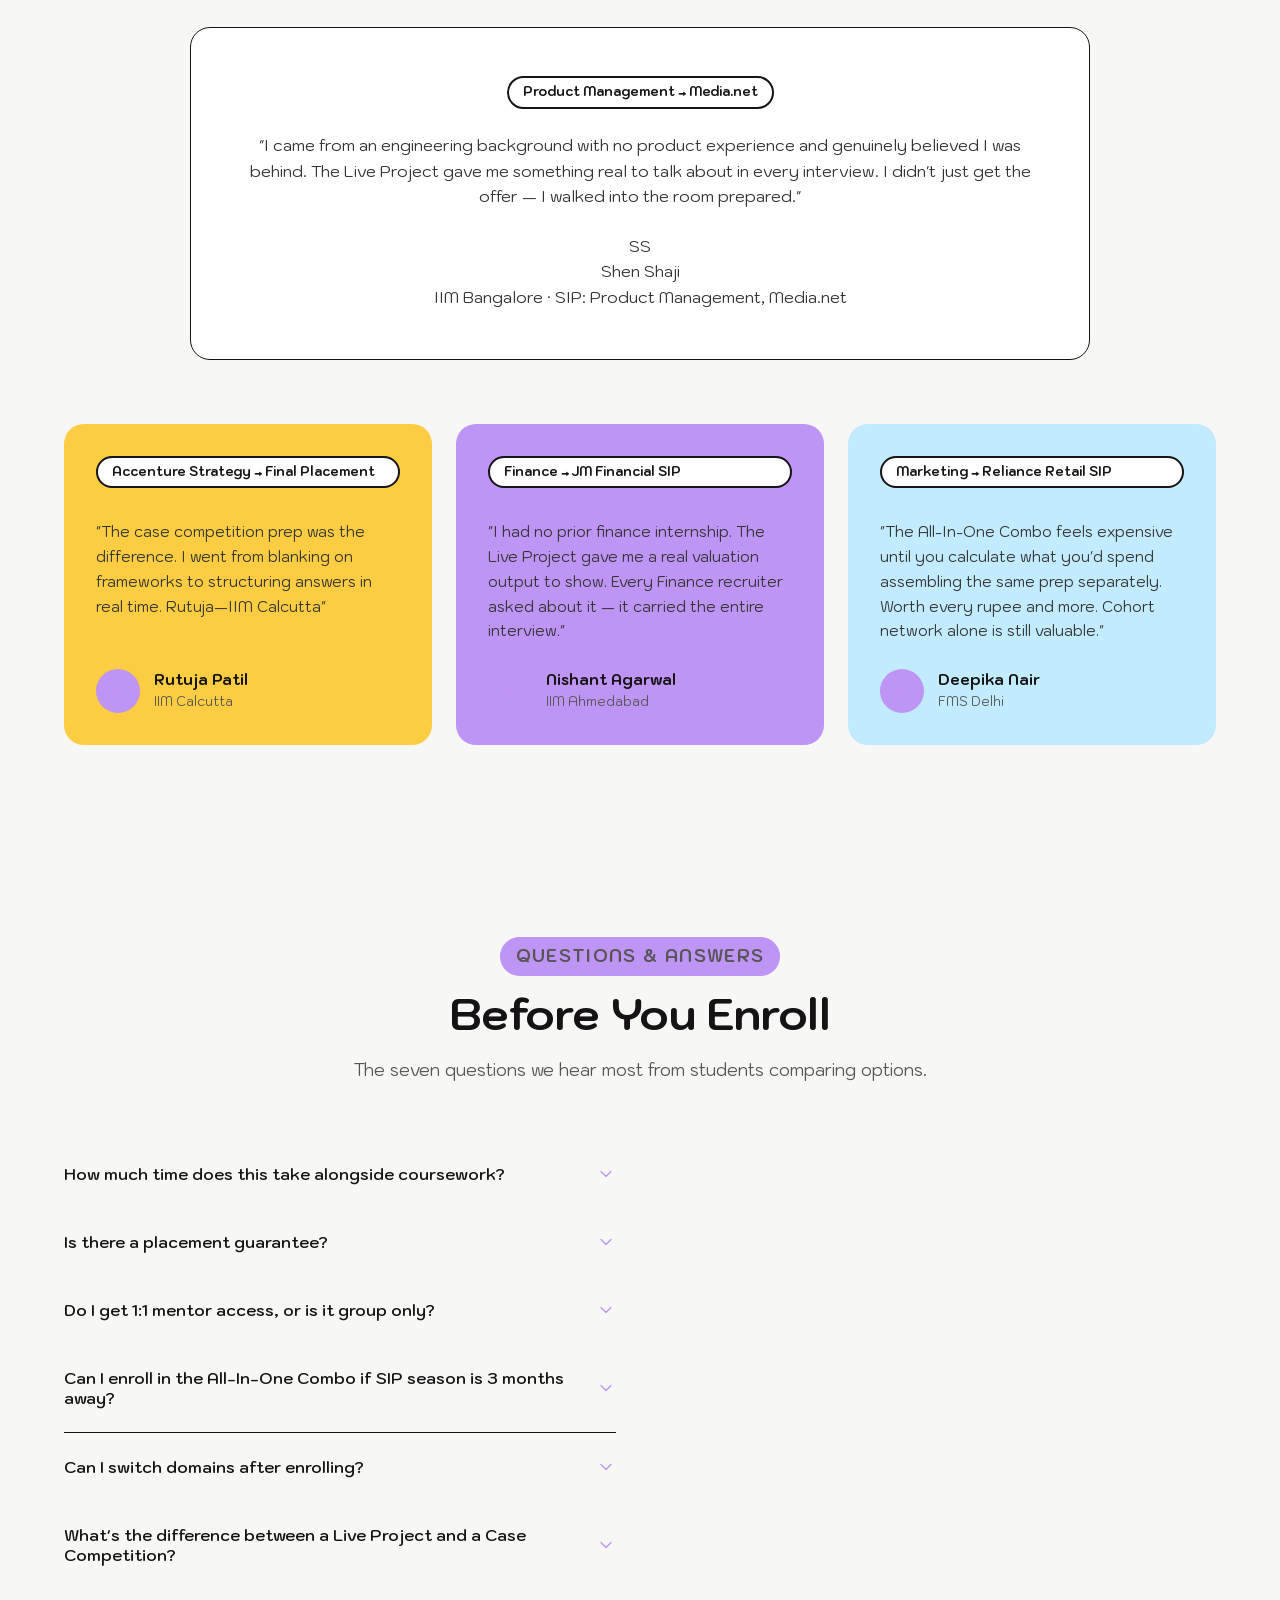
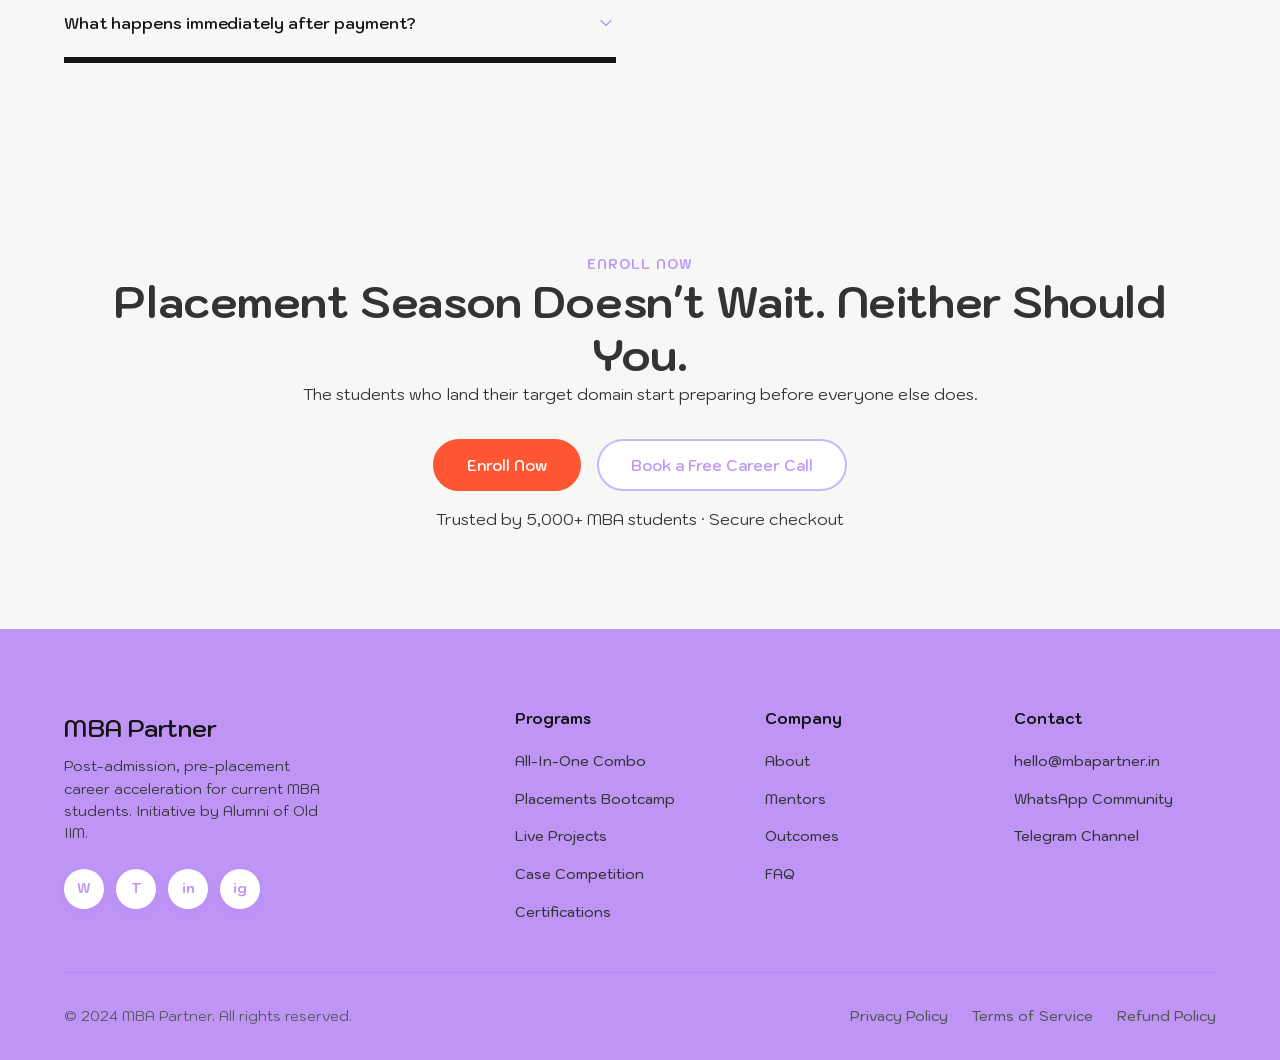
==== commit 81073feb: "Fix mentor photo aspect ratio and remove incorrect placeholder class" ====
--- a/index.html
+++ b/index.html
@@ -952,7 +952,7 @@
 
         <article class="mentor-card">
           <div class="mentor-photo">
-            <img src="image/aisha.jpg" alt="Aisha Verma" class="mentor-photo-placeholder" style="object-fit: cover; object-position: top;" />
+            <img src="image/aisha.jpg" alt="Aisha Verma" />
           </div>
           <div class="mentor-info">
             <div class="mentor-credential">IIM Ahmedabad · ex-Strategy, Accenture</div>
@@ -963,7 +963,7 @@
 
         <article class="mentor-card">
           <div class="mentor-photo">
-            <img src="image/rohan.jpg" alt="Rohan Sharma" class="mentor-photo-placeholder" style="object-fit: cover; object-position: top;" />
+            <img src="image/rohan.jpg" alt="Rohan Sharma" />
           </div>
           <div class="mentor-info">
             <div class="mentor-credential">IIM Bangalore · ex-Product, Media.net</div>
@@ -974,7 +974,7 @@
 
         <article class="mentor-card">
           <div class="mentor-photo">
-            <img src="image/Priya.jpg" alt="Priya Krishnan" class="mentor-photo-placeholder" style="object-fit: cover; object-position: top;" />
+            <img src="image/Priya.jpg" alt="Priya Krishnan" />
           </div>
           <div class="mentor-info">
             <div class="mentor-credential">IIM Calcutta · ex-Finance, JM Financial</div>
@@ -985,7 +985,7 @@
 
         <article class="mentor-card">
           <div class="mentor-photo">
-            <img src="image/arjun.jpg" alt="Arjun Mehta" class="mentor-photo-placeholder" style="object-fit: cover; object-position: top;" />
+            <img src="image/arjun.jpg" alt="Arjun Mehta" />
           </div>
           <div class="mentor-info">
             <div class="mentor-credential">XLRI · ex-Marketing, Reliance Retail</div>
--- a/shared.css
+++ b/shared.css
@@ -408,6 +408,12 @@
   display: flex;
   align-items: center;
   justify-content: center;
+}
+.mentor-photo img {
+  width: 100%;
+  height: 100%;
+  object-fit: cover;
+  object-position: top;
 }
 .mentor-photo-placeholder {
   width: 100%;
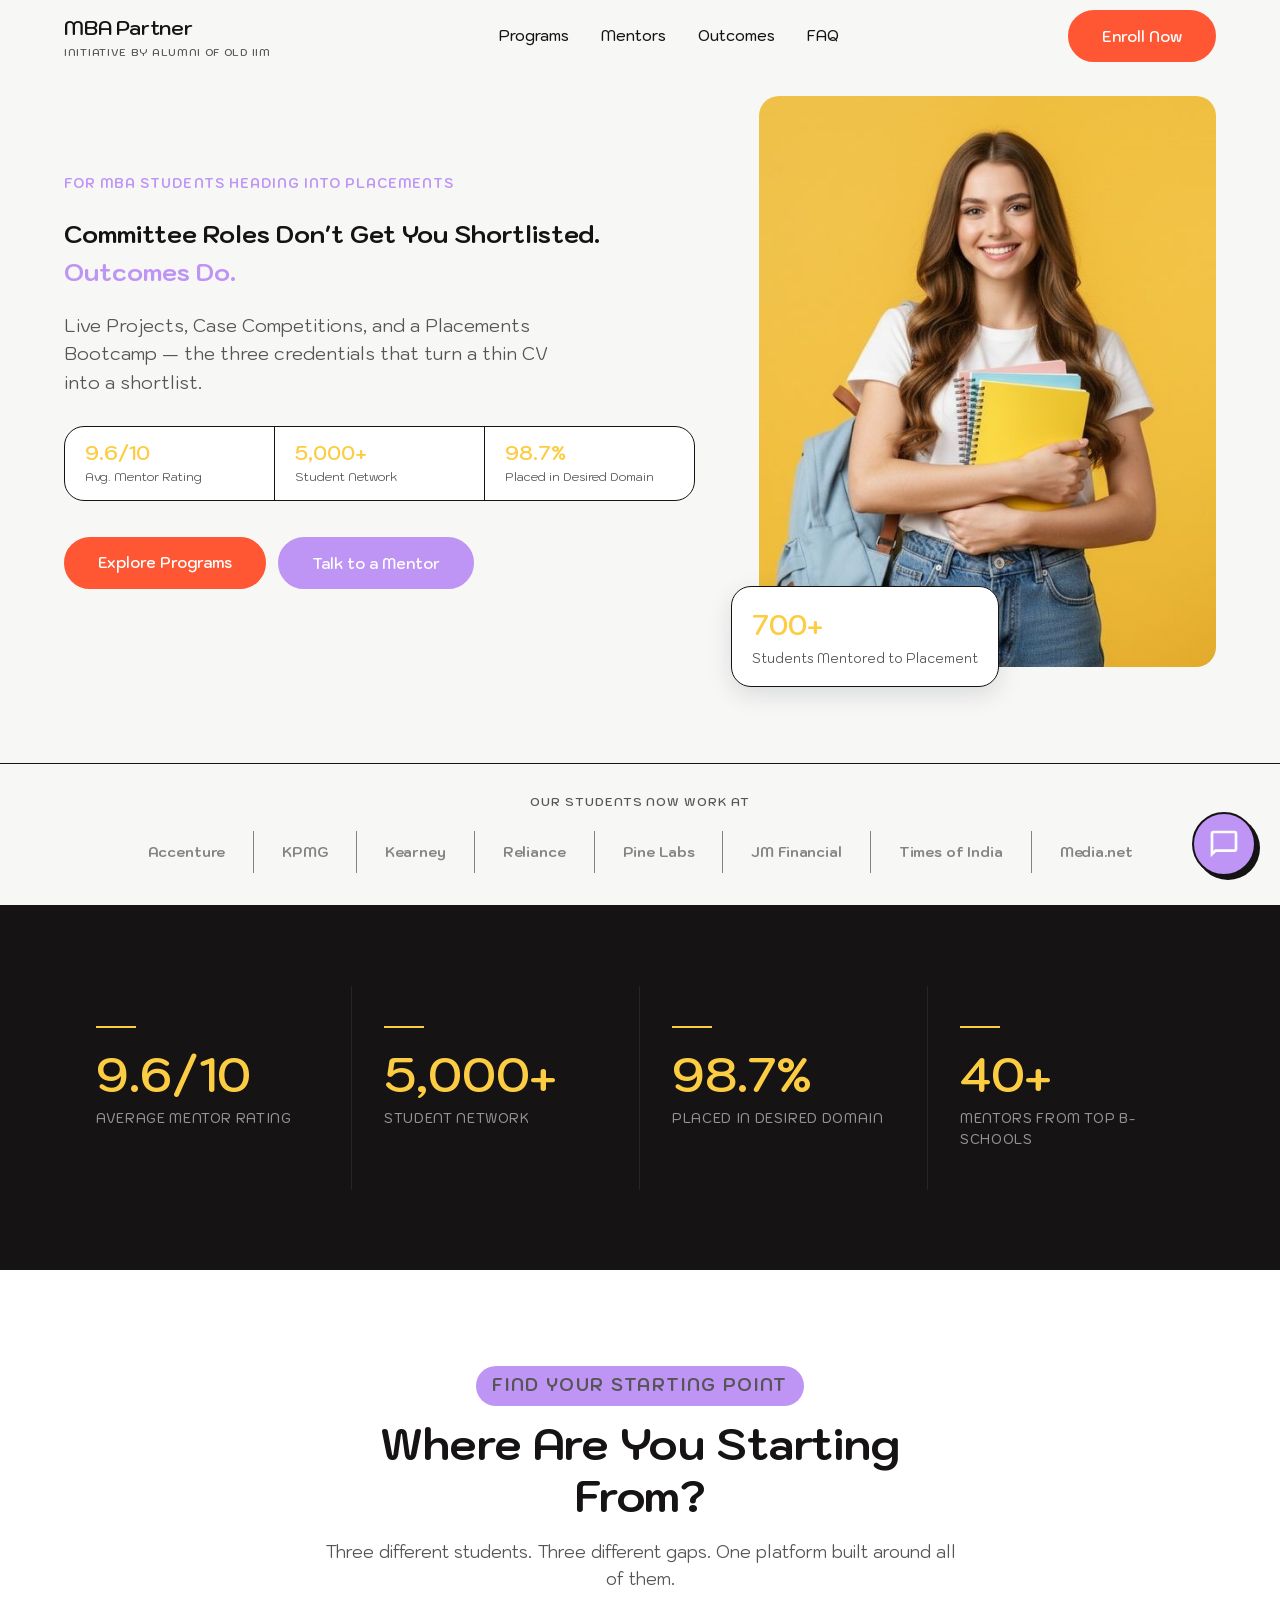
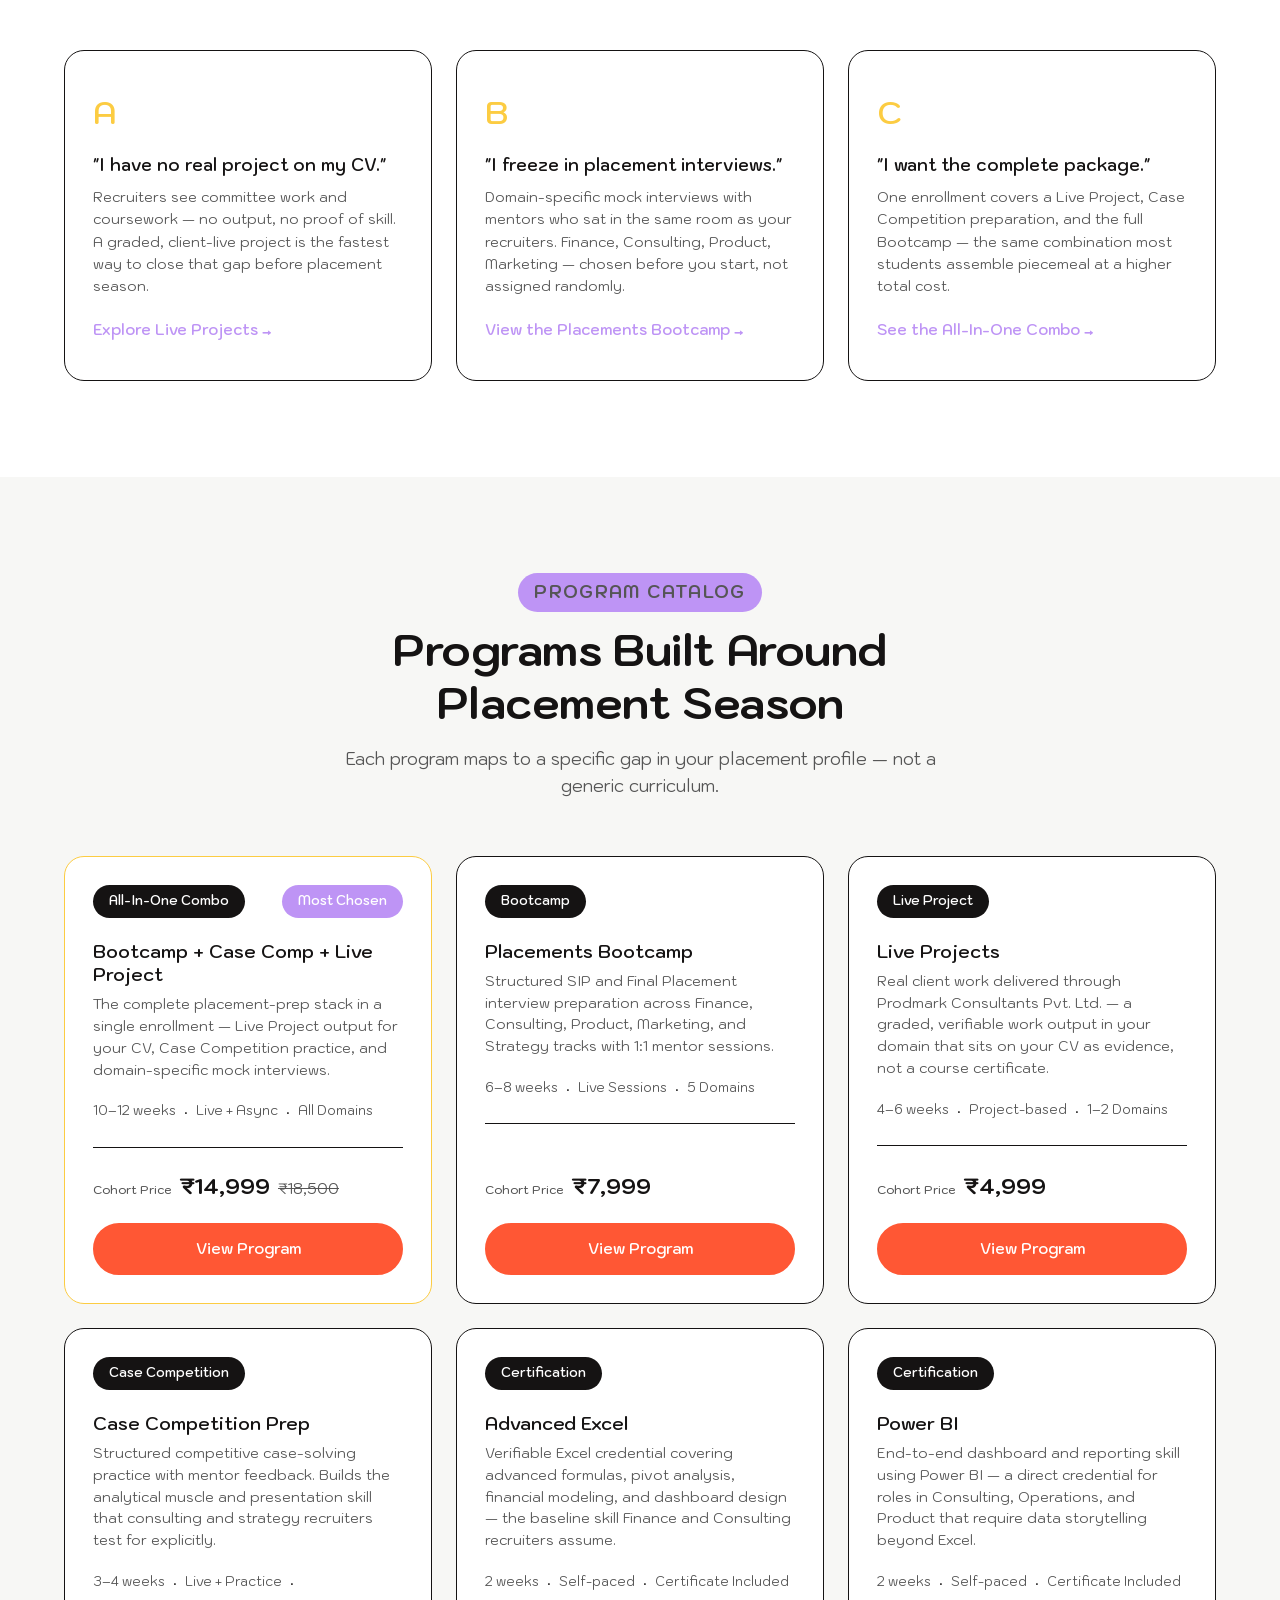
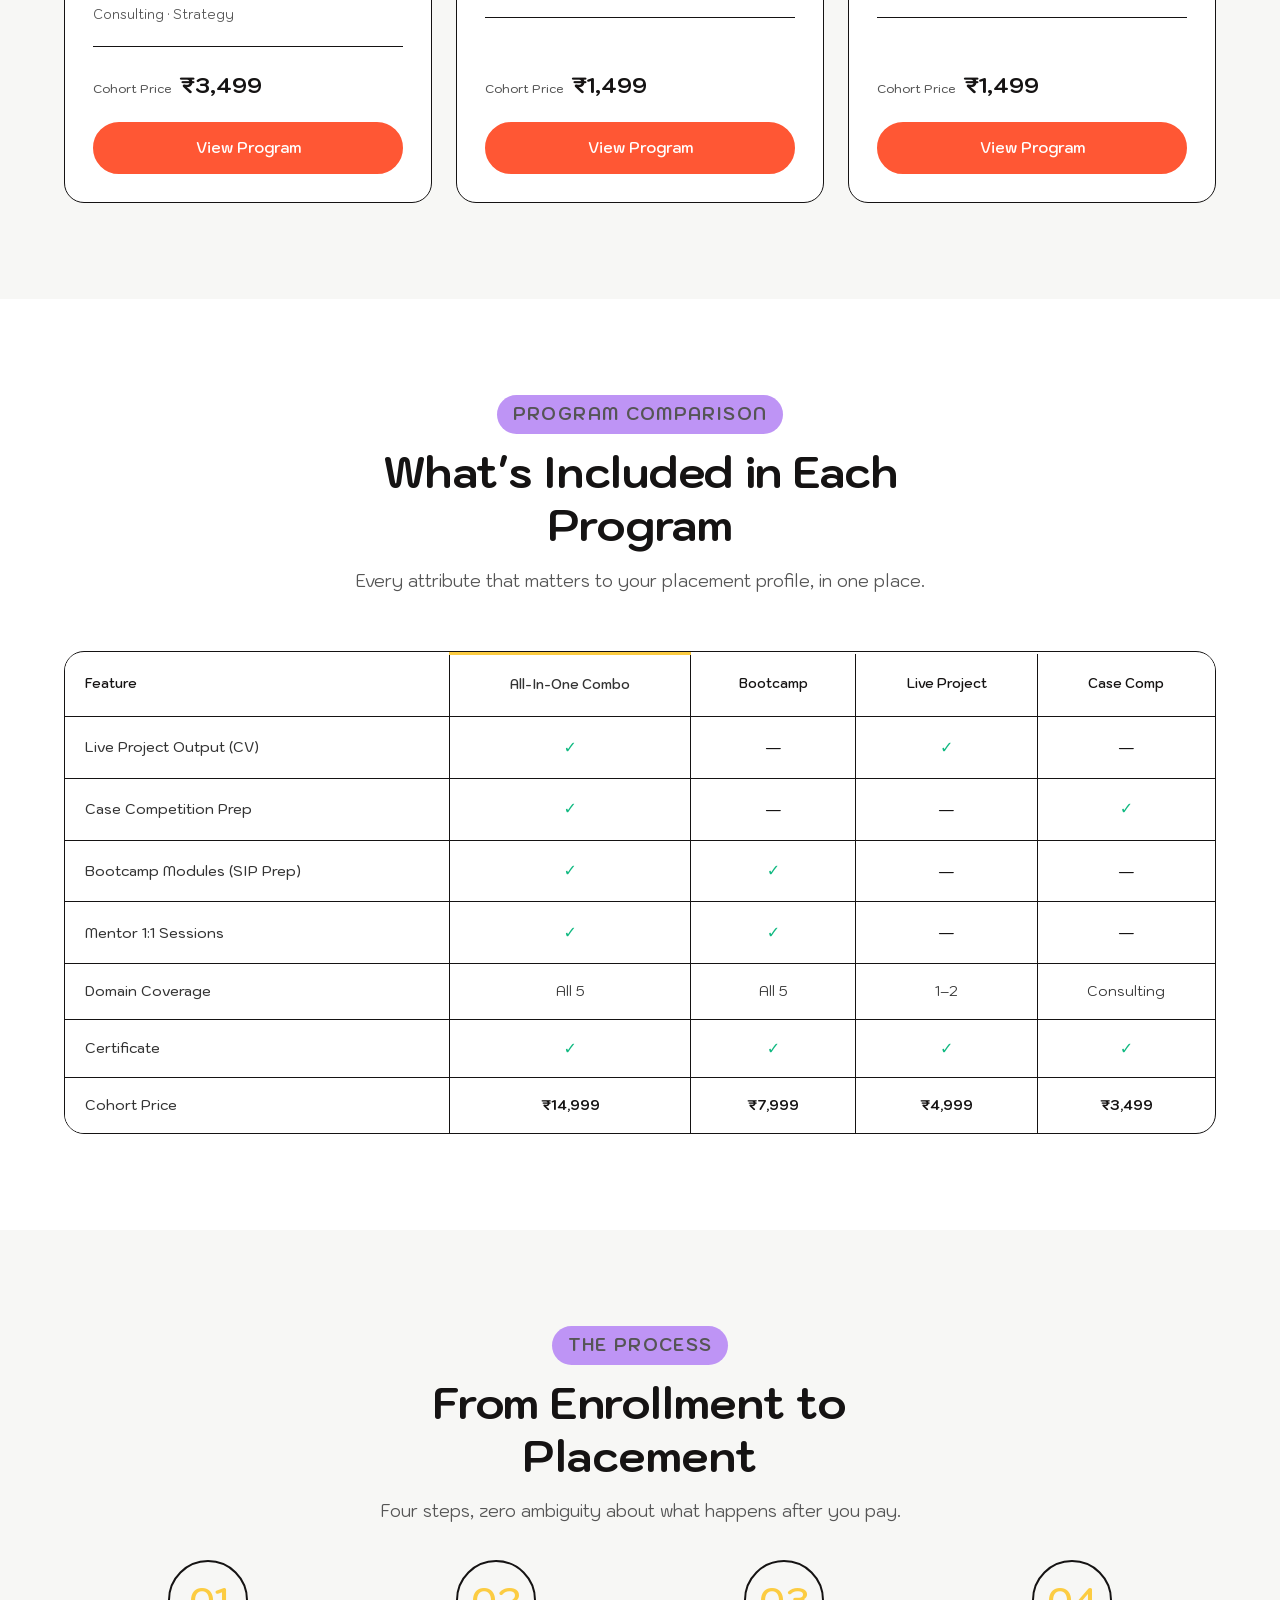
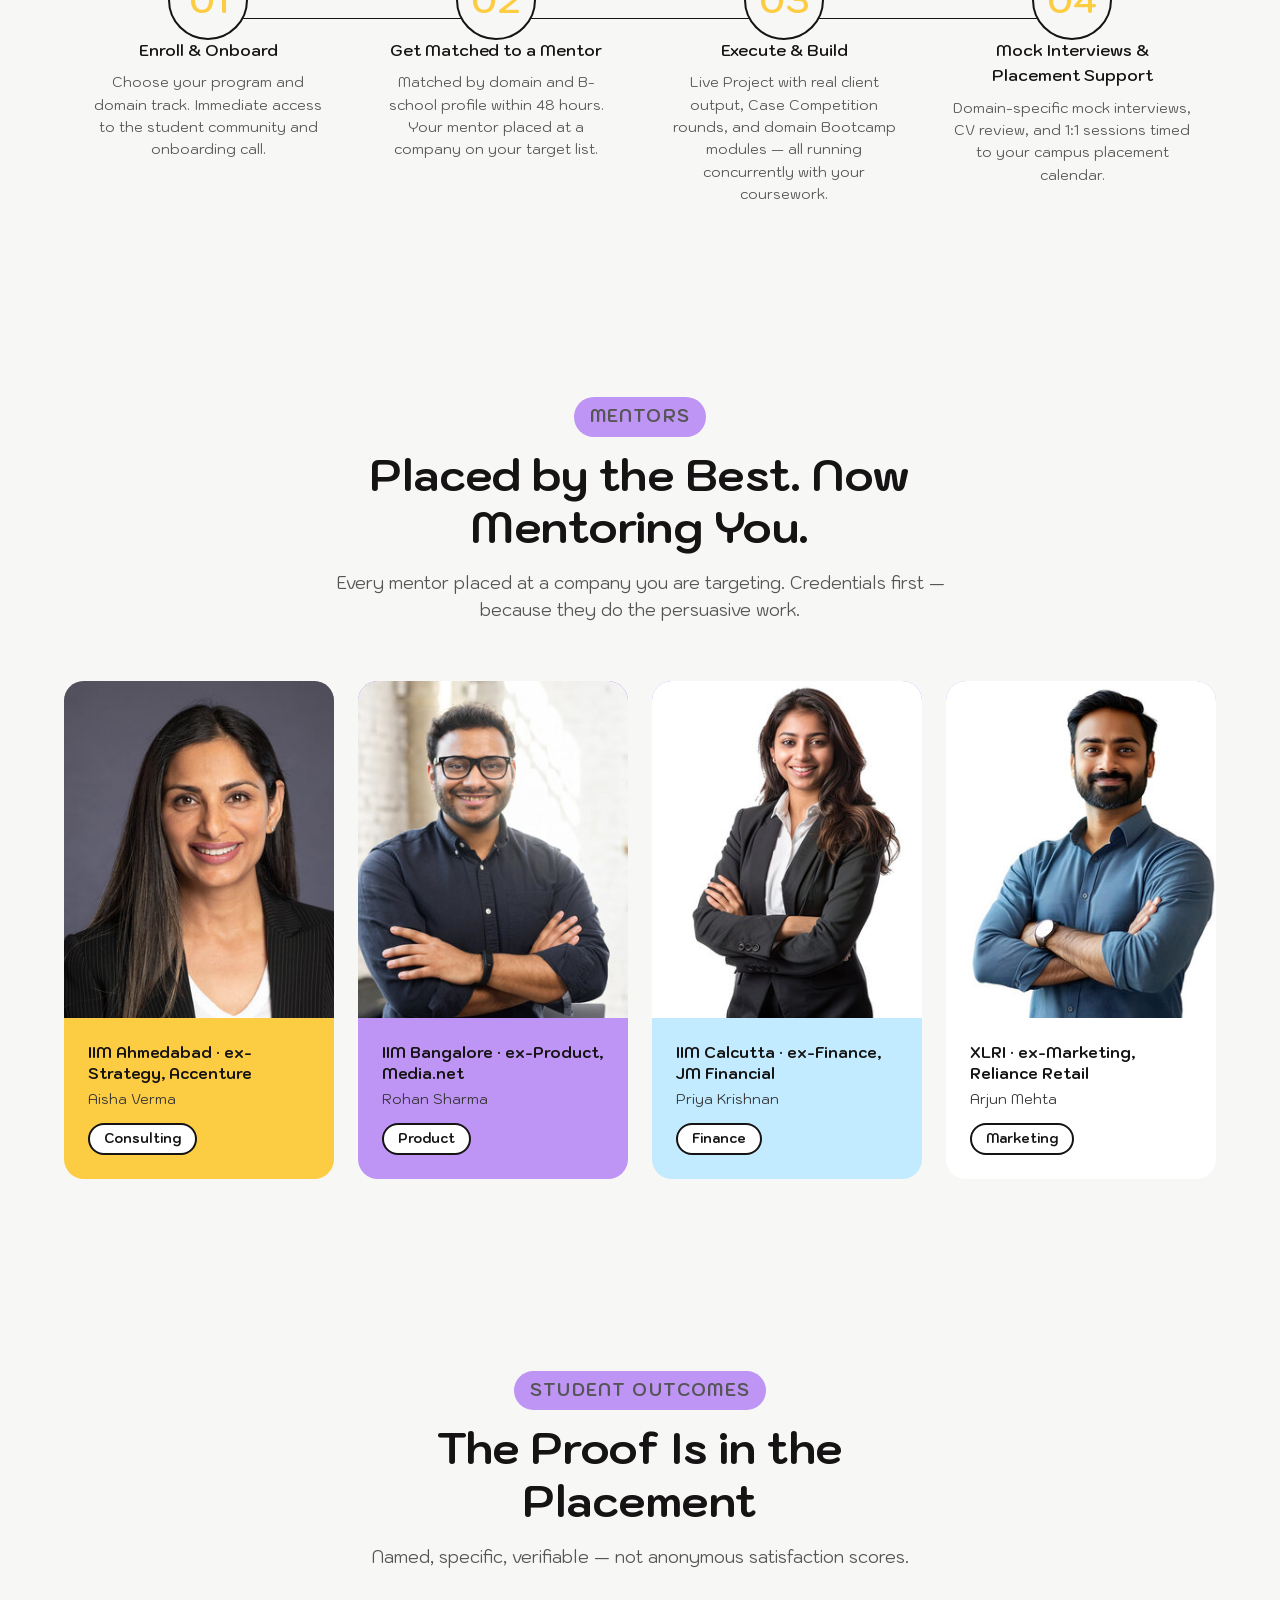
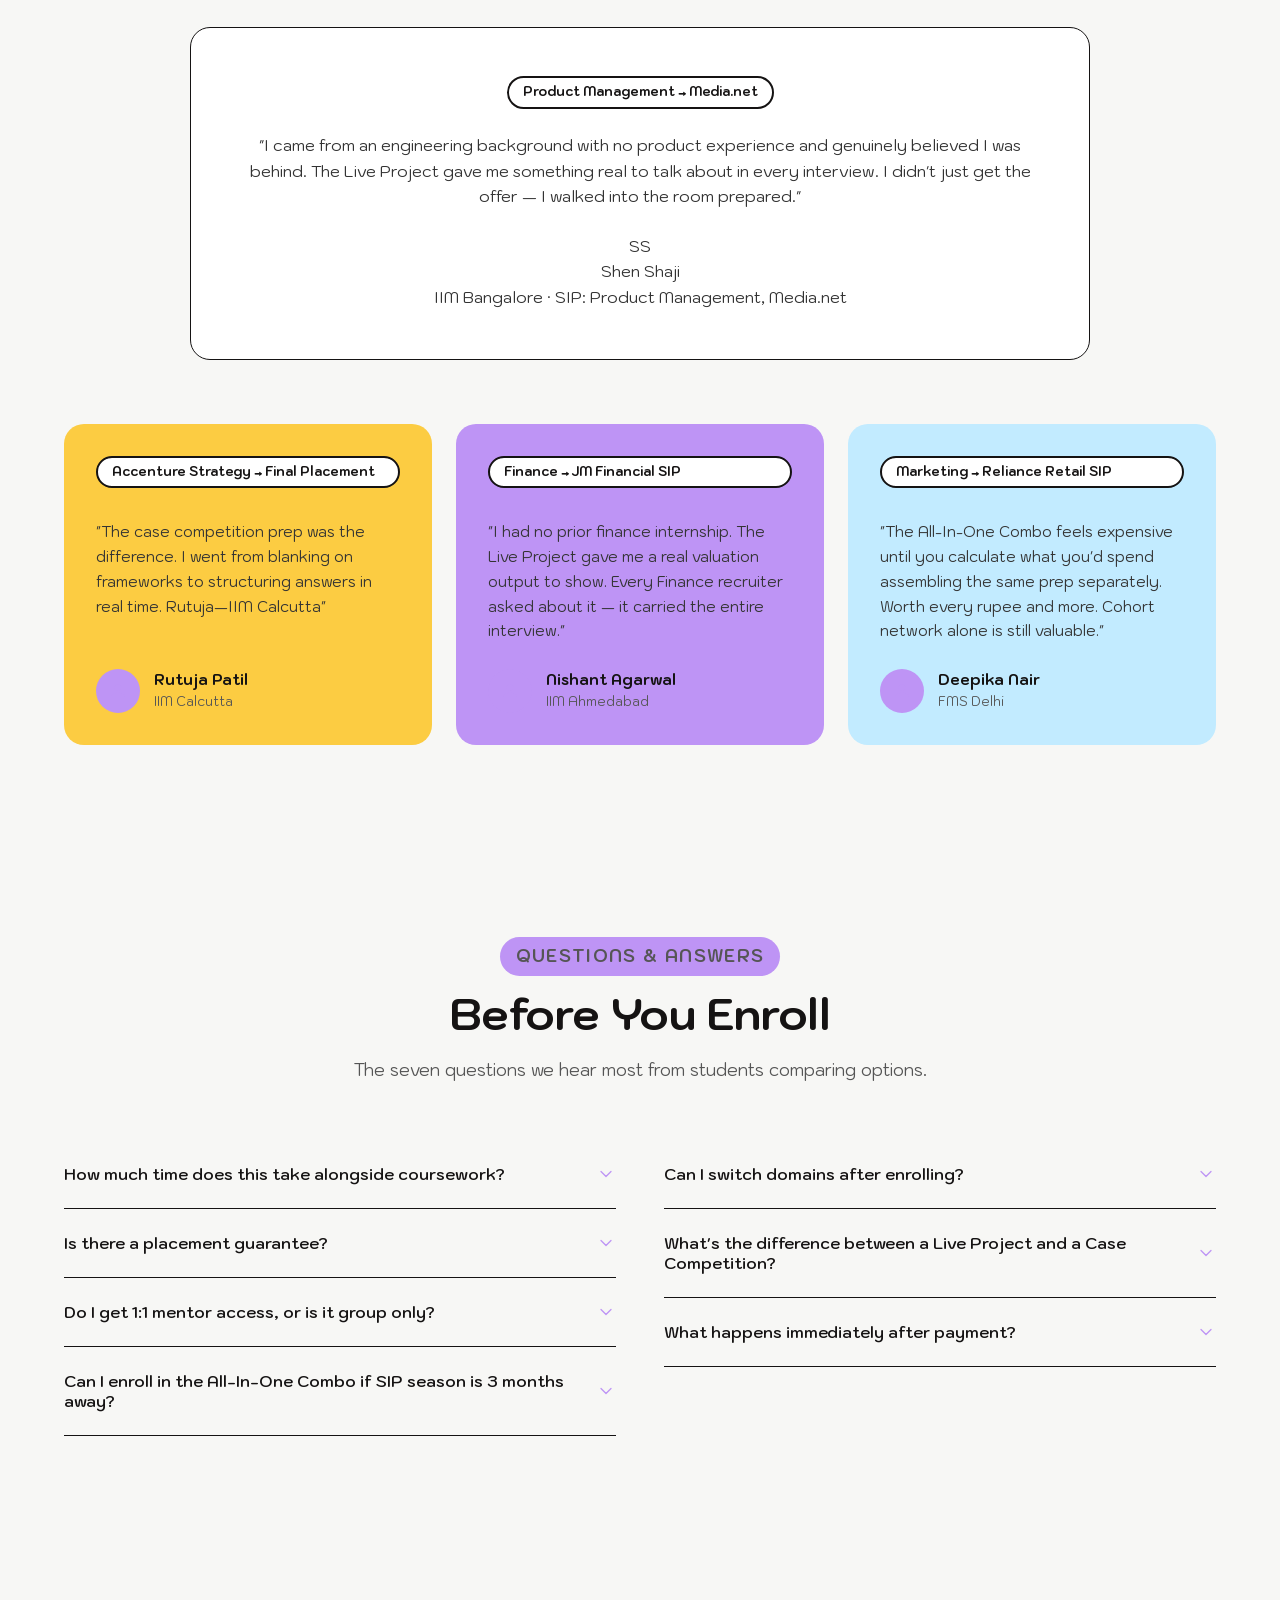
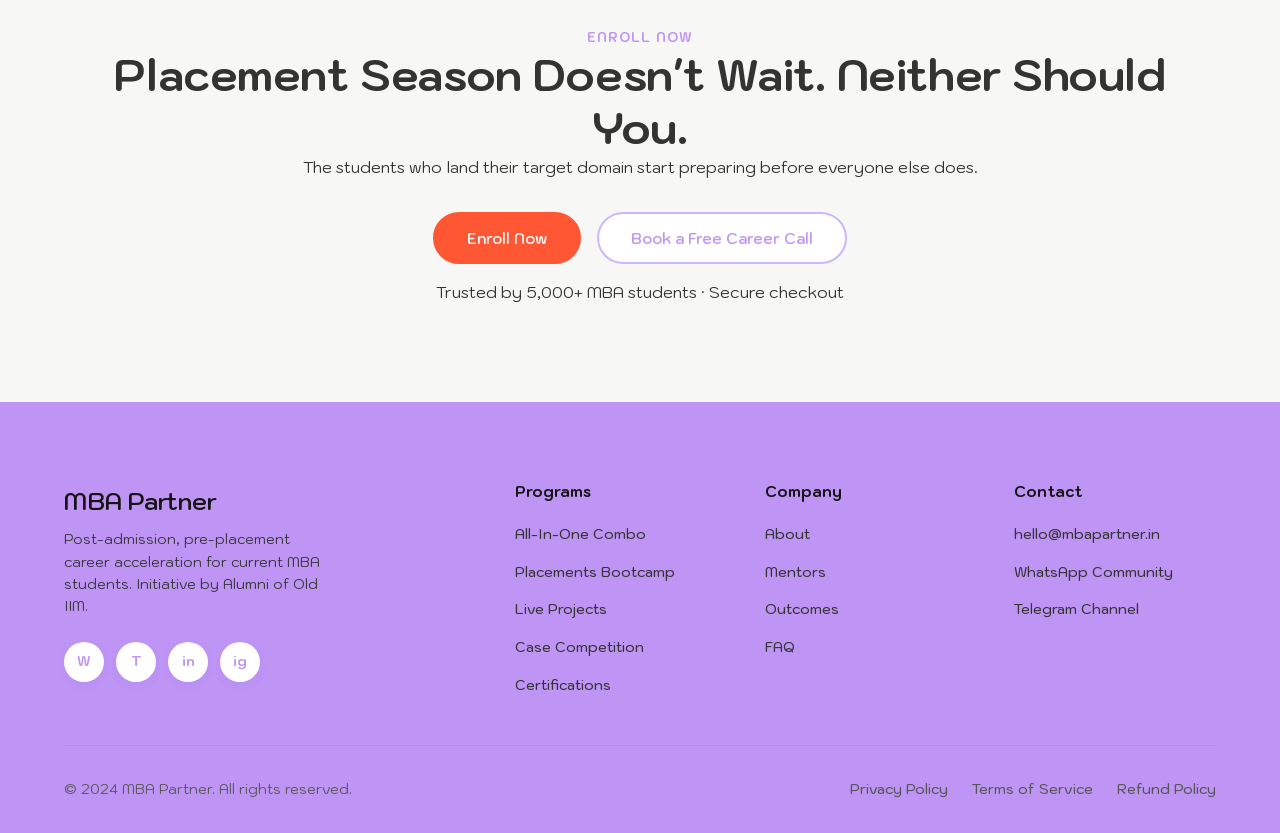
==== commit 33a6ef00: "Update UI formatting, modal scrollbar, and navbar styling" ====
--- a/index.html
+++ b/index.html
@@ -146,6 +146,12 @@
     .hero-img-placeholder svg { opacity: 0.2; }
     .hero-img-placeholder p { color: rgba(255,255,255,0.35); font-size: 13px; text-align: center; }
 
+    
+    @keyframes floatBounce {
+      0%, 100% { transform: translateY(0); }
+      50% { transform: translateY(-12px); }
+    }
+
     .hero-proof-card {
       position: absolute;
       bottom: -20px;
@@ -156,6 +162,7 @@
       padding: 16px 20px;
       box-shadow: 0 8px 24px rgba(11,27,51,0.12);
       min-width: 200px;
+      animation: floatBounce 3s ease-in-out infinite;
     }
     .hero-proof-num {
       
@@ -504,7 +511,14 @@
       gap: 16px;
     }
 
-    </style>
+    
+/* Modal Scrollbar Fix */
+.modal::-webkit-scrollbar { width: 8px; }
+.modal::-webkit-scrollbar-track { background: transparent; margin: 16px; border-radius: 16px; }
+.modal::-webkit-scrollbar-thumb { background-color: rgba(0,0,0,0.15); border-radius: 8px; }
+.modal::-webkit-scrollbar-thumb:hover { background-color: rgba(0,0,0,0.3); }
+.modal { scrollbar-width: thin; scrollbar-color: rgba(0,0,0,0.15) transparent; }
+</style>
 </head>
 
 <body>
@@ -572,13 +586,7 @@
 
         <div class="hero-visual" aria-hidden="true">
           <div class="hero-img-wrap">
-            <div class="hero-img-placeholder">
-              <svg width="64" height="64" viewBox="0 0 64 64" fill="none" xmlns="http://www.w3.org/2000/svg">
-                <circle cx="32" cy="20" r="12" stroke="white" stroke-width="1.5"/>
-                <path d="M8 56c0-13.255 10.745-24 24-24s24 10.745 24 24" stroke="white" stroke-width="1.5" stroke-linecap="round"/>
-              </svg>
-              <p>Mentor &amp; Student<br/>Real Setting Photo</p>
-            </div>
+            <img src="image/mentor_student_session.jpg" alt="Mentor and Student" style="width: 100%; height: 100%; object-fit: cover;" />
           </div>
           <div class="hero-proof-card">
             <div class="hero-proof-num">700+</div>
@@ -891,7 +899,14 @@
   </section>
 
   <!-- Screen-reader only utility -->
-  <style>.sr-only{position:absolute;width:1px;height:1px;padding:0;margin:-1px;overflow:hidden;clip:rect(0,0,0,0);white-space:nowrap;border-width:0}</style>
+  <style>.sr-only{position:absolute;width:1px;height:1px;padding:0;margin:-1px;overflow:hidden;clip:rect(0,0,0,0);white-space:nowrap;border-width:0}
+/* Modal Scrollbar Fix */
+.modal::-webkit-scrollbar { width: 8px; }
+.modal::-webkit-scrollbar-track { background: transparent; margin: 16px; border-radius: 16px; }
+.modal::-webkit-scrollbar-thumb { background-color: rgba(0,0,0,0.15); border-radius: 8px; }
+.modal::-webkit-scrollbar-thumb:hover { background-color: rgba(0,0,0,0.3); }
+.modal { scrollbar-width: thin; scrollbar-color: rgba(0,0,0,0.15) transparent; }
+</style>
 
   <!-- ══════════════════════════════════════════
        08 — HOW IT WORKS
@@ -1106,7 +1121,7 @@
               <svg class="faq-chevron" viewBox="0 0 24 24" fill="none" stroke="currentColor" stroke-width="1.5" stroke-linecap="round" stroke-linejoin="round" aria-hidden="true"><polyline points="6 9 12 15 18 9"/></svg>
             </button>
             <div class="faq-answer">The Live Project requires 6–10 hours per week for 4–6 weeks. Bootcamp sessions are scheduled around your academic calendar — typically evenings and weekends. The All-In-One Combo is designed to run concurrently, not consecutively, so total additional time per week stays under 12 hours at peak.</div>
-
+          </div>
 
           <div class="faq-item">
             <button class="faq-question" aria-expanded="false">
@@ -1114,7 +1129,7 @@
               <svg class="faq-chevron" viewBox="0 0 24 24" fill="none" stroke="currentColor" stroke-width="1.5" stroke-linecap="round" stroke-linejoin="round" aria-hidden="true"><polyline points="6 9 12 15 18 9"/></svg>
             </button>
             <div class="faq-answer">We do not make a placement guarantee — any platform that does is misrepresenting how campus placements work. What the 98.7% figure reflects is the proportion of our students who landed a role in their chosen domain (not just any offer). The outcome depends on your effort, your college's placement process, and your cohort year's market — all outside our control. Our job is to make sure preparation isn't the reason you don't get shortlisted.</div>
-
+          </div>
 
           <div class="faq-item">
             <button class="faq-question" aria-expanded="false">
@@ -1122,7 +1137,7 @@
               <svg class="faq-chevron" viewBox="0 0 24 24" fill="none" stroke="currentColor" stroke-width="1.5" stroke-linecap="round" stroke-linejoin="round" aria-hidden="true"><polyline points="6 9 12 15 18 9"/></svg>
             </button>
             <div class="faq-answer">The Bootcamp includes scheduled 1:1 mock interview sessions with your matched mentor. The All-In-One Combo includes these plus group workshops and async feedback on Live Project deliverables. The standalone Live Project and Case Competition programs are primarily group-format — 1:1 sessions are not included but can be purchased separately.</div>
-
+          </div>
 
           <div class="faq-item">
             <button class="faq-question" aria-expanded="false">
@@ -1130,9 +1145,9 @@
               <svg class="faq-chevron" viewBox="0 0 24 24" fill="none" stroke="currentColor" stroke-width="1.5" stroke-linecap="round" stroke-linejoin="round" aria-hidden="true"><polyline points="6 9 12 15 18 9"/></svg>
             </button>
             <div class="faq-answer">Yes — 3 months is the ideal enrollment window. It allows the Live Project to complete and be written up for your CV before campus season begins, and leaves 4–6 weeks for mock interview prep. Enrolling at under 6 weeks before placements compresses the Live Project significantly; we recommend the standalone Bootcamp in that case and the Live Project for the next cohort.</div>
+          </div>
         </div>
         <div class="faq-col">
-
 
           <div class="faq-item">
             <button class="faq-question" aria-expanded="false">
@@ -1140,7 +1155,7 @@
               <svg class="faq-chevron" viewBox="0 0 24 24" fill="none" stroke="currentColor" stroke-width="1.5" stroke-linecap="round" stroke-linejoin="round" aria-hidden="true"><polyline points="6 9 12 15 18 9"/></svg>
             </button>
             <div class="faq-answer">For the Bootcamp and Live Project, domain selection is confirmed at enrollment because mentor matching and project allocation are immediate. If your placement strategy shifts before the cohort starts, contact us directly — switches are handled case by case within the first 72 hours.</div>
-
+          </div>
 
           <div class="faq-item">
             <button class="faq-question" aria-expanded="false">
@@ -1148,7 +1163,7 @@
               <svg class="faq-chevron" viewBox="0 0 24 24" fill="none" stroke="currentColor" stroke-width="1.5" stroke-linecap="round" stroke-linejoin="round" aria-hidden="true"><polyline points="6 9 12 15 18 9"/></svg>
             </button>
             <div class="faq-answer">A Live Project is a real client engagement with a verifiable output (a deliverable you can show on your CV and discuss in interviews). A Case Competition is structured practice — high-pressure, time-limited problem solving that builds the analytical and presentation muscle that Consulting and Strategy recruiters test for explicitly. Both serve different gaps; most students who target consulting-adjacent roles need both.</div>
-
+          </div>
 
           <div class="faq-item">
             <button class="faq-question" aria-expanded="false">
@@ -1156,6 +1171,7 @@
               <svg class="faq-chevron" viewBox="0 0 24 24" fill="none" stroke="currentColor" stroke-width="1.5" stroke-linecap="round" stroke-linejoin="round" aria-hidden="true"><polyline points="6 9 12 15 18 9"/></svg>
             </button>
             <div class="faq-answer">You receive a confirmation email with your cohort start date and a link to the onboarding form (domain selection, B-school, placement timeline). Within 48 hours you are added to the cohort WhatsApp group, introduced to your cohort mentor, and given access to the pre-cohort resource pack. The first live session is typically within 5–7 days of enrollment.</div>
+          </div>
         </div>
       </div>
     </div>
--- a/shared.css
+++ b/shared.css
@@ -333,20 +333,20 @@
   height: 80px;
   gap: 24px;
 }
-.nav-brand { display: flex; flex-direction: column; gap: 0px; }
+.nav-brand { display: flex; flex-direction: column; gap: 1px; }
 .nav-wordmark {
   font-family: 'Kodchasan', sans-serif;
-  font-size: 22px;
-  font-weight: 700;
-  color: var(--navy);
-  letter-spacing: -0.02em;
+  font-size: 20px;
+  font-weight: 600;
+  color: var(--navy);
+  letter-spacing: -0.01em;
 }
 .nav-tagline {
   font-size: 10px;
-  font-weight: 700;
-  letter-spacing: 0.08em;
+  font-weight: 600;
+  letter-spacing: 0.07em;
   text-transform: uppercase;
-  color: var(--purple);
+  color: var(--slate);
 }
 .nav-links {
   display: flex;
@@ -359,7 +359,7 @@
   color: var(--navy-body);
   transition: color var(--transition);
 }
-.nav-links a:hover { color: var(--purple); }
+.nav-links a:hover { color: var(--yellow); }
 .nav-mobile-toggle {
   display: none;
   flex-direction: column;
@@ -634,7 +634,7 @@
   border-radius: var(--radius-card);
   width: 100%;
   max-width: 520px;
-  padding: 40px;
+  padding: 40px; max-height: 90vh; overflow-y: auto;
   position: relative;
   transform: translateY(20px);
   transition: transform 300ms cubic-bezier(0.16, 1, 0.3, 1);
@@ -654,14 +654,14 @@
   justify-content: center;
   border-radius: 50%;
   background: var(--purple-light);
-  color: var(--purple);
+  color: var(--white);
   font-size: 18px;
   font-weight: 700;
   line-height: 1;
   transition: all var(--transition);
 }
 .modal-close:hover { background: var(--purple); color: var(--white); transform: scale(1.05); }
-.modal-eyebrow { margin-bottom: 8px; display: inline-block; background: var(--purple-light); padding: 4px 12px; border-radius: var(--radius-tag); }
+.modal-eyebrow { margin-bottom: 8px; display: inline-block; background: var(--purple-light); padding: 4px 12px; border-radius: var(--radius-tag); color: var(--white); }
 .modal-title {
   font-family: 'Kodchasan', sans-serif;
   font-size: 28px;
@@ -1020,3 +1020,10 @@
     right: 16px;
   }
 }
+
+/* Modal Scrollbar Fix */
+.modal::-webkit-scrollbar { width: 8px; }
+.modal::-webkit-scrollbar-track { background: transparent; margin: 16px; border-radius: 16px; }
+.modal::-webkit-scrollbar-thumb { background-color: rgba(0,0,0,0.15); border-radius: 8px; }
+.modal::-webkit-scrollbar-thumb:hover { background-color: rgba(0,0,0,0.3); }
+.modal { scrollbar-width: thin; scrollbar-color: rgba(0,0,0,0.15) transparent; }
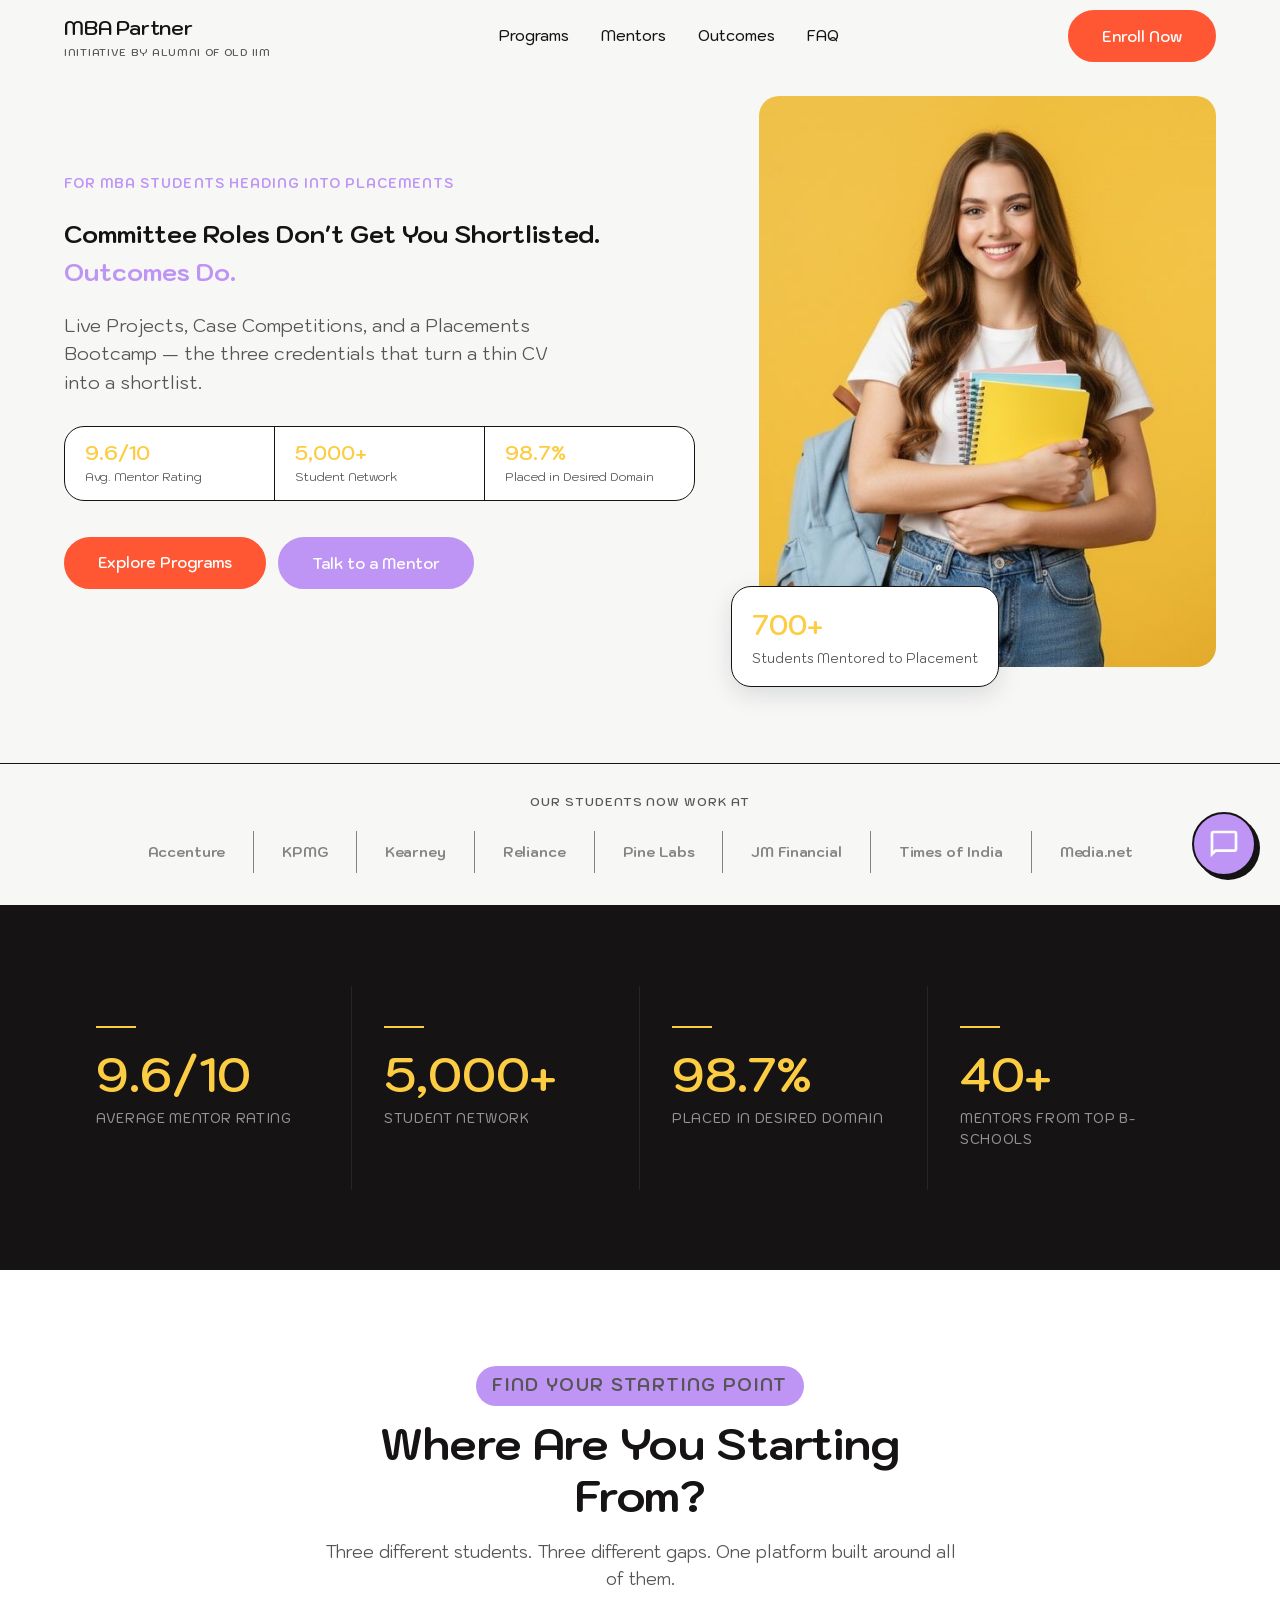
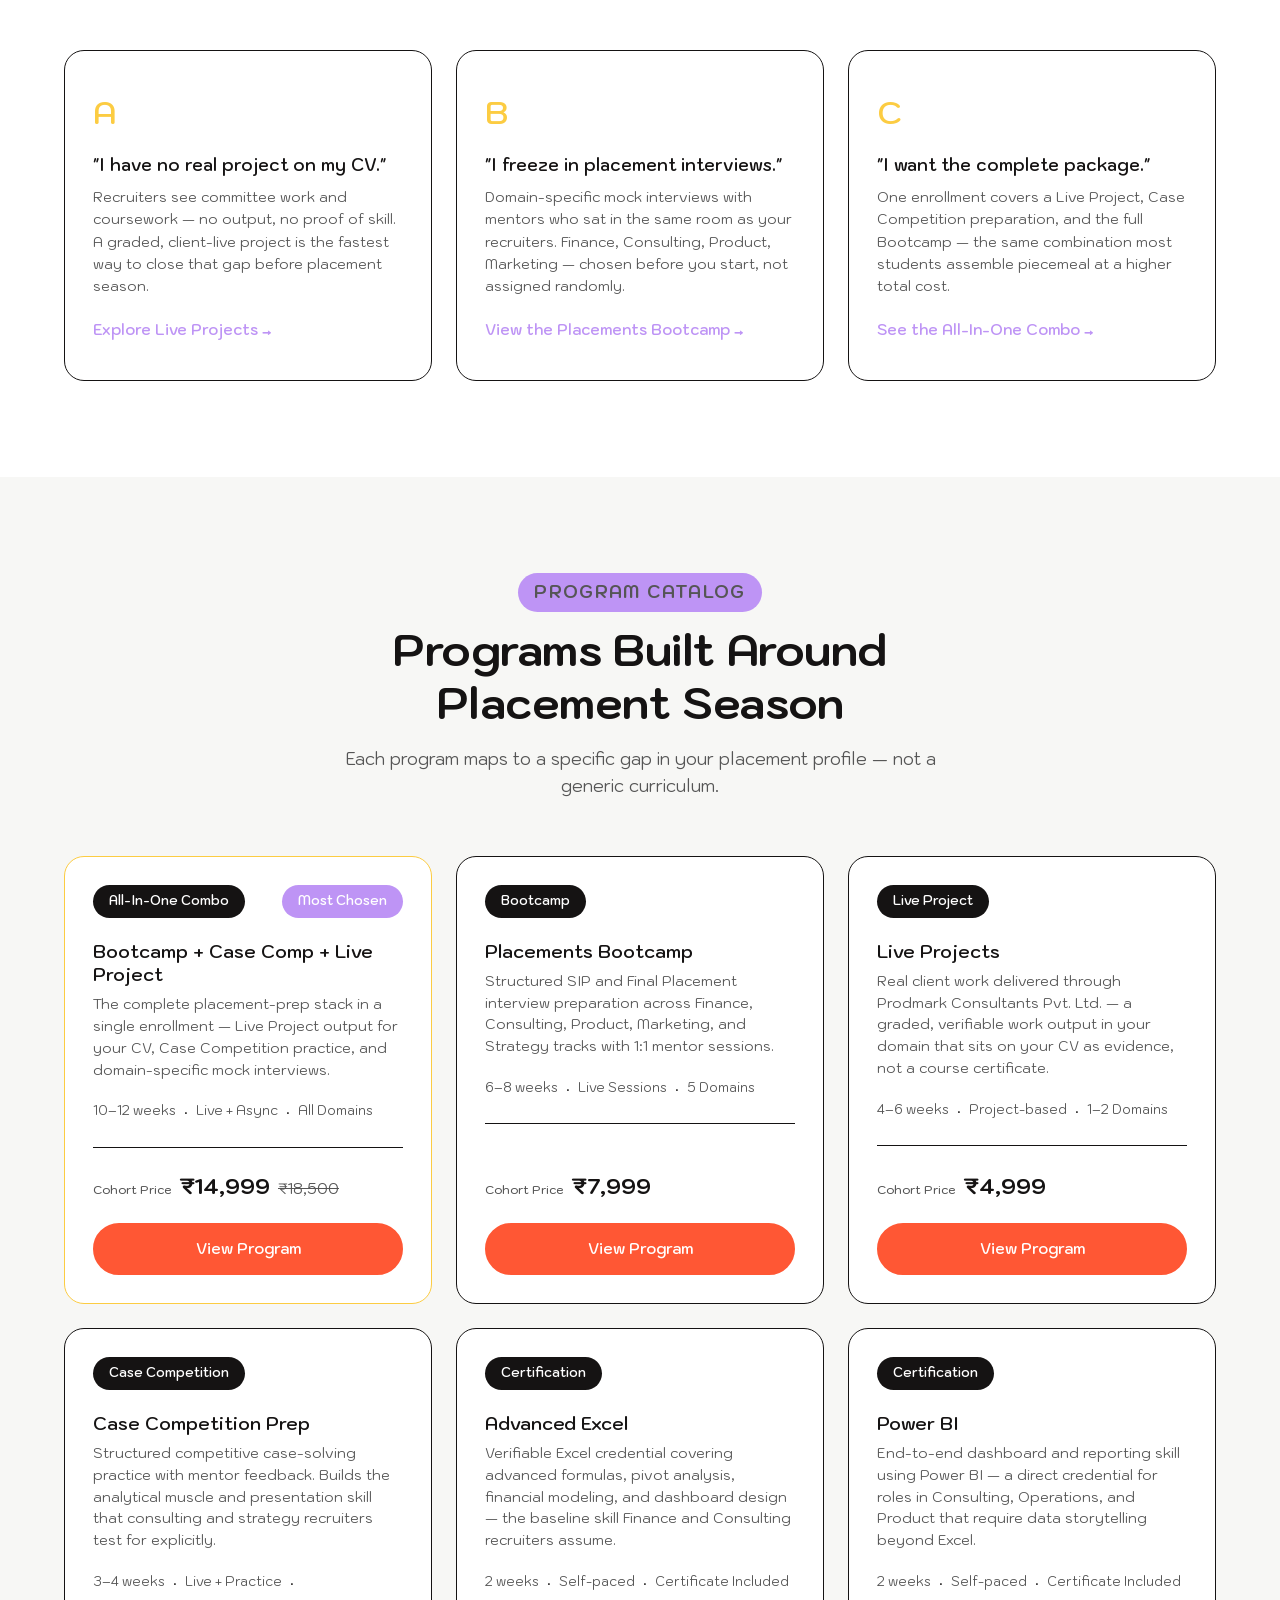
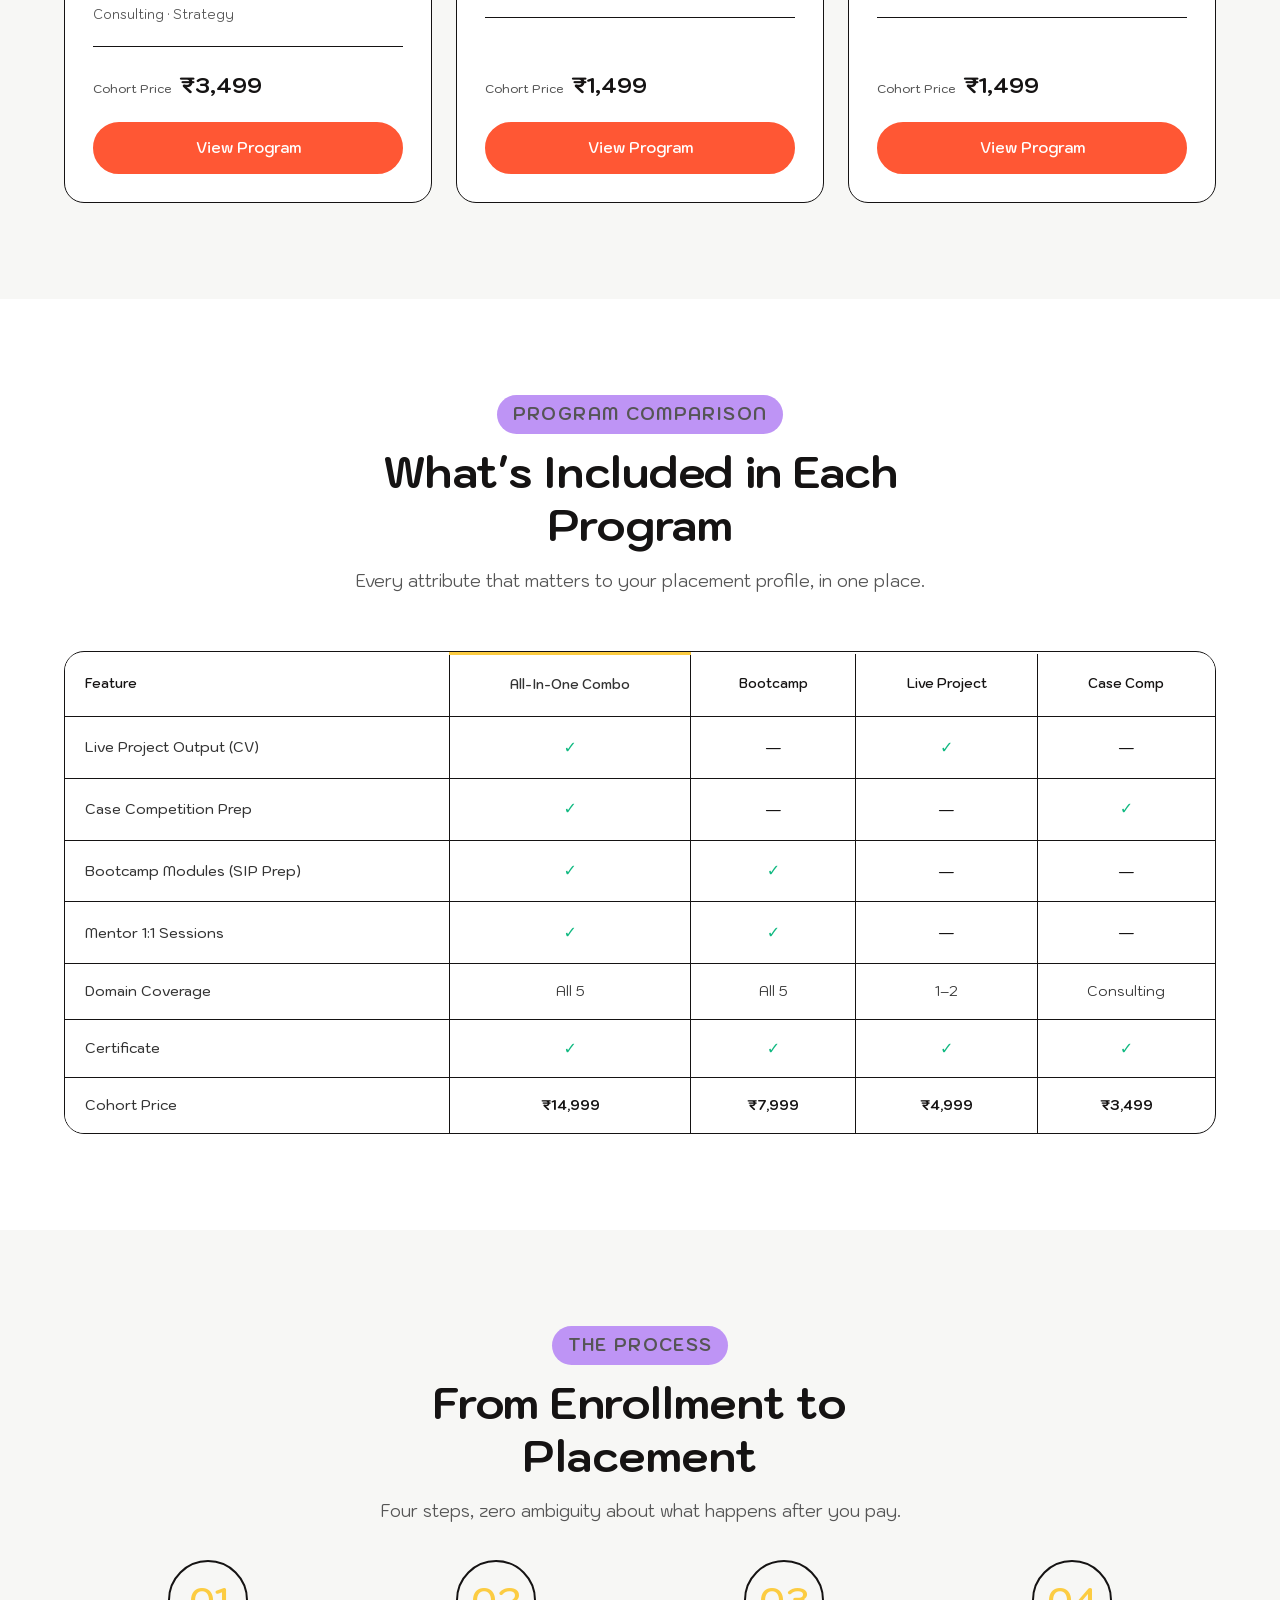
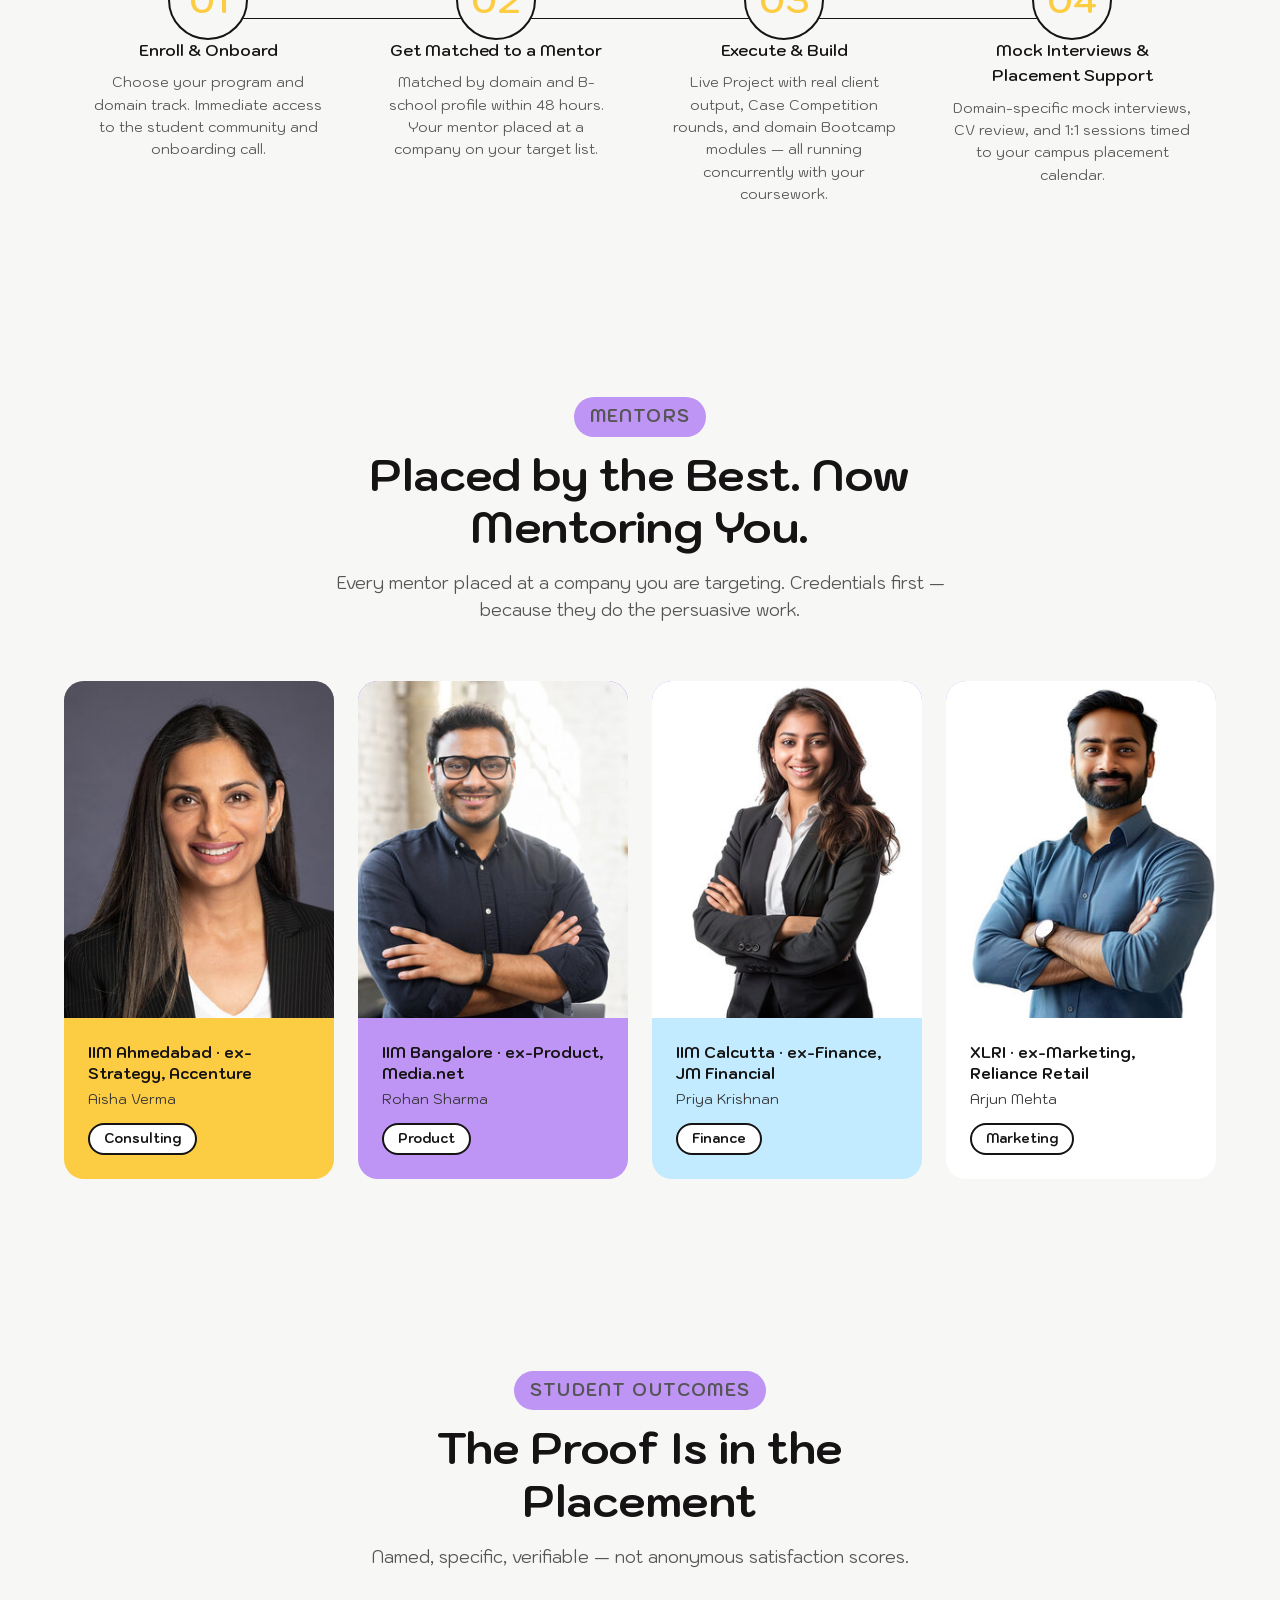
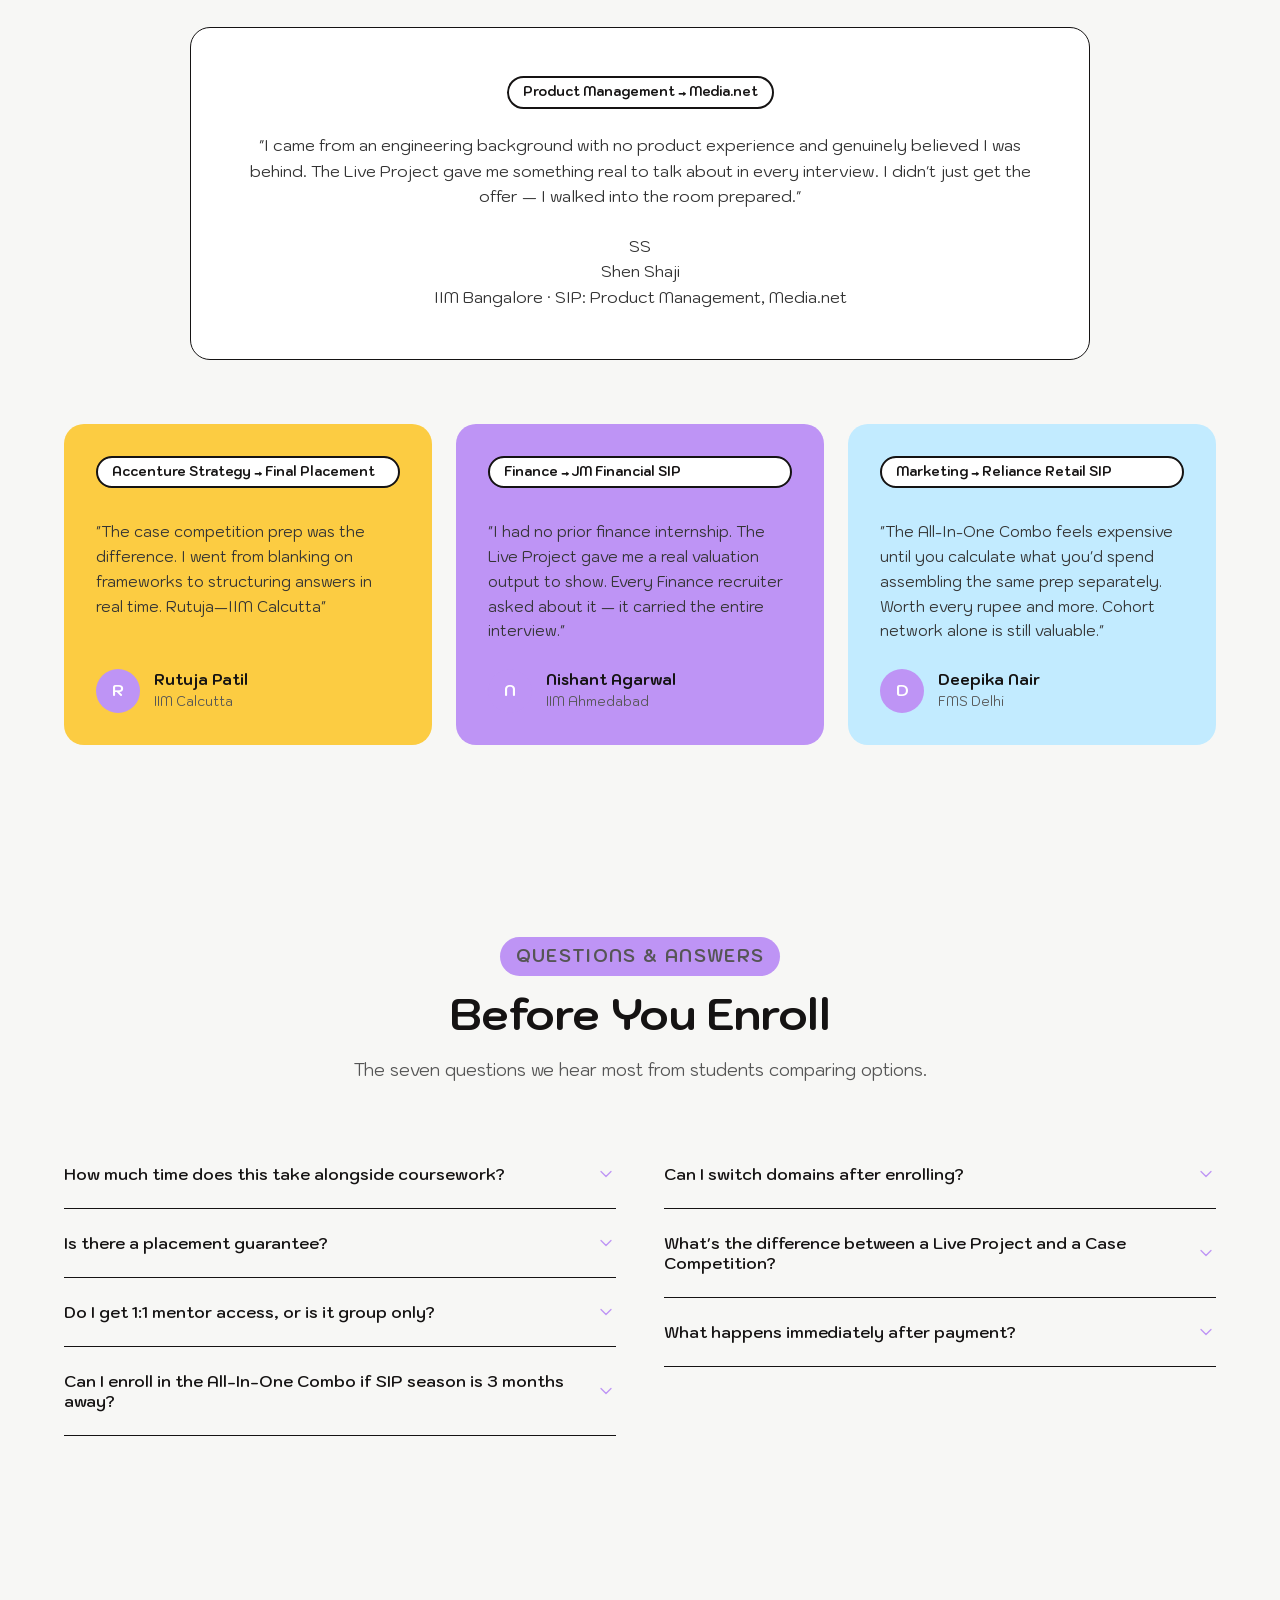
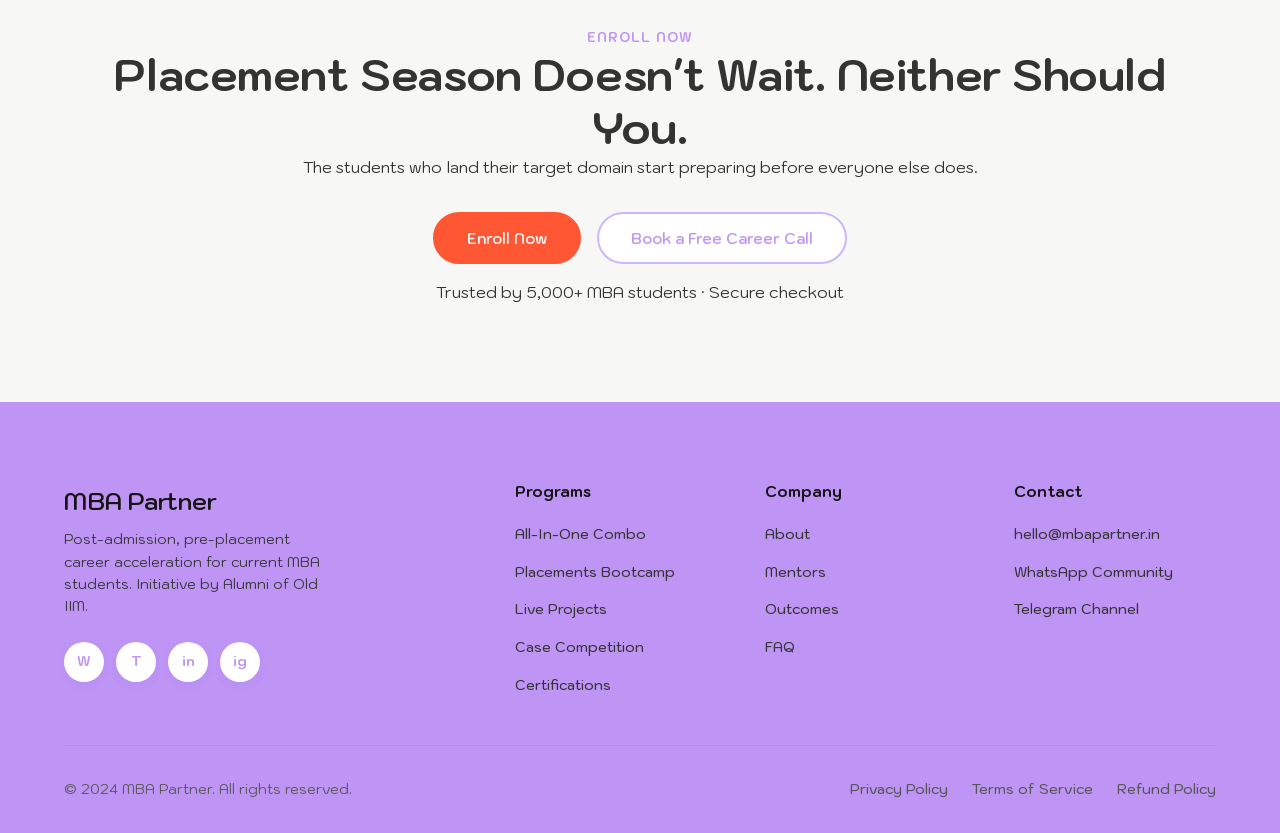
==== commit 9dc91ce8: "Fix UI issues: testimonial avatars, modal scrollbar, form sizing, and bounce animations" ====
--- a/index.html
+++ b/index.html
@@ -1051,9 +1051,7 @@
             <p class="testimonial-quote">"The case competition prep was the difference. I went from blanking on frameworks to structuring answers in real time. Rutuja—IIM Calcutta"</p>
           </blockquote>
           <div class="testimonial-author">
-            <div class="testimonial-avatar" aria-hidden="true">
-              <svg viewBox="0 0 24 24" fill="currentColor" width="20" height="20"><path d="M12 12c2.21 0 4-1.79 4-4s-1.79-4-4-4-4 1.79-4 4 1.79 4 4 4zm0 2c-2.67 0-8 1.34-8 4v2h16v-2c0-2.66-5.33-4-8-4z"/></svg>
-            </div>
+            <div class="testimonial-avatar" aria-hidden="true">R</div>
             <div>
               <div class="testimonial-name">Rutuja Patil</div>
               <div class="testimonial-institution">IIM Calcutta</div>
@@ -1069,9 +1067,7 @@
             <p class="testimonial-quote">"I had no prior finance internship. The Live Project gave me a real valuation output to show. Every Finance recruiter asked about it — it carried the entire interview."</p>
           </blockquote>
           <div class="testimonial-author">
-            <div class="testimonial-avatar" aria-hidden="true">
-              <svg viewBox="0 0 24 24" fill="currentColor" width="20" height="20"><path d="M12 12c2.21 0 4-1.79 4-4s-1.79-4-4-4-4 1.79-4 4 1.79 4 4 4zm0 2c-2.67 0-8 1.34-8 4v2h16v-2c0-2.66-5.33-4-8-4z"/></svg>
-            </div>
+            <div class="testimonial-avatar" aria-hidden="true">N</div>
             <div>
               <div class="testimonial-name">Nishant Agarwal</div>
               <div class="testimonial-institution">IIM Ahmedabad</div>
@@ -1087,9 +1083,7 @@
             <p class="testimonial-quote">"The All-In-One Combo feels expensive until you calculate what you'd spend assembling the same prep separately. Worth every rupee and more. Cohort network alone is still valuable."</p>
           </blockquote>
           <div class="testimonial-author">
-            <div class="testimonial-avatar" aria-hidden="true">
-              <svg viewBox="0 0 24 24" fill="currentColor" width="20" height="20"><path d="M12 12c2.21 0 4-1.79 4-4s-1.79-4-4-4-4 1.79-4 4 1.79 4 4 4zm0 2c-2.67 0-8 1.34-8 4v2h16v-2c0-2.66-5.33-4-8-4z"/></svg>
-            </div>
+            <div class="testimonial-avatar" aria-hidden="true">D</div>
             <div>
               <div class="testimonial-name">Deepika Nair</div>
               <div class="testimonial-institution">FMS Delhi</div>
--- a/shared.css
+++ b/shared.css
@@ -489,7 +489,7 @@
   font-family: 'Kodchasan', sans-serif;
   font-size: 16px;
   font-weight: 700;
-  color: var(--purple);
+  color: var(--white);
   flex-shrink: 0;
 }
 .testimonial-name { font-size: 15px; font-weight: 700; color: var(--navy); }
